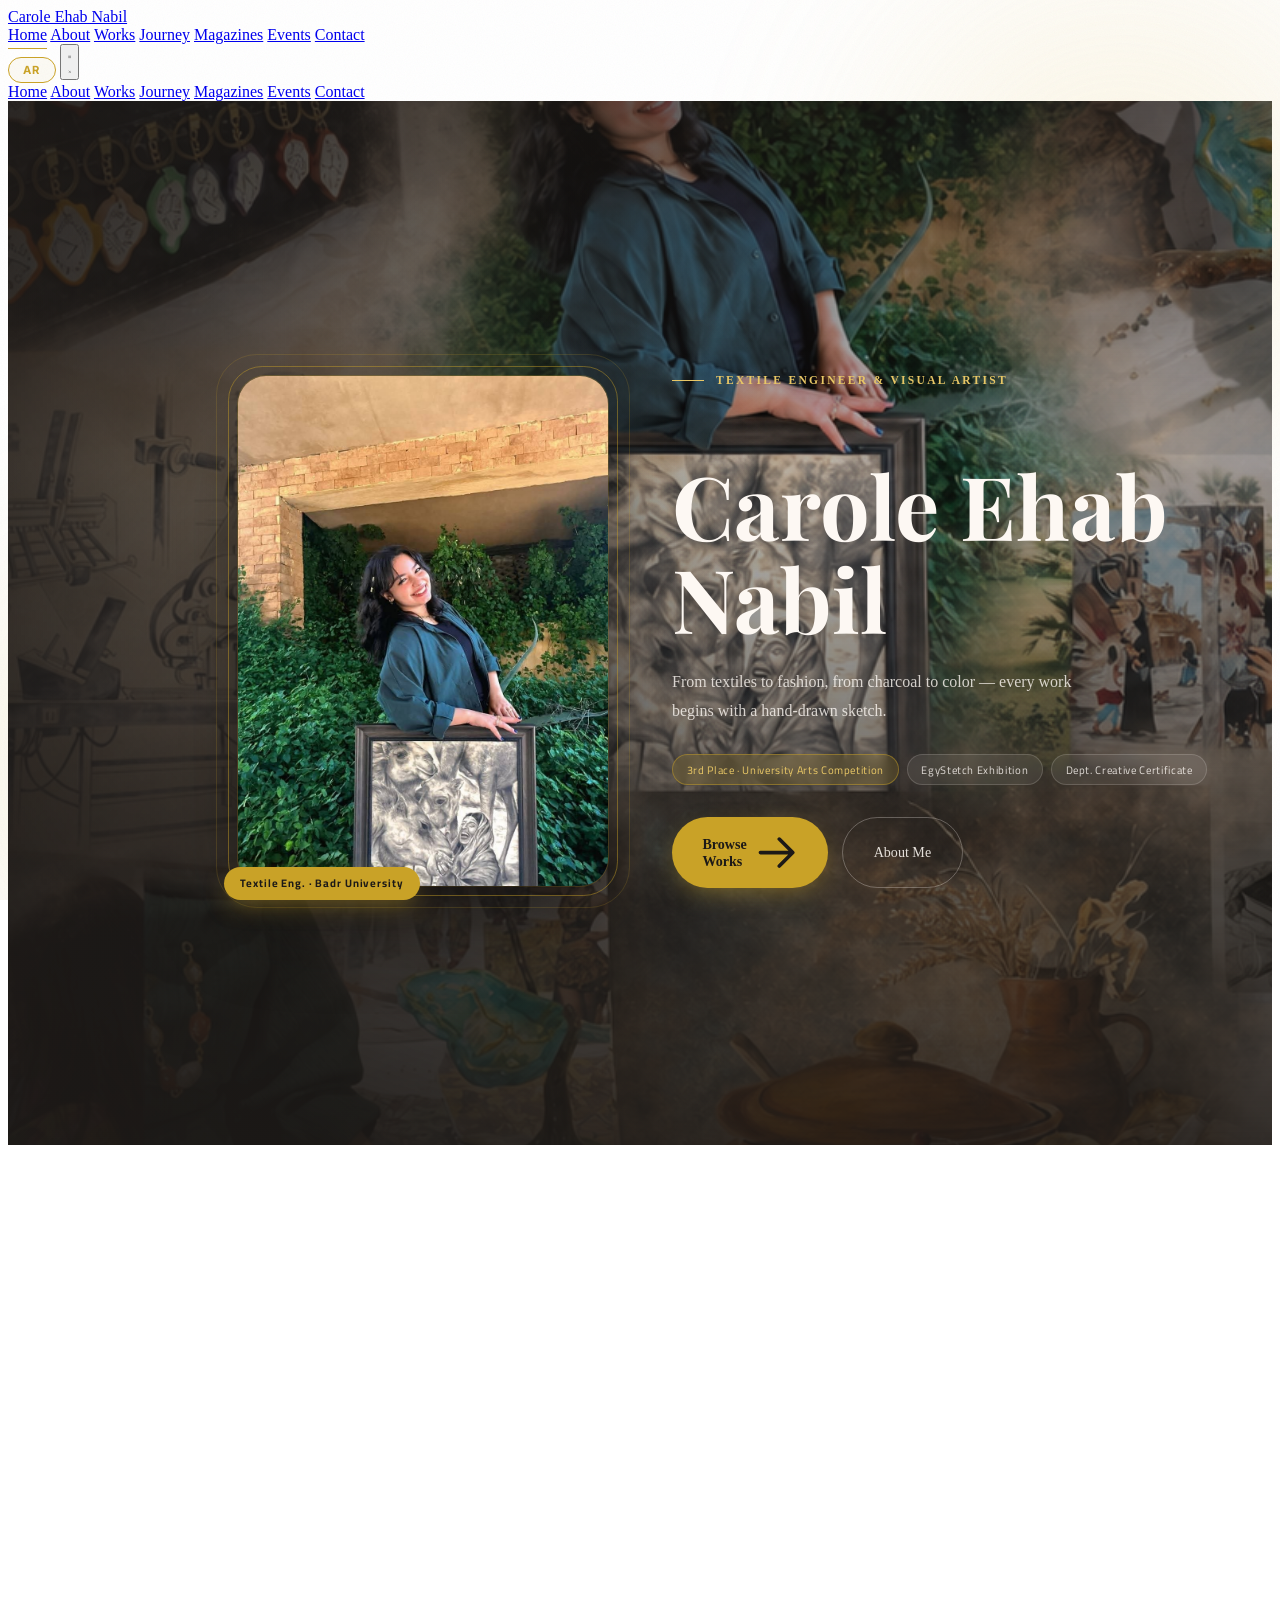
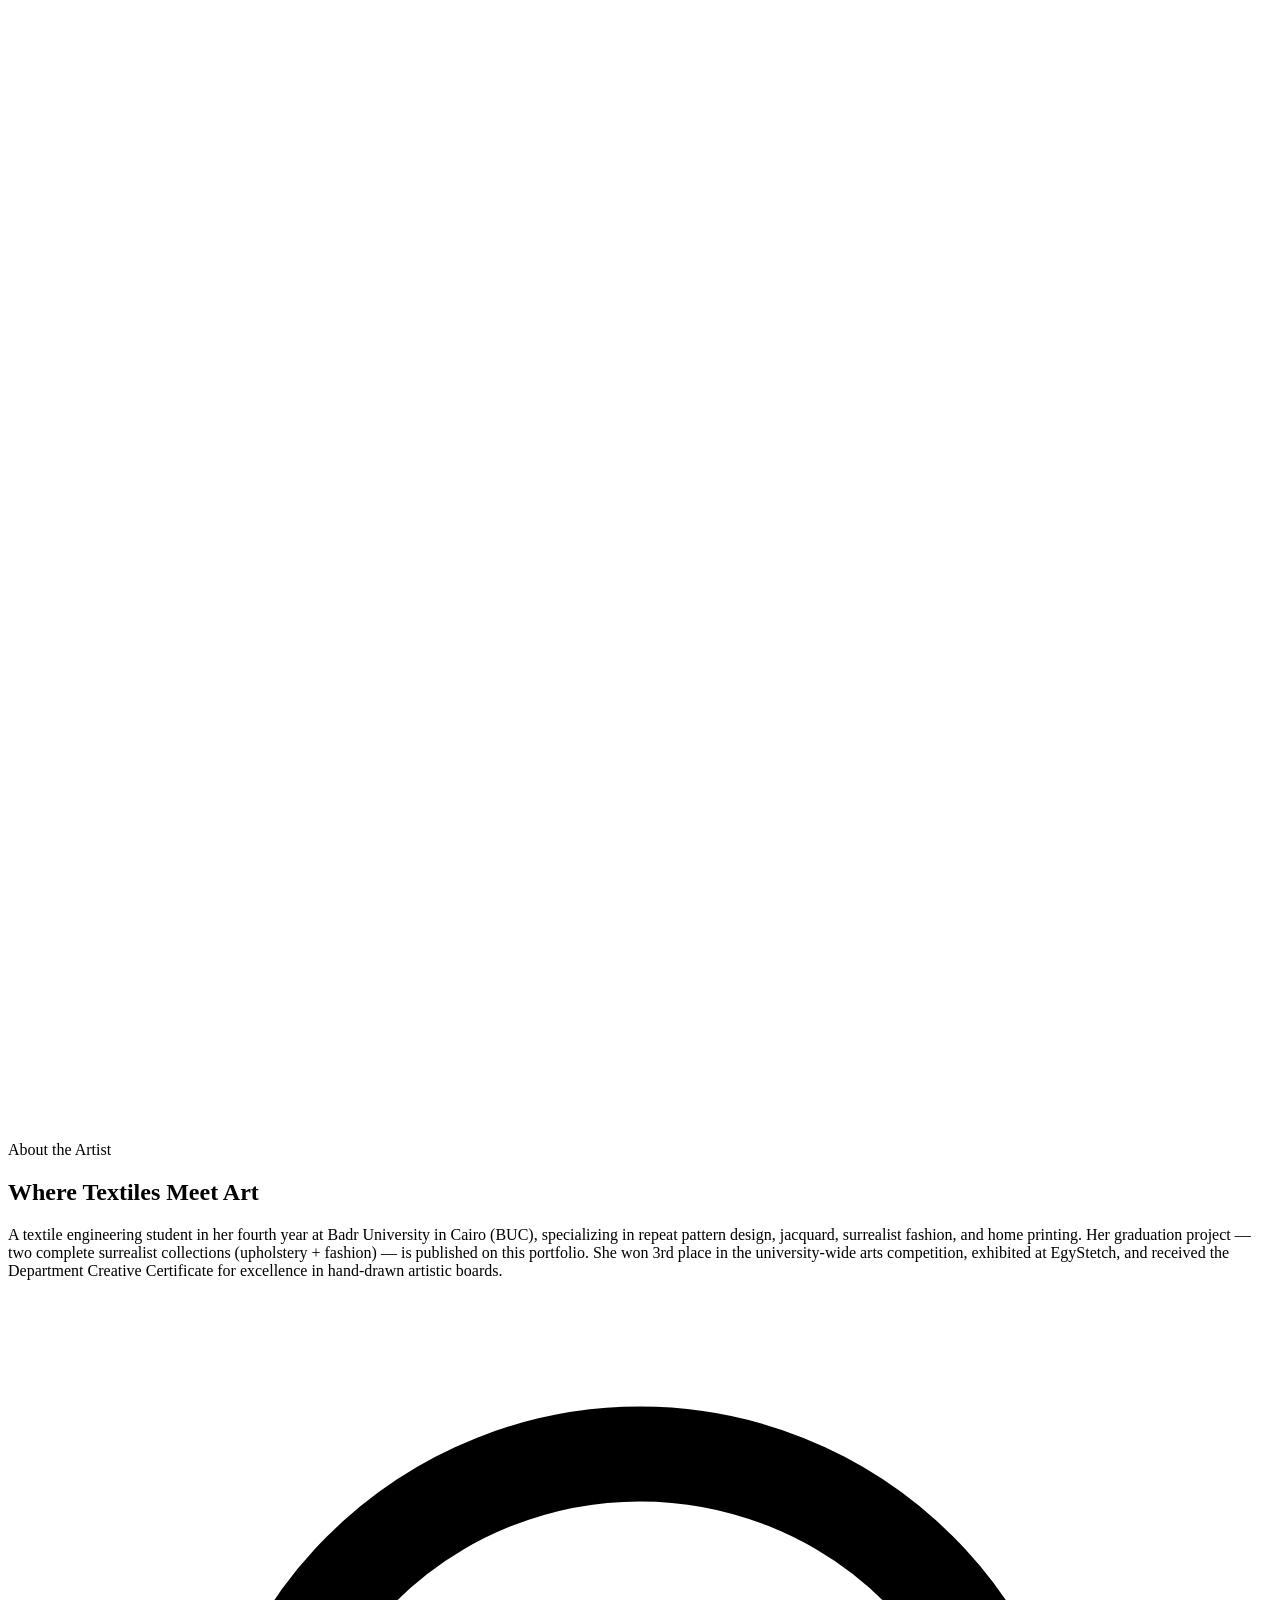
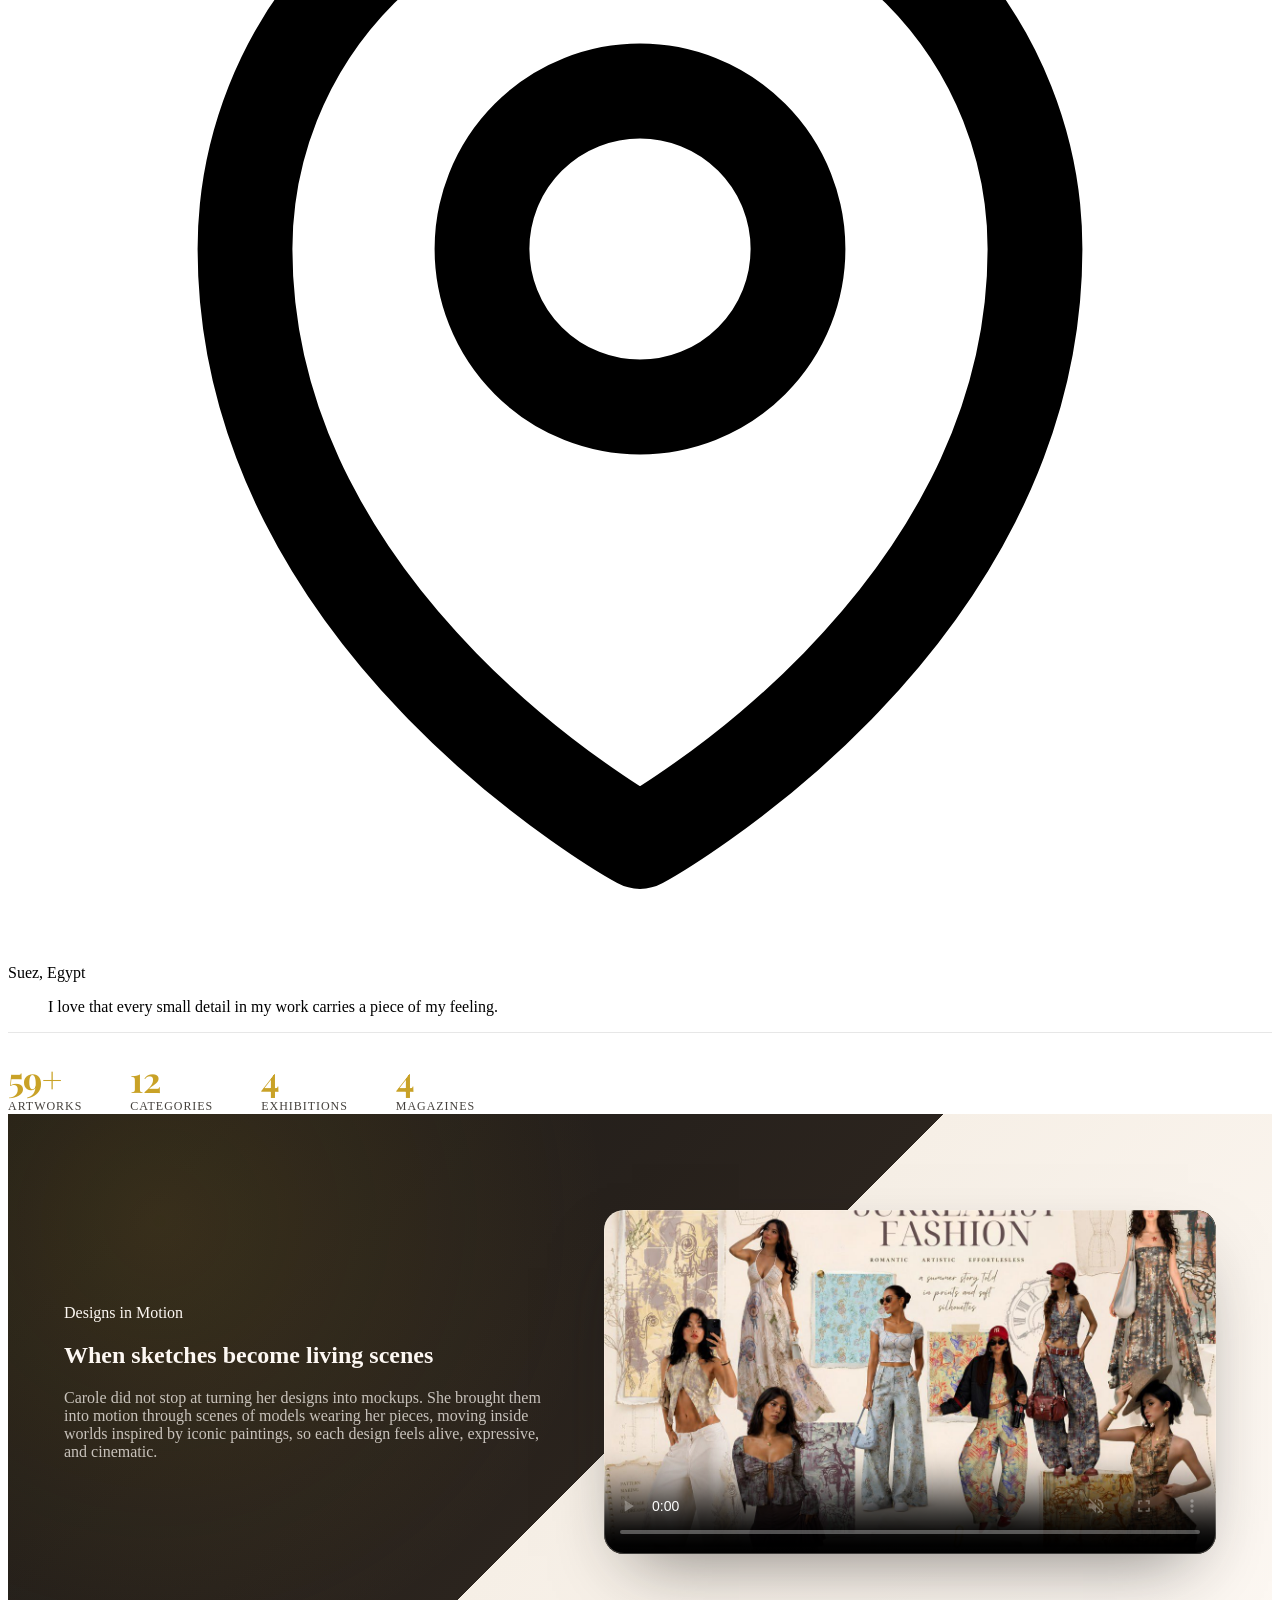
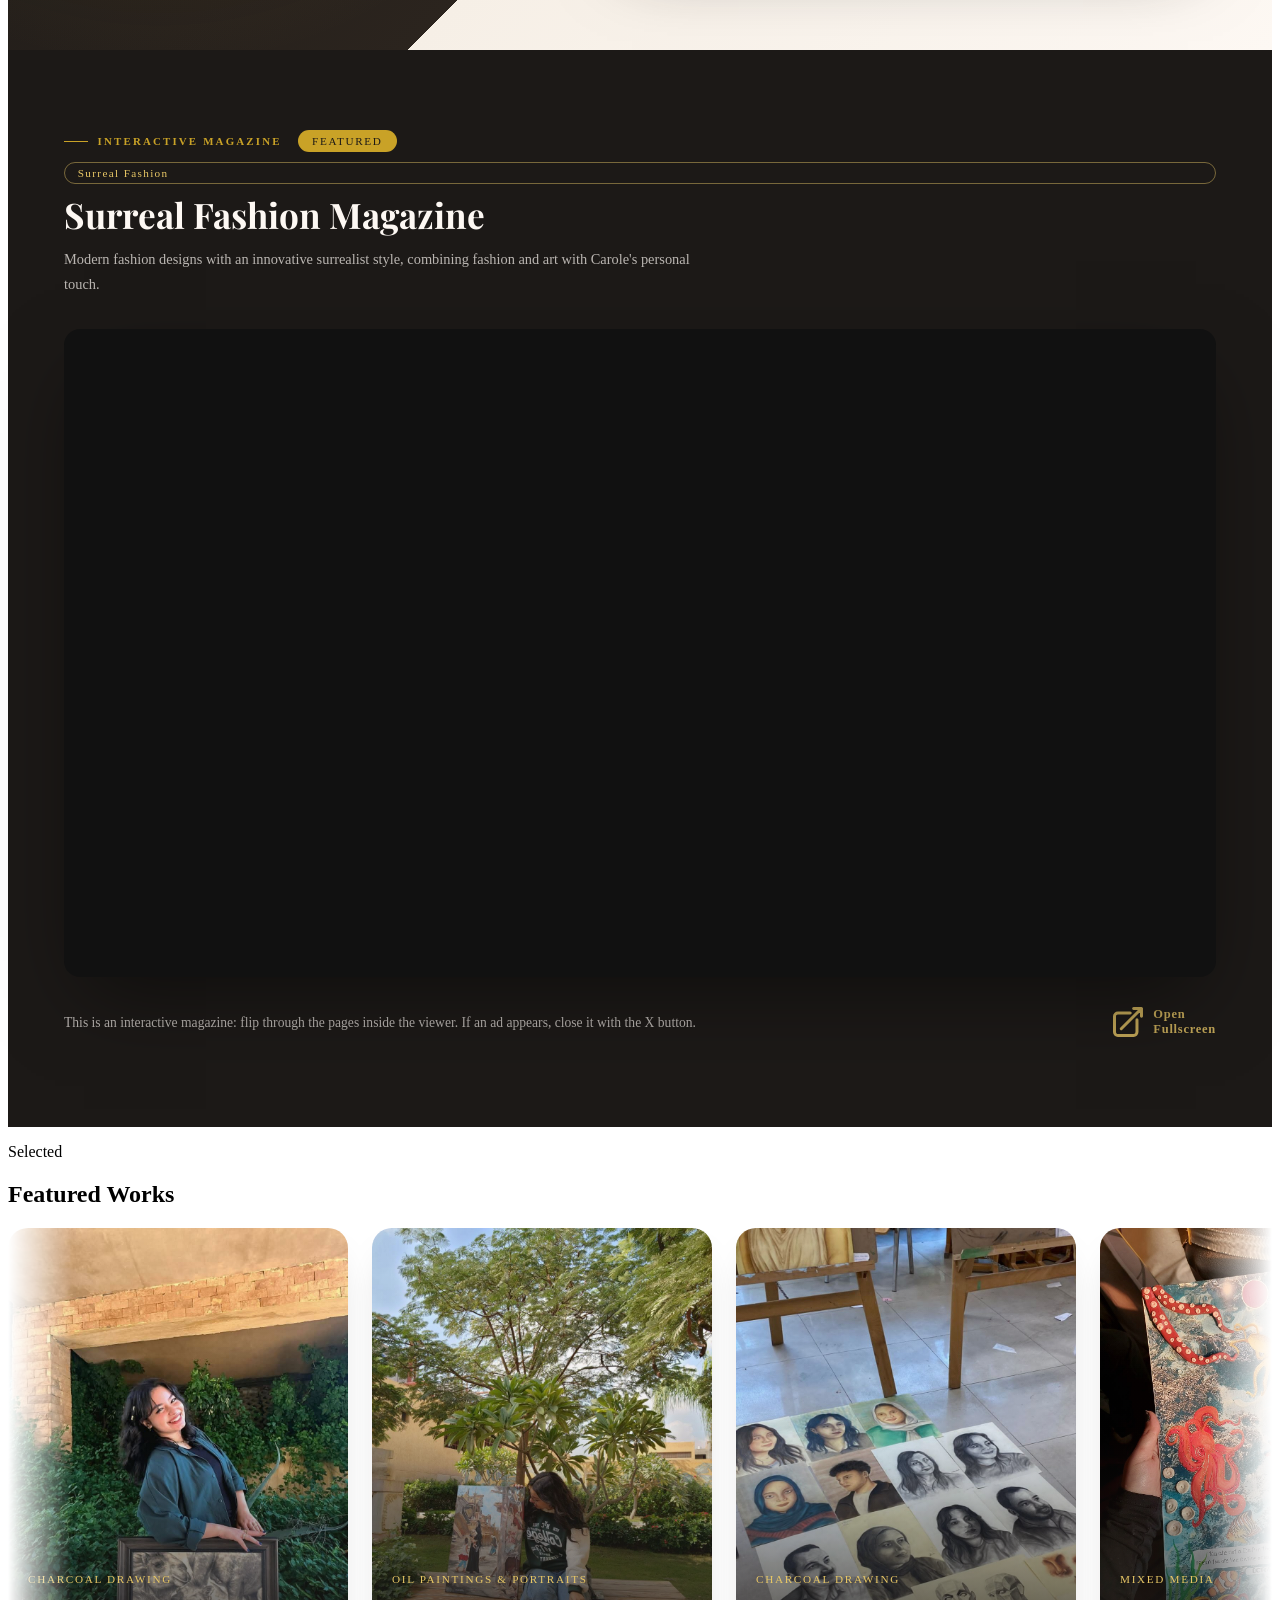
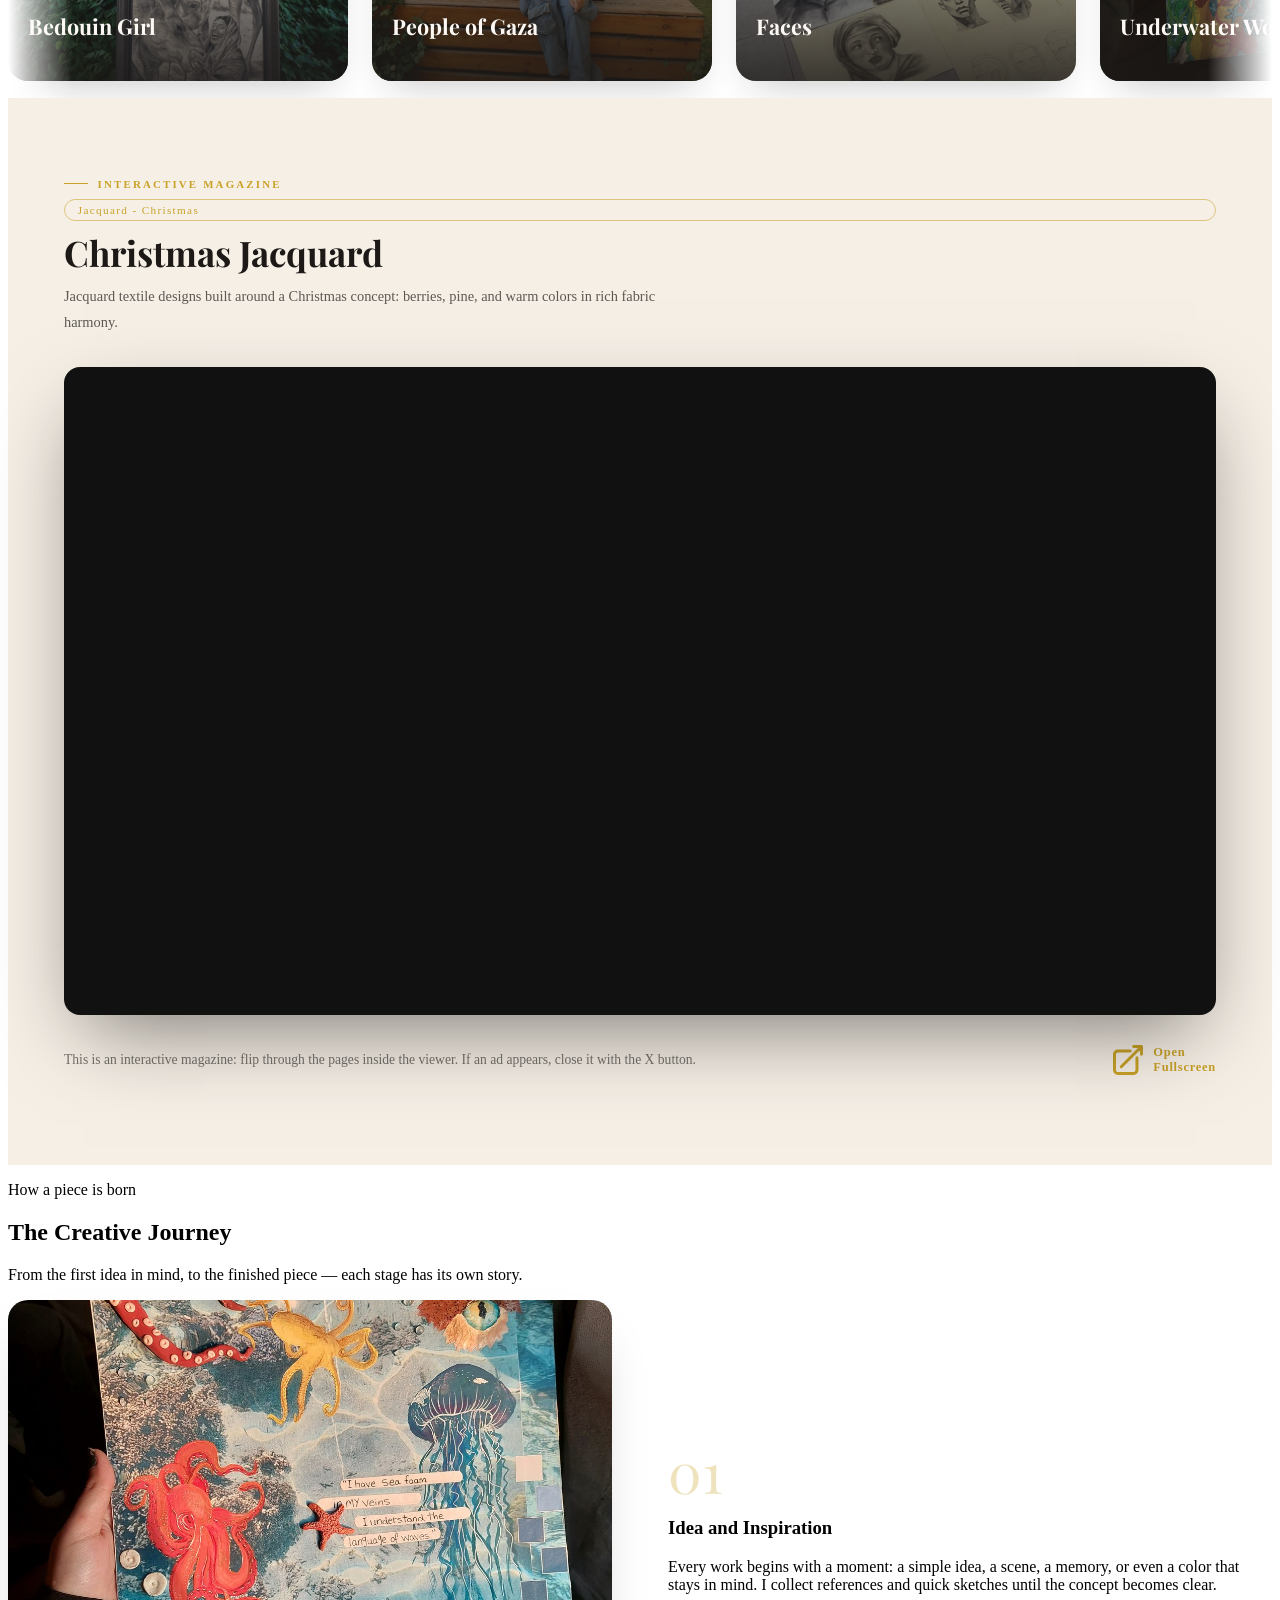
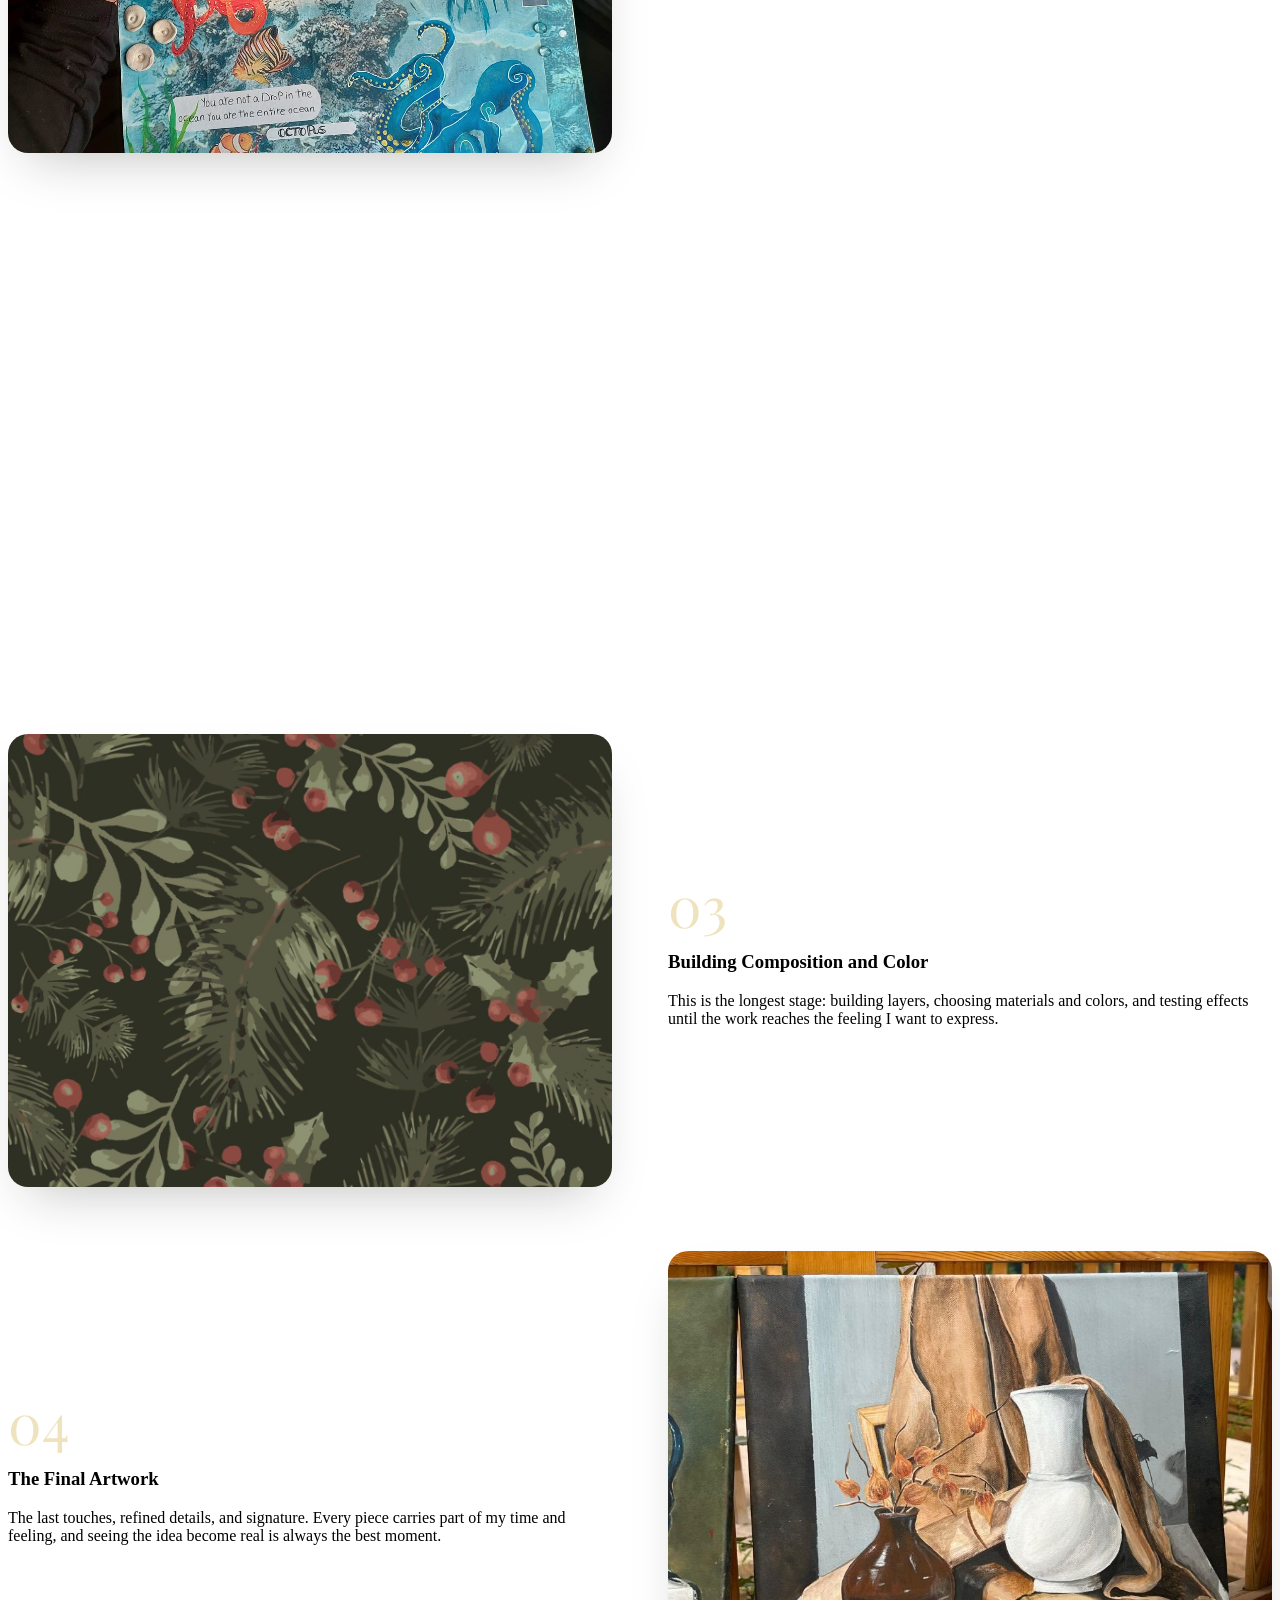
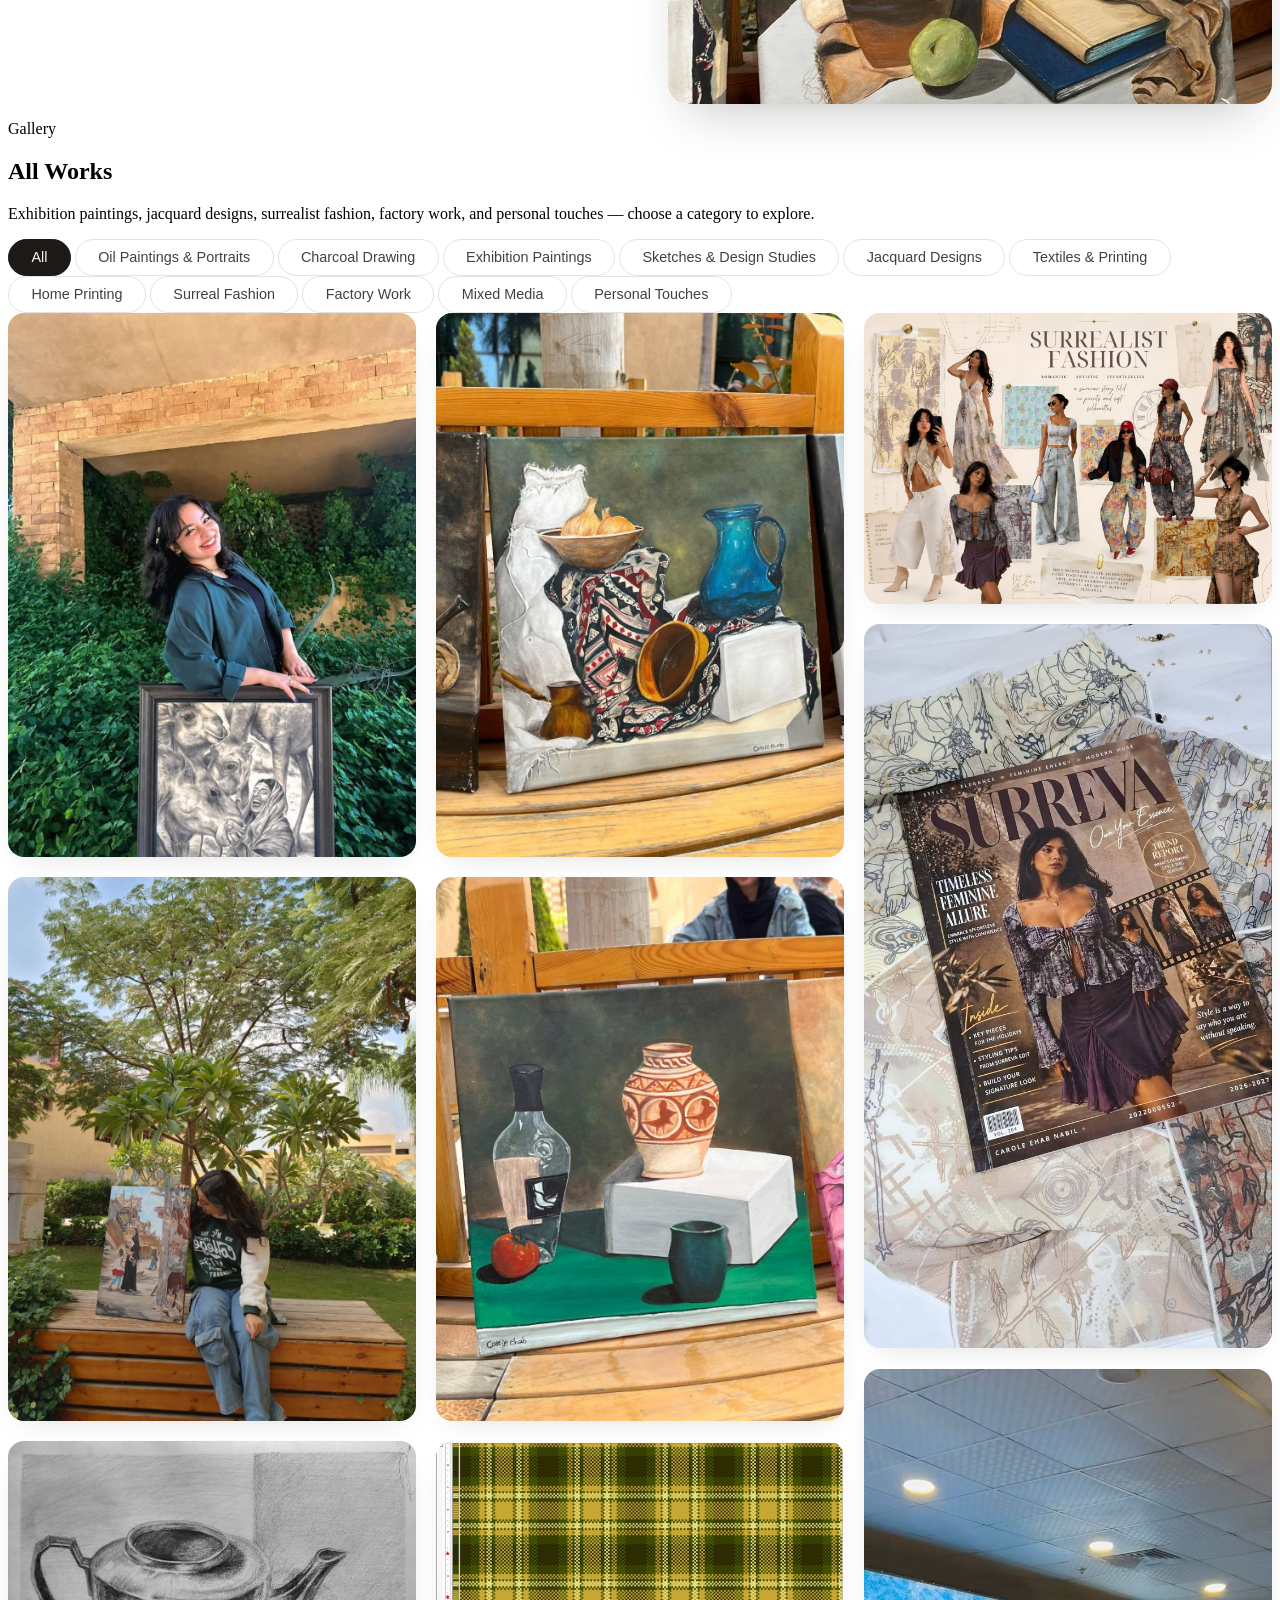
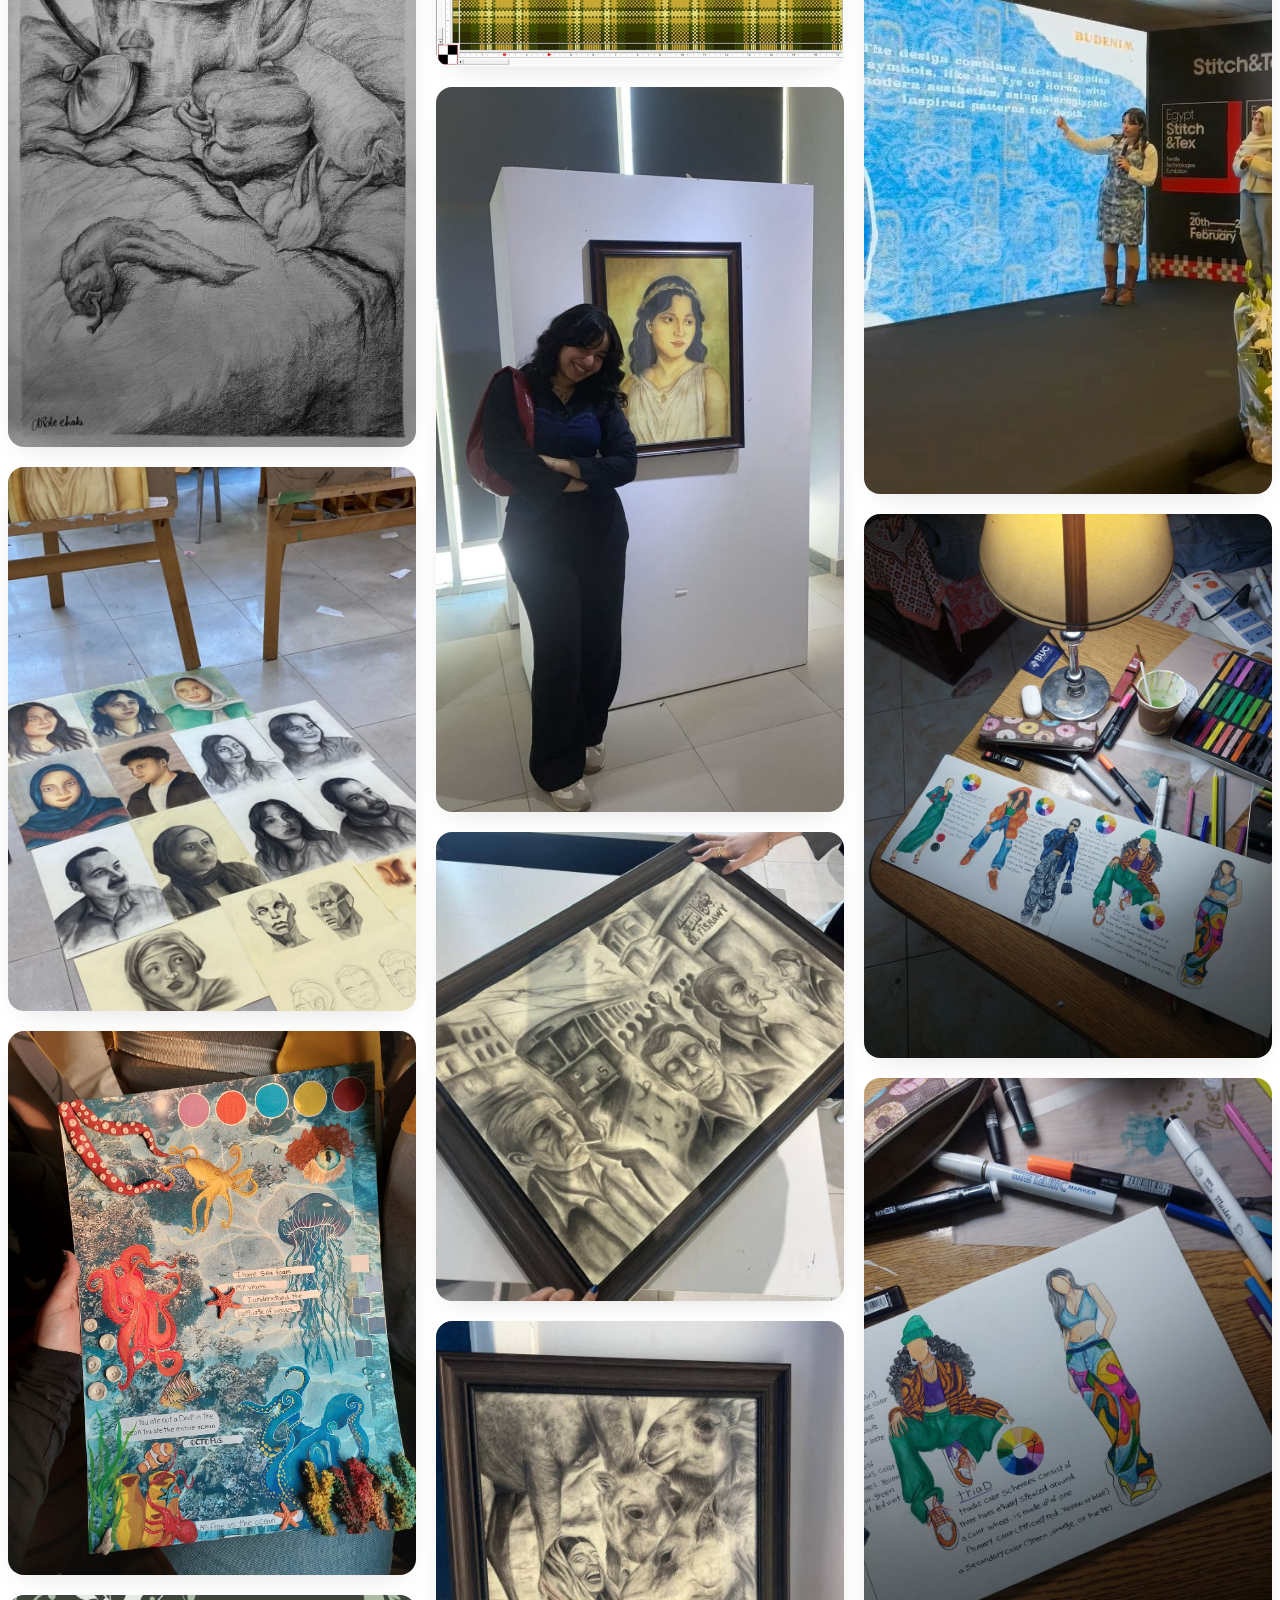
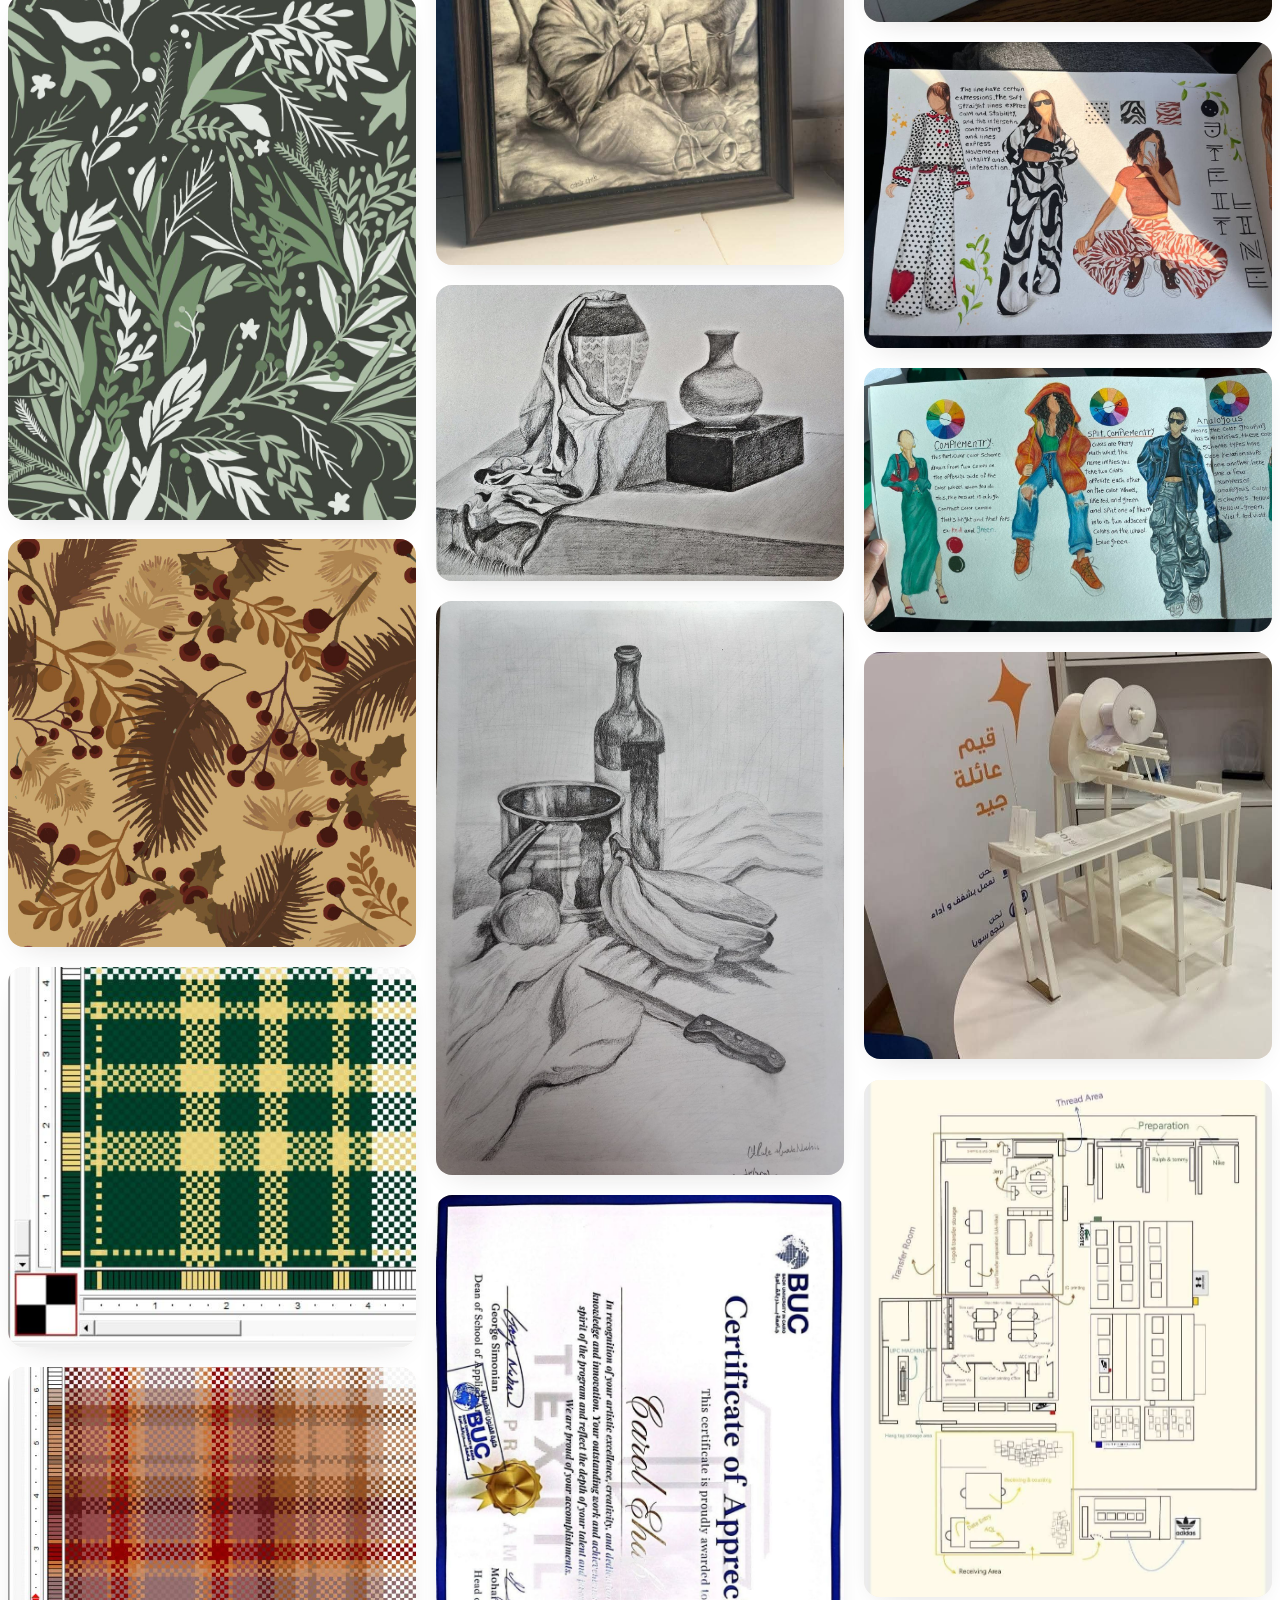
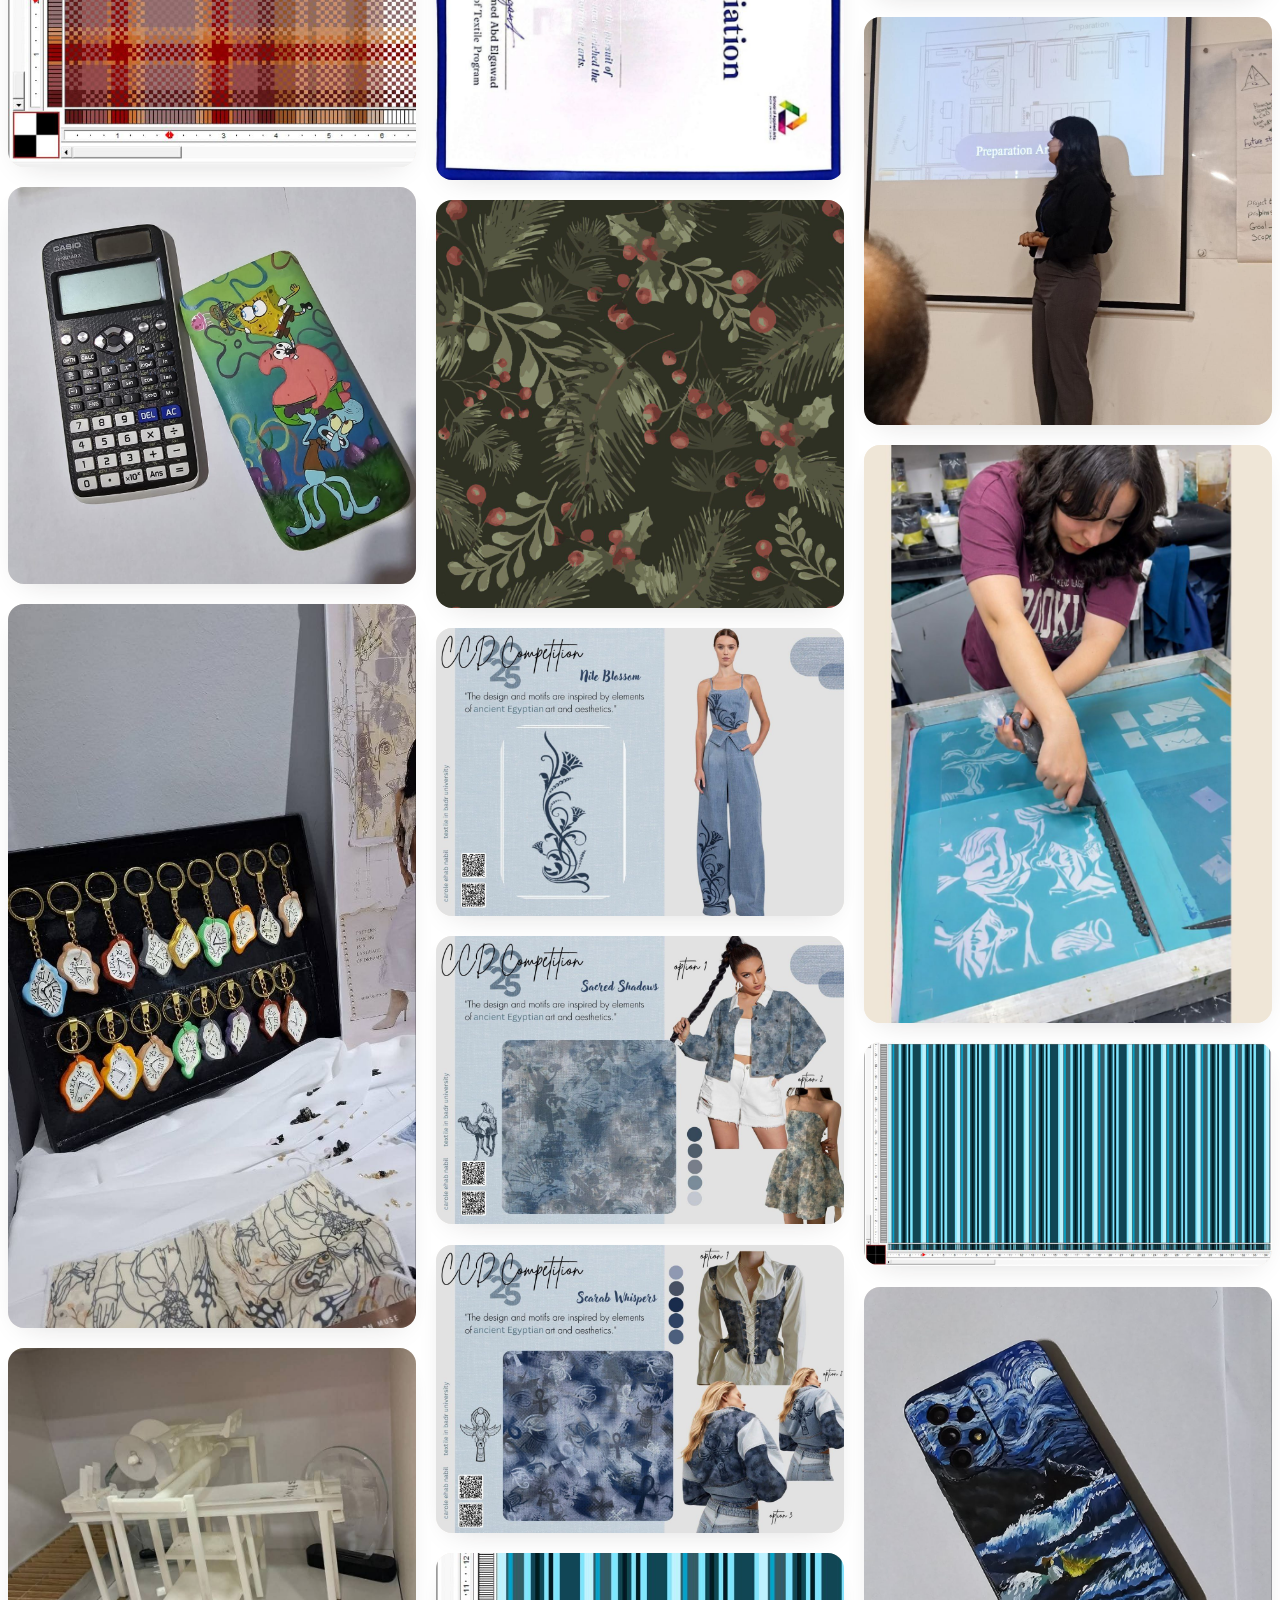
==== index.html @ 0860a7d7 "Bust CSS cache for mobile hero alignment" ====
<!DOCTYPE html>
<html lang="en" dir="ltr">
<head>
<meta charset="UTF-8">
<meta name="viewport" content="width=device-width, initial-scale=1.0">
<title>Carole | Visual Artist & Textile Designer</title>
<meta name="description" content="Carole Ehab portfolio - paintings, charcoal drawings, textile design, handmade work, and art events.">

<!-- Fonts -->
<link rel="preconnect" href="https://fonts.googleapis.com">
<link rel="preconnect" href="https://fonts.gstatic.com" crossorigin>
<link href="https://fonts.googleapis.com/css2?family=Playfair+Display:ital,wght@0,400;0,500;0,600;0,700;1,500&family=Inter:wght@300;400;500;600;700&family=Cairo:wght@300;400;500;600;700&display=swap" rel="stylesheet">

<!-- Tailwind -->
<script src="https://cdn.tailwindcss.com"></script>
<script>
  tailwind.config = {
    theme: {
      extend: {
        colors: {
          cream:  '#FDF8F3',
          cream2: '#F6EFE6',
          ink:    '#1C1917',
          ink2:   '#44403C',
          gold:   '#C9A227',
          gold2:  '#E8C766',
        },
        fontFamily: {
          serif: ['Playfair Display', 'serif'],
          sans:  ['Inter', 'Cairo', 'sans-serif'],
          ar:    ['Cairo', 'sans-serif'],
        }
      }
    }
  }
</script>

<link rel="stylesheet" href="css/style.css?v=20260618-mobile-hero">
</head>
<body class="bg-cream text-ink font-ar antialiased">

<!-- ============ AMBIENT BACKGROUND ============ -->
<div class="aurora-bg" aria-hidden="true">
  <span class="aurora-blob a1"></span>
  <span class="aurora-blob a2"></span>
  <span class="aurora-blob a3"></span>
</div>
<div class="grain-overlay" aria-hidden="true"></div>

<!-- ============ NAV ============ -->
<header id="site-nav" class="fixed top-4 left-4 right-4 z-50 transition-all duration-300">
  <div class="max-w-6xl mx-auto bg-cream/80 backdrop-blur-md border border-ink/10 rounded-full shadow-sm px-5 sm:px-8 py-3 flex items-center justify-between">
    <a href="#home" class="font-serif text-xl sm:text-2xl tracking-wide text-ink">
      <span id="nav-artist-name">Carole</span>
    </a>

    <nav class="hidden lg:flex items-center gap-6 text-sm font-medium text-ink2">
      <a href="#home" class="nav-link hover:text-gold transition-colors duration-200" data-text="nav.home">Home</a>
      <a href="#about" class="nav-link hover:text-gold transition-colors duration-200" data-text="nav.about">About</a>
      <a href="#gallery" class="nav-link hover:text-gold transition-colors duration-200" data-text="nav.gallery">Works</a>
      <a href="#process" class="nav-link hover:text-gold transition-colors duration-200" data-text="nav.process">Journey</a>
      <a href="#mag-1" class="nav-link hover:text-gold transition-colors duration-200" data-text="nav.magazines">Magazines</a>
      <a href="#events" class="nav-link hover:text-gold transition-colors duration-200" data-text="nav.events">Events</a>
      <a href="#contact" class="nav-link hover:text-gold transition-colors duration-200" data-text="nav.contact">Contact</a>
    </nav>

    <div class="flex items-center gap-2">
      <button id="lang-toggle" class="lang-btn cursor-pointer" aria-label="Switch language">AR</button>
    <button id="menu-toggle" aria-label="Open menu" data-ar-label="فتح القائمة" data-en-label="Open menu" class="lg:hidden cursor-pointer w-10 h-10 flex items-center justify-center rounded-full hover:bg-ink/5 transition-colors">
      <svg id="icon-menu" xmlns="http://www.w3.org/2000/svg" class="w-6 h-6" fill="none" viewBox="0 0 24 24" stroke="currentColor" stroke-width="1.8">
        <path stroke-linecap="round" stroke-linejoin="round" d="M3.75 6.75h16.5M3.75 12h16.5M3.75 17.25h16.5" />
      </svg>
      <svg id="icon-close" xmlns="http://www.w3.org/2000/svg" class="w-6 h-6 hidden" fill="none" viewBox="0 0 24 24" stroke="currentColor" stroke-width="1.8">
        <path stroke-linecap="round" stroke-linejoin="round" d="M6 18L18 6M6 6l12 12" />
      </svg>
    </button>
    </div>
  </div>

  <!-- Mobile menu -->
  <div id="mobile-menu" class="hidden lg:hidden mt-2 max-w-6xl mx-auto bg-cream/95 backdrop-blur-md border border-ink/10 rounded-2xl shadow-sm px-6 py-4 flex flex-col gap-4 text-ink2 font-medium">
    <a href="#home" class="nav-link hover:text-gold transition-colors duration-200" data-text="nav.home">Home</a>
    <a href="#about" class="nav-link hover:text-gold transition-colors duration-200" data-text="nav.about">About</a>
    <a href="#gallery" class="nav-link hover:text-gold transition-colors duration-200" data-text="nav.gallery">Works</a>
    <a href="#process" class="nav-link hover:text-gold transition-colors duration-200" data-text="nav.process">Journey</a>
    <a href="#magazines" class="nav-link hover:text-gold transition-colors duration-200" data-text="nav.magazines">Magazines</a>
    <a href="#events" class="nav-link hover:text-gold transition-colors duration-200" data-text="nav.events">Events</a>
    <a href="#contact" class="nav-link hover:text-gold transition-colors duration-200" data-text="nav.contact">Contact</a>
  </div>
</header>

<!-- ============ HERO ============ -->
<section id="home" class="hero-scene">
  <!-- Parallax background layer -->
  <div class="hero-parallax-layer" id="hero-parallax-layer" aria-hidden="true">
    <img src="images/hero-collage.png" alt="">
  </div>
  <!-- Gradient veil -->
  <div class="hero-veil" aria-hidden="true"></div>

  <!-- Content -->
  <div class="hero-scene-content">
    <!-- Portrait (right in RTL) -->
    <div class="hero-portrait" data-reveal>
      <div class="hero-portrait-frame">
        <img id="hero-portrait-img" src="images/work-052.jpg" alt="الفنانة كارول إيهاب" class="hero-portrait-img-el" loading="eager">
        <div class="hero-portrait-border"></div>
        <div class="hero-portrait-border-outer"></div>
        <span class="hero-portrait-badge" data-ar="طالبة هندسة النسيج · جامعة بدر" data-en="Textile Eng. · Badr University">طالبة هندسة النسيج · جامعة بدر</span>
      </div>
    </div>

    <!-- Text (left in RTL) -->
    <div class="hero-text-side" data-reveal data-reveal-delay="120">
      <div class="hero-eyebrow">
        <span class="hero-eyebrow-line"></span>
        <span id="hero-role">فنانة تشكيلية · مصممة نسيج</span>
      </div>
      <h1 class="hero-big-name">
        <span id="hero-name">Carole</span>
      </h1>
      <span class="hero-name-ar" id="hero-name-ar">كارول إيهاب نبيل</span>
      <p id="hero-tagline" class="hero-subtitle">
        من النسيج إلى الموضة، من الفحم إلى اللون — كل عمل يبدأ برسم يدوي وينتهي بقصة.
      </p>
      <div class="hero-achievements">
        <span class="hero-achieve-pill gold-pill" data-ar="المركز الثالث · مسابقة الفنون الجامعية" data-en="3rd Place · University Arts Competition">المركز الثالث · مسابقة الفنون الجامعية</span>
        <span class="hero-achieve-pill" data-ar="معرض EgyStetch" data-en="EgyStetch Exhibition">معرض EgyStetch</span>
        <span class="hero-achieve-pill" data-ar="شهادة إبداع قسم النسيج" data-en="Dept. Creative Certificate">شهادة إبداع قسم النسيج</span>
      </div>
      <div class="hero-cta-group">
        <a href="#gallery" class="hero-btn-primary cursor-pointer">
          <span data-text="hero.ctaPrimary">استعرضي الأعمال</span>
          <svg class="w-4 h-4" fill="none" viewBox="0 0 24 24" stroke="currentColor" stroke-width="2" style="transform:scaleX(-1)"><path stroke-linecap="round" stroke-linejoin="round" d="M10.5 19.5L3 12m0 0l7.5-7.5M3 12h18" /></svg>
        </a>
        <a href="#about" class="hero-btn-secondary cursor-pointer" data-text="hero.ctaSecondary">تعرفي عليها</a>
      </div>
    </div>
  </div>

  <!-- Scroll cue -->
  <a href="#about" aria-label="انتقل للأسفل" data-ar-label="انتقل للأسفل" data-en-label="Scroll down" class="hero-scroll-cue cursor-pointer">
    <svg class="w-6 h-10" viewBox="0 0 24 40" fill="none" stroke="currentColor" stroke-width="1.5">
      <rect x="1" y="1" width="22" height="38" rx="11"/>
      <circle cx="12" cy="10" r="2.5" fill="currentColor" class="scroll-dot"/>
    </svg>
  </a>
</section>

<!-- ============ ABOUT ============ -->
<section id="about" class="py-24 px-6 relative">
  <div class="max-w-6xl mx-auto grid md:grid-cols-2 gap-16 items-center">
    <div class="relative order-2 md:order-1" data-reveal>
      <div class="about-frame">
        <img id="about-photo" src="images/work-106.jpg" alt="صورة الفنانة كارول" class="w-full h-full object-cover">
      </div>
    </div>
    <div class="order-1 md:order-2" data-reveal data-reveal-delay="100">
      <p class="inline-flex items-center gap-2 text-gold font-medium text-sm tracking-widest mb-4">
        <span class="w-8 h-px bg-gold"></span>
        <span data-text="about.eyebrow">عن الفنانة</span>
      </p>
      <h2 class="font-serif text-4xl sm:text-5xl mb-6 leading-tight" data-text="about.heading">رحلة بين الخط واللون والخامة</h2>
      <p id="about-bio" class="text-ink2 leading-relaxed text-lg mb-6"></p>
      <div class="flex items-center gap-3 mb-8 text-ink2">
        <svg class="w-5 h-5 text-gold" fill="none" viewBox="0 0 24 24" stroke="currentColor" stroke-width="1.8"><path stroke-linecap="round" stroke-linejoin="round" d="M15 10.5a3 3 0 11-6 0 3 3 0 016 0z"/><path stroke-linecap="round" stroke-linejoin="round" d="M19.5 10.5c0 7.142-7.5 11.25-7.5 11.25S4.5 17.642 4.5 10.5a7.5 7.5 0 1115 0z"/></svg>
        <span id="about-location">القاهرة، مصر</span>
      </div>

      <!-- pull quote -->
      <blockquote class="relative border-r-2 border-gold pr-6 py-2 mb-8">
        <p id="about-quote" class="font-serif text-2xl italic text-ink leading-snug" data-text="about.quote"></p>
      </blockquote>

      <!-- stats bar -->
      <div id="about-stats" class="about-stats-bar"></div>
    </div>
  </div>
</section>

<!-- ============ DESIGNS IN MOTION ============ -->
<section id="motion-film" class="motion-film-section">
  <div class="motion-film-inner">
    <div class="motion-film-copy" data-reveal>
      <p class="inline-flex items-center gap-2 text-gold font-medium text-sm tracking-widest mb-4">
        <span class="w-8 h-px bg-gold"></span>
        <span id="motion-eyebrow">Designs in Motion</span>
      </p>
      <h2 id="motion-heading" class="font-serif text-4xl sm:text-5xl mb-6 leading-tight"></h2>
      <p id="motion-description" class="text-ink2 leading-relaxed text-lg"></p>
    </div>

    <div class="motion-film-media" data-reveal data-reveal-delay="120">
      <video id="motion-video" class="motion-video" playsinline muted loop controls preload="metadata" poster="images/work-062.jpg">
        <source id="motion-video-source" src="" type="video/mp4">
      </video>
    </div>
  </div>
</section>

<!-- ============ FEATURED WORKS ============ -->
<section id="featured" class="py-20 bg-cream2">
  <div class="max-w-6xl mx-auto px-6 mb-10" data-reveal>
    <p class="inline-flex items-center gap-2 text-gold font-medium text-sm tracking-widest mb-4">
      <span class="w-8 h-px bg-gold"></span>
      <span data-text="featured.eyebrow">مختارات</span>
    </p>
    <h2 class="font-serif text-4xl sm:text-5xl" data-text="featured.heading">أعمال مميزة</h2>
  </div>

  <div id="featured-scroll" class="featured-scroll px-6">
    <!-- injected by JS -->
  </div>
</section>

<!-- ============ CREATIVE PROCESS ============ -->
<section id="process" class="py-24 px-6">
  <div class="max-w-6xl mx-auto">
    <div class="mb-16 text-center" data-reveal>
      <p class="inline-flex items-center gap-2 justify-center text-gold font-medium text-sm tracking-widest mb-4">
        <span class="w-8 h-px bg-gold"></span>
        <span data-text="process.eyebrow">كيف تولد اللوحة</span>
        <span class="w-8 h-px bg-gold"></span>
      </p>
      <h2 class="font-serif text-4xl sm:text-5xl mb-6" data-text="process.heading">رحلة العمل</h2>
      <p class="text-ink2 max-w-xl mx-auto" data-text="process.description">من أول فكرة في الدماغ، لحد ما توصل اللوحة لشكلها النهائي — كل مرحلة ليها حكايتها.</p>
    </div>

    <div id="process-list" class="process-list"></div>
  </div>
</section>

<!-- ============ GALLERY ============ -->
<section id="gallery" class="py-24 px-6">
  <div class="max-w-6xl mx-auto">
    <div class="mb-12 text-center" data-reveal>
      <p class="inline-flex items-center gap-2 justify-center text-gold font-medium text-sm tracking-widest mb-4">
        <span class="w-8 h-px bg-gold"></span>
        <span data-text="gallery.eyebrow">المعرض</span>
        <span class="w-8 h-px bg-gold"></span>
      </p>
      <h2 class="font-serif text-4xl sm:text-5xl mb-6" data-text="gallery.heading">كل الأعمال</h2>
      <p class="text-ink2 max-w-xl mx-auto" data-text="gallery.description">تصفّحي مختلف الأعمال حسب التصنيف، واضغطي على أي عمل لمشاهدته بحجم أكبر.</p>
    </div>

    <!-- filters -->
    <div id="filters" class="flex flex-wrap justify-center gap-3 mb-12" data-reveal></div>

    <!-- masonry grid -->
    <div id="gallery-grid" class="gallery-grid mb-12"></div>

  </div>
</section>

<!-- ============ MAGAZINE INTERLUDES (slots filled by JS) ============ -->
<section id="mag-1" class="mag-interlude-section"></section>
<section id="mag-2" class="mag-interlude-section"></section>
<section id="mag-3" class="mag-interlude-section"></section>
<section id="mag-4" class="mag-interlude-section"></section>

<!-- ============ EVENTS ============ -->
<section id="events" class="py-24 px-6 bg-ink text-cream relative overflow-hidden">
  <div class="hero-blob hero-blob-3"></div>
  <div class="max-w-5xl mx-auto relative z-10">
    <div class="mb-14 text-center" data-reveal>
      <p class="inline-flex items-center gap-2 justify-center text-gold font-medium text-sm tracking-widest mb-4">
        <span class="w-8 h-px bg-gold"></span>
        <span data-text="events.eyebrow">الفعاليات</span>
        <span class="w-8 h-px bg-gold"></span>
      </p>
      <h2 class="font-serif text-4xl sm:text-5xl" data-text="events.heading">المعارض والفعاليات</h2>
    </div>

    <div id="events-list" class="space-y-10"></div>
  </div>
</section>

<!-- ============ QUOTES ============ -->
<section id="quotes" class="py-24 px-6 relative overflow-hidden">
  <div class="max-w-3xl mx-auto text-center relative z-10" data-reveal>
    <svg class="w-10 h-10 text-gold mx-auto mb-6" fill="currentColor" viewBox="0 0 24 24"><path d="M7.17 6A5.17 5.17 0 002 11.17V18h6.83v-6.83H4.5A2.83 2.83 0 017.17 8.5V6zm10 0A5.17 5.17 0 0012 11.17V18h6.83v-6.83H14.5A2.83 2.83 0 0117.17 8.5V6z"/></svg>
    <div id="quote-box" class="relative h-40 sm:h-32">
      <!-- quotes injected -->
    </div>
    <div id="quote-dots" class="flex justify-center gap-2 mt-8"></div>
  </div>
</section>

<!-- ============ CONTACT / FOOTER ============ -->
<footer id="contact" class="bg-ink text-cream pt-24 pb-10 px-6 relative overflow-hidden">
  <div class="hero-blob hero-blob-4"></div>
  <div class="max-w-4xl mx-auto text-center relative z-10" data-reveal>
    <p class="inline-flex items-center gap-2 justify-center text-gold font-medium text-sm tracking-widest mb-4">
      <span class="w-8 h-px bg-gold"></span>
      <span data-text="footer.eyebrow">تواصل</span>
      <span class="w-8 h-px bg-gold"></span>
    </p>
    <h2 class="font-serif text-4xl sm:text-5xl mb-6" data-text="footer.heading">يلا نتكلم عن فكرتك</h2>
    <p class="text-cream/70 max-w-lg mx-auto mb-10" data-text="footer.description">لأي تعاون فني، طلب عمل خاص، أو دعوة لمعرض — تقدري تتواصلي معايا من خلال:</p>

    <div class="flex flex-wrap items-center justify-center gap-4 mb-14">
      <a id="contact-email" href="#" class="cursor-pointer inline-flex items-center gap-2 bg-gold text-ink px-7 py-3.5 rounded-full font-medium hover:bg-gold2 transition-all duration-300">
        <svg class="w-5 h-5" fill="none" viewBox="0 0 24 24" stroke="currentColor" stroke-width="1.8"><path stroke-linecap="round" stroke-linejoin="round" d="M21.75 6.75v10.5a2.25 2.25 0 01-2.25 2.25h-15a2.25 2.25 0 01-2.25-2.25V6.75m19.5 0A2.25 2.25 0 0019.5 4.5h-15a2.25 2.25 0 00-2.25 2.25m19.5 0v.243a2.25 2.25 0 01-1.07 1.916l-7.5 4.615a2.25 2.25 0 01-2.36 0L3.32 8.91a2.25 2.25 0 01-1.07-1.916V6.75" /></svg>
        <span data-text="footer.contactButton">راسليني</span>
      </a>
      <a id="contact-instagram" href="#" target="_blank" rel="noopener" aria-label="Instagram" class="cursor-pointer w-12 h-12 flex items-center justify-center rounded-full border border-cream/20 hover:border-gold hover:text-gold transition-all duration-300">
        <svg class="w-5 h-5" fill="none" viewBox="0 0 24 24" stroke="currentColor" stroke-width="1.8"><rect x="3" y="3" width="18" height="18" rx="5"/><circle cx="12" cy="12" r="3.5"/><circle cx="17.2" cy="6.8" r="1" fill="currentColor" stroke="none"/></svg>
      </a>
      <a id="contact-facebook" href="#" target="_blank" rel="noopener" aria-label="Facebook" class="cursor-pointer w-12 h-12 flex items-center justify-center rounded-full border border-cream/20 hover:border-gold hover:text-gold transition-all duration-300">
        <svg class="w-5 h-5" fill="none" viewBox="0 0 24 24" stroke="currentColor" stroke-width="1.8"><path stroke-linecap="round" stroke-linejoin="round" d="M14 9h2.5V6H14c-1.93 0-3.5 1.57-3.5 3.5V11H8v3h2.5v6h3v-6H16l.5-3h-3V9.5c0-.28.22-.5.5-.5z"/></svg>
      </a>
      <a id="contact-behance" href="#" target="_blank" rel="noopener" aria-label="Behance" class="cursor-pointer w-12 h-12 flex items-center justify-center rounded-full border border-cream/20 hover:border-gold hover:text-gold transition-all duration-300">
        <svg class="w-5 h-5" fill="none" viewBox="0 0 24 24" stroke="currentColor" stroke-width="1.8"><path stroke-linecap="round" stroke-linejoin="round" d="M3 7h6M3 12h7a2.5 2.5 0 010 5H3v-5zm0-5v10M16 14.5c0 1.5 1.2 2.5 3 2.5s3-1 3-2.5M16 12.5h6c0-2-1.3-3.5-3-3.5s-3 1.5-3 3.5zM3 7h4.5a2.25 2.25 0 010 4.5H3V7z"/></svg>
      </a>
    </div>

    <div class="border-t border-cream/10 pt-8 flex flex-col sm:flex-row items-center justify-between gap-4 text-sm text-cream/50">
      <p>© <span id="footer-year"></span> <span id="footer-name">Carole</span> — <span id="footer-note" data-text="footer.note">جميع الحقوق محفوظة</span></p>
      <div class="flex flex-wrap items-center justify-center gap-x-4 gap-y-2">
        <span class="site-version" data-ar="الإصدار v1.1.0" data-en="Version v1.1.0">الإصدار v1.1.0</span>
        <a href="admin.html" class="cursor-pointer hover:text-gold transition-colors duration-200" data-ar="لوحة التحكم" data-en="Admin Panel">لوحة التحكم</a>
      </div>
    </div>
  </div>
</footer>

<!-- ============ LIGHTBOX ============ -->
<div id="lightbox" class="lightbox">
  <button id="lightbox-close" aria-label="إغلاق" data-ar-label="إغلاق" data-en-label="Close" class="lightbox-btn lightbox-close cursor-pointer">
    <svg class="w-6 h-6" fill="none" viewBox="0 0 24 24" stroke="currentColor" stroke-width="2"><path stroke-linecap="round" stroke-linejoin="round" d="M6 18L18 6M6 6l12 12" /></svg>
  </button>
  <button id="lightbox-prev" aria-label="السابق" data-ar-label="السابق" data-en-label="Previous" class="lightbox-btn lightbox-nav lightbox-prev cursor-pointer">
    <svg class="w-6 h-6" fill="none" viewBox="0 0 24 24" stroke="currentColor" stroke-width="2"><path stroke-linecap="round" stroke-linejoin="round" d="M9 5l7 7-7 7" /></svg>
  </button>
  <button id="lightbox-next" aria-label="التالي" data-ar-label="التالي" data-en-label="Next" class="lightbox-btn lightbox-nav lightbox-next cursor-pointer">
    <svg class="w-6 h-6" fill="none" viewBox="0 0 24 24" stroke="currentColor" stroke-width="2"><path stroke-linecap="round" stroke-linejoin="round" d="M15 5l-7 7 7 7" /></svg>
  </button>
  <div class="lightbox-content">
    <img id="lightbox-img" src="" alt="">
    <div class="lightbox-caption">
      <span id="lightbox-category" class="lightbox-tag"></span>
      <h3 id="lightbox-title" class="font-serif text-2xl sm:text-3xl mt-3"></h3>
      <p id="lightbox-desc" class="text-cream/70 mt-2 max-w-xl"></p>
    </div>
  </div>
</div>

<script>
  (function loadFreshSiteScripts() {
    const version = Date.now();
    const loadScript = (src) => new Promise((resolve, reject) => {
      const script = document.createElement('script');
      script.src = `${src}?v=${version}`;
      script.onload = resolve;
      script.onerror = reject;
      document.body.appendChild(script);
    });

    loadScript('js/content.js').then(() => loadScript('js/main.js'));
  })();
</script>
</body>
</html>
---- css/style.css ----
/* =========================================================
   كارول | Carole Portfolio — Styles
   ========================================================= */

html {
  scroll-behavior: smooth;
}

body {
  overflow-x: hidden;
}

/* ---------------------------------------------------------
   Ambient background — aurora gradient + grain texture
--------------------------------------------------------- */
.aurora-bg {
  position: fixed;
  inset: 0;
  z-index: 0;
  pointer-events: none;
  overflow: hidden;
}
.aurora-blob {
  position: absolute;
  border-radius: 50%;
  filter: blur(90px);
  opacity: 0.22;
  will-change: transform;
  animation: aurora-drift 40s ease-in-out infinite;
}
.aurora-blob.a1 {
  width: 60vw; height: 60vw;
  max-width: 700px; max-height: 700px;
  top: -15%; right: -15%;
  background: radial-gradient(circle, #E8C766 0%, transparent 70%);
}
.aurora-blob.a2 {
  width: 55vw; height: 55vw;
  max-width: 640px; max-height: 640px;
  bottom: -20%; left: -10%;
  background: radial-gradient(circle, #C9A227 0%, transparent 70%);
  animation-delay: -14s;
  animation-direction: reverse;
}
.aurora-blob.a3 {
  width: 45vw; height: 45vw;
  max-width: 520px; max-height: 520px;
  top: 35%; left: 50%;
  background: radial-gradient(circle, #F6EFE6 0%, transparent 70%);
  opacity: 0.5;
  animation-delay: -27s;
}
@keyframes aurora-drift {
  0%, 100% { transform: translate(0, 0) scale(1); }
  25%      { transform: translate(4%, 6%) scale(1.08); }
  50%      { transform: translate(-3%, 3%) scale(0.96); }
  75%      { transform: translate(3%, -5%) scale(1.04); }
}

.grain-overlay {
  position: fixed;
  inset: 0;
  z-index: 1;
  pointer-events: none;
  opacity: 0.05;
  mix-blend-mode: overlay;
  background-image: url("data:image/svg+xml,%3Csvg xmlns='http://www.w3.org/2000/svg' width='160' height='160'%3E%3Cfilter id='n' x='0' y='0'%3E%3CfeTurbulence type='fractalNoise' baseFrequency='0.9' numOctaves='2' stitchTiles='stitch'/%3E%3C/filter%3E%3Crect width='100%25' height='100%25' filter='url(%23n)'/%3E%3C/svg%3E");
}

/* Make sure page content sits above the ambient layers */
header, section, footer {
  position: relative;
  z-index: 2;
}

/* ---------------------------------------------------------
   Hero cursor spotlight
--------------------------------------------------------- */
.hero-spotlight {
  position: absolute;
  inset: 0;
  z-index: 1;
  pointer-events: none;
  opacity: 0;
  transition: opacity 0.4s ease;
  background: radial-gradient(420px circle at var(--spot-x, 50%) var(--spot-y, 50%), rgba(201, 162, 39, 0.18), transparent 70%);
}
.hero-spotlight.active {
  opacity: 1;
}

/* ---------------------------------------------------------
   Scroll reveal
--------------------------------------------------------- */
[data-reveal] {
  opacity: 0;
  transform: translateY(28px);
  transition: opacity 0.8s ease, transform 0.8s ease;
  transition-delay: var(--reveal-delay, 0ms);
}
[data-reveal].is-visible {
  opacity: 1;
  transform: translateY(0);
}

/* ---------------------------------------------------------
   Nav
--------------------------------------------------------- */
#site-nav.nav-scrolled .max-w-6xl {
  box-shadow: 0 8px 30px -10px rgba(28, 25, 23, 0.15);
}

.nav-link {
  position: relative;
}
.nav-link::after {
  content: '';
  position: absolute;
  right: 0;
  bottom: -6px;
  width: 0;
  height: 1px;
  background: #C9A227;
  transition: width 0.25s ease;
}
.nav-link:hover::after,
.nav-link.active::after {
  width: 100%;
}

/* ---------------------------------------------------------
   Hero decorative blobs
--------------------------------------------------------- */
.hero-blob {
  position: absolute;
  border-radius: 50%;
  filter: blur(60px);
  opacity: 0.35;
  pointer-events: none;
  z-index: 0;
  animation: float-blob 18s ease-in-out infinite;
}
.hero-blob-1 {
  width: 420px; height: 420px;
  background: radial-gradient(circle, #E8C766 0%, transparent 70%);
  top: -120px; right: -120px;
}
.hero-blob-2 {
  width: 360px; height: 360px;
  background: radial-gradient(circle, #C9A227 0%, transparent 70%);
  bottom: -140px; left: -100px;
  animation-delay: -6s;
}
.hero-blob-3 {
  width: 480px; height: 480px;
  background: radial-gradient(circle, #C9A227 0%, transparent 70%);
  top: -160px; left: -160px;
  opacity: 0.15;
}
.hero-blob-4 {
  width: 380px; height: 380px;
  background: radial-gradient(circle, #C9A227 0%, transparent 70%);
  bottom: -160px; right: -100px;
  opacity: 0.15;
}

@keyframes float-blob {
  0%, 100% { transform: translate(0, 0) scale(1); }
  33%      { transform: translate(30px, -20px) scale(1.05); }
  66%      { transform: translate(-20px, 25px) scale(0.97); }
}

/* ---------------------------------------------------------
   Hero / About image frames
--------------------------------------------------------- */
.hero-frame {
  position: relative;
  z-index: 2;
  aspect-ratio: 4 / 5;
  border-radius: 1.5rem;
  overflow: hidden;
  box-shadow: 0 30px 60px -20px rgba(28, 25, 23, 0.35);
}
.hero-frame img {
  transition: transform 8s ease;
}
.hero-frame:hover img {
  transform: scale(1.08);
}
.hero-frame-accent {
  position: absolute;
  inset: 18px -18px -18px 18px;
  border: 2px solid #C9A227;
  border-radius: 1.5rem;
  z-index: 1;
}

.about-frame {
  position: relative;
  aspect-ratio: 4 / 5;
  border-radius: 1.5rem;
  overflow: hidden;
  box-shadow: 0 30px 60px -20px rgba(28, 25, 23, 0.25);
}
.about-frame::after {
  content: '';
  position: absolute;
  inset: 0;
  border-radius: 1.5rem;
  box-shadow: inset 0 0 0 1px rgba(28,25,23,0.06);
}
.about-frame img {
  transition: transform 6s ease;
}
.about-frame:hover img {
  transform: scale(1.06);
}

/* ---------------------------------------------------------
   Scroll cue
--------------------------------------------------------- */
.scroll-cue {
  animation: bob 2.4s ease-in-out infinite;
}
@keyframes bob {
  0%, 100% { transform: translate(-50%, 0); }
  50%      { transform: translate(-50%, 10px); }
}
.scroll-dot {
  animation: scroll-dot 2.4s ease-in-out infinite;
}
@keyframes scroll-dot {
  0%   { opacity: 1; transform: translateY(0); }
  50%  { opacity: 0.3; transform: translateY(14px); }
  100% { opacity: 0; transform: translateY(14px); }
}

/* ---------------------------------------------------------
   Featured works horizontal scroll
--------------------------------------------------------- */
.featured-scroll {
  overflow: hidden;
  scrollbar-width: none;
  position: relative;
  direction: ltr;
  -webkit-mask-image: linear-gradient(90deg, transparent 0, #000 4rem, #000 calc(100% - 4rem), transparent 100%);
  mask-image: linear-gradient(90deg, transparent 0, #000 4rem, #000 calc(100% - 4rem), transparent 100%);
}
.featured-scroll::-webkit-scrollbar {
  display: none;
}
.featured-track {
  display: flex;
  gap: 1.5rem;
  direction: ltr;
  width: max-content;
  padding-bottom: 1rem;
  animation: featured-marquee 58s linear infinite;
  will-change: transform;
}
.featured-scroll:hover .featured-track,
.featured-scroll:focus-within .featured-track {
  animation-play-state: paused;
}
html[dir="rtl"] .featured-card {
  direction: rtl;
}
@keyframes featured-marquee {
  from { transform: translateX(0); }
  to { transform: translateX(calc(-50% - 0.75rem)); }
}
@media (prefers-reduced-motion: reduce) {
  .featured-scroll {
    overflow-x: auto;
    -webkit-mask-image: none;
    mask-image: none;
  }
  .featured-track {
    animation: none;
    scroll-snap-type: x mandatory;
  }
}

.featured-card {
  scroll-snap-align: start;
  flex: 0 0 auto;
  width: 280px;
  border-radius: 1.25rem;
  overflow: hidden;
  position: relative;
  cursor: pointer;
  aspect-ratio: 3 / 4;
  box-shadow: 0 20px 40px -18px rgba(28,25,23,0.25);
}
@media (min-width: 640px) {
  .featured-card { width: 340px; }
}
.featured-card img {
  width: 100%; height: 100%;
  object-fit: cover;
  transition: transform 0.6s ease;
}
.featured-card:hover img {
  transform: scale(1.08);
}
.featured-card .fc-overlay {
  position: absolute; inset: 0;
  background: linear-gradient(to top, rgba(28,25,23,0.85) 0%, rgba(28,25,23,0.05) 55%, transparent 100%);
  display: flex;
  flex-direction: column;
  justify-content: flex-end;
  padding: 1.25rem;
  color: #FDF8F3;
}
.featured-card .fc-cat {
  font-size: 0.7rem;
  letter-spacing: 0.15em;
  color: #E8C766;
  text-transform: uppercase;
  margin-bottom: 0.35rem;
}
.featured-card .fc-title {
  font-family: 'Playfair Display', serif;
  font-size: 1.35rem;
}

/* ---------------------------------------------------------
   Creative process (رحلة العمل)
--------------------------------------------------------- */
.process-list {
  display: flex;
  flex-direction: column;
  gap: 4rem;
}
.process-step {
  display: grid;
  grid-template-columns: 1fr;
  gap: 1.75rem;
  align-items: center;
}
@media (min-width: 768px) {
  .process-step {
    grid-template-columns: 1fr 1fr;
    gap: 3.5rem;
  }
  .process-step.reverse .process-img {
    order: 2;
  }
  .process-step.reverse .process-text {
    order: 1;
  }
}
.process-img {
  position: relative;
  aspect-ratio: 4 / 3;
  border-radius: 1.25rem;
  overflow: hidden;
  box-shadow: 0 24px 50px -22px rgba(28, 25, 23, 0.28);
}
.process-img img {
  width: 100%; height: 100%;
  object-fit: cover;
  transition: transform 0.6s ease;
}
.process-step:hover .process-img img {
  transform: scale(1.05);
}
.process-num {
  display: block;
  font-family: 'Playfair Display', serif;
  font-size: 3.5rem;
  line-height: 1;
  color: rgba(201, 162, 39, 0.3);
  margin-bottom: 0.5rem;
}

/* ---------------------------------------------------------
   Designs in motion film
--------------------------------------------------------- */
.motion-film-section {
  position: relative;
  overflow: hidden;
  padding: 6rem 1.5rem;
  background:
    radial-gradient(circle at 12% 20%, rgba(201,162,39,0.14), transparent 28rem),
    linear-gradient(135deg, #1C1917 0%, #2b241e 52%, #F6EFE6 52%, #FDF8F3 100%);
}
.motion-film-inner {
  max-width: 72rem;
  margin: 0 auto;
  display: grid;
  grid-template-columns: 1fr;
  gap: 2.5rem;
  align-items: center;
}
@media (min-width: 900px) {
  .motion-film-inner {
    grid-template-columns: minmax(0, 0.9fr) minmax(0, 1.1fr);
  }
}
.motion-film-copy {
  color: #FDF8F3;
}
.motion-film-copy .text-ink2,
.motion-film-copy #motion-description {
  color: rgba(253,248,243,0.74);
}
.motion-film-media {
  position: relative;
  border-radius: 1.25rem;
  overflow: hidden;
  background: #1C1917;
  box-shadow: 0 30px 70px -28px rgba(28,25,23,0.55);
}
.motion-film-media::before {
  content: "";
  position: absolute;
  inset: 0;
  border: 1px solid rgba(253,248,243,0.24);
  border-radius: inherit;
  pointer-events: none;
  z-index: 2;
}
.motion-video {
  display: block;
  width: 100%;
  aspect-ratio: 16 / 9;
  object-fit: cover;
  background: #1C1917;
}
@media (max-width: 899px) {
  .motion-film-section {
    background: #1C1917;
  }
}

/* ---------------------------------------------------------
   Filters
--------------------------------------------------------- */
.filter-btn {
  cursor: pointer;
  padding: 0.6rem 1.4rem;
  border-radius: 999px;
  border: 1px solid rgba(28,25,23,0.12);
  font-size: 0.9rem;
  font-weight: 500;
  color: #44403C;
  background: transparent;
  transition: all 0.25s ease;
}
.filter-btn:hover {
  border-color: #C9A227;
  color: #1C1917;
}
.filter-btn.active {
  background: #1C1917;
  color: #FDF8F3;
  border-color: #1C1917;
}

/* ---------------------------------------------------------
   Masonry gallery (CSS columns)
--------------------------------------------------------- */
.gallery-grid {
  column-count: 1;
  column-gap: 1.25rem;
}
@media (min-width: 640px) {
  .gallery-grid { column-count: 2; }
}
@media (min-width: 1024px) {
  .gallery-grid { column-count: 3; }
}

.gallery-item {
  break-inside: avoid;
  margin-bottom: 1.25rem;
  border-radius: 1rem;
  overflow: hidden;
  position: relative;
  cursor: pointer;
  background: #F6EFE6;
  box-shadow: 0 10px 30px -16px rgba(28,25,23,0.2);
  transition: opacity 0.4s ease, transform 0.4s ease, box-shadow 0.3s ease;
  contain: layout paint;
}
.gallery-item:hover {
  box-shadow: 0 18px 40px -16px rgba(28,25,23,0.3);
}
.gallery-item.gallery-hidden {
  display: none;
}
.gallery-item img {
  width: 100%;
  height: 100%;
  display: block;
  object-fit: cover;
  transition: transform 0.6s ease, filter 0.6s ease;
}
.gallery-item:hover img {
  transform: scale(1.06);
}
.gallery-item .gi-overlay {
  position: absolute; inset: 0;
  background: linear-gradient(to top, rgba(28,25,23,0.78) 0%, rgba(28,25,23,0) 60%);
  opacity: 0;
  transition: opacity 0.35s ease;
  display: flex;
  flex-direction: column;
  justify-content: flex-end;
  padding: 1.1rem;
  color: #FDF8F3;
}
.gallery-item:hover .gi-overlay {
  opacity: 1;
}
.gallery-item .gi-cat {
  font-size: 0.68rem;
  letter-spacing: 0.15em;
  text-transform: uppercase;
  color: #E8C766;
  margin-bottom: 0.25rem;
}
.gallery-item .gi-title {
  font-family: 'Playfair Display', serif;
  font-size: 1.15rem;
}
.gallery-item .gi-zoom {
  position: absolute;
  top: 0.8rem;
  left: 0.8rem;
  width: 2.25rem;
  height: 2.25rem;
  border-radius: 50%;
  background: rgba(253,248,243,0.9);
  display: flex;
  align-items: center;
  justify-content: center;
  opacity: 0;
  transform: scale(0.8);
  transition: opacity 0.3s ease, transform 0.3s ease;
  color: #1C1917;
}
.gallery-item:hover .gi-zoom {
  opacity: 1;
  transform: scale(1);
}

/* fade-in animation for filtered items */
@keyframes item-in {
  from { opacity: 0; transform: translateY(14px) scale(0.98); }
  to   { opacity: 1; transform: translateY(0) scale(1); }
}
.gallery-item.item-anim {
  animation: item-in 0.5s ease both;
}

/* ---------------------------------------------------------
   Magazine CTA banner (placed inside Gallery section)
--------------------------------------------------------- */
.magazine-banner {
  display: flex;
  align-items: center;
  gap: 1.25rem;
  background: linear-gradient(135deg, rgba(201,162,39,0.08), rgba(232,199,102,0.04));
  border: 1px solid rgba(201,162,39,0.25);
  border-radius: 1.25rem;
  padding: 1.25rem 1.75rem;
  transition: border-color 0.3s ease, transform 0.3s ease, box-shadow 0.3s ease;
}
.magazine-banner:hover {
  border-color: #C9A227;
  transform: translateY(-2px);
  box-shadow: 0 16px 40px -22px rgba(201,162,39,0.45);
}
.magazine-banner-icon {
  flex-shrink: 0;
  width: 3rem; height: 3rem;
  border-radius: 50%;
  background: #C9A227;
  color: #1C1917;
  display: flex;
  align-items: center;
  justify-content: center;
}
.magazine-banner-text {
  display: flex;
  flex-direction: column;
  gap: 0.25rem;
  flex: 1;
}
.magazine-banner-text strong {
  font-family: 'Playfair Display', serif;
  font-size: 1.15rem;
  color: #1C1917;
}
.magazine-banner-text span {
  font-size: 0.875rem;
  color: #44403C;
}
.magazine-banner-arrow {
  flex-shrink: 0;
  color: #C9A227;
  transform: scaleX(-1); /* flip arrow for RTL */
}

/* ---------------------------------------------------------
   Magazines / Flipbooks section
--------------------------------------------------------- */
.magazine-featured-card {
  margin-bottom: 3rem;
}
.magazine-badges-row {
  display: flex;
  align-items: center;
  flex-wrap: wrap;
  gap: 0.5rem;
  margin-bottom: 0.75rem;
}
.magazine-badge {
  display: inline-flex;
  align-items: center;
  gap: 0.4rem;
  font-size: 0.7rem;
  letter-spacing: 0.15em;
  text-transform: uppercase;
  color: #1C1917;
  background: #C9A227;
  border-radius: 999px;
  padding: 0.3rem 0.9rem;
}
.magazine-tag {
  display: inline-flex;
  align-items: center;
  font-size: 0.7rem;
  letter-spacing: 0.12em;
  color: #C9A227;
  border: 1px solid rgba(201,162,39,0.55);
  border-radius: 999px;
  padding: 0.25rem 0.8rem;
}
.magazine-frame {
  position: relative;
  width: 100%;
  aspect-ratio: 900 / 500;
  border-radius: 1.25rem;
  overflow: hidden;
  background: #1C1917;
  box-shadow: 0 30px 70px -25px rgba(28, 25, 23, 0.4);
}
.magazine-frame iframe {
  position: absolute;
  inset: 0;
  width: 100%;
  height: 100%;
  border: none;
}

.magazine-list {
  display: flex;
  flex-direction: column;
  gap: 4rem;
}
.magazine-item {
  display: grid;
  grid-template-columns: 1fr;
  gap: 1.75rem;
  align-items: center;
}
@media (min-width: 768px) {
  .magazine-item {
    grid-template-columns: 1.3fr 1fr;
    gap: 3.5rem;
  }
  .magazine-item.reverse .magazine-item-media {
    order: 2;
  }
  .magazine-item.reverse .magazine-item-text {
    order: 1;
  }
}
.magazine-item-link {
  display: inline-flex;
  align-items: center;
  gap: 0.4rem;
  font-size: 0.8rem;
  letter-spacing: 0.1em;
  text-transform: uppercase;
  color: #C9A227;
  border-bottom: 1px solid rgba(201,162,39,0.35);
  padding-bottom: 0.2rem;
  transition: color 0.25s ease, border-color 0.25s ease;
}
.magazine-item-link:hover {
  color: #1C1917;
  border-color: #1C1917;
}

/* ---------------------------------------------------------
   Events timeline
--------------------------------------------------------- */
.event-card {
  display: grid;
  grid-template-columns: 1fr;
  gap: 1.5rem;
  background: rgba(253,248,243,0.04);
  border: 1px solid rgba(253,248,243,0.08);
  border-radius: 1.25rem;
  overflow: hidden;
  transition: border-color 0.3s ease, transform 0.3s ease;
}
.event-card:hover {
  border-color: #C9A227;
  transform: translateY(-4px);
}
@media (min-width: 768px) {
  .event-card { grid-template-columns: 280px 1fr; }
}
.event-card .ev-img {
  aspect-ratio: 4 / 3;
  overflow: hidden;
}
.event-card .ev-img img {
  width: 100%; height: 100%;
  object-fit: cover;
  transition: transform 0.6s ease;
}
.event-card:hover .ev-img img {
  transform: scale(1.05);
}
.event-card .ev-body {
  padding: 1.75rem;
  display: flex;
  flex-direction: column;
  justify-content: center;
}
.ev-date {
  display: inline-flex;
  align-items: center;
  gap: 0.4rem;
  font-size: 0.8rem;
  letter-spacing: 0.1em;
  color: #E8C766;
  text-transform: uppercase;
  margin-bottom: 0.6rem;
}

/* ---------------------------------------------------------
   Quotes
--------------------------------------------------------- */
.quote-slide {
  position: absolute;
  inset: 0;
  opacity: 0;
  transform: translateY(16px);
  transition: opacity 0.6s ease, transform 0.6s ease;
  display: flex;
  flex-direction: column;
  align-items: center;
  justify-content: center;
}
.quote-slide.active {
  opacity: 1;
  transform: translateY(0);
}
.quote-dot {
  width: 8px; height: 8px;
  border-radius: 50%;
  background: rgba(28,25,23,0.15);
  cursor: pointer;
  transition: background 0.3s ease, transform 0.3s ease;
}
.quote-dot.active {
  background: #C9A227;
  transform: scale(1.3);
}

/* ---------------------------------------------------------
   Lightbox
--------------------------------------------------------- */
.lightbox {
  position: fixed;
  inset: 0;
  z-index: 100;
  background: rgba(28, 25, 23, 0.92);
  display: flex;
  align-items: center;
  justify-content: center;
  opacity: 0;
  visibility: hidden;
  transition: opacity 0.35s ease;
  padding: 1.5rem;
}
.lightbox.open {
  opacity: 1;
  visibility: visible;
}
.lightbox-content {
  max-width: 1000px;
  width: 100%;
  max-height: 88vh;
  display: flex;
  flex-direction: column;
  align-items: center;
  transform: scale(0.96);
  transition: transform 0.35s ease;
}
.lightbox.open .lightbox-content {
  transform: scale(1);
}
.lightbox-content img {
  max-width: 100%;
  max-height: 65vh;
  border-radius: 0.75rem;
  object-fit: contain;
  box-shadow: 0 30px 80px -20px rgba(0,0,0,0.6);
}
.lightbox-caption {
  margin-top: 1.25rem;
  text-align: center;
  color: #FDF8F3;
}
.lightbox-tag {
  font-size: 0.7rem;
  letter-spacing: 0.2em;
  text-transform: uppercase;
  color: #E8C766;
}
.lightbox-btn {
  position: absolute;
  display: flex;
  align-items: center;
  justify-content: center;
  width: 3rem; height: 3rem;
  border-radius: 50%;
  background: rgba(253,248,243,0.08);
  color: #FDF8F3;
  border: 1px solid rgba(253,248,243,0.15);
  transition: background 0.25s ease, border-color 0.25s ease, transform 0.2s ease;
}
.lightbox-btn:hover {
  background: #C9A227;
  border-color: #C9A227;
  color: #1C1917;
}
.lightbox-close { top: 1.5rem; left: 1.5rem; }
.lightbox-nav { top: 50%; transform: translateY(-50%); }
.lightbox-prev { right: 1.5rem; }
.lightbox-next { left: 1.5rem; }
@media (max-width: 640px) {
  .lightbox-btn { width: 2.5rem; height: 2.5rem; }
  .lightbox-prev { right: 0.5rem; }
  .lightbox-next { left: 0.5rem; }
  .lightbox-close { top: 0.75rem; left: 0.75rem; }
}

/* ---------------------------------------------------------
   HERO — Full-screen parallax redesign
--------------------------------------------------------- */
#home.hero-scene {
  position: relative;
  min-height: 100svh;
  min-height: 100vh;
  display: flex;
  align-items: center;
  overflow: hidden;
  background: #1C1917;
  padding-top: 5rem;
  padding-bottom: 4rem;
}
@media (max-width: 767px) {
  #home.hero-scene {
    align-items: flex-start;
    padding-top: 5.5rem;
    padding-bottom: 5rem;
  }
}

.hero-parallax-layer {
  position: absolute;
  top: -20%;
  left: 0;
  right: 0;
  bottom: -20%;
  z-index: 0;
  will-change: transform;
}
.hero-parallax-layer img {
  width: 100%;
  height: 100%;
  object-fit: cover;
  object-position: center 35%;
  display: block;
}

.hero-veil {
  position: absolute;
  inset: 0;
  z-index: 1;
  background:
    linear-gradient(to bottom,
      rgba(28,25,23,0.65) 0%,
      rgba(28,25,23,0.30) 35%,
      rgba(28,25,23,0.70) 75%,
      rgba(28,25,23,0.90) 100%),
    linear-gradient(to left,
      transparent 40%,
      rgba(28,25,23,0.80) 100%);
}

.hero-scene-content {
  position: relative;
  z-index: 2;
  width: 100%;
  max-width: 72rem;
  margin: 0 auto;
  padding: 0 1.25rem;
  display: grid;
  grid-template-columns: 1fr;
  gap: 1.75rem;
  align-items: center;
}
@media (min-width: 768px) {
  .hero-scene-content {
    grid-template-columns: 1fr 1fr;
    gap: 4rem;
    padding: 0 1.5rem;
    align-items: center;
  }
}

/* Portrait */
.hero-portrait {
  position: relative;
  display: flex;
  justify-content: center;
  align-items: center;
  order: -1;
}
@media (min-width: 768px) {
  .hero-portrait { order: 0; justify-content: flex-start; }
}

.hero-portrait-frame {
  position: relative;
  width: 200px;
  height: 270px;
  flex-shrink: 0;
}
@media (min-width: 480px) {
  .hero-portrait-frame { width: 240px; height: 330px; }
}
@media (min-width: 640px) {
  .hero-portrait-frame { width: 290px; height: 400px; }
}
@media (min-width: 1024px) {
  .hero-portrait-frame { width: 370px; height: 510px; }
}

.hero-portrait-img-el {
  width: 100%;
  height: 100%;
  object-fit: cover;
  border-radius: 1.75rem;
  display: block;
  box-shadow: 0 40px 90px -20px rgba(0,0,0,0.7), 0 0 0 1px rgba(201,162,39,0.25);
}

.hero-portrait-border {
  position: absolute;
  inset: -10px;
  border: 1.5px solid rgba(201,162,39,0.45);
  border-radius: 2.15rem;
  pointer-events: none;
}
.hero-portrait-border-outer {
  position: absolute;
  inset: -22px;
  border: 1px solid rgba(201,162,39,0.18);
  border-radius: 2.55rem;
  pointer-events: none;
}

.hero-portrait-badge {
  position: absolute;
  bottom: -0.85rem;
  right: -0.85rem;
  background: #C9A227;
  color: #1C1917;
  padding: 0.4rem 1rem;
  border-radius: 999px;
  font-size: 0.68rem;
  font-weight: 700;
  letter-spacing: 0.08em;
  box-shadow: 0 8px 24px -6px rgba(201,162,39,0.55);
  white-space: nowrap;
  font-family: 'Cairo', sans-serif;
}

/* Hero text */
.hero-text-side {
  color: #FDF8F3;
}

.hero-eyebrow {
  display: flex;
  align-items: center;
  gap: 0.75rem;
  color: #E8C766;
  font-size: 0.72rem;
  letter-spacing: 0.2em;
  text-transform: uppercase;
  font-weight: 600;
  margin-bottom: 1.25rem;
}
.hero-eyebrow-line {
  display: inline-block;
  width: 2rem;
  height: 1px;
  background: #E8C766;
  flex-shrink: 0;
}

.hero-big-name {
  font-family: 'Playfair Display', serif;
  font-size: clamp(2.4rem, 7vw, 5.5rem);
  line-height: 1.05;
  color: #FDF8F3;
  margin-bottom: 0.35rem;
  display: block;
}

.hero-name-ar {
  font-family: 'Cairo', sans-serif;
  font-size: clamp(1.15rem, 2.5vw, 1.75rem);
  font-weight: 300;
  color: rgba(253,248,243,0.6);
  margin-bottom: 1.5rem;
  display: block;
}

.hero-subtitle {
  font-size: 1rem;
  color: rgba(253,248,243,0.80);
  line-height: 1.8;
  margin-bottom: 1.75rem;
  max-width: 440px;
}

/* Achievement pills */
.hero-achievements {
  display: flex;
  flex-wrap: wrap;
  gap: 0.5rem;
  margin-bottom: 1.25rem;
}
@media (min-width: 768px) {
  .hero-achievements { margin-bottom: 2rem; }
}
.hero-achieve-pill {
  display: inline-flex;
  align-items: center;
  padding: 0.3rem 0.85rem;
  border-radius: 999px;
  font-size: 0.68rem;
  letter-spacing: 0.06em;
  background: rgba(253,248,243,0.07);
  border: 1px solid rgba(253,248,243,0.16);
  color: rgba(253,248,243,0.82);
  backdrop-filter: blur(6px);
  font-family: 'Cairo', sans-serif;
}
.hero-achieve-pill.gold-pill {
  background: rgba(201,162,39,0.18);
  border-color: rgba(201,162,39,0.45);
  color: #E8C766;
}

/* CTA buttons */
.hero-cta-group {
  display: flex;
  flex-wrap: wrap;
  gap: 0.875rem;
}
.hero-btn-primary {
  display: inline-flex;
  align-items: center;
  gap: 0.5rem;
  background: #C9A227;
  color: #1C1917;
  padding: 0.85rem 1.9rem;
  border-radius: 999px;
  font-weight: 700;
  font-size: 0.88rem;
  transition: all 0.3s ease;
  box-shadow: 0 8px 24px -6px rgba(201,162,39,0.5);
  text-decoration: none;
}
.hero-btn-primary:hover {
  background: #E8C766;
  transform: translateY(-2px);
  box-shadow: 0 14px 32px -8px rgba(201,162,39,0.6);
}
.hero-btn-secondary {
  display: inline-flex;
  align-items: center;
  gap: 0.5rem;
  border: 1.5px solid rgba(253,248,243,0.28);
  color: rgba(253,248,243,0.88);
  padding: 0.85rem 1.9rem;
  border-radius: 999px;
  font-weight: 500;
  font-size: 0.88rem;
  transition: all 0.3s ease;
  text-decoration: none;
}
.hero-btn-secondary:hover {
  border-color: #C9A227;
  color: #E8C766;
}

/* Scroll cue override for dark hero */
.hero-scroll-cue {
  position: absolute;
  bottom: 2rem;
  left: 50%;
  transform: translateX(-50%);
  z-index: 2;
  color: rgba(253,248,243,0.45);
  animation: bob 2.4s ease-in-out infinite;
}
.hero-scroll-cue:hover { color: #E8C766; }

/* ---------------------------------------------------------
   Magazine sections — embedded FlipHTML5 iframes
--------------------------------------------------------- */
.mag-embed-section {
  padding: 5rem 1.5rem;
}
.mag-embed-section.mag-dark {
  background: #1C1917;
  color: #FDF8F3;
}
.mag-embed-section.mag-light {
  background: #F6EFE6;
  color: #1C1917;
}

.mag-embed-header {
  max-width: 72rem;
  margin: 0 auto 2rem;
  display: flex;
  flex-direction: column;
  gap: 0.6rem;
}

.mag-embed-meta {
  display: flex;
  align-items: center;
  gap: 1rem;
  flex-wrap: wrap;
}

.mag-interlude-eyebrow {
  display: flex;
  align-items: center;
  gap: 0.6rem;
  font-size: 0.68rem;
  letter-spacing: 0.2em;
  text-transform: uppercase;
  font-weight: 700;
  color: #C9A227;
}
.mag-interlude-eyebrow .ei-line {
  display: inline-block;
  width: 1.5rem;
  height: 1px;
  background: #C9A227;
}

.mag-embed-title {
  font-family: 'Playfair Display', serif;
  font-size: clamp(1.5rem, 3vw, 2.2rem);
  line-height: 1.25;
  margin: 0;
}

.mag-embed-desc {
  font-size: 0.9rem;
  line-height: 1.75;
  opacity: 0.7;
  max-width: 640px;
  margin: 0;
}

.mag-embed-frame-wrap {
  max-width: 72rem;
  margin: 0 auto;
  position: relative;
  width: 100%;
  aspect-ratio: 16 / 9;
  border-radius: 1rem;
  overflow: hidden;
  background: #111;
  box-shadow: 0 32px 80px -20px rgba(0,0,0,0.5);
}
.mag-embed-frame-wrap iframe {
  position: absolute;
  inset: 0;
  width: 100%;
  height: 100%;
  border: none;
  display: block;
}

.mag-embed-footer {
  max-width: 72rem;
  margin: 1.25rem auto 0;
  display: flex;
  align-items: center;
  justify-content: space-between;
  gap: 1rem;
}
.mag-interaction-note {
  max-width: 42rem;
  font-size: 0.85rem;
  line-height: 1.7;
  color: rgba(68,64,60,0.72);
}
.mag-embed-section.mag-dark .mag-interaction-note {
  color: rgba(253,248,243,0.68);
}

.mag-fullscreen-btn {
  flex-shrink: 0;
  display: inline-flex;
  align-items: center;
  gap: 0.45rem;
  font-size: 0.78rem;
  font-weight: 700;
  letter-spacing: 0.06em;
  color: #C9A227;
  text-decoration: none;
  transition: color 0.2s ease, gap 0.2s ease;
}
.mag-fullscreen-btn:hover {
  color: #E8C766;
  gap: 0.65rem;
}
.mag-embed-section.mag-dark .mag-fullscreen-btn {
  color: rgba(232,199,102,0.8);
}
.mag-embed-section.mag-dark .mag-fullscreen-btn:hover {
  color: #E8C766;
}
@media (max-width: 640px) {
  .mag-embed-footer {
    align-items: flex-start;
    flex-direction: column;
  }
}

/* ---------------------------------------------------------
   Language toggle button
--------------------------------------------------------- */
.lang-btn {
  font-size: 0.7rem;
  font-weight: 700;
  letter-spacing: 0.15em;
  padding: 0.32rem 0.85rem;
  border: 1.5px solid rgba(28,25,23,0.15);
  border-radius: 999px;
  color: #44403C;
  background: transparent;
  transition: all 0.25s ease;
  font-family: 'Inter', sans-serif;
}
.lang-btn:hover, .lang-btn.lang-active {
  border-color: #C9A227;
  color: #C9A227;
  background: rgba(201,162,39,0.05);
}

/* ---------------------------------------------------------
   About section — stats bar
--------------------------------------------------------- */
.about-stats-bar {
  display: flex;
  flex-wrap: wrap;
  gap: 2rem 3rem;
  padding-top: 1.75rem;
  border-top: 1px solid rgba(28,25,23,0.1);
}
.stat-item {
  display: flex;
  flex-direction: column;
  gap: 0.2rem;
}
.stat-num {
  font-family: 'Playfair Display', serif;
  font-size: 2.2rem;
  line-height: 1;
  color: #C9A227;
  font-weight: 700;
  letter-spacing: -0.02em;
}
.stat-label {
  font-size: 0.75rem;
  letter-spacing: 0.08em;
  color: #44403C;
  font-weight: 500;
  text-transform: uppercase;
}

.magazine-tag.tag-light {
  color: #E8C766;
  border-color: rgba(232,199,102,0.45);
}

/* ---------------------------------------------------------
   LTR support: flip cover-right for ltr direction
--------------------------------------------------------- */
[dir="ltr"] .hero-portrait {
  justify-content: flex-end;
}
@media (max-width: 767px) {
  [dir="ltr"] .hero-portrait {
    justify-content: flex-start;
  }
}
[dir="ltr"] .hero-portrait-badge {
  right: auto;
  left: -0.85rem;
}
[dir="ltr"] .hero-eyebrow-line,
[dir="ltr"] .mag-interlude-eyebrow .ei-line {
  order: -1;
}

/* ---------------------------------------------------------
   Reduced motion
--------------------------------------------------------- */
@media (prefers-reduced-motion: reduce) {
  *, *::before, *::after {
    animation-duration: 0.01ms !important;
    animation-iteration-count: 1 !important;
    transition-duration: 0.01ms !important;
    scroll-behavior: auto !important;
  }
  [data-reveal] {
    opacity: 1;
    transform: none;
  }
}
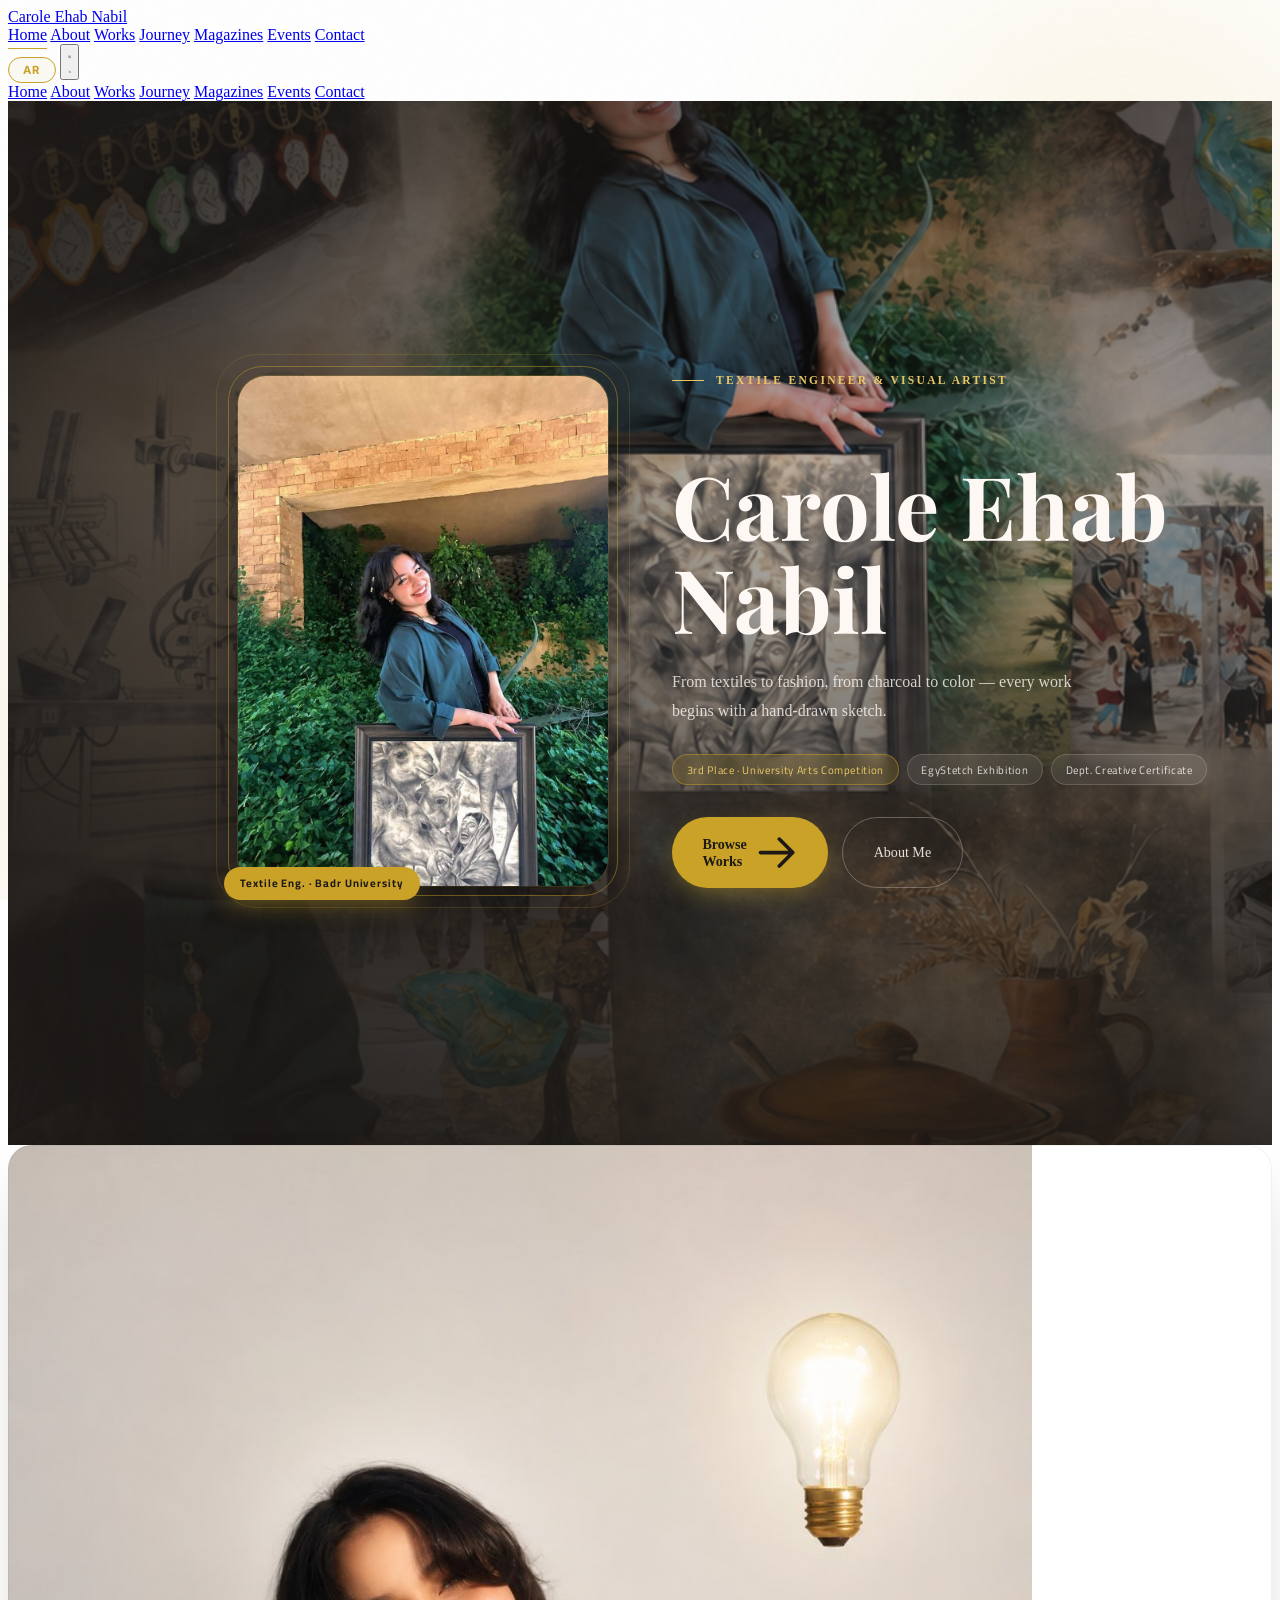
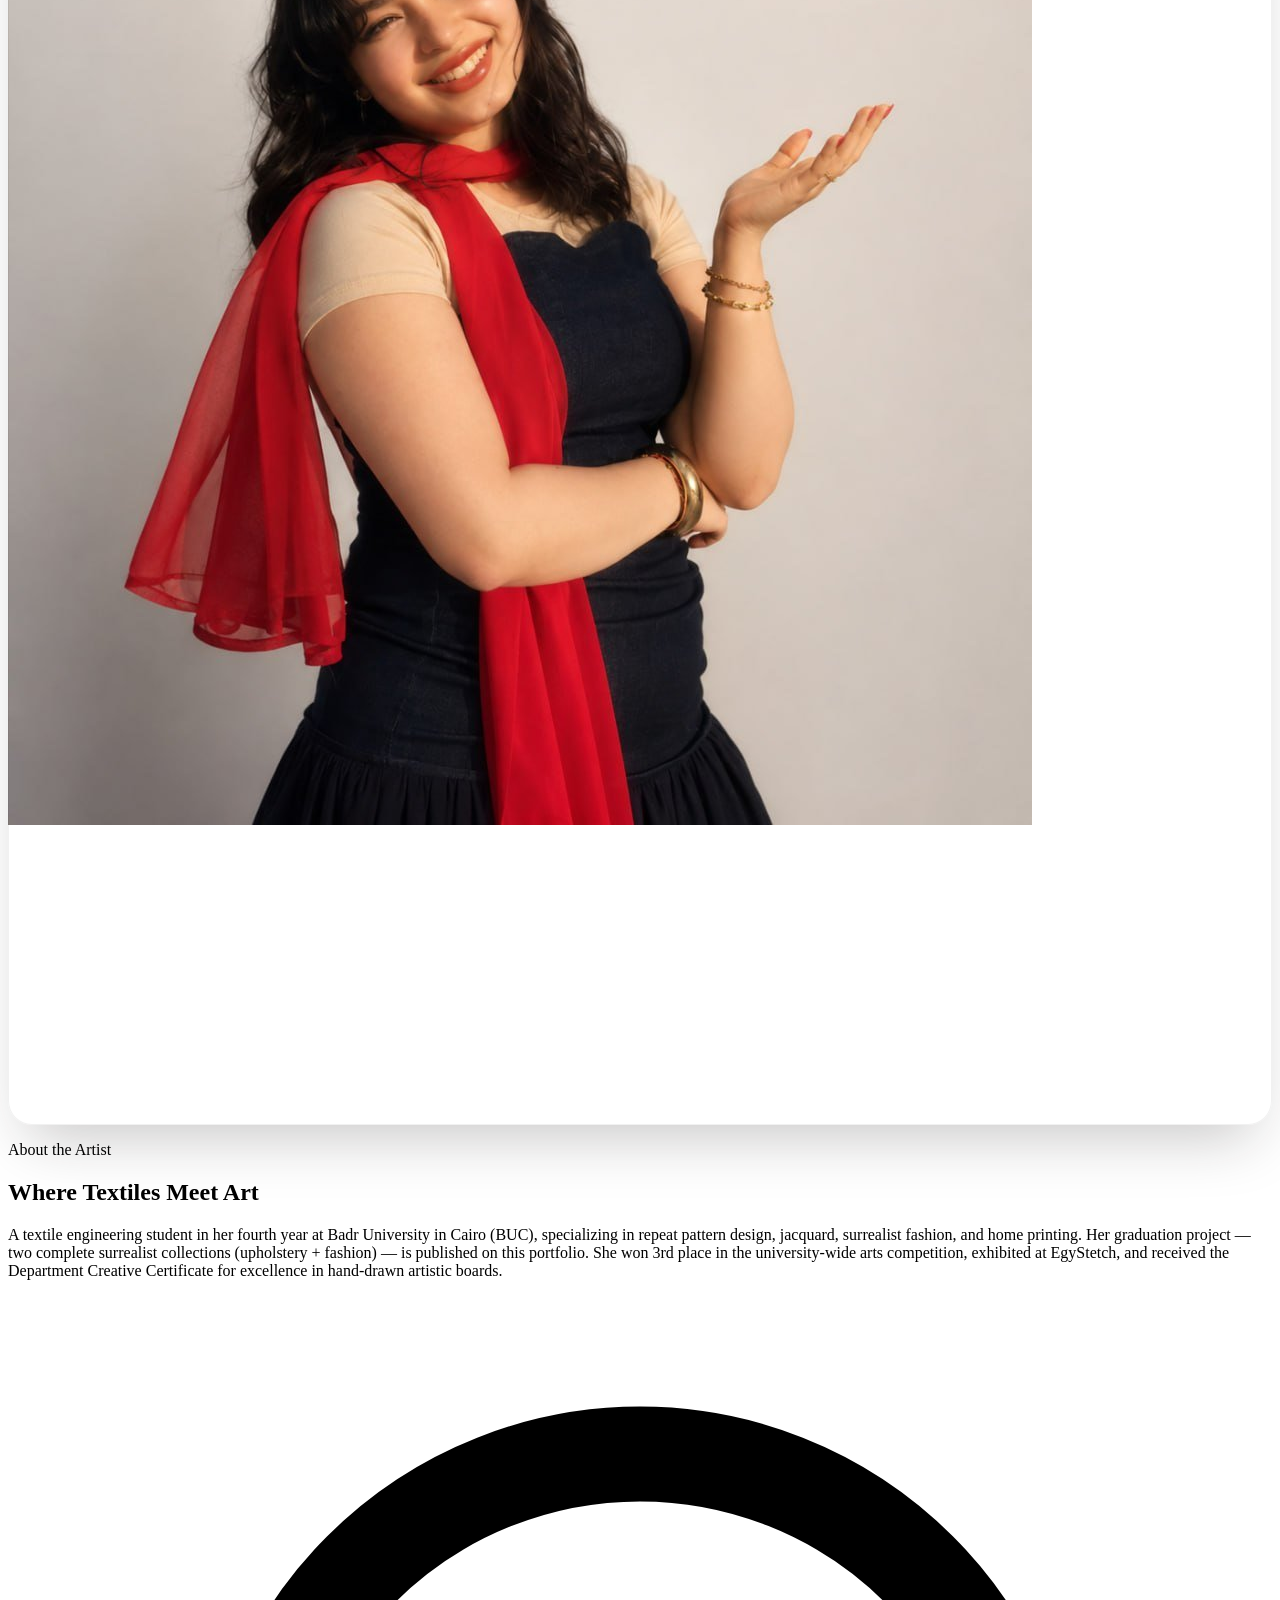
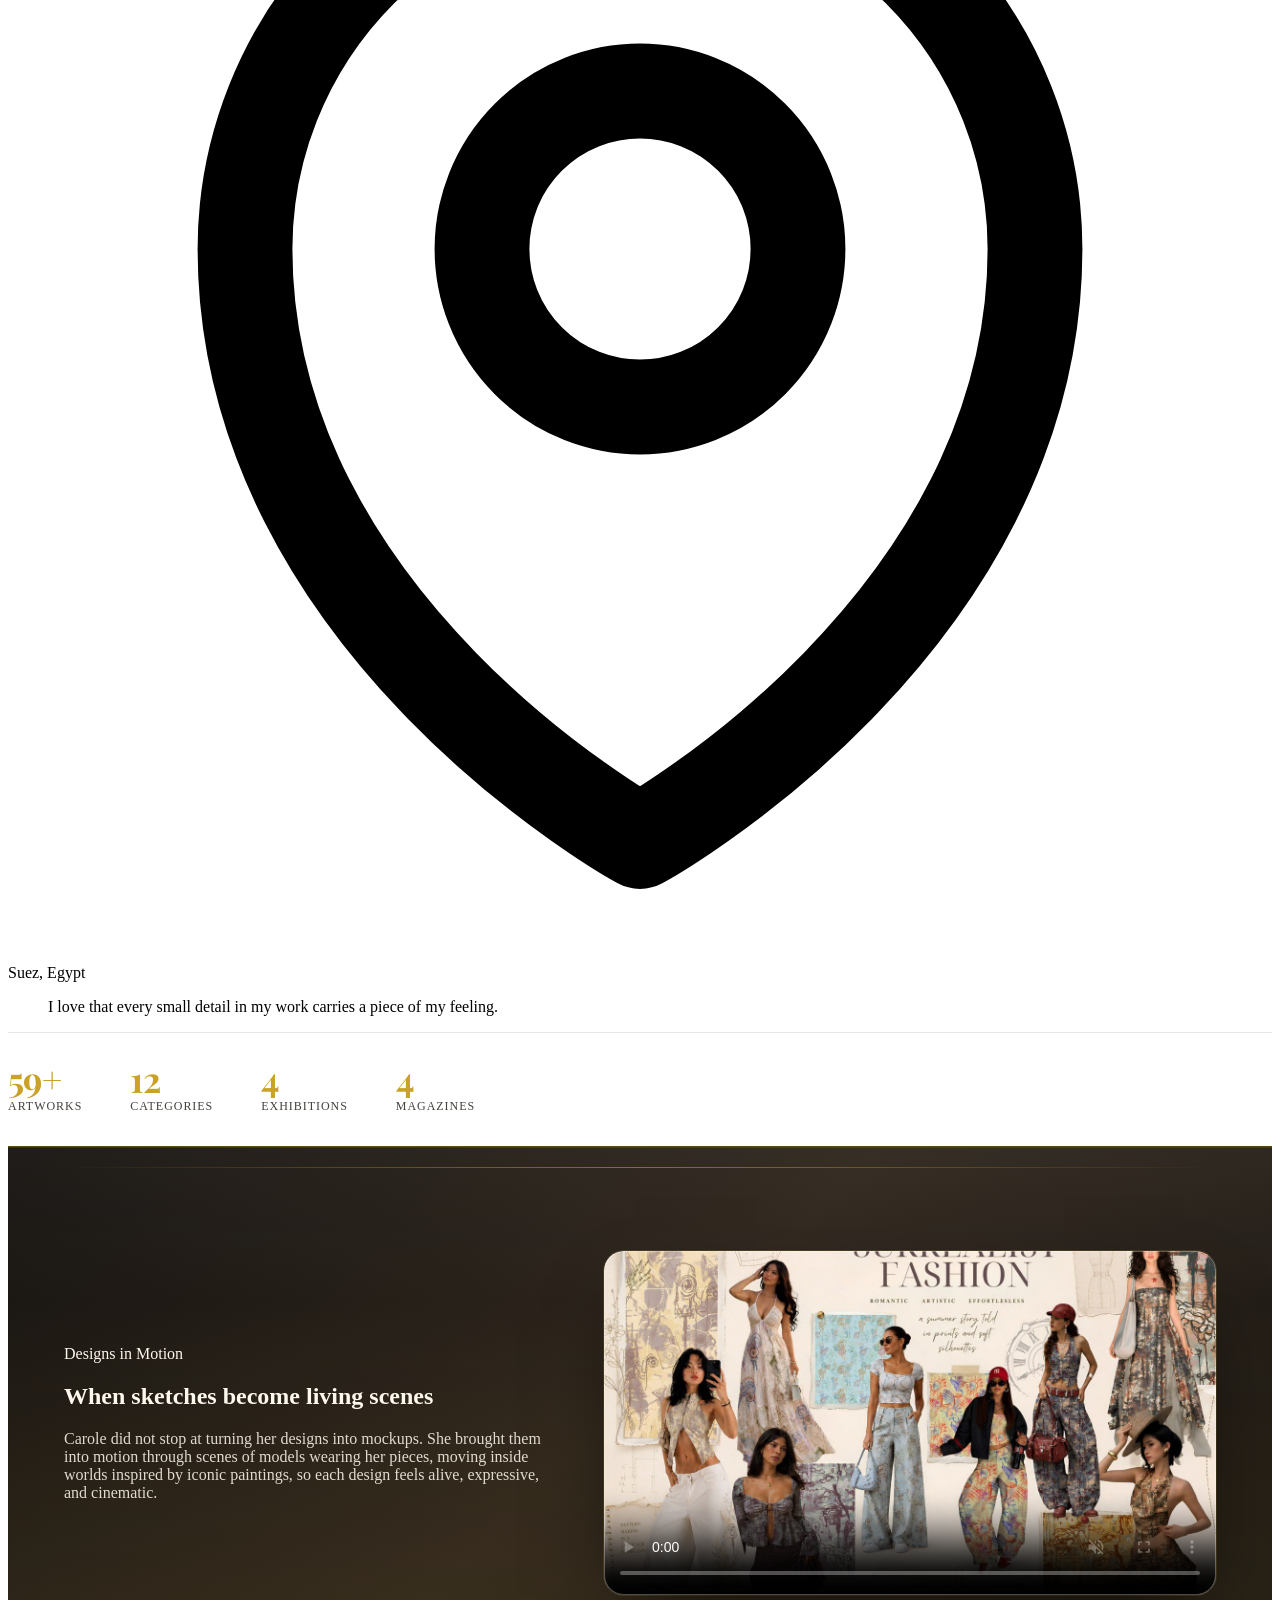
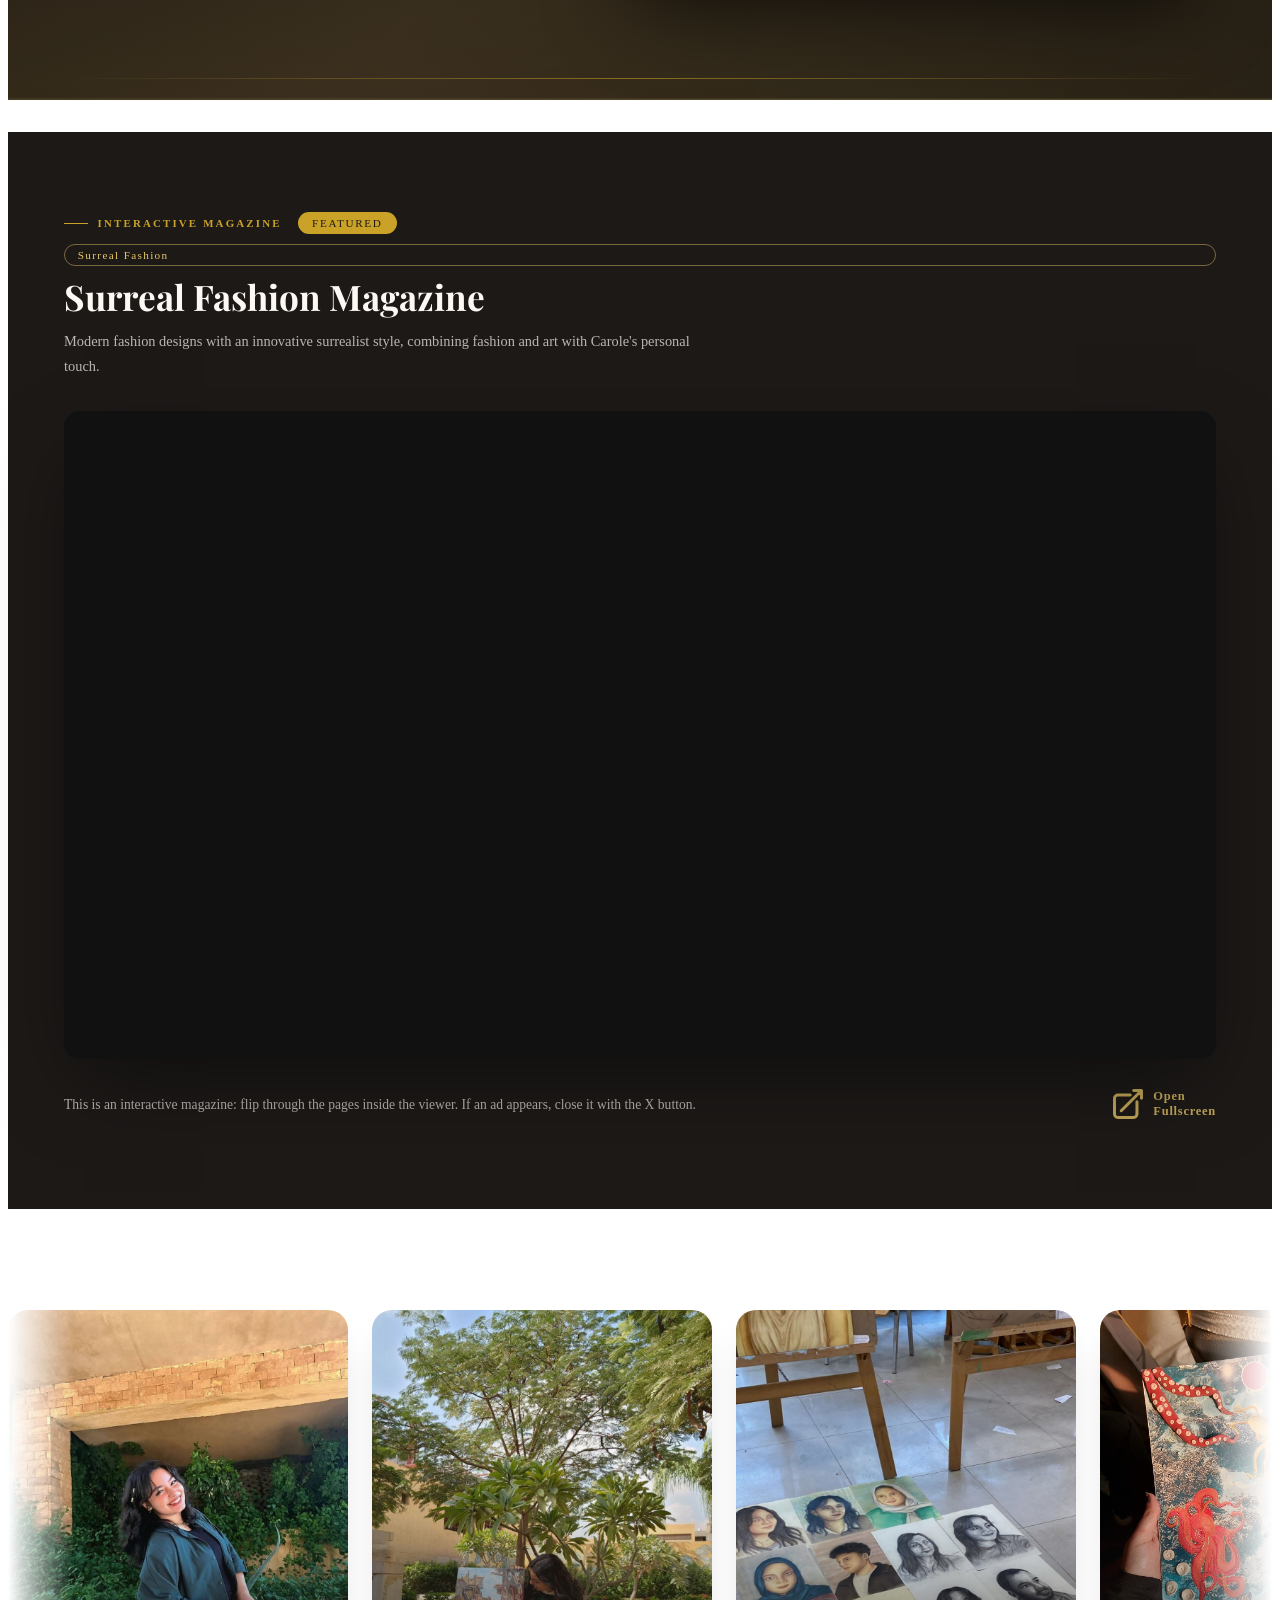
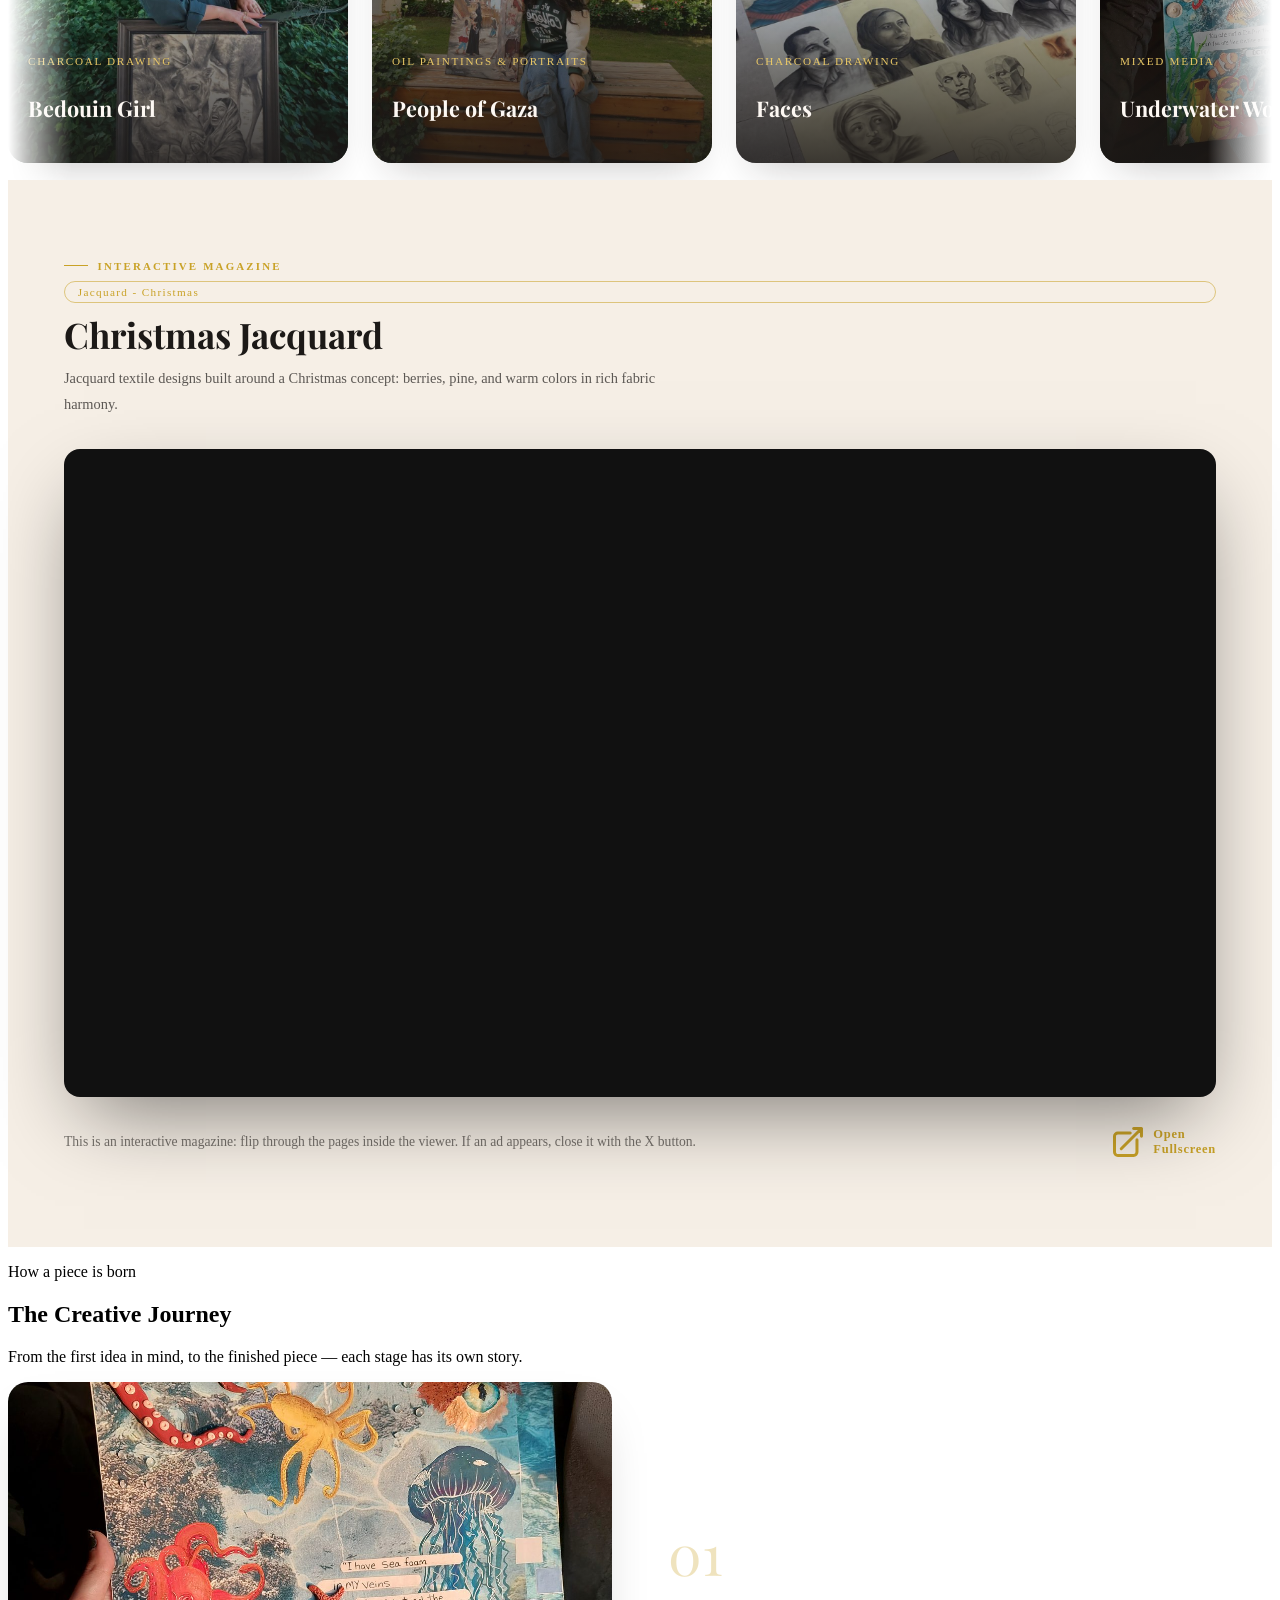
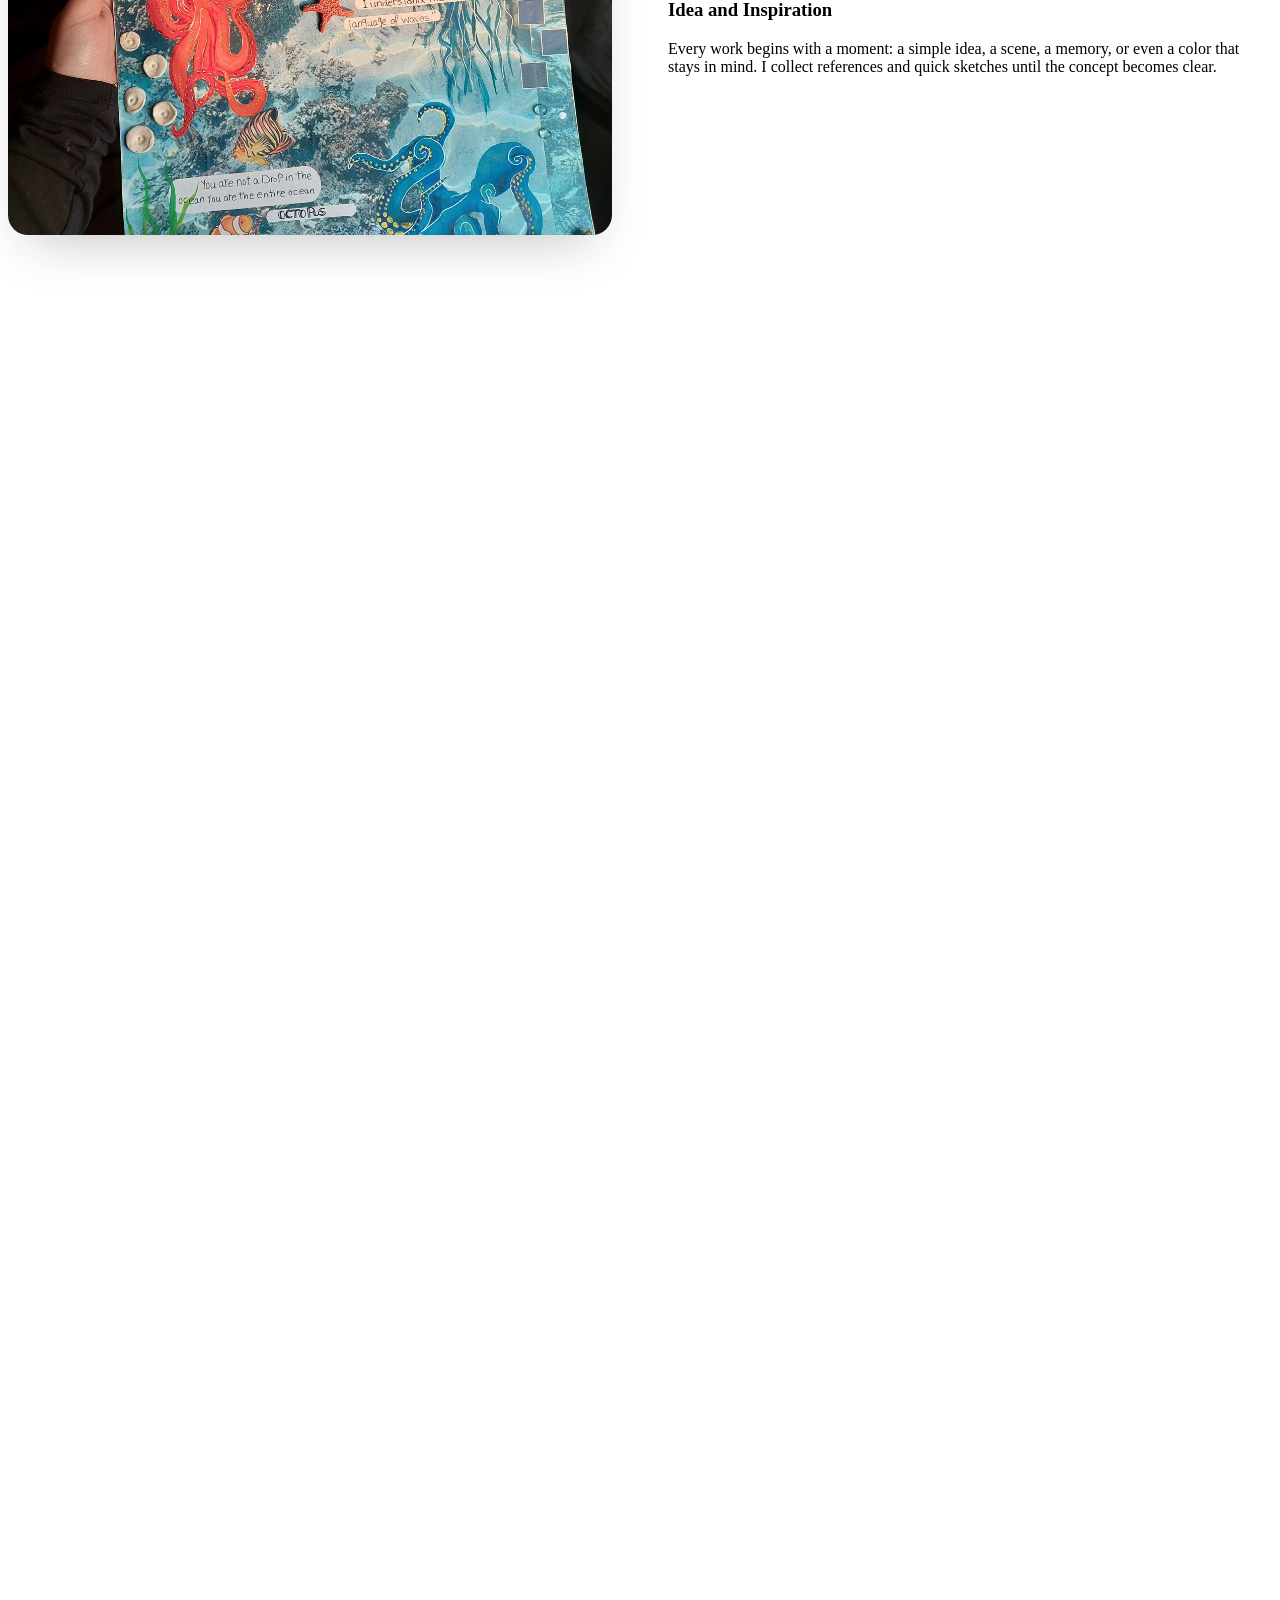
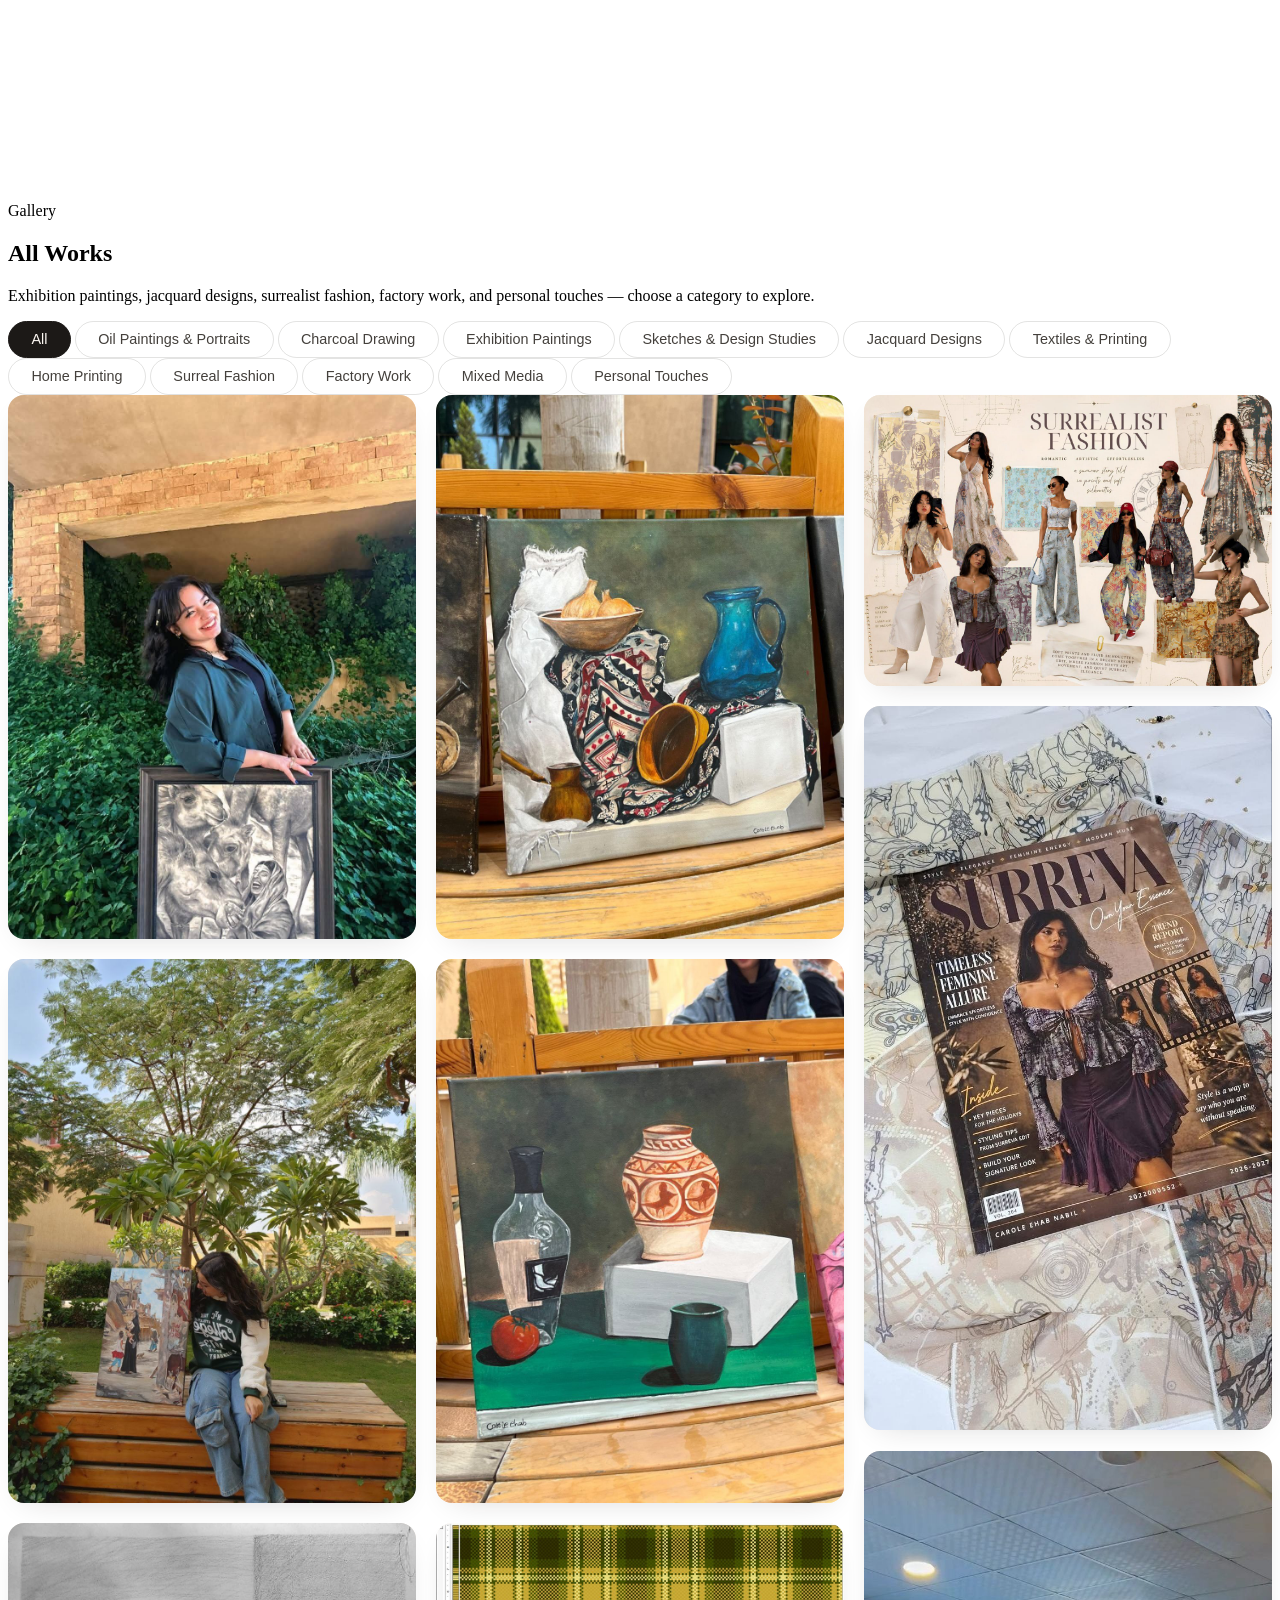
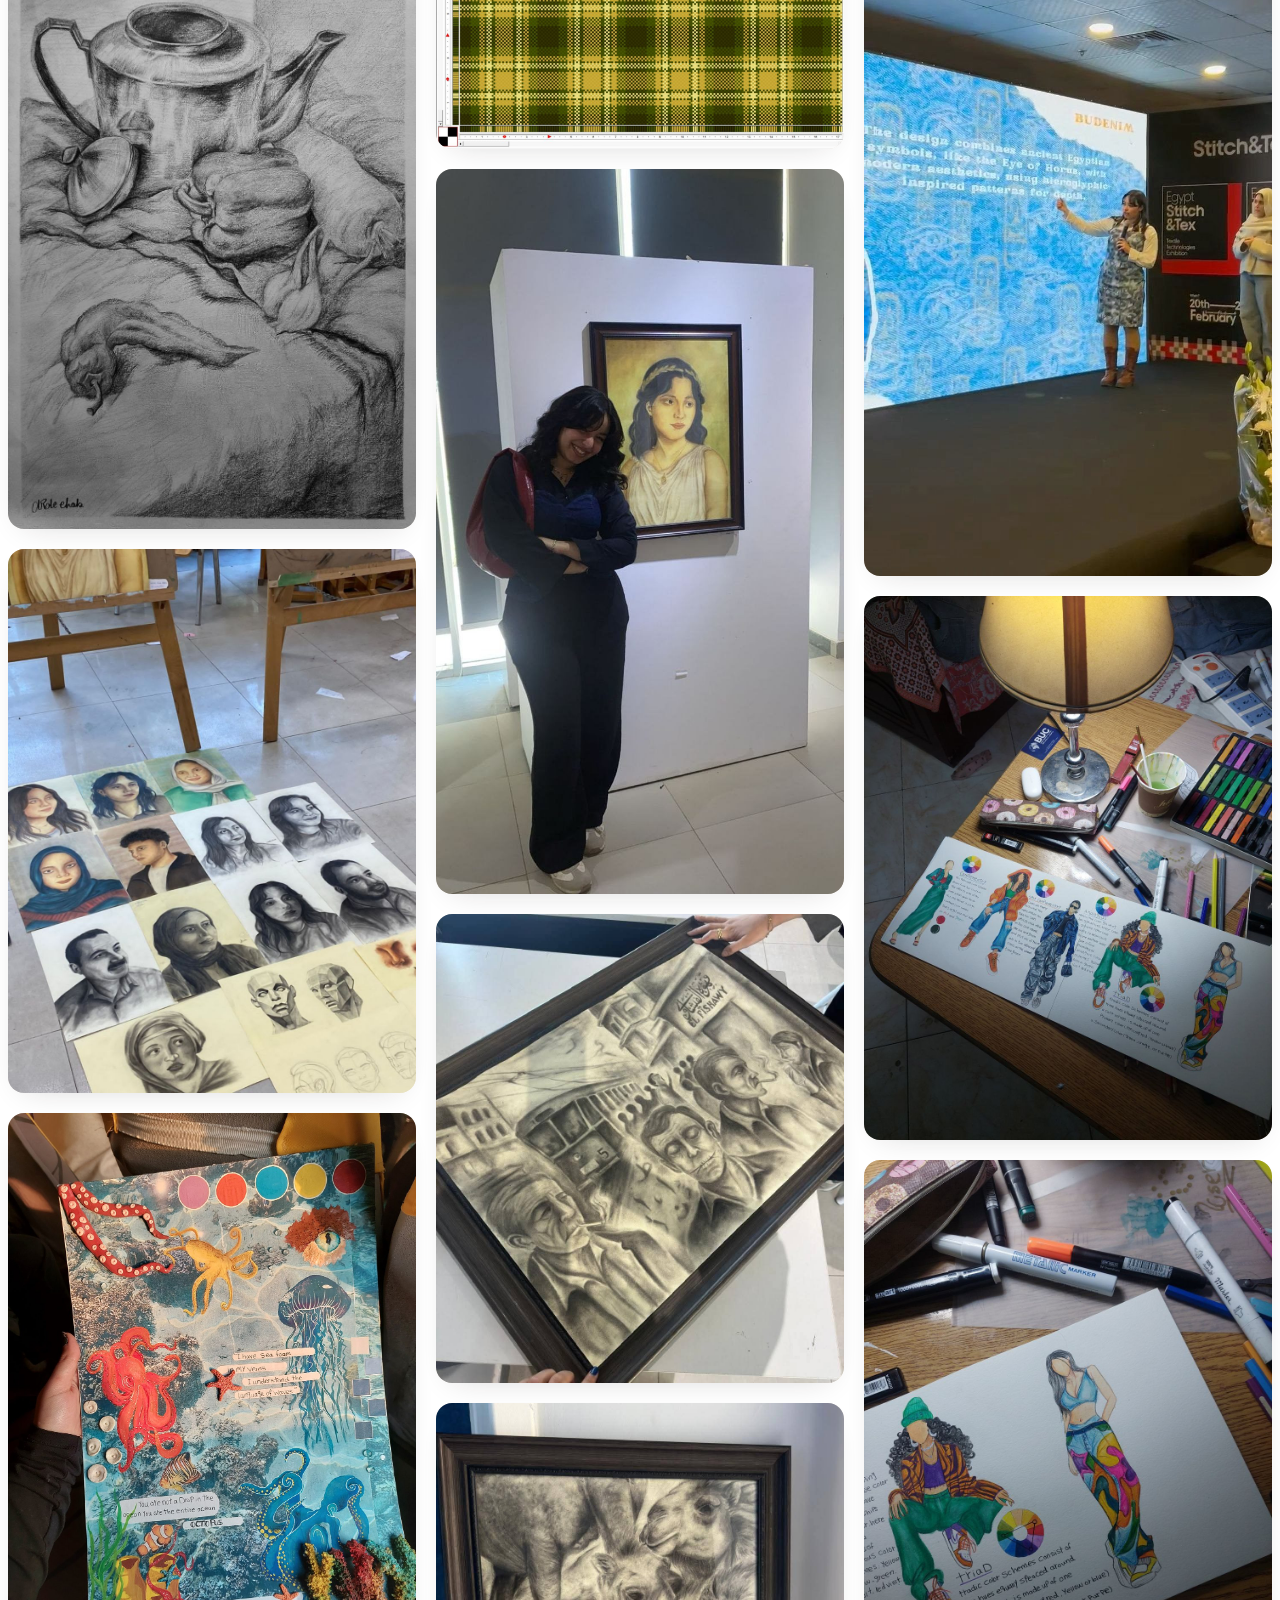
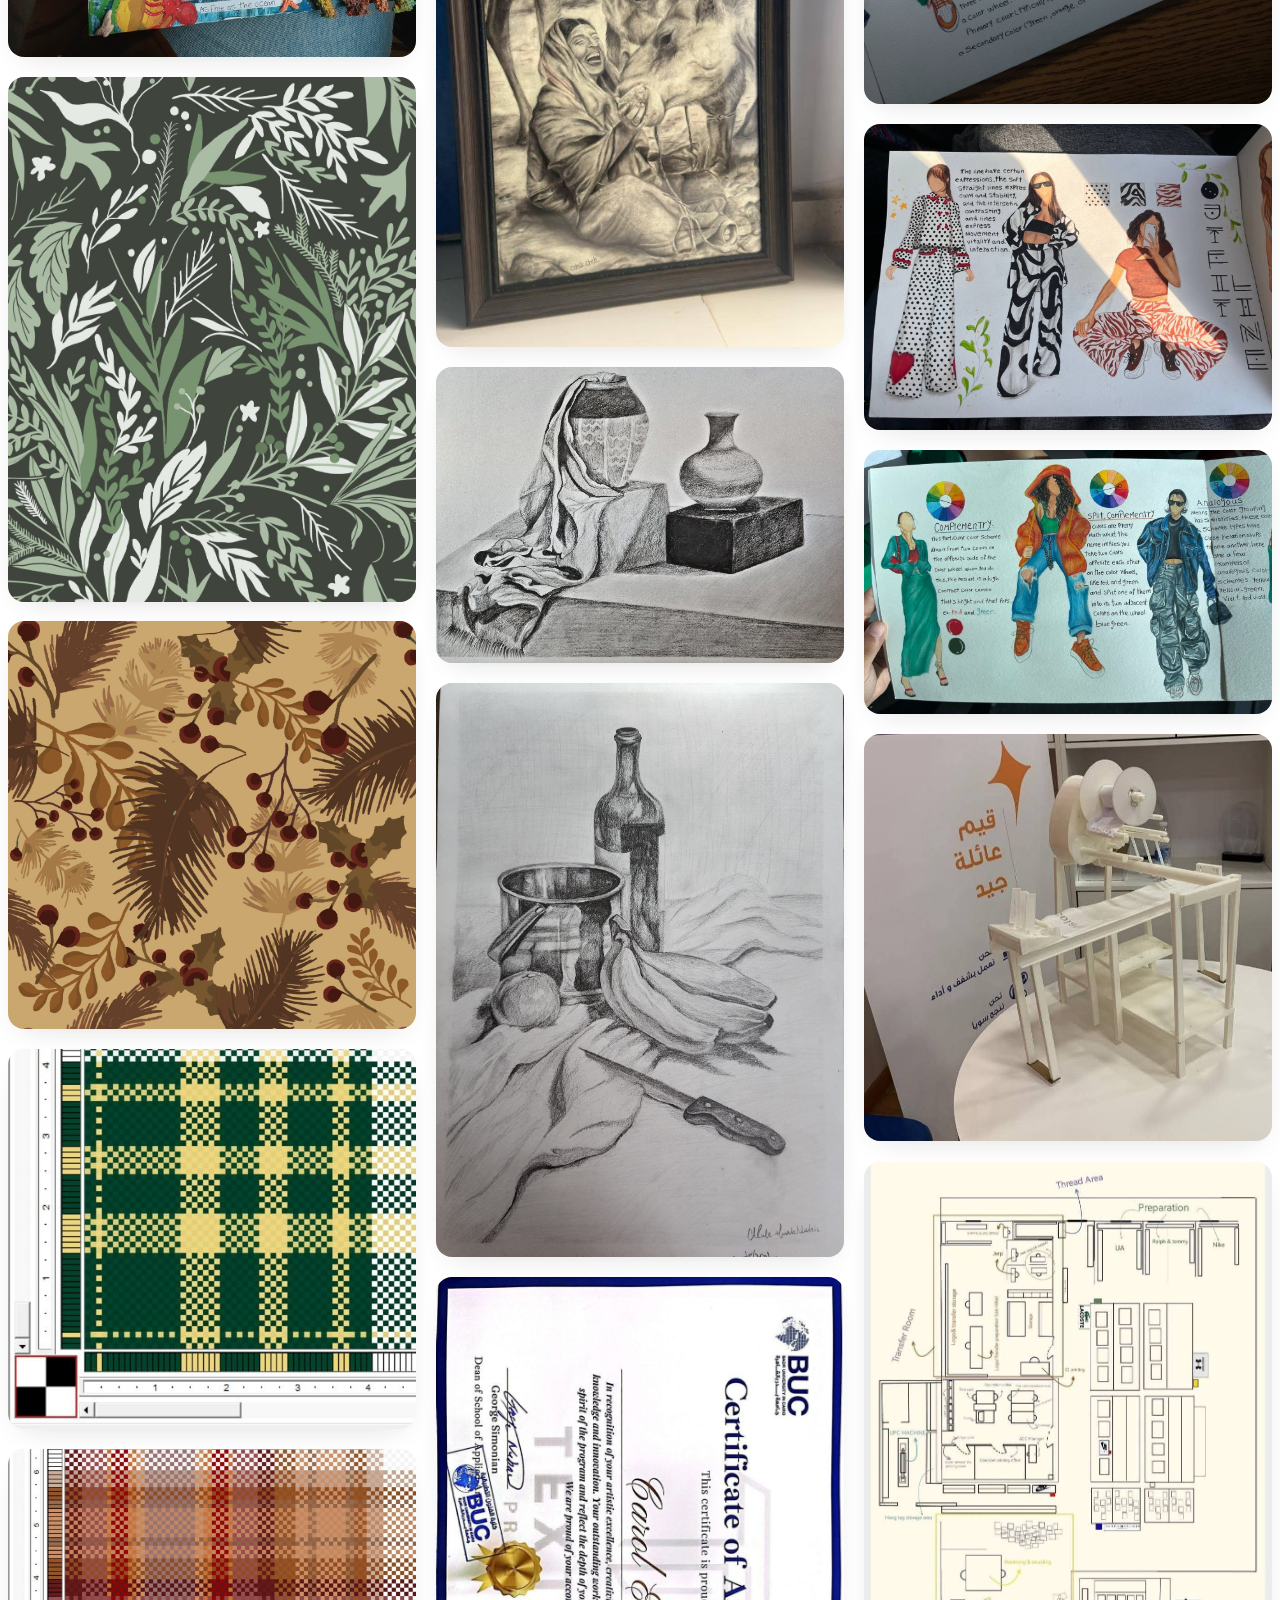
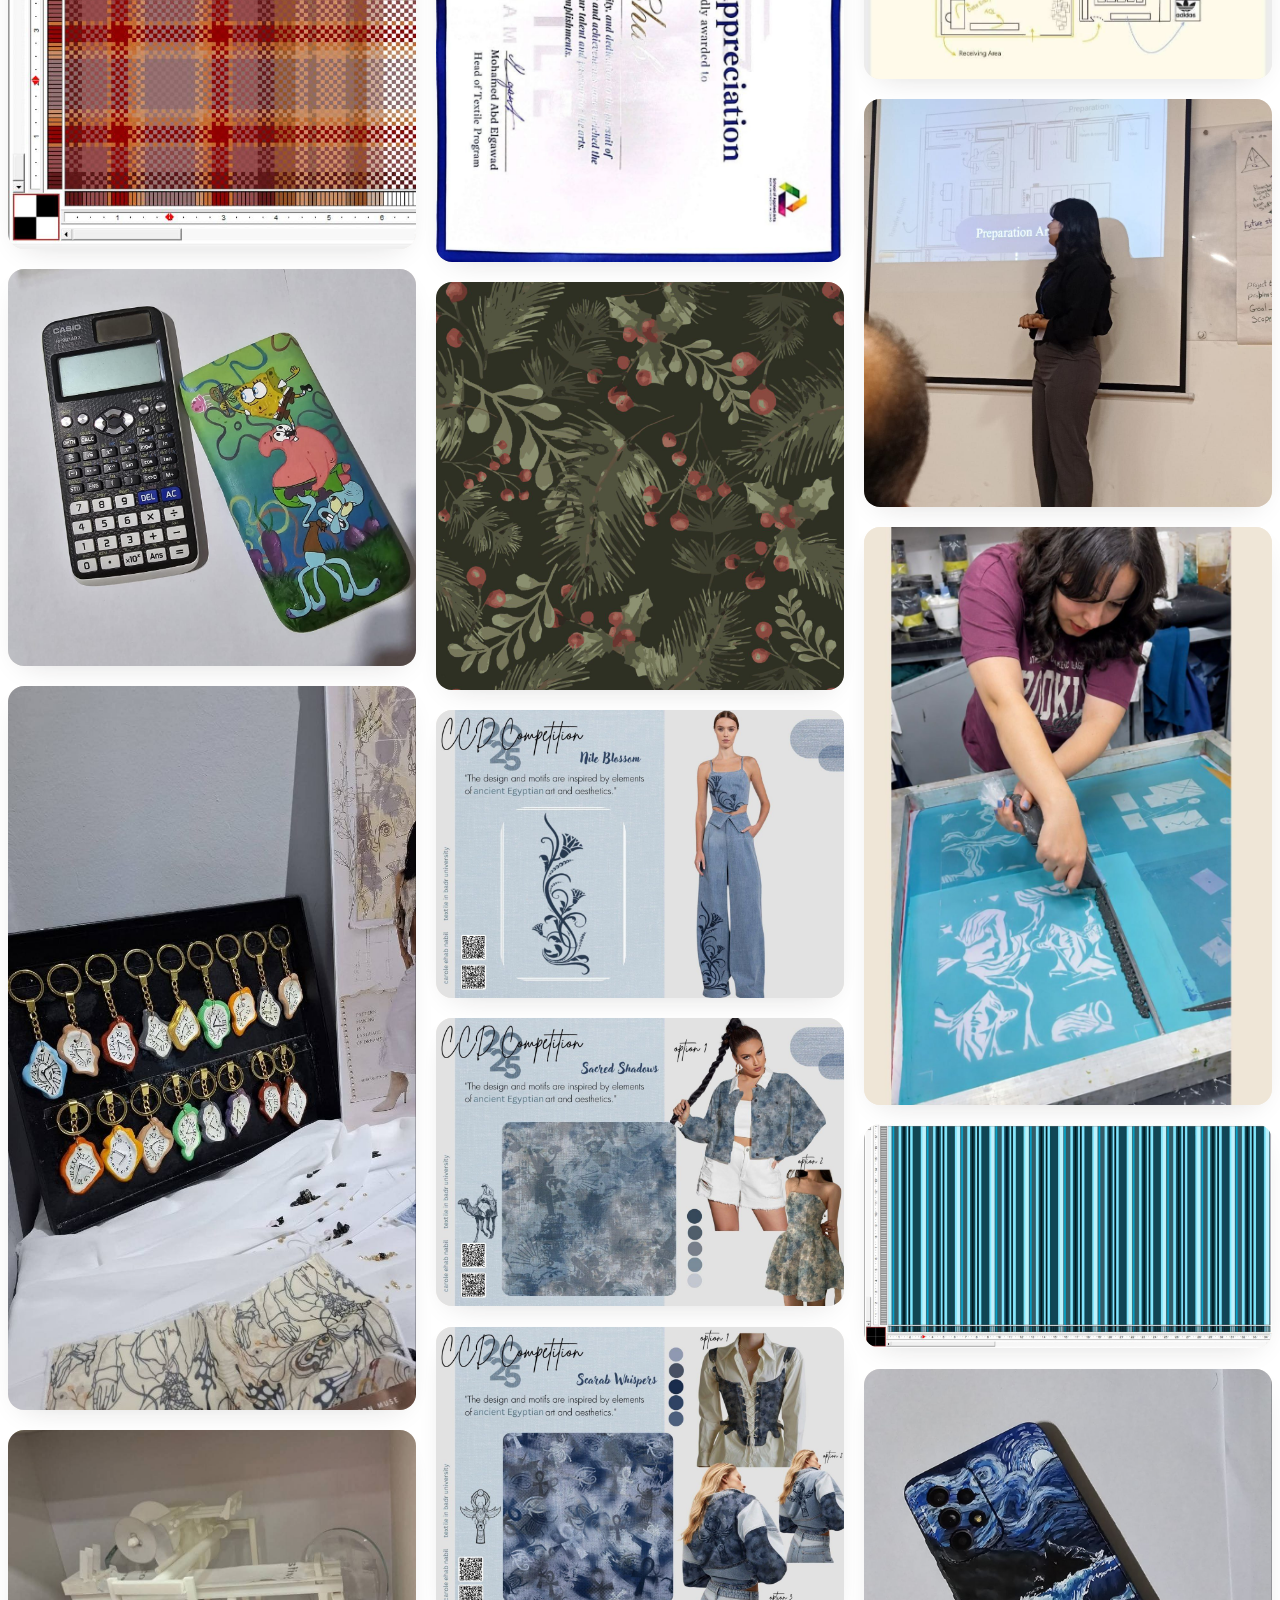
==== commit 68e76887: "Refine designs in motion section styling" ====
--- a/index.html
+++ b/index.html
@@ -35,7 +35,7 @@
   }
 </script>
 
-<link rel="stylesheet" href="css/style.css?v=20260618-mobile-hero">
+<link rel="stylesheet" href="css/style.css?v=20260618-motion-section">
 </head>
 <body class="bg-cream text-ink font-ar antialiased">
 
--- a/css/style.css
+++ b/css/style.css
@@ -380,12 +380,37 @@
 .motion-film-section {
   position: relative;
   overflow: hidden;
-  padding: 6rem 1.5rem;
+  margin: 2rem 0;
+  padding: 6.5rem 1.5rem;
   background:
-    radial-gradient(circle at 12% 20%, rgba(201,162,39,0.14), transparent 28rem),
-    linear-gradient(135deg, #1C1917 0%, #2b241e 52%, #F6EFE6 52%, #FDF8F3 100%);
+    linear-gradient(180deg, rgba(253,248,243,0.04), rgba(253,248,243,0) 28%, rgba(201,162,39,0.08) 100%),
+    linear-gradient(135deg, #171411 0%, #2f261d 48%, #1b1713 100%);
+  border-top: 1px solid rgba(201,162,39,0.26);
+  border-bottom: 1px solid rgba(201,162,39,0.22);
+  box-shadow:
+    inset 0 1px 0 rgba(253,248,243,0.08),
+    inset 0 -1px 0 rgba(253,248,243,0.06);
+}
+.motion-film-section::before,
+.motion-film-section::after {
+  content: "";
+  position: absolute;
+  left: 50%;
+  width: min(72rem, calc(100% - 3rem));
+  height: 1px;
+  transform: translateX(-50%);
+  background: linear-gradient(90deg, transparent, rgba(201,162,39,0.58), transparent);
+  pointer-events: none;
+}
+.motion-film-section::before {
+  top: 1.25rem;
+}
+.motion-film-section::after {
+  bottom: 1.25rem;
 }
 .motion-film-inner {
+  position: relative;
+  z-index: 1;
   max-width: 72rem;
   margin: 0 auto;
   display: grid;
@@ -399,24 +424,26 @@
   }
 }
 .motion-film-copy {
-  color: #FDF8F3;
+  color: #FFF8ED;
 }
 .motion-film-copy .text-ink2,
 .motion-film-copy #motion-description {
-  color: rgba(253,248,243,0.74);
+  color: rgba(255,248,237,0.86);
 }
 .motion-film-media {
   position: relative;
   border-radius: 1.25rem;
   overflow: hidden;
   background: #1C1917;
-  box-shadow: 0 30px 70px -28px rgba(28,25,23,0.55);
+  box-shadow:
+    0 34px 80px -32px rgba(0,0,0,0.78),
+    0 0 0 1px rgba(201,162,39,0.18);
 }
 .motion-film-media::before {
   content: "";
   position: absolute;
   inset: 0;
-  border: 1px solid rgba(253,248,243,0.24);
+  border: 1px solid rgba(253,248,243,0.30);
   border-radius: inherit;
   pointer-events: none;
   z-index: 2;
@@ -430,7 +457,11 @@
 }
 @media (max-width: 899px) {
   .motion-film-section {
-    background: #1C1917;
+    margin: 1.25rem 0;
+    padding: 5.25rem 1.25rem;
+    background:
+      linear-gradient(180deg, rgba(253,248,243,0.045), rgba(253,248,243,0) 34%, rgba(201,162,39,0.08) 100%),
+      #1C1917;
   }
 }
 
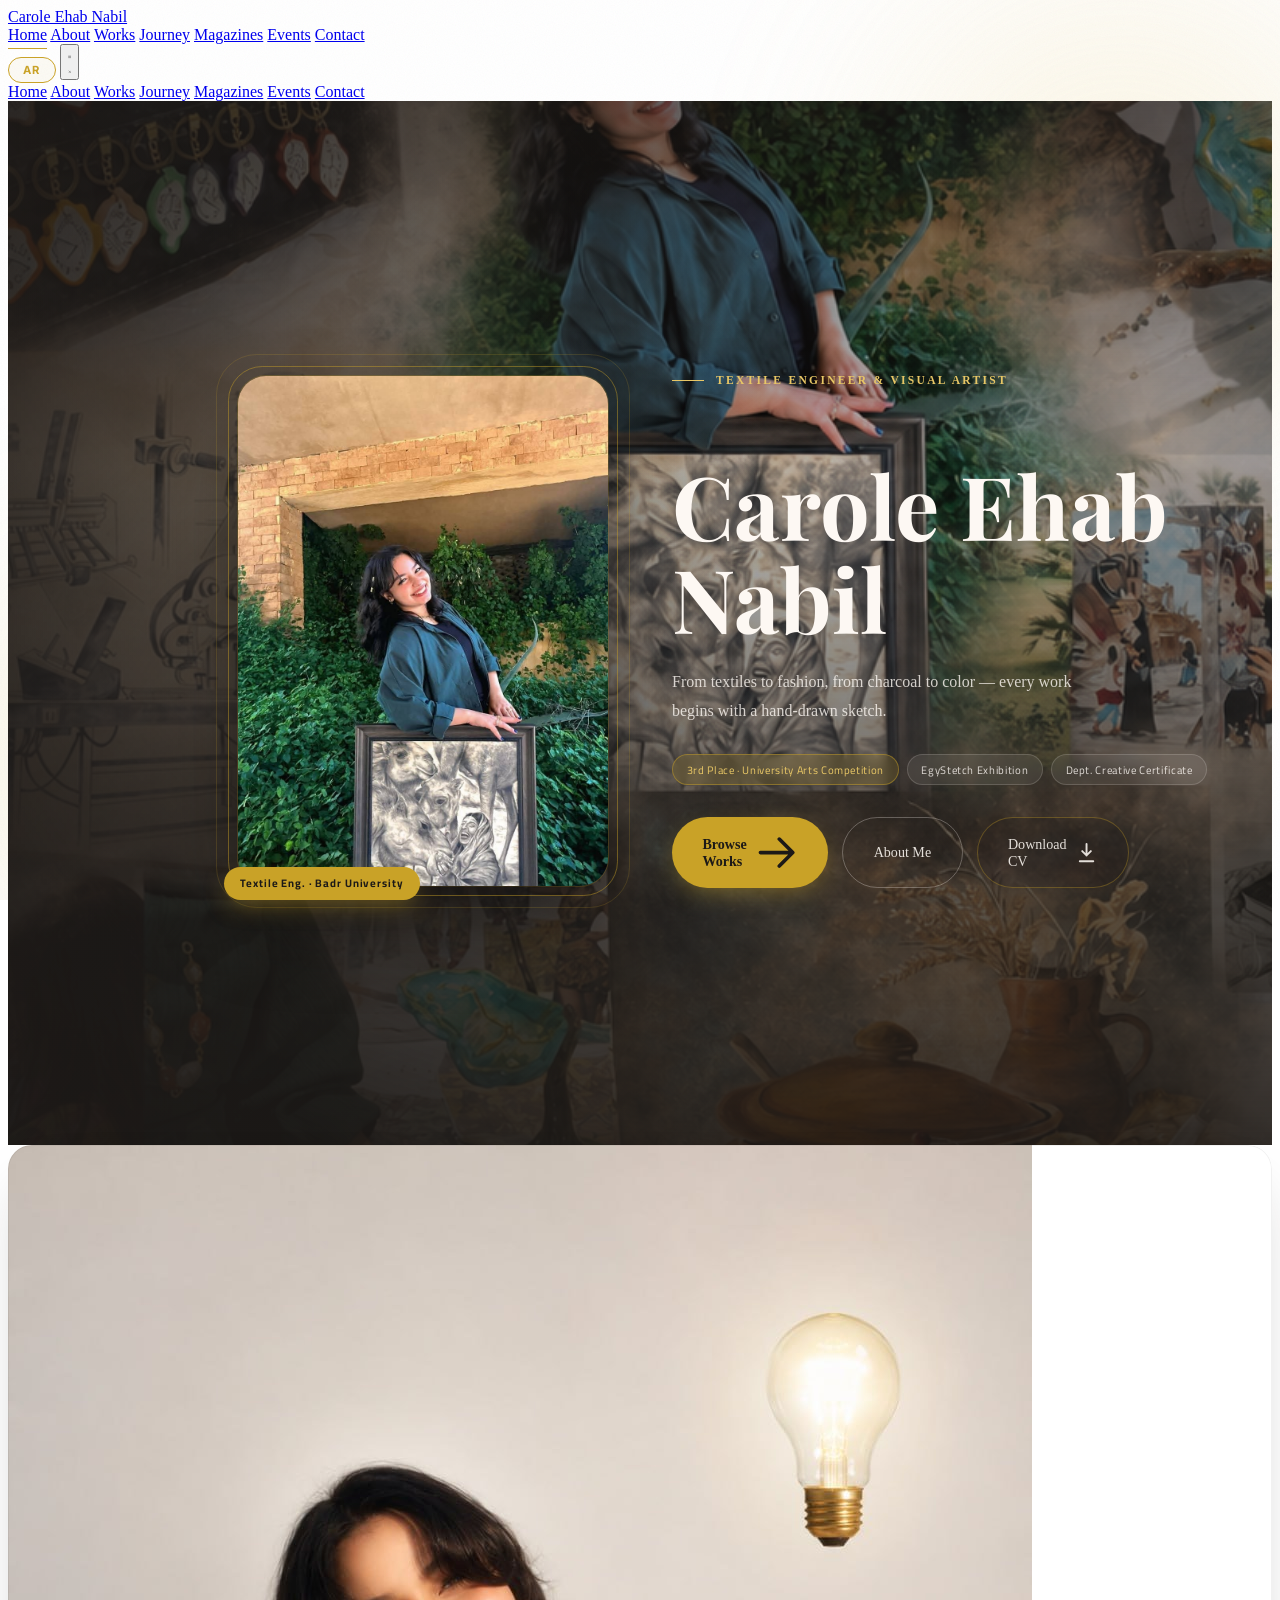
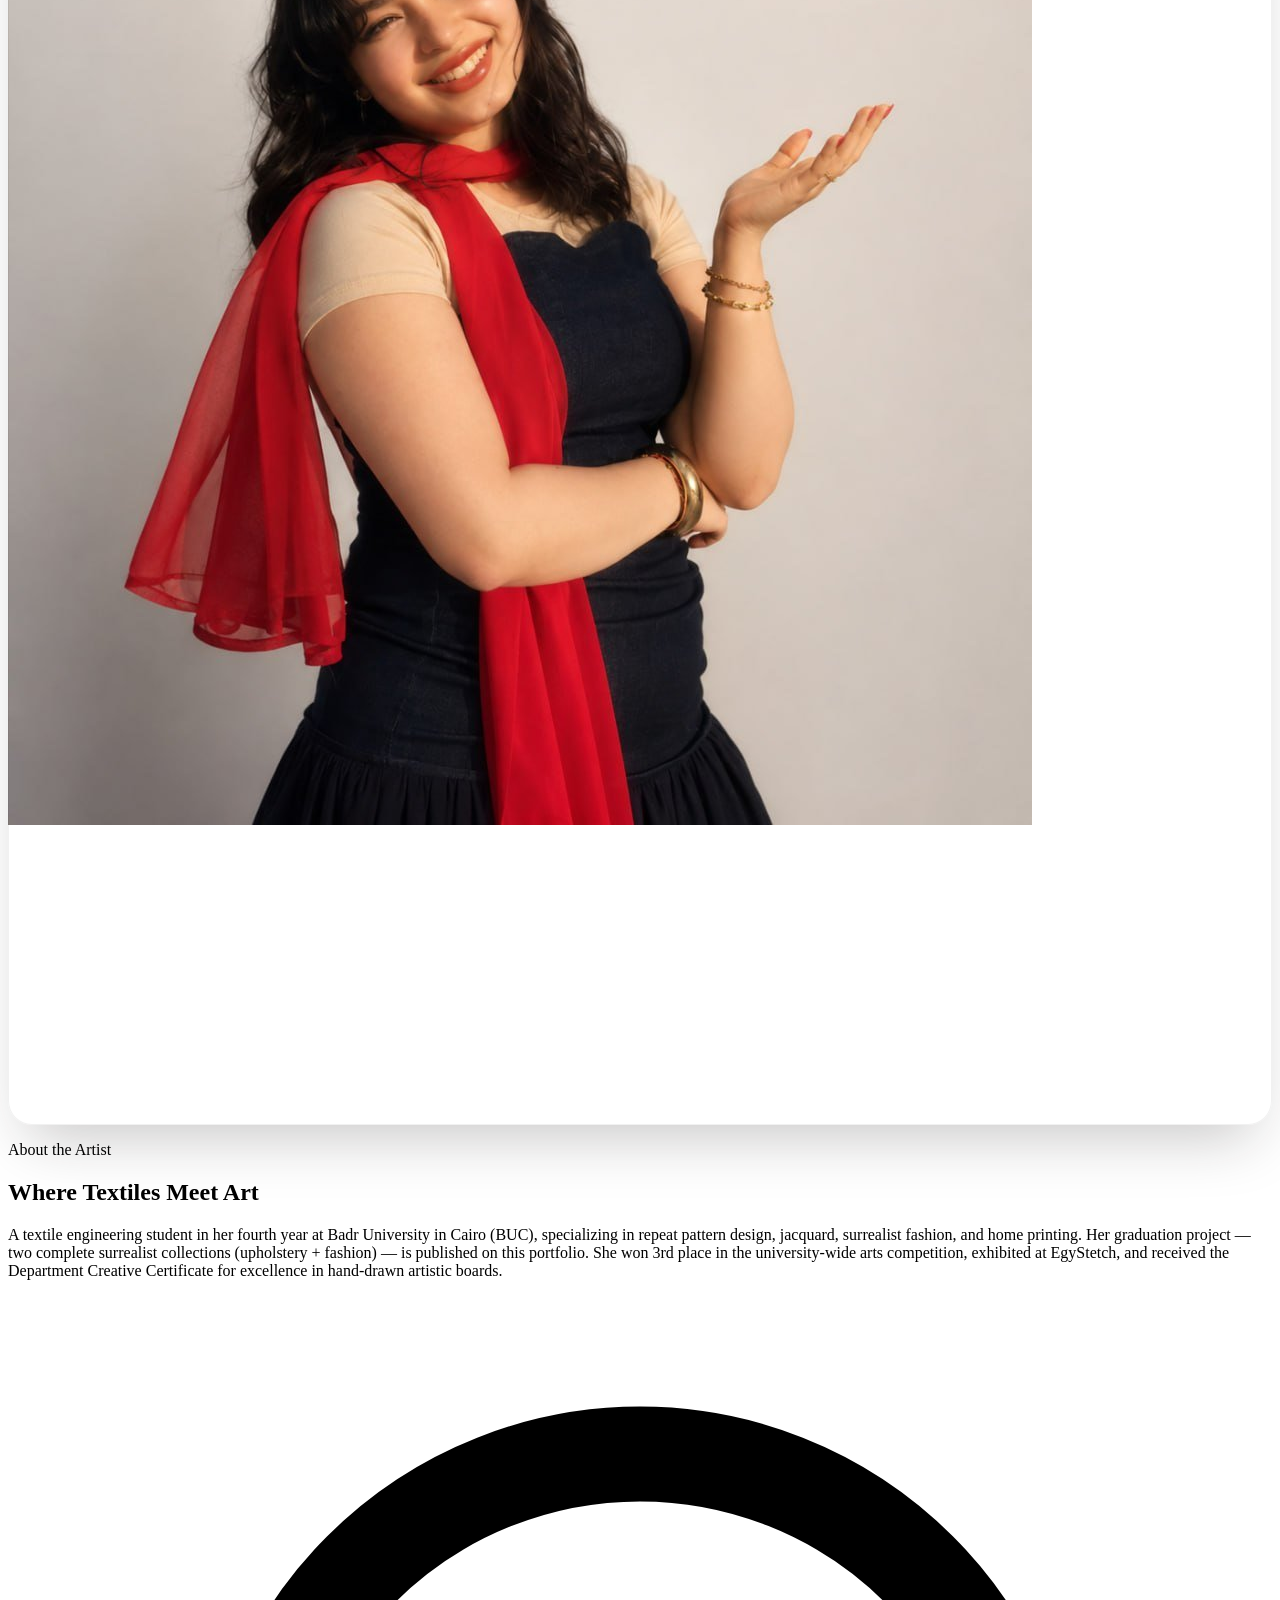
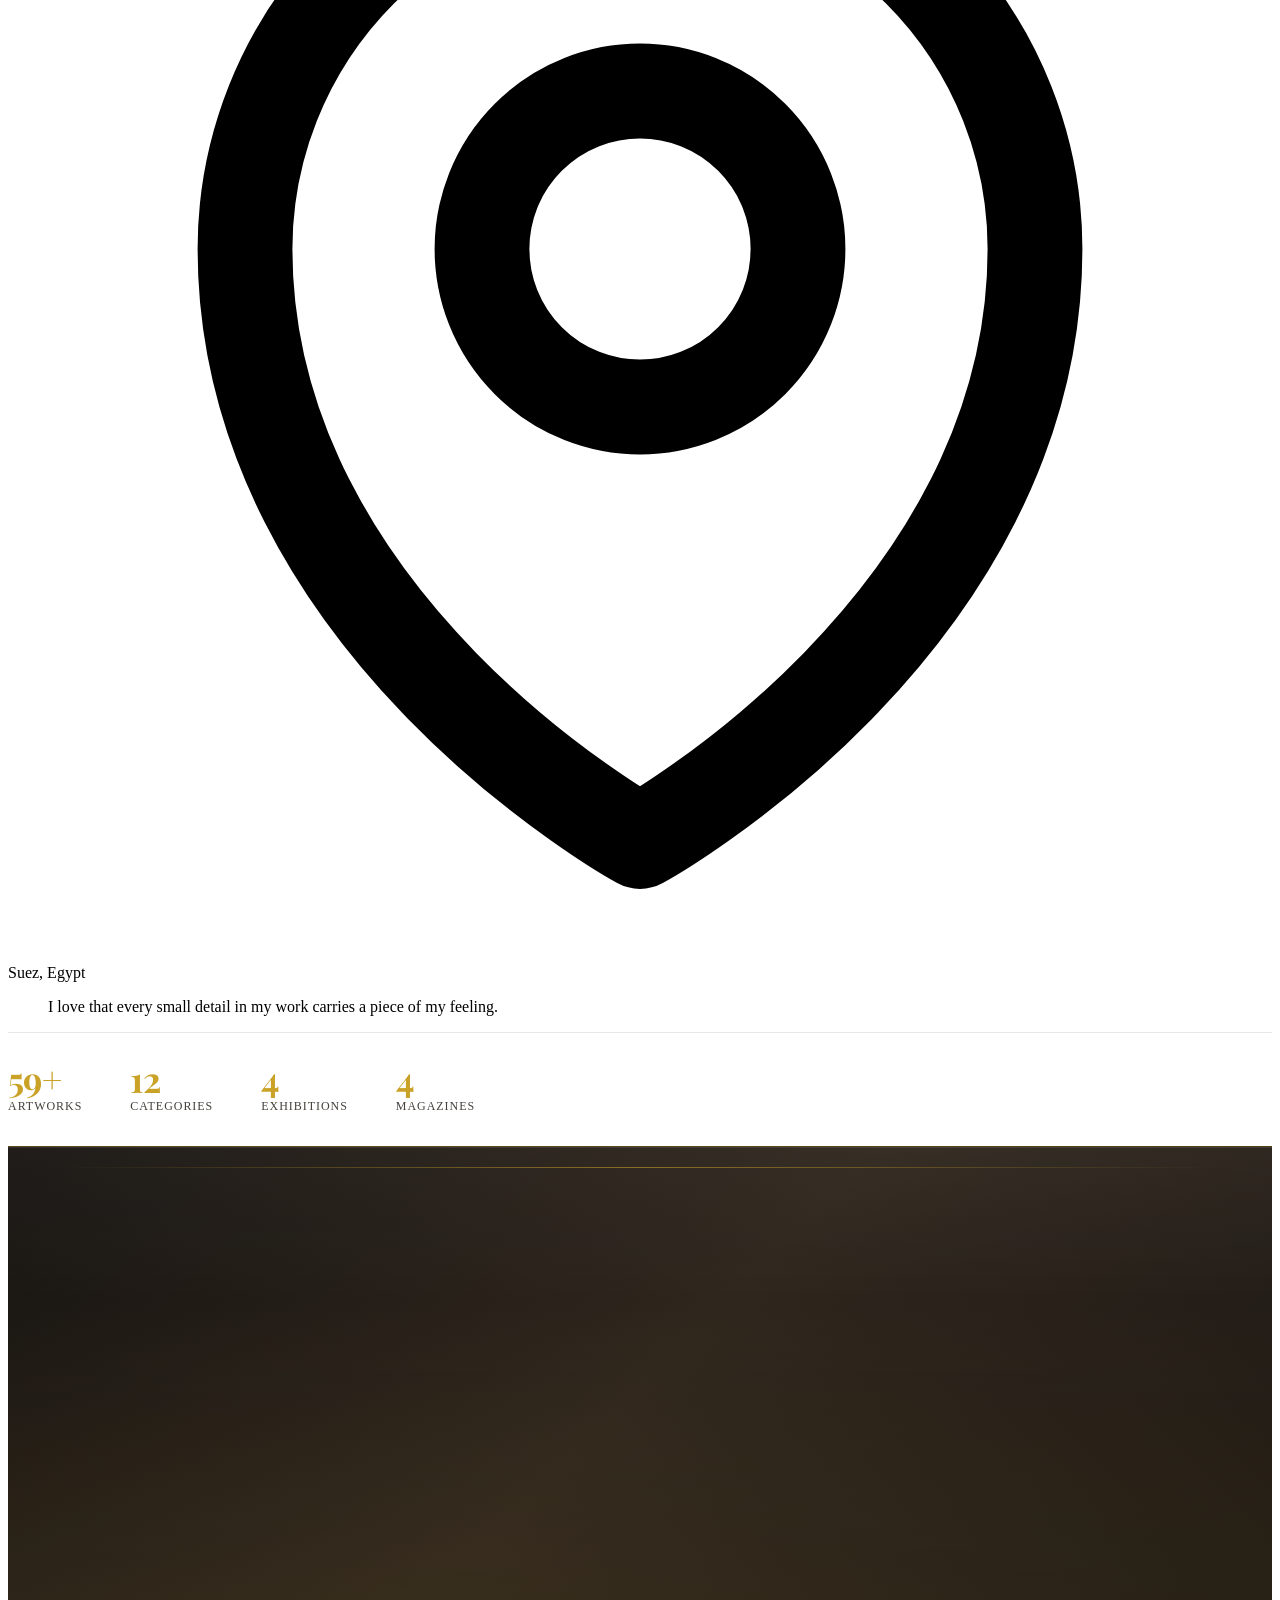
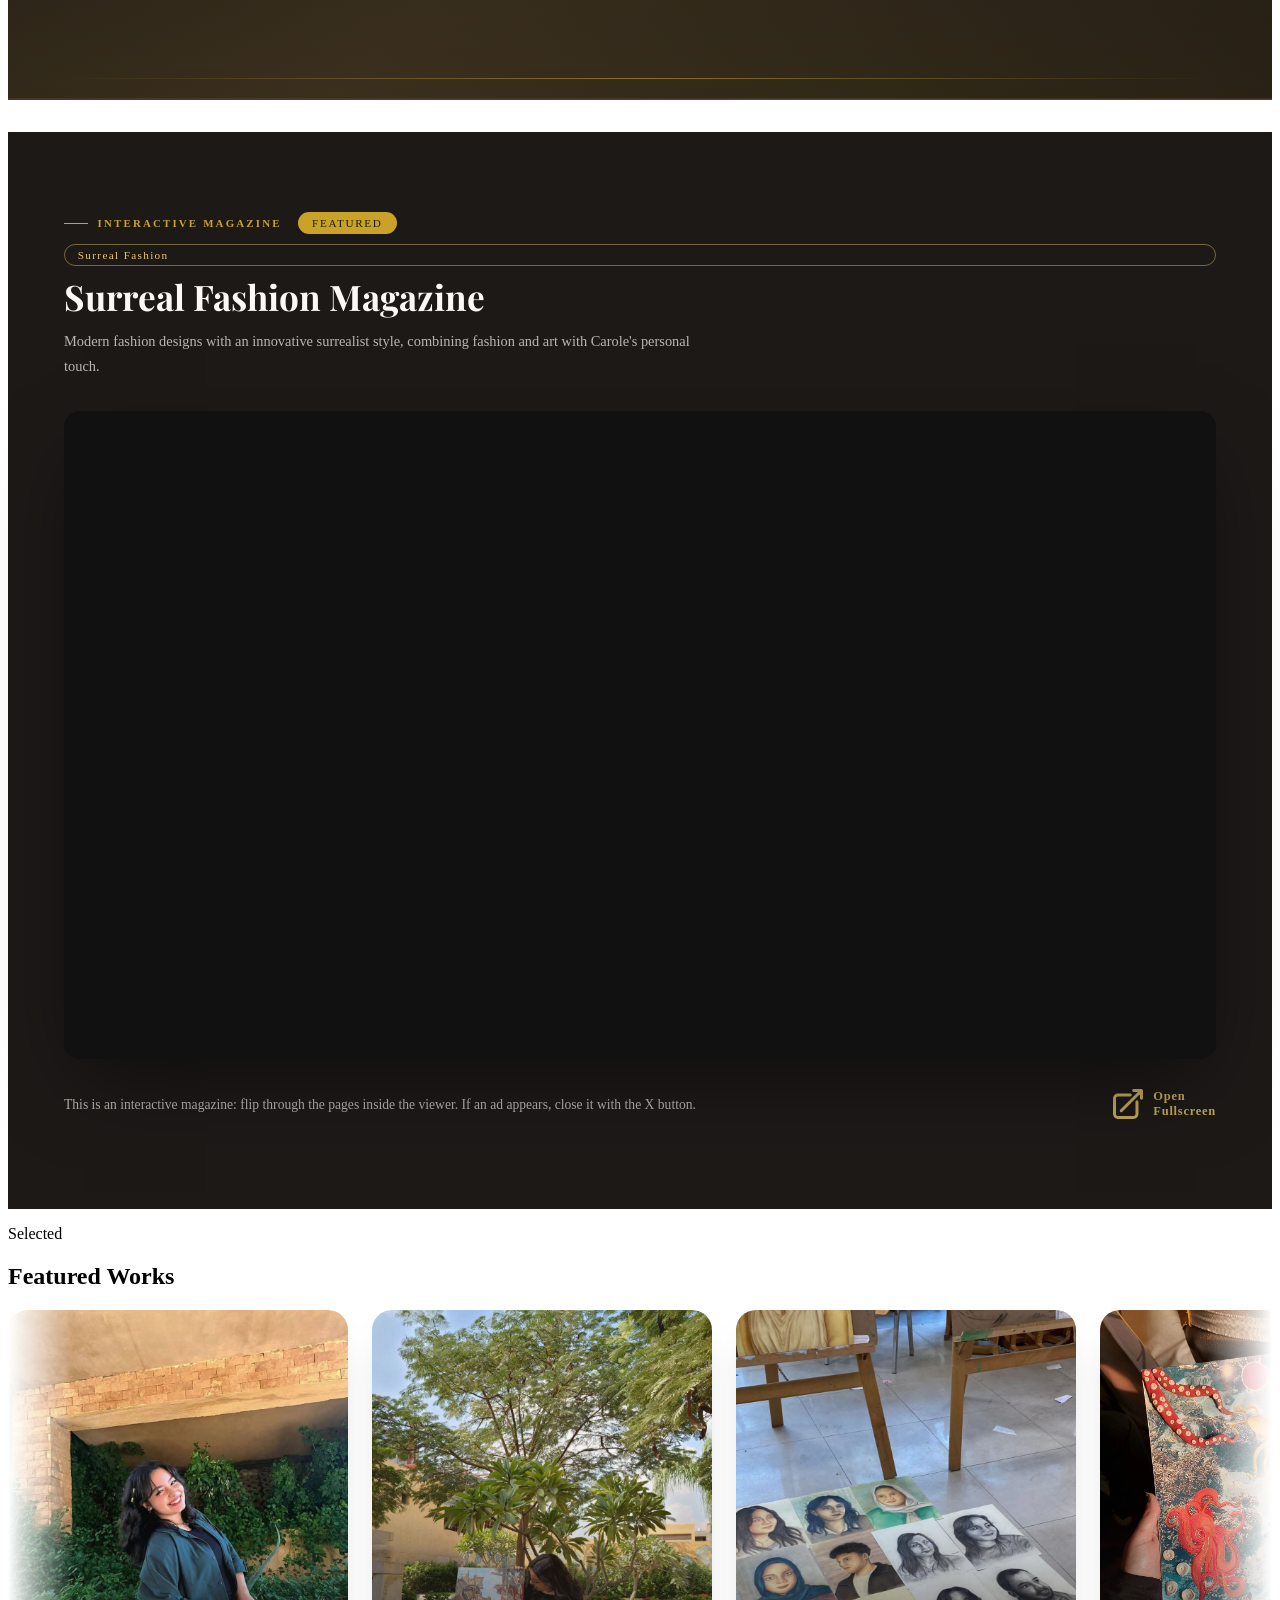
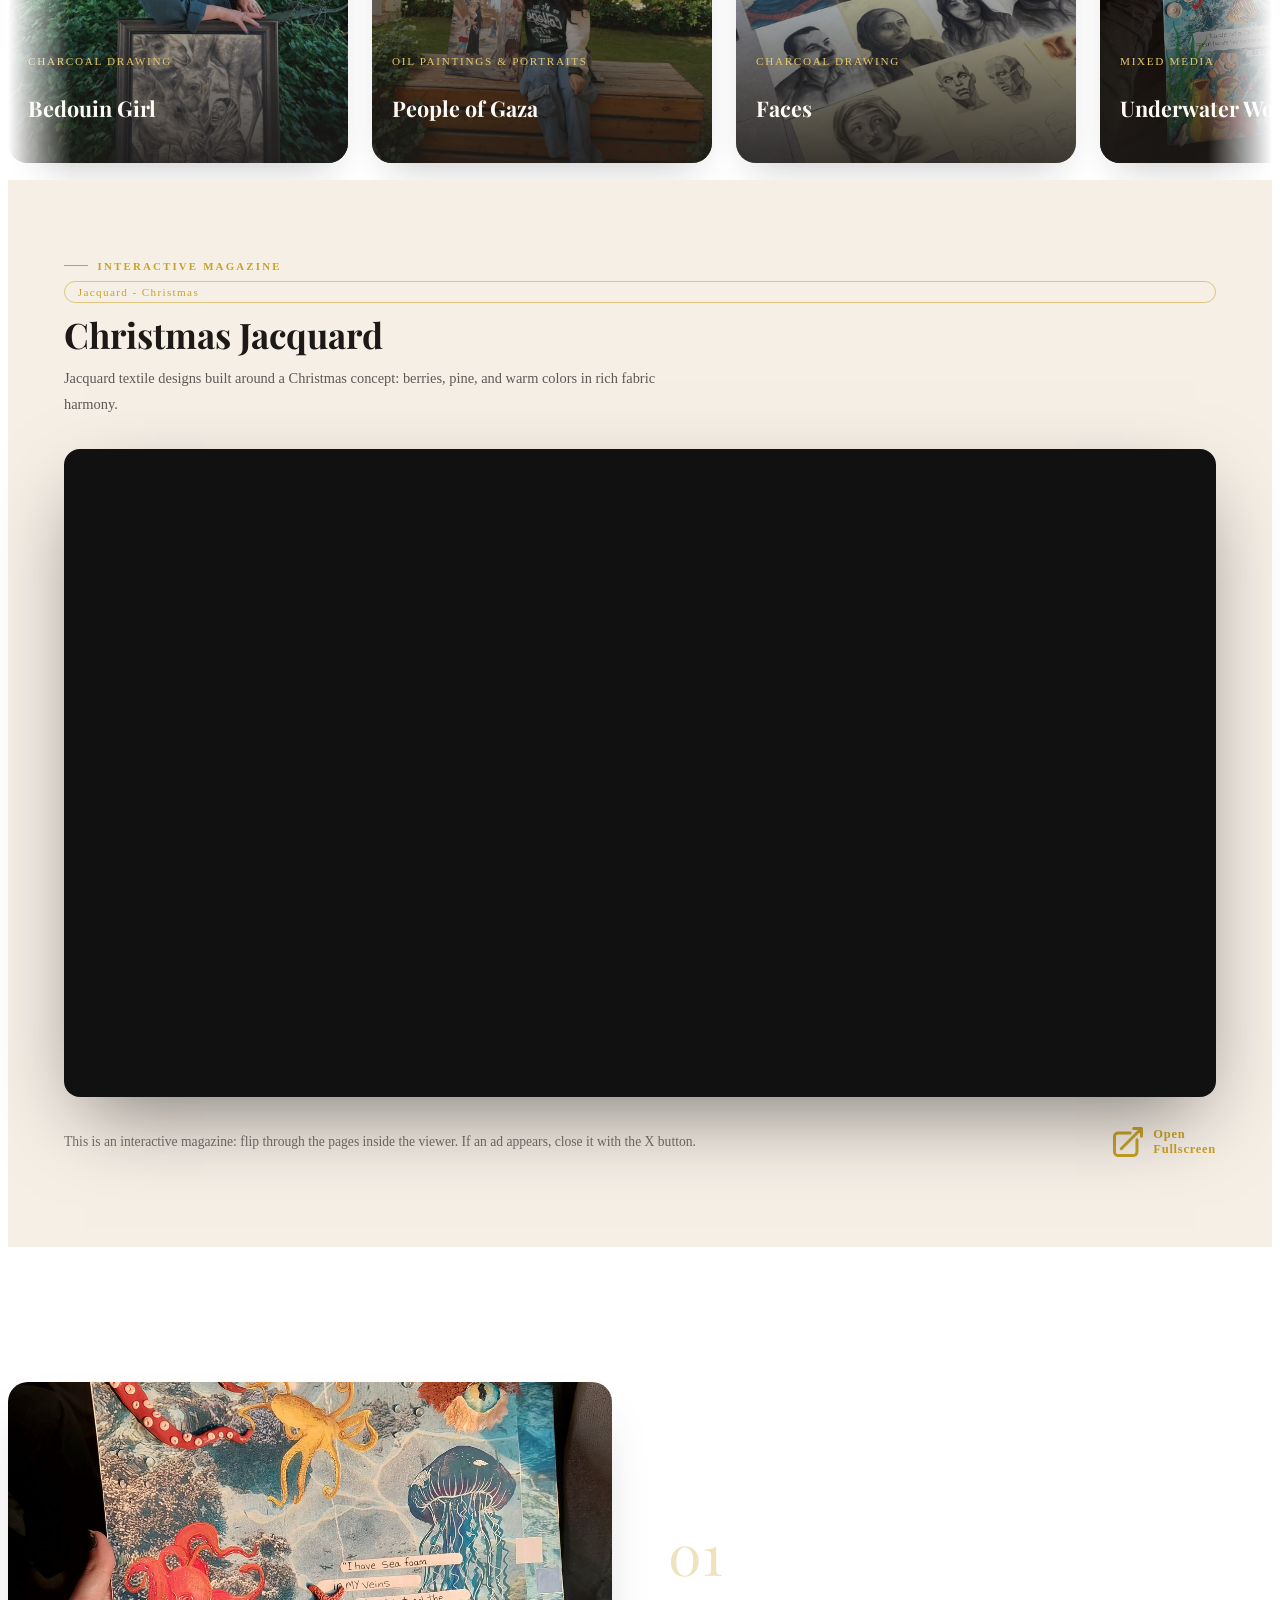
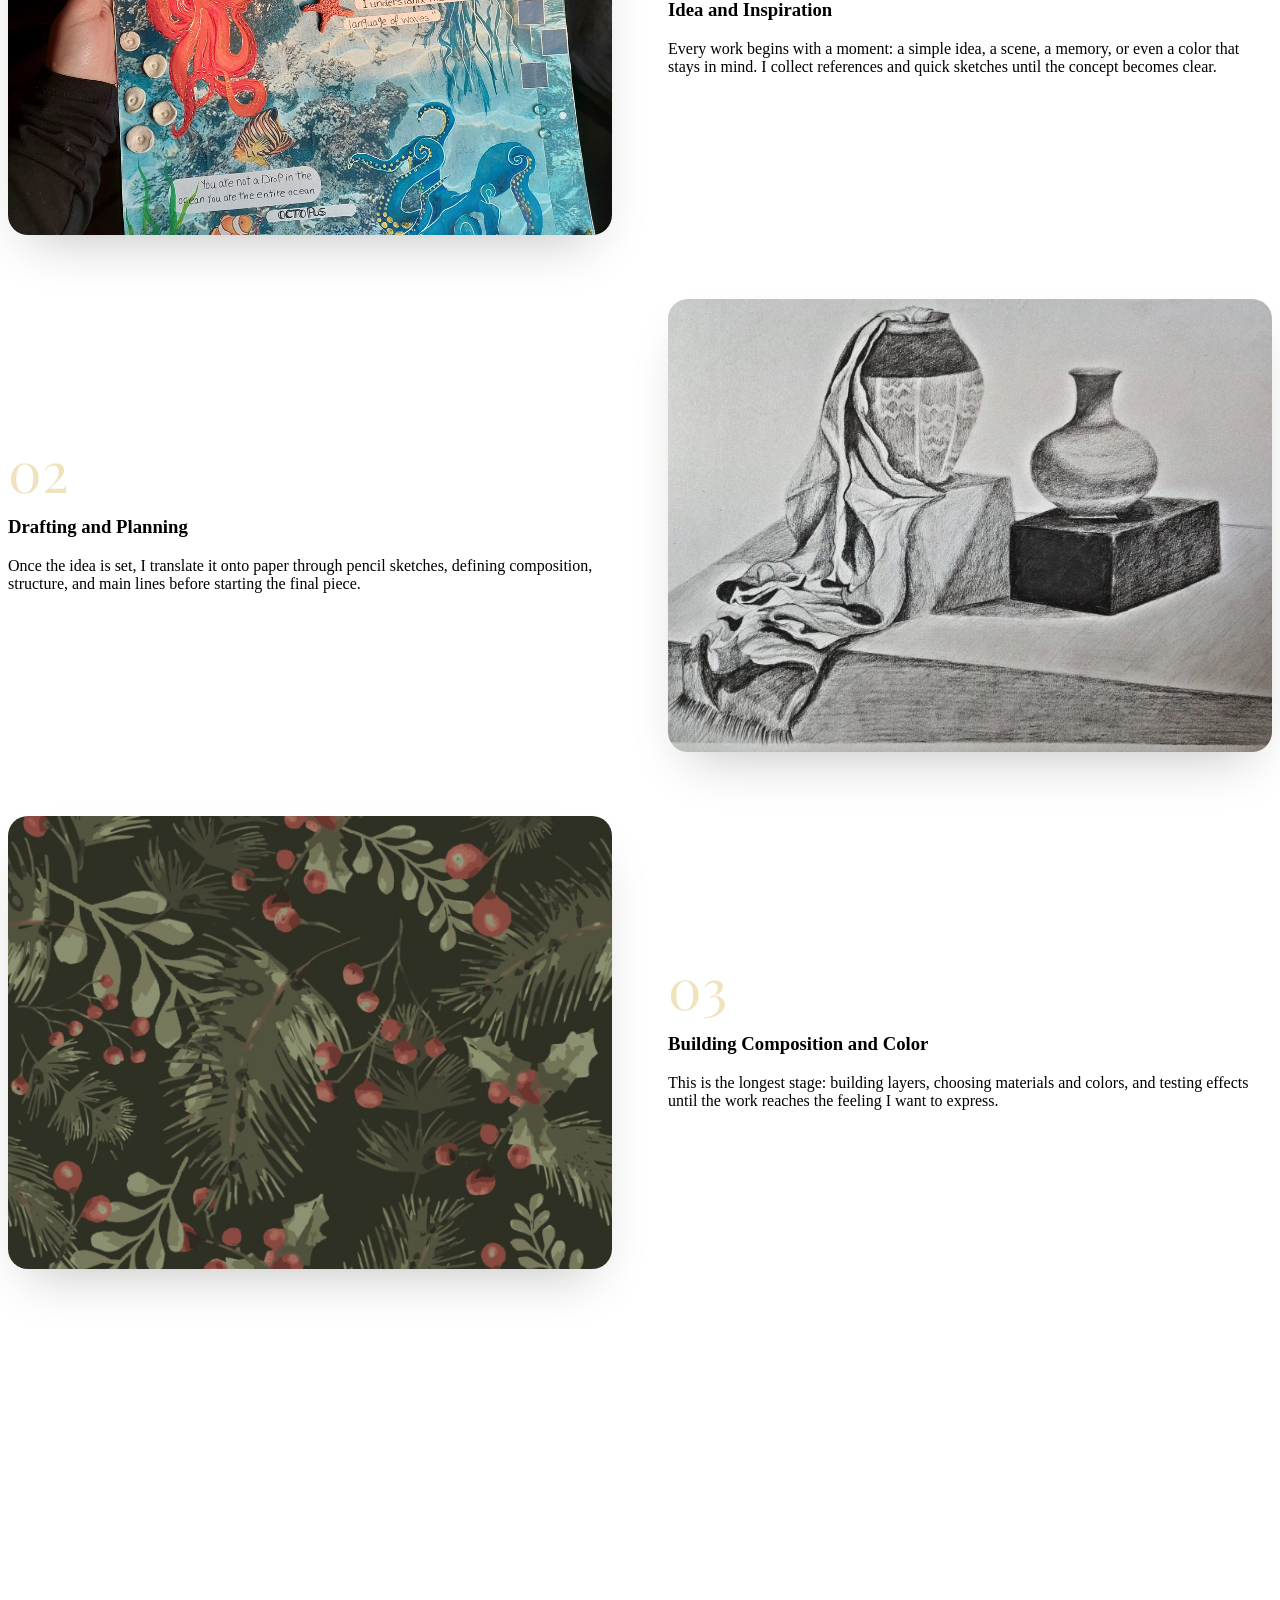
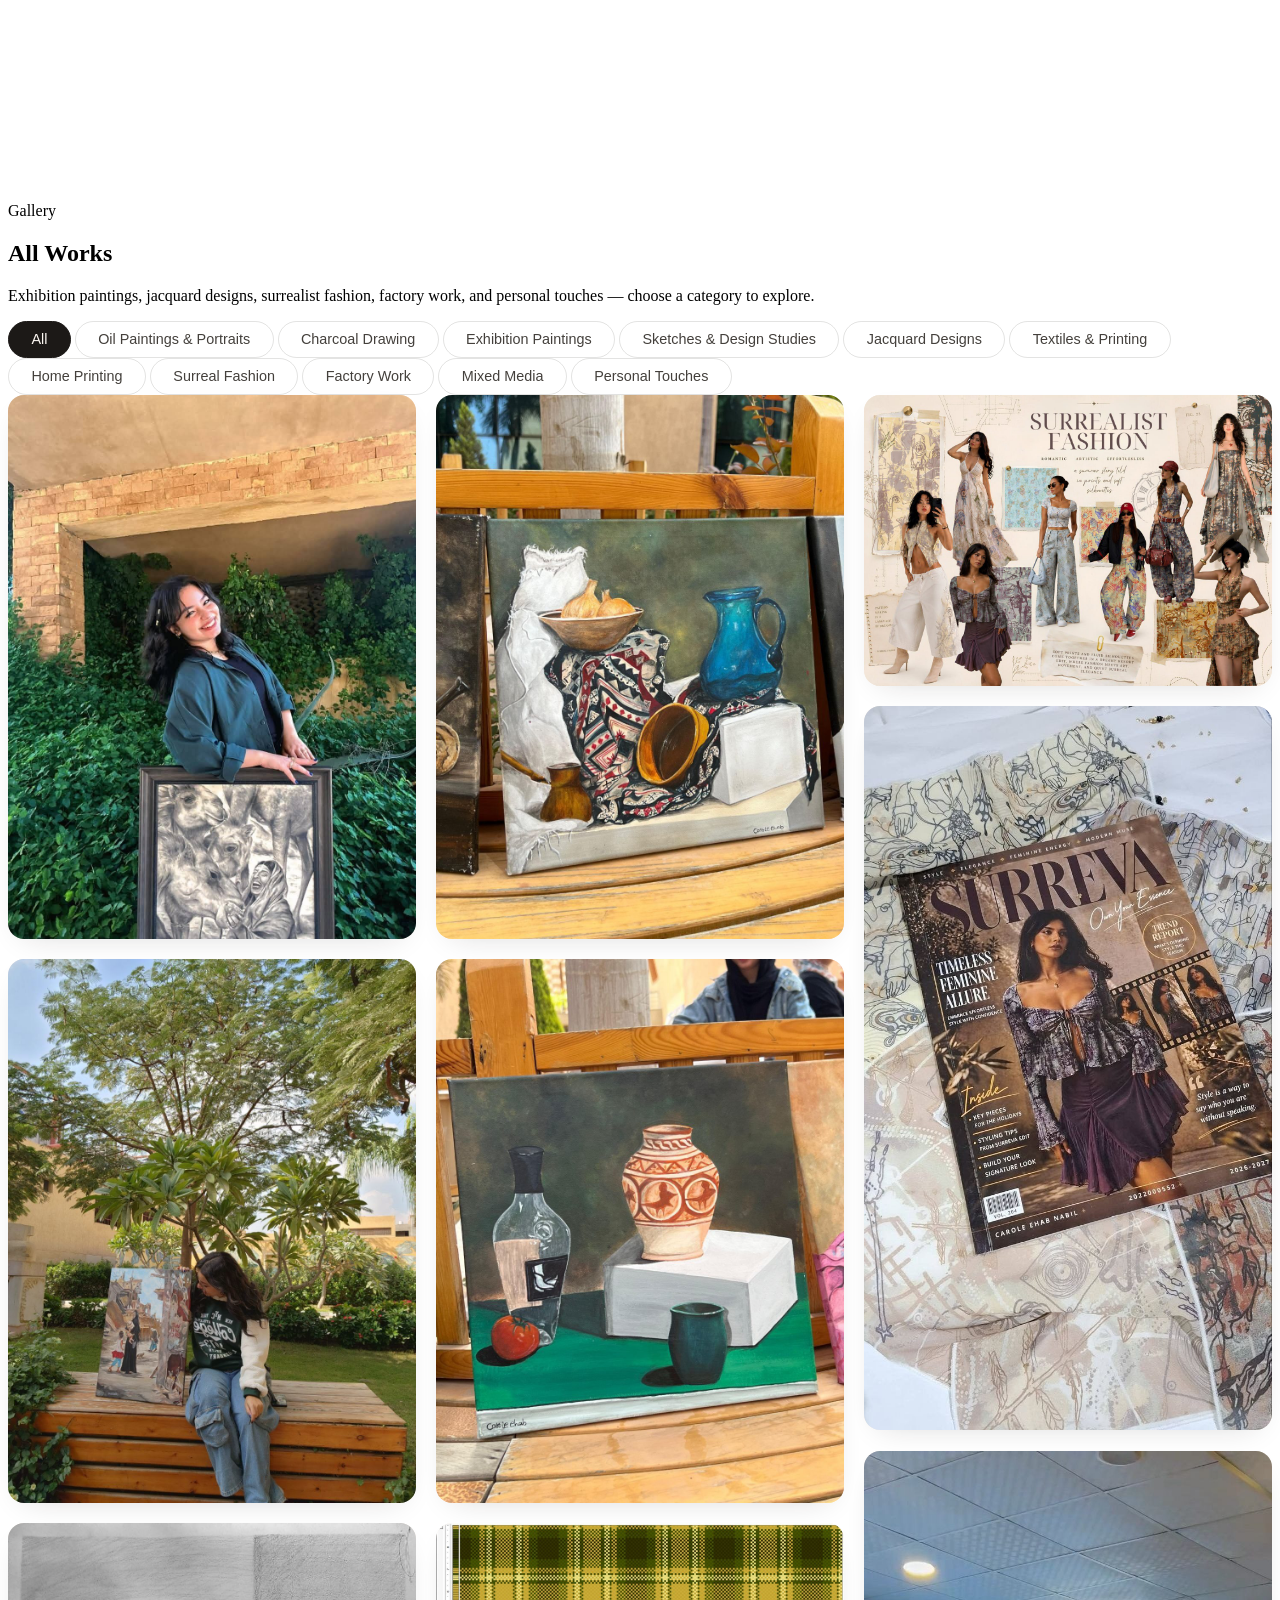
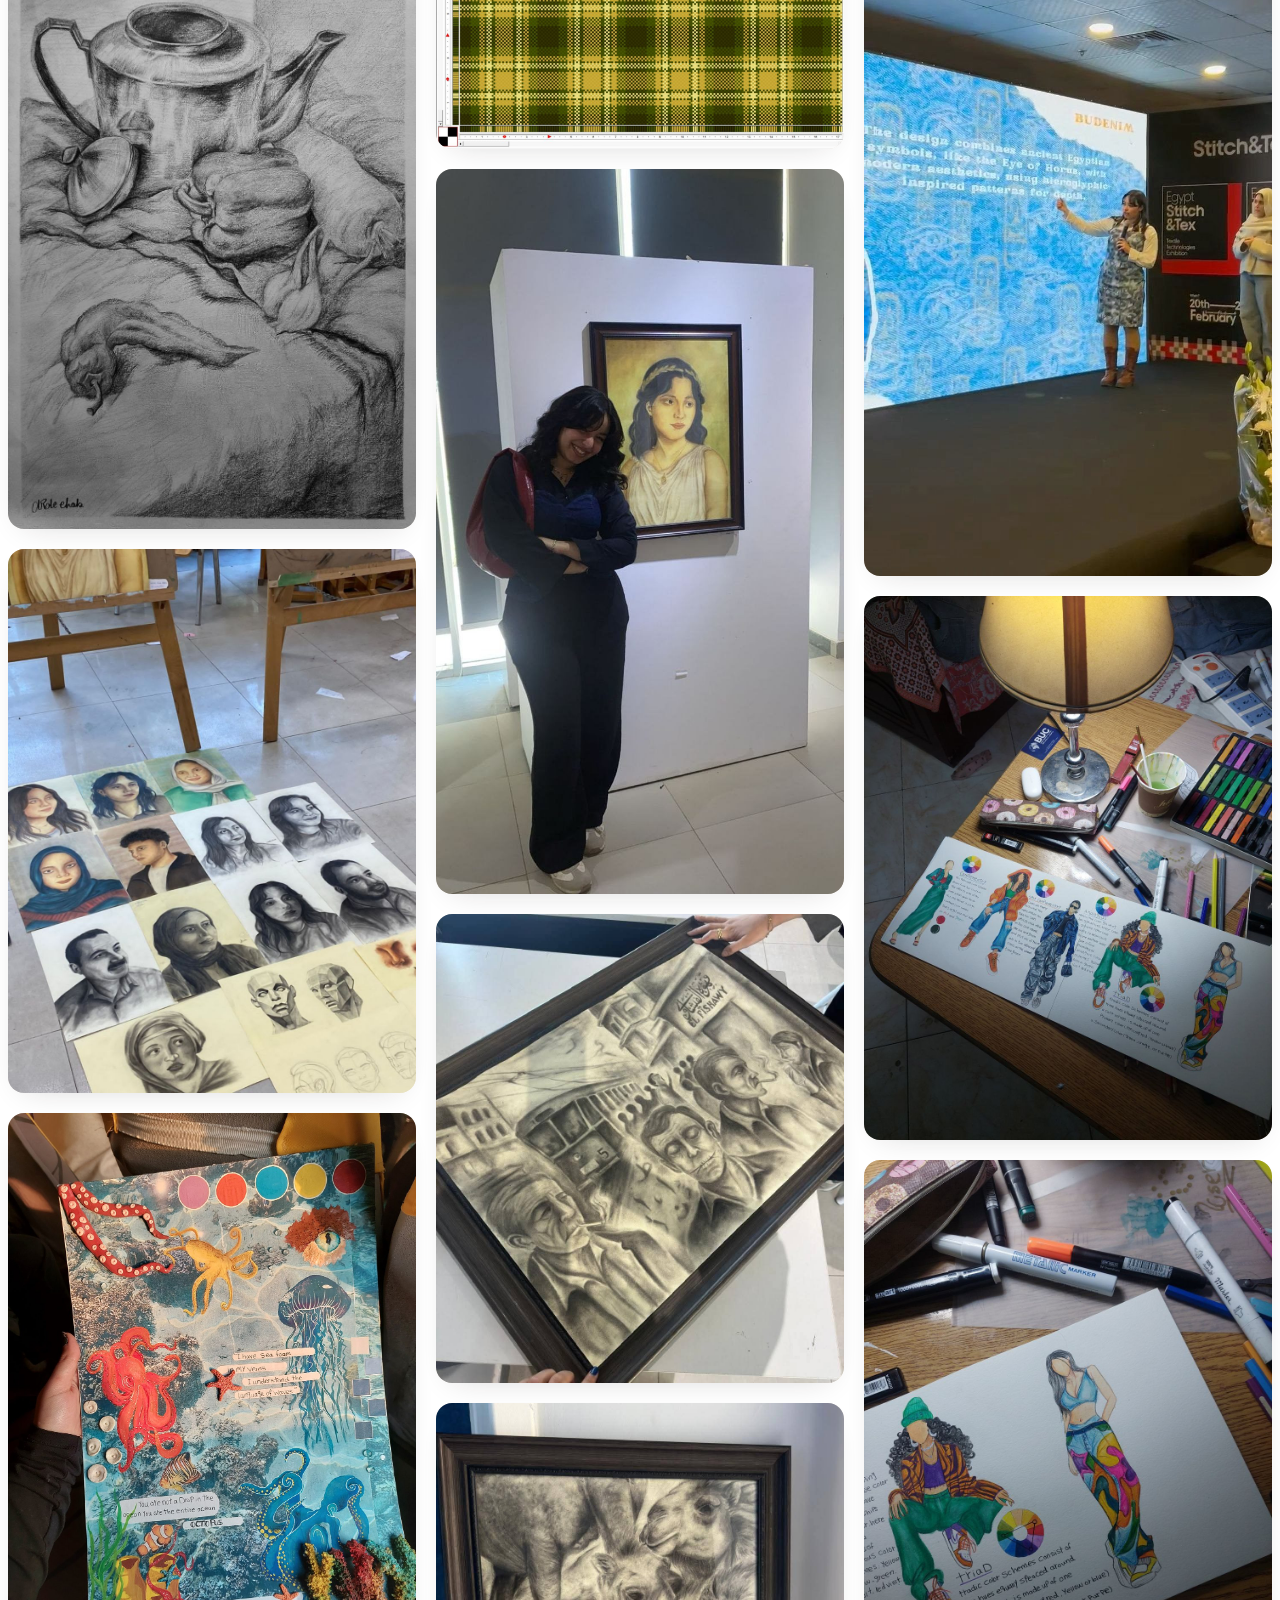
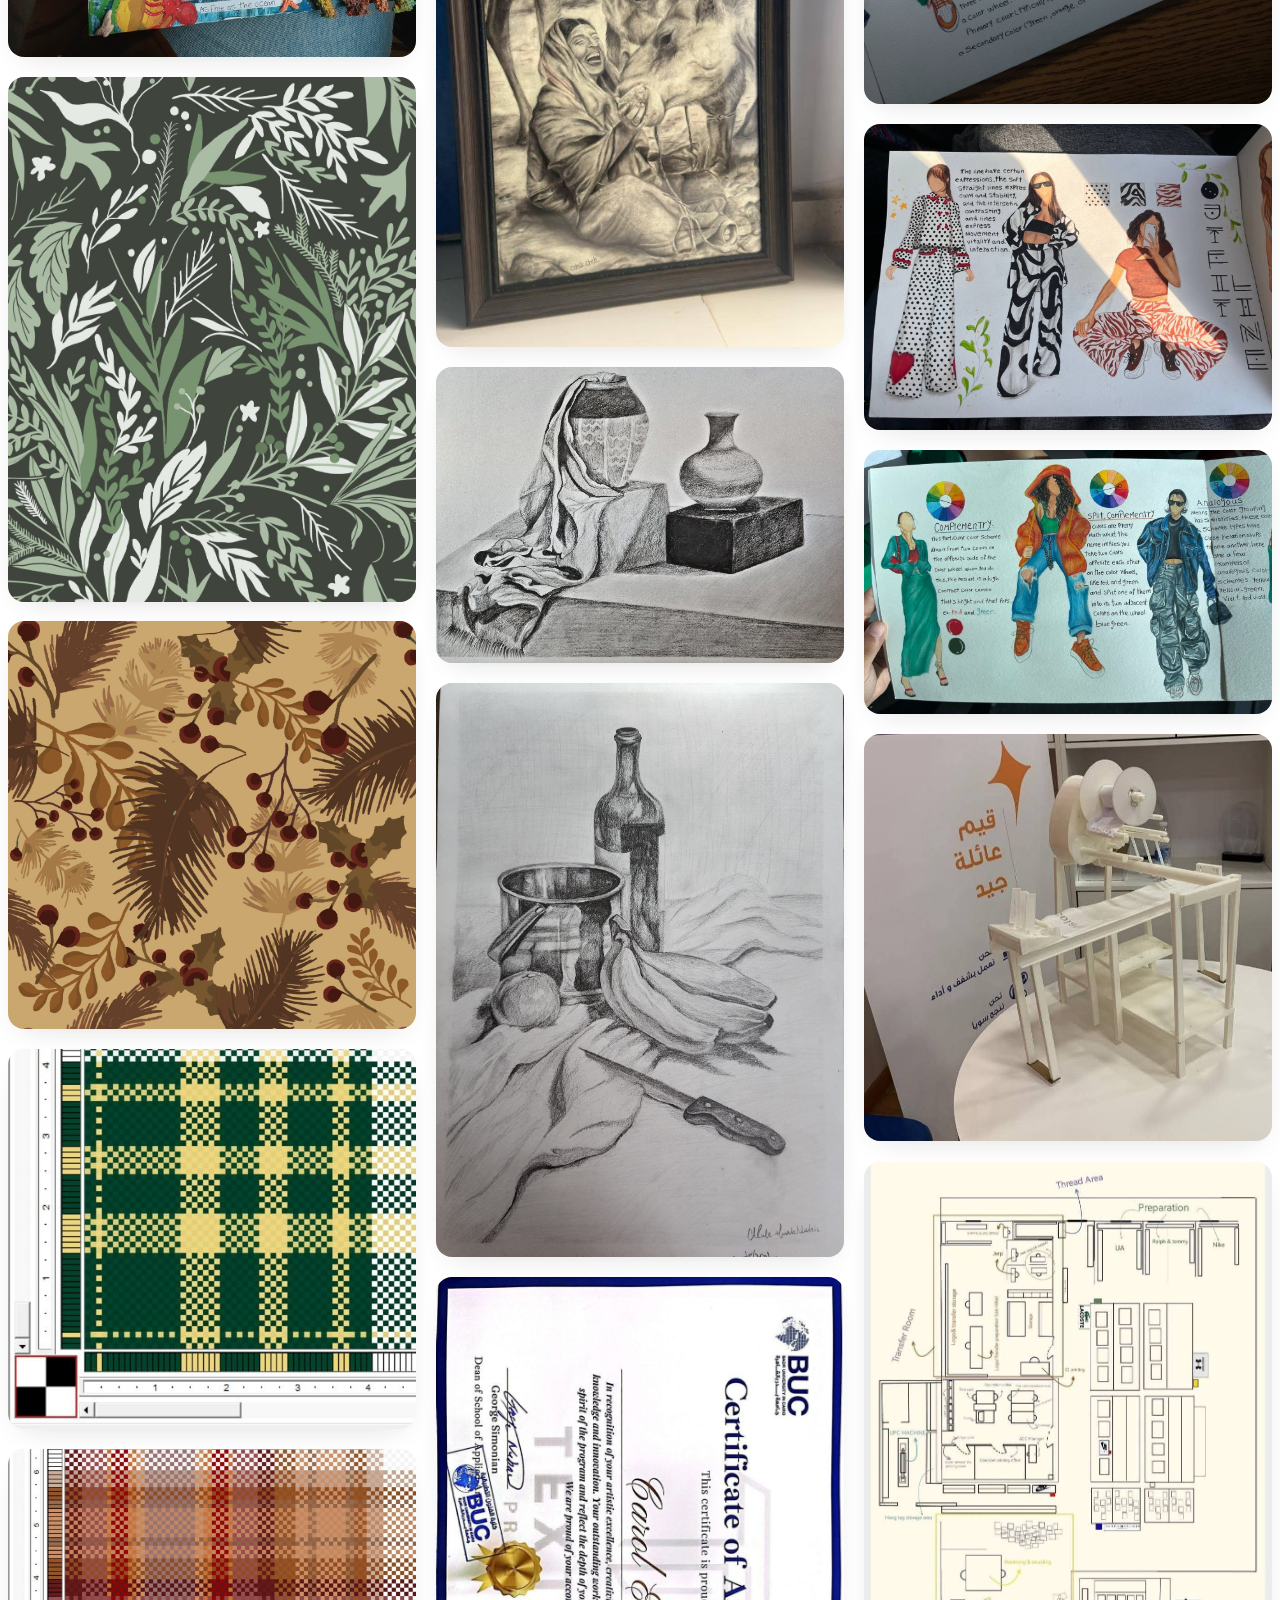
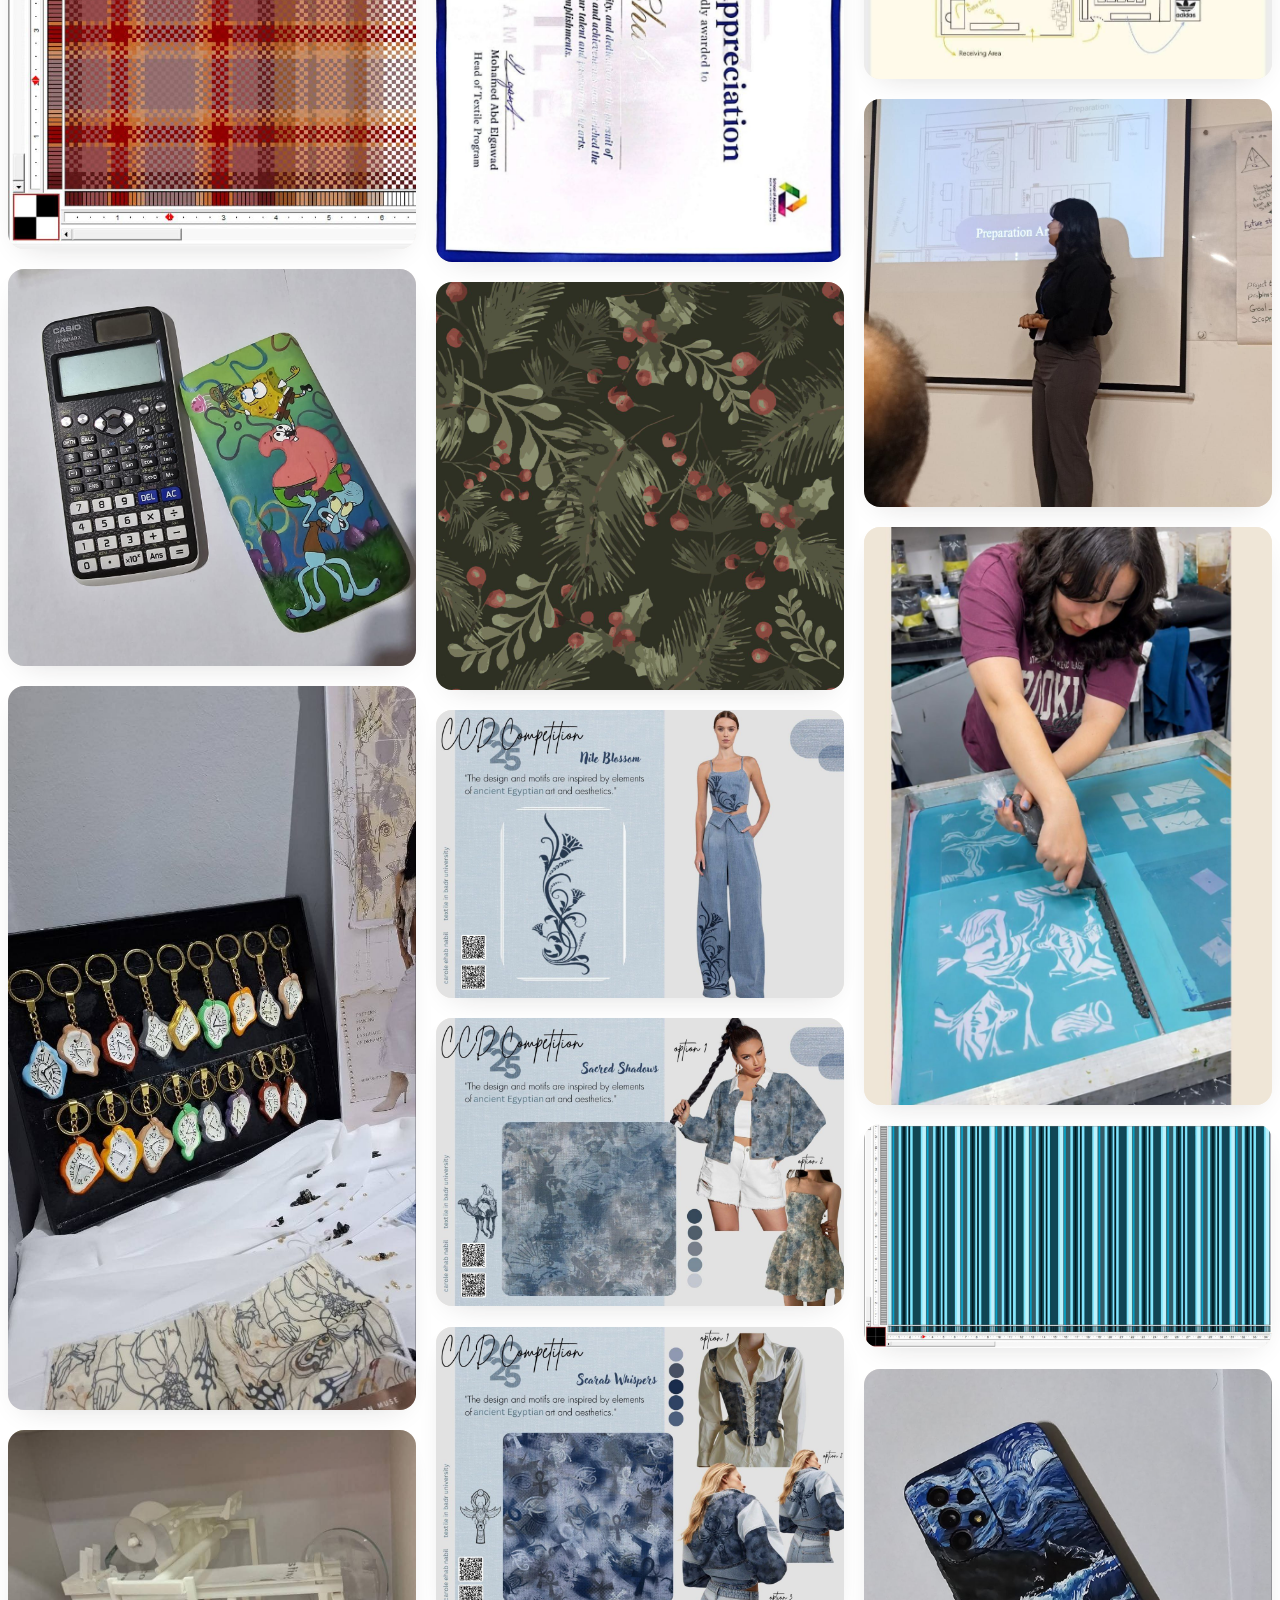
==== commit b8efc712: "Add hero CV button" ====
--- a/index.html
+++ b/index.html
@@ -35,7 +35,7 @@
   }
 </script>
 
-<link rel="stylesheet" href="css/style.css?v=20260618-motion-section">
+<link rel="stylesheet" href="css/style.css?v=20260618-cv-button">
 </head>
 <body class="bg-cream text-ink font-ar antialiased">
 
@@ -132,9 +132,13 @@
         <a href="#gallery" class="hero-btn-primary cursor-pointer">
           <span data-text="hero.ctaPrimary">استعرضي الأعمال</span>
           <svg class="w-4 h-4" fill="none" viewBox="0 0 24 24" stroke="currentColor" stroke-width="2" style="transform:scaleX(-1)"><path stroke-linecap="round" stroke-linejoin="round" d="M10.5 19.5L3 12m0 0l7.5-7.5M3 12h18" /></svg>
-        </a>
-        <a href="#about" class="hero-btn-secondary cursor-pointer" data-text="hero.ctaSecondary">تعرفي عليها</a>
-      </div>
+        </a>
+        <a href="#about" class="hero-btn-secondary cursor-pointer" data-text="hero.ctaSecondary">تعرفي عليها</a>
+        <a href="files/Carole_Ehab_Nabil_CV.pdf" target="_blank" rel="noopener" class="hero-btn-secondary hero-btn-cv cursor-pointer">
+          <span data-text="hero.ctaCv">تحميل السيرة الذاتية</span>
+          <svg class="w-4 h-4" fill="none" viewBox="0 0 24 24" stroke="currentColor" stroke-width="2" aria-hidden="true"><path stroke-linecap="round" stroke-linejoin="round" d="M12 3v12m0 0 4.5-4.5M12 15l-4.5-4.5M5 21h14" /></svg>
+        </a>
+      </div>
     </div>
   </div>
 
--- a/css/style.css
+++ b/css/style.css
@@ -1145,13 +1145,30 @@
   transition: all 0.3s ease;
   text-decoration: none;
 }
-.hero-btn-secondary:hover {
-  border-color: #C9A227;
-  color: #E8C766;
-}
-
-/* Scroll cue override for dark hero */
-.hero-scroll-cue {
+.hero-btn-secondary:hover {
+  border-color: #C9A227;
+  color: #E8C766;
+}
+.hero-btn-cv {
+  border-color: rgba(201,162,39,0.34);
+  background: rgba(28,25,23,0.18);
+}
+.hero-btn-cv:hover {
+  background: rgba(201,162,39,0.12);
+}
+@media (max-width: 479px) {
+  .hero-cta-group {
+    align-items: stretch;
+    flex-direction: column;
+  }
+  .hero-cta-group > a {
+    justify-content: center;
+    width: 100%;
+  }
+}
+
+/* Scroll cue override for dark hero */
+.hero-scroll-cue {
   position: absolute;
   bottom: 2rem;
   left: 50%;
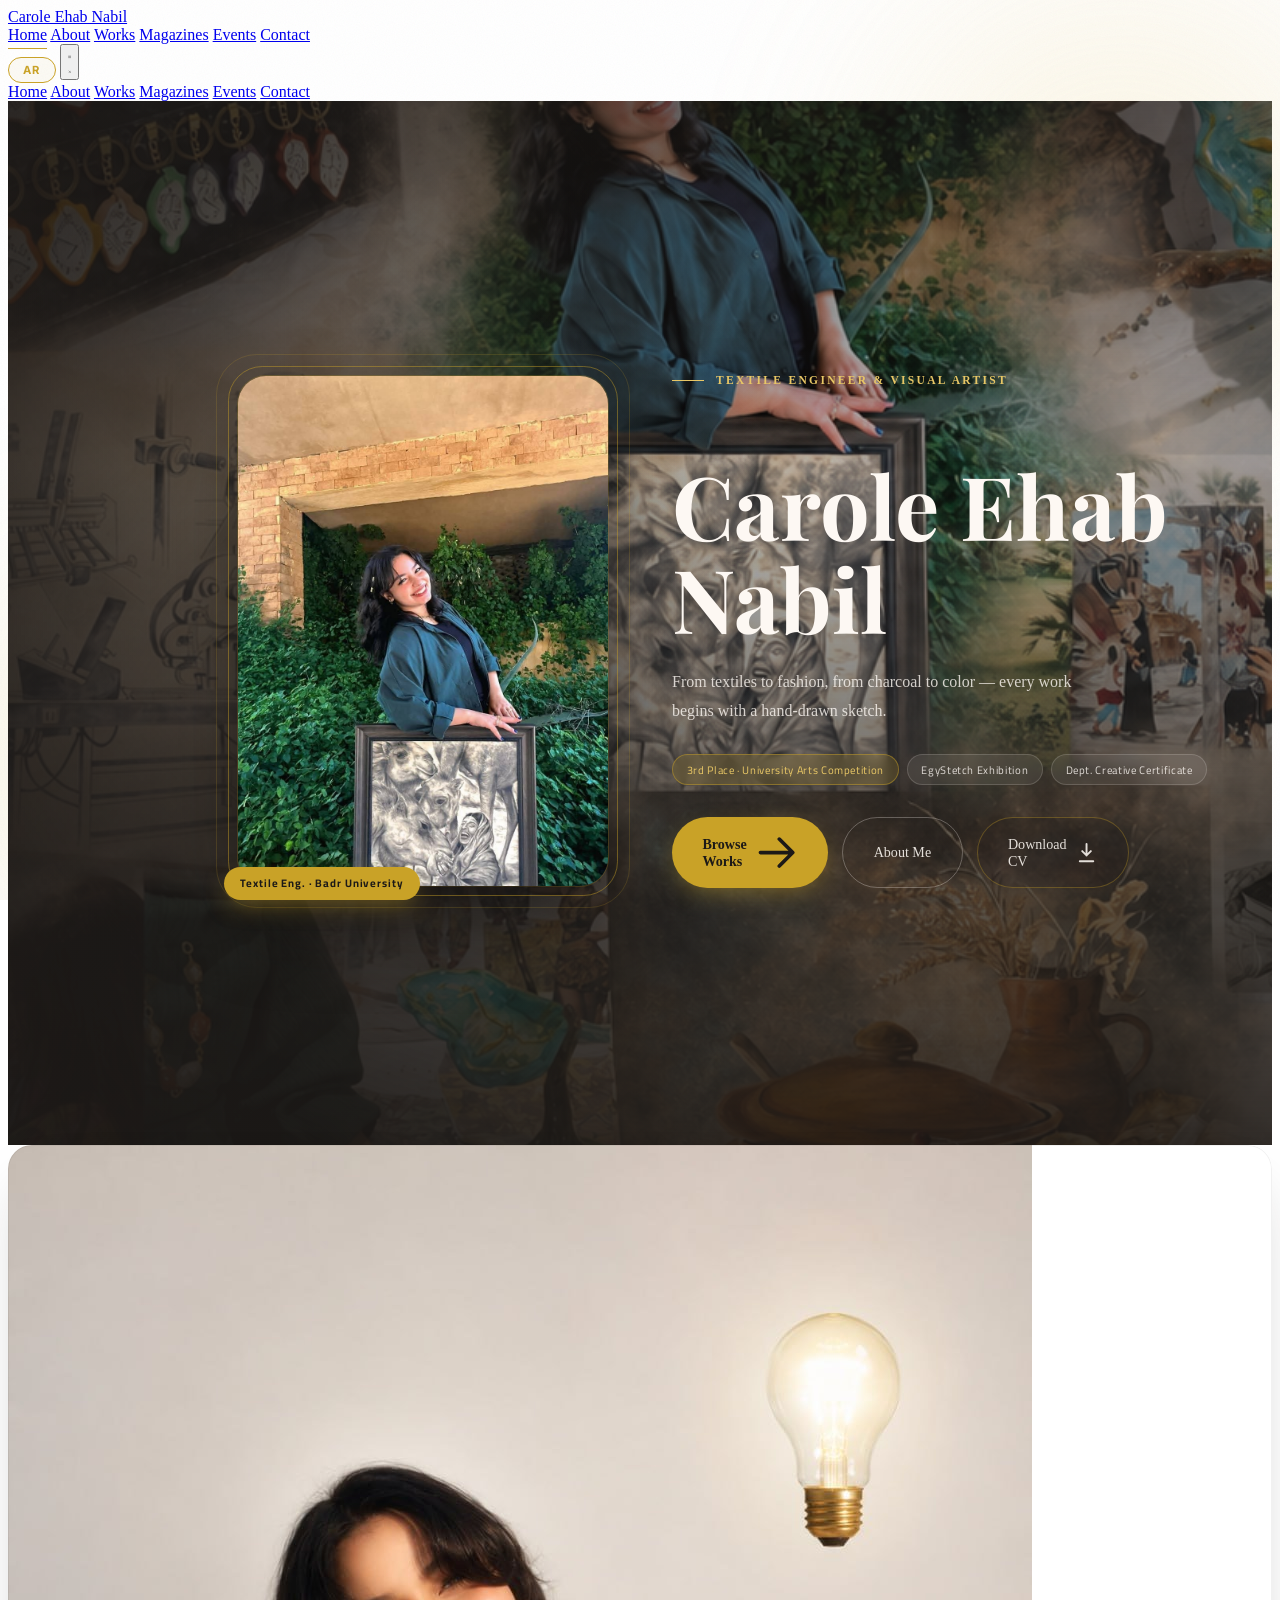
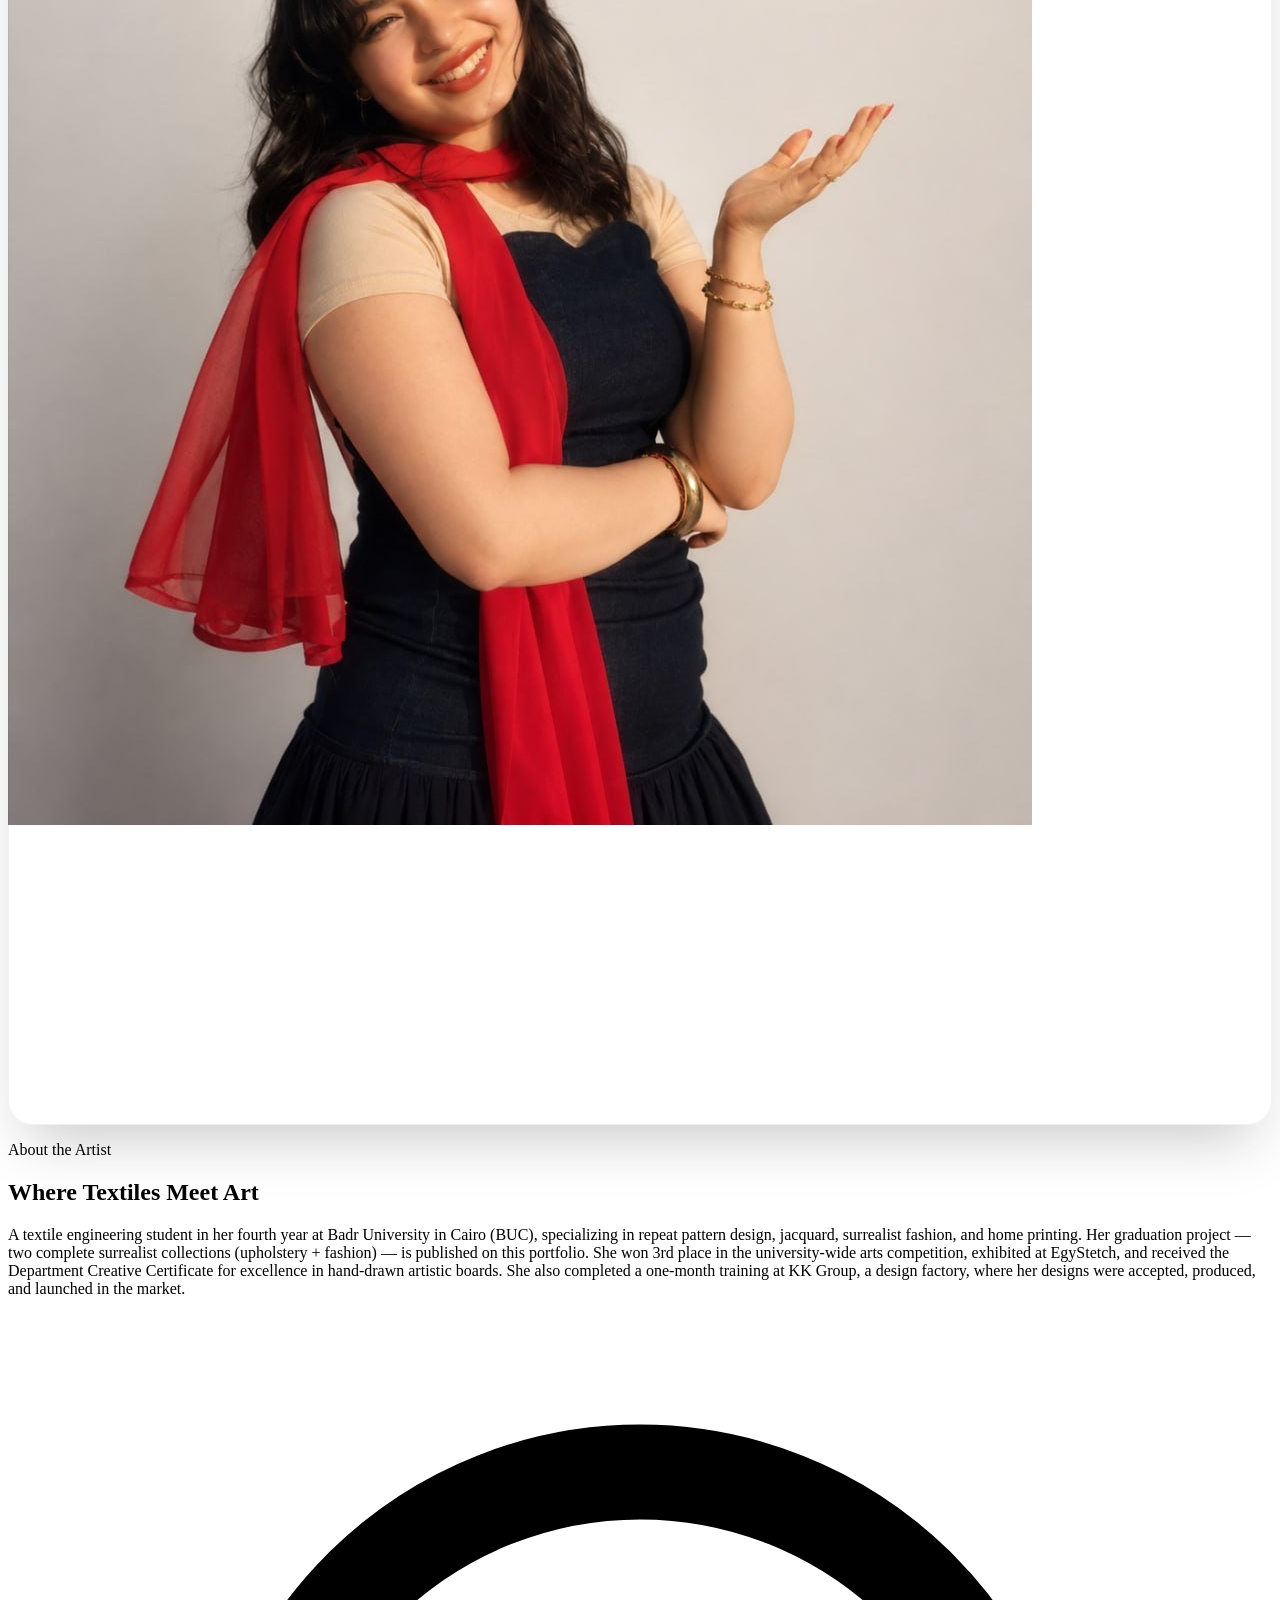
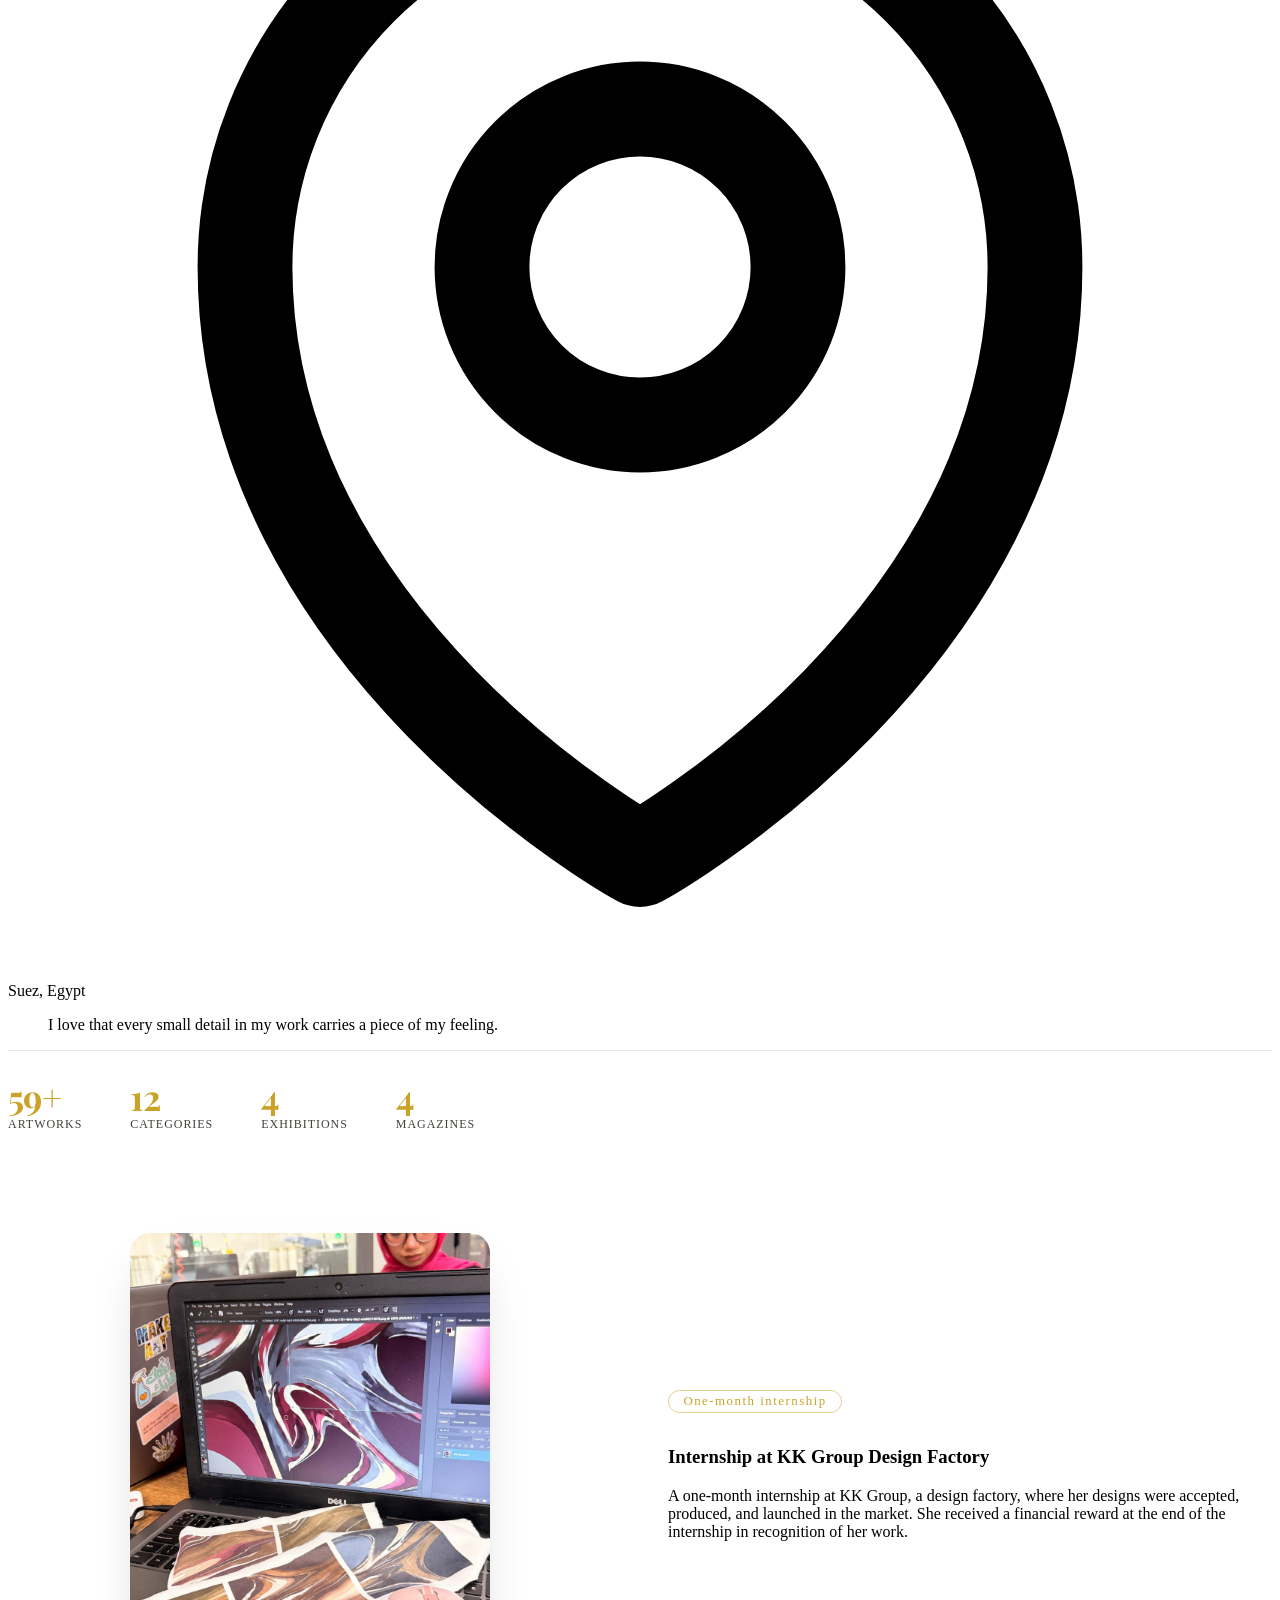
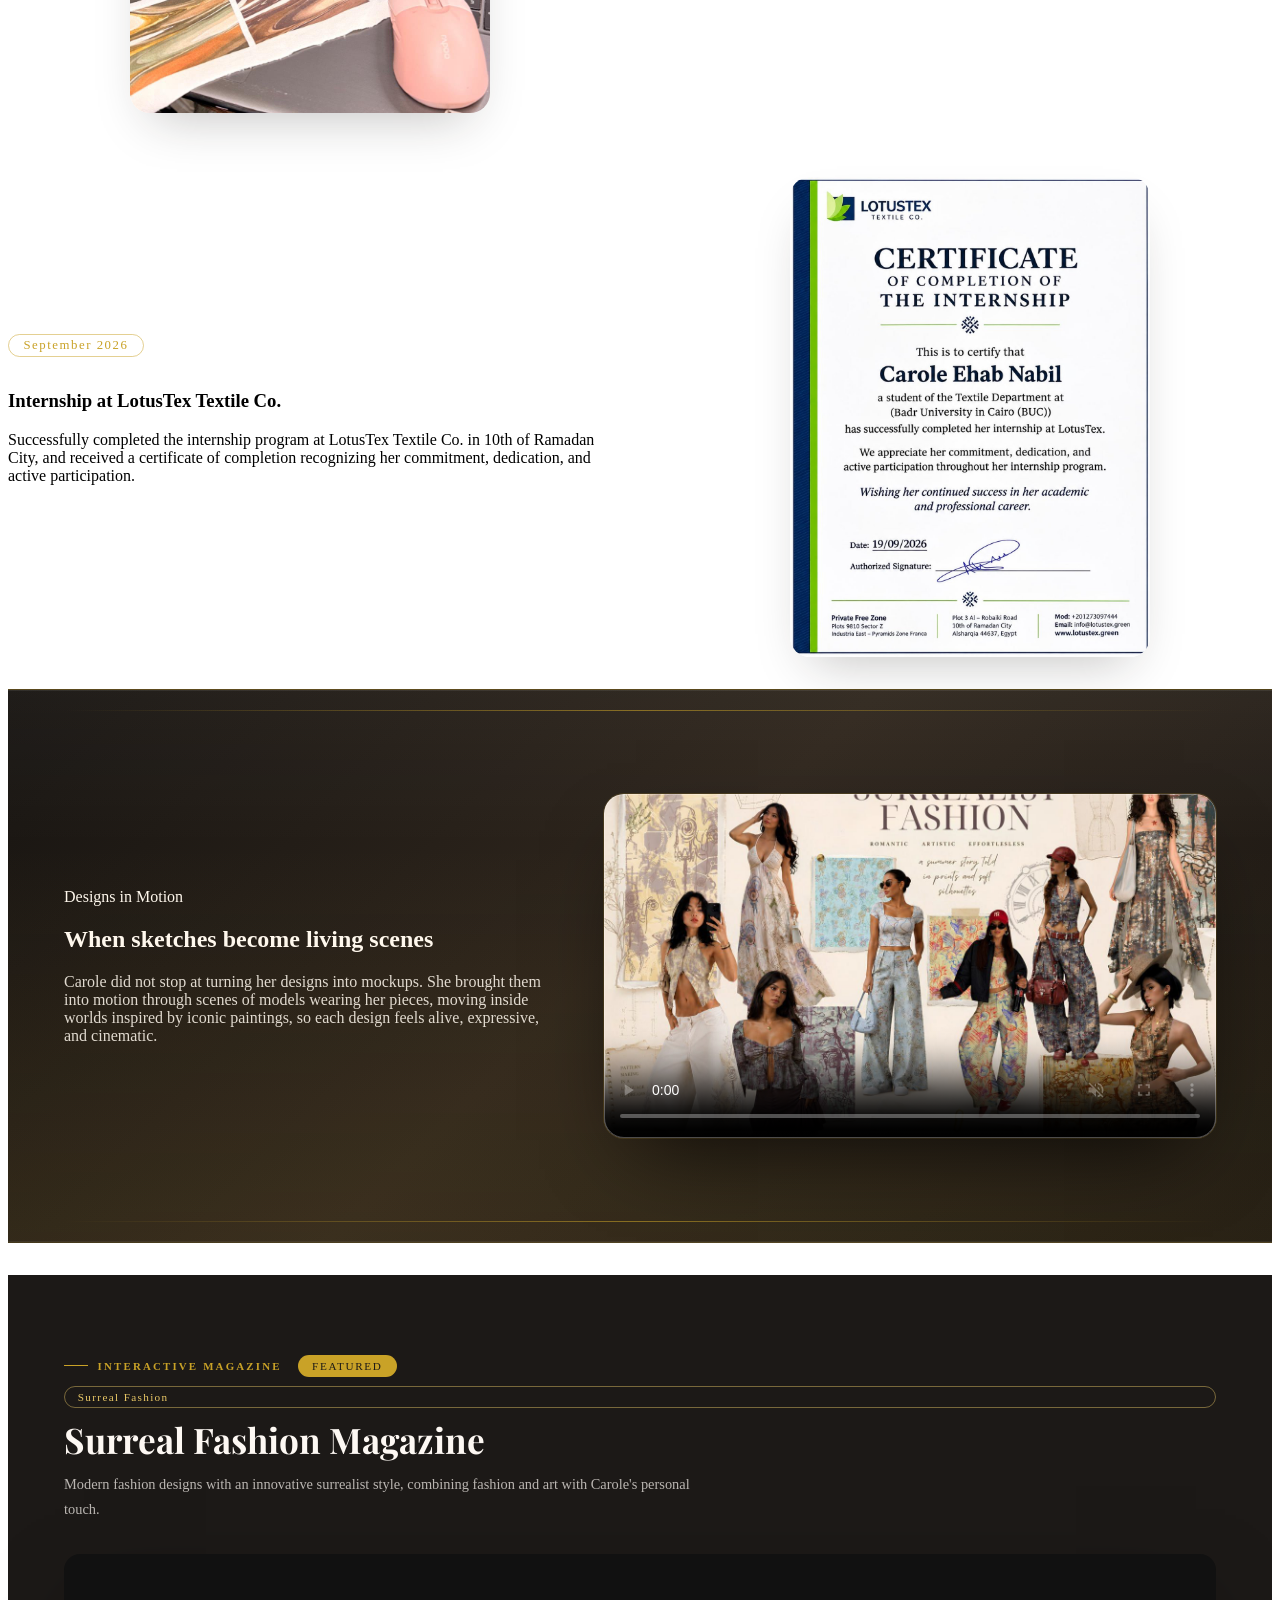
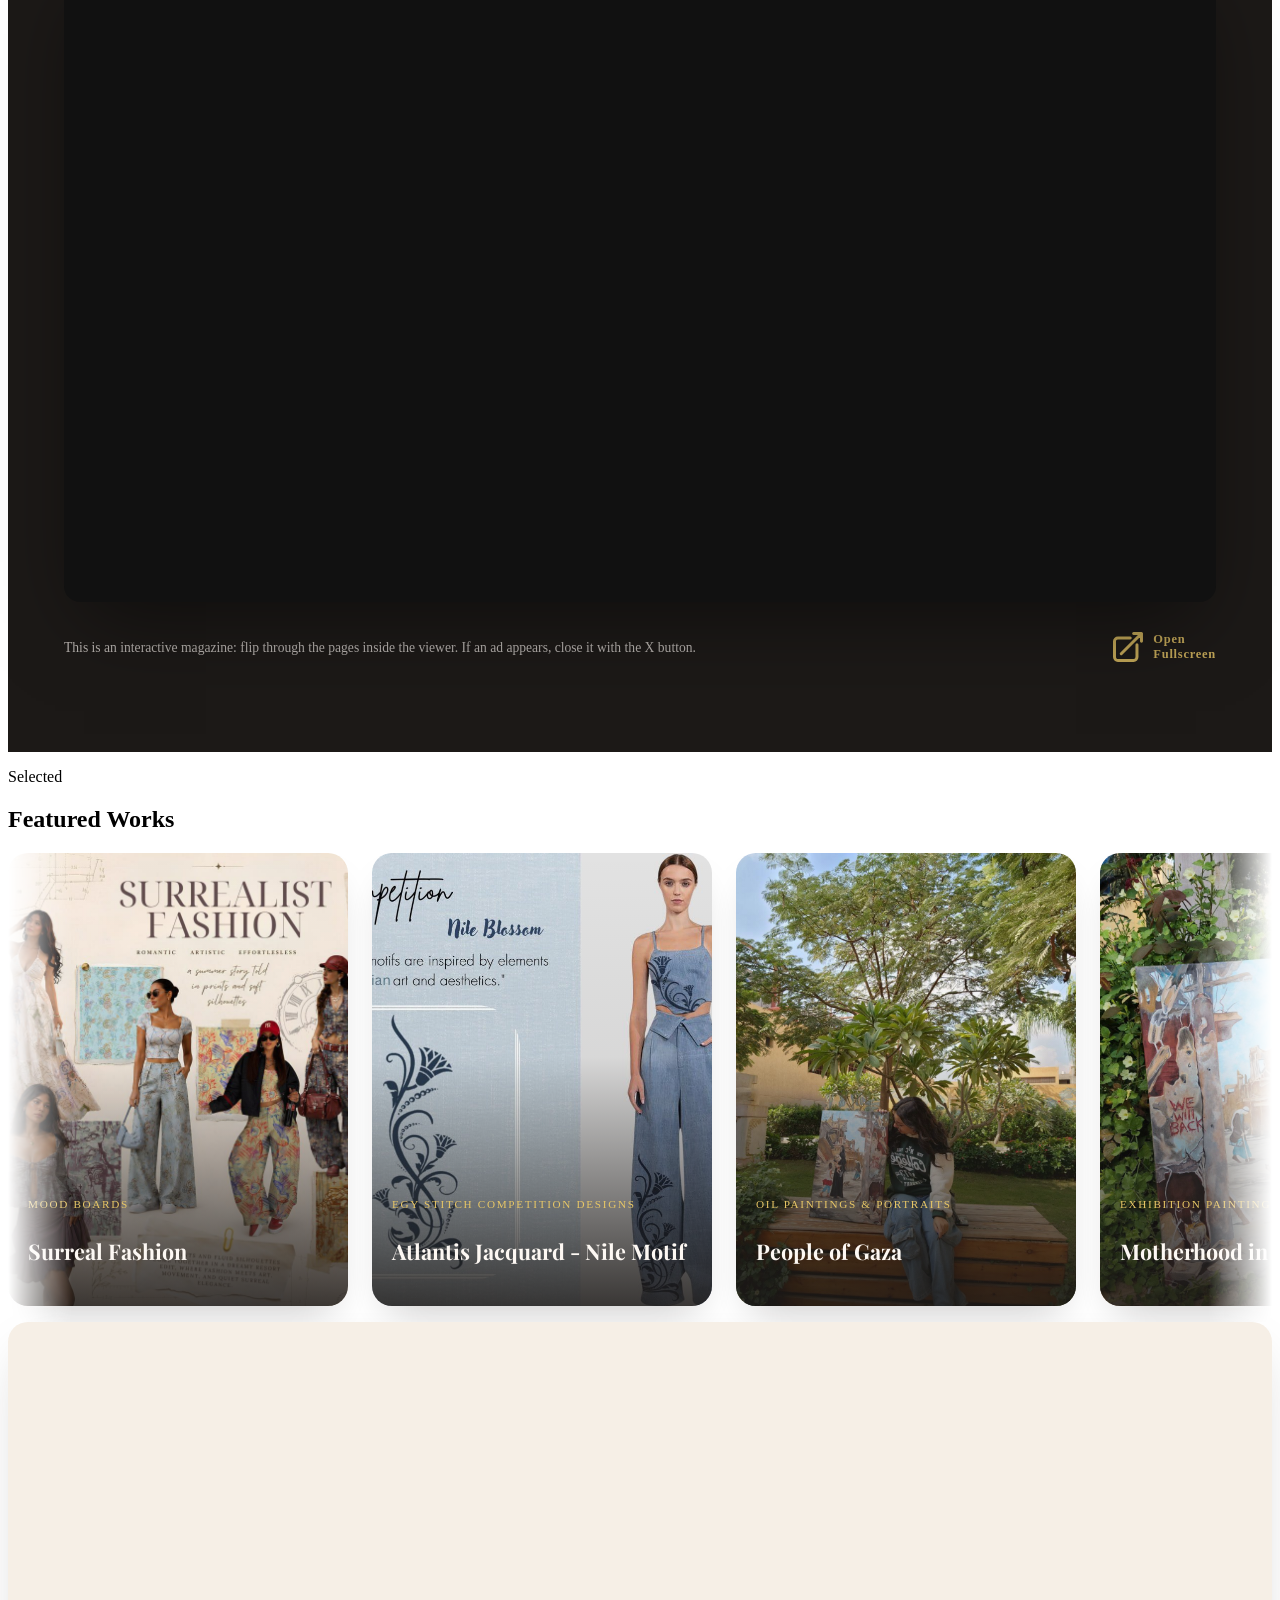
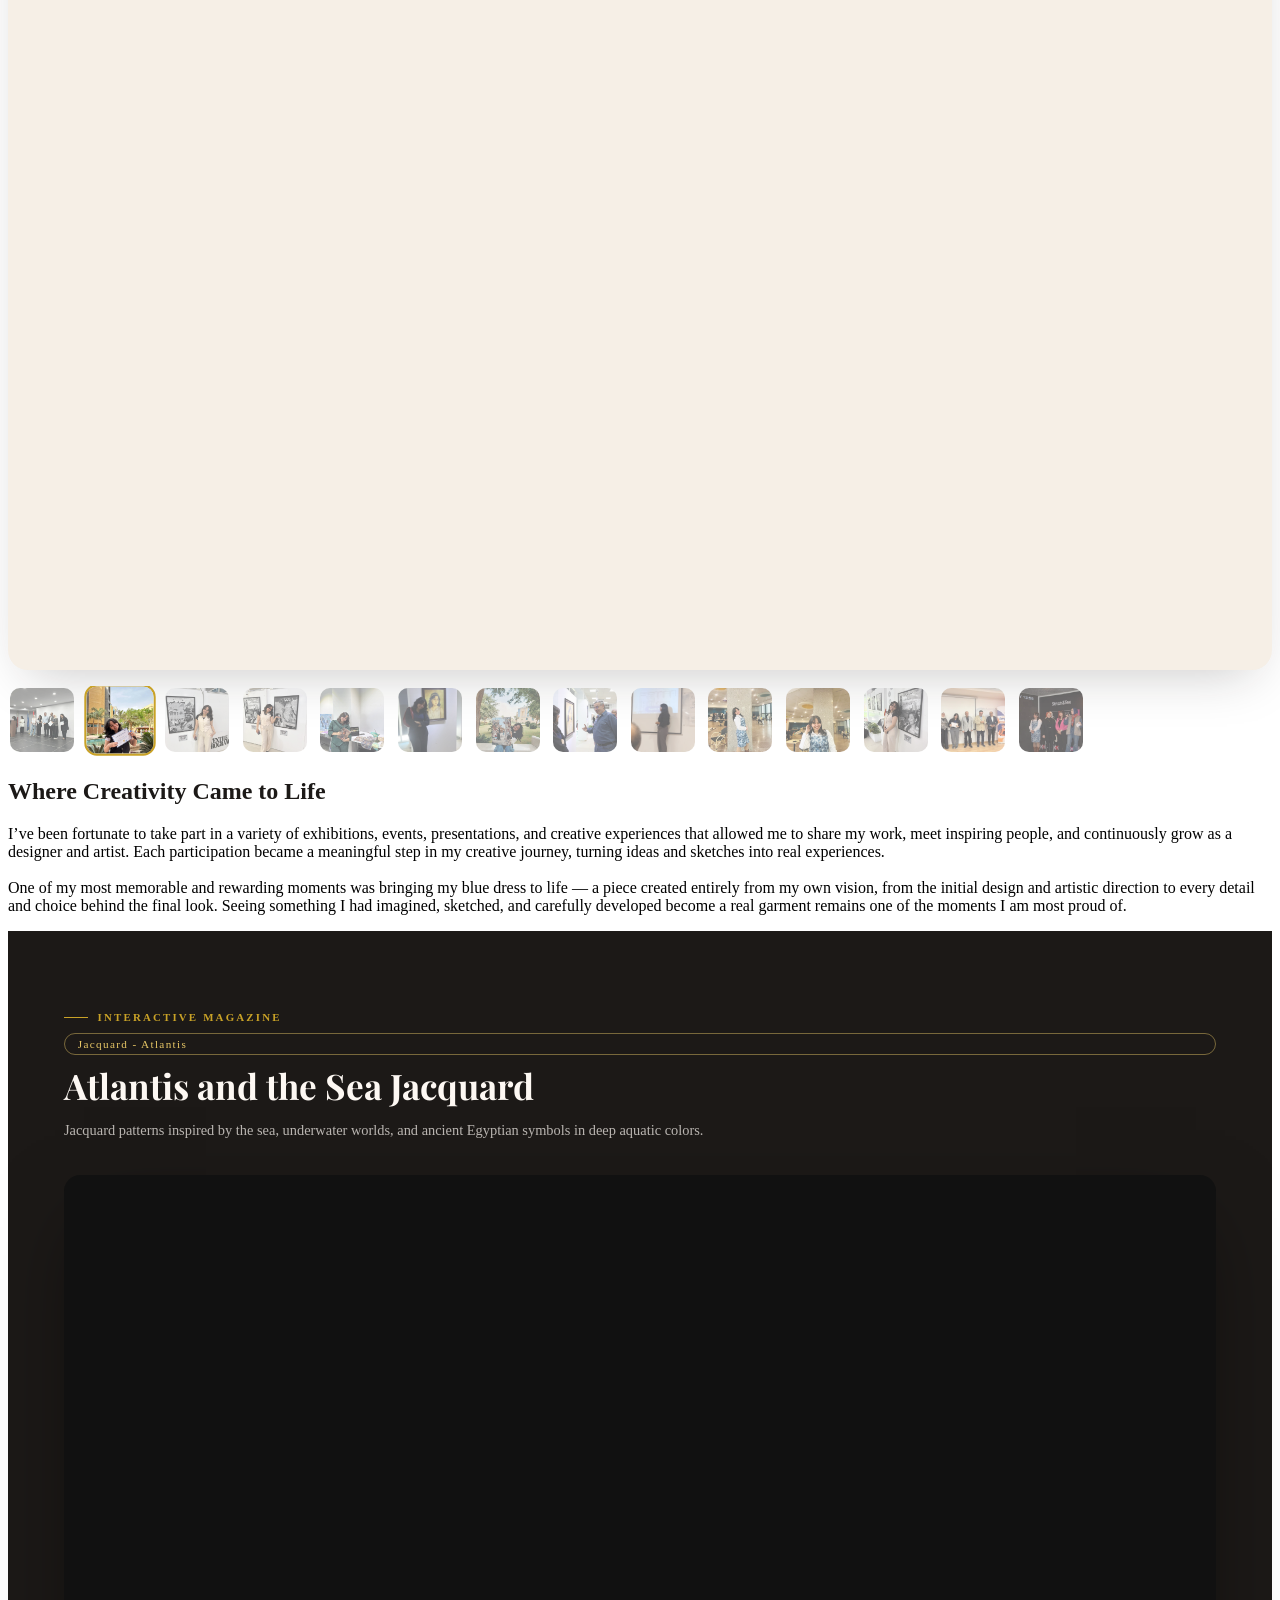
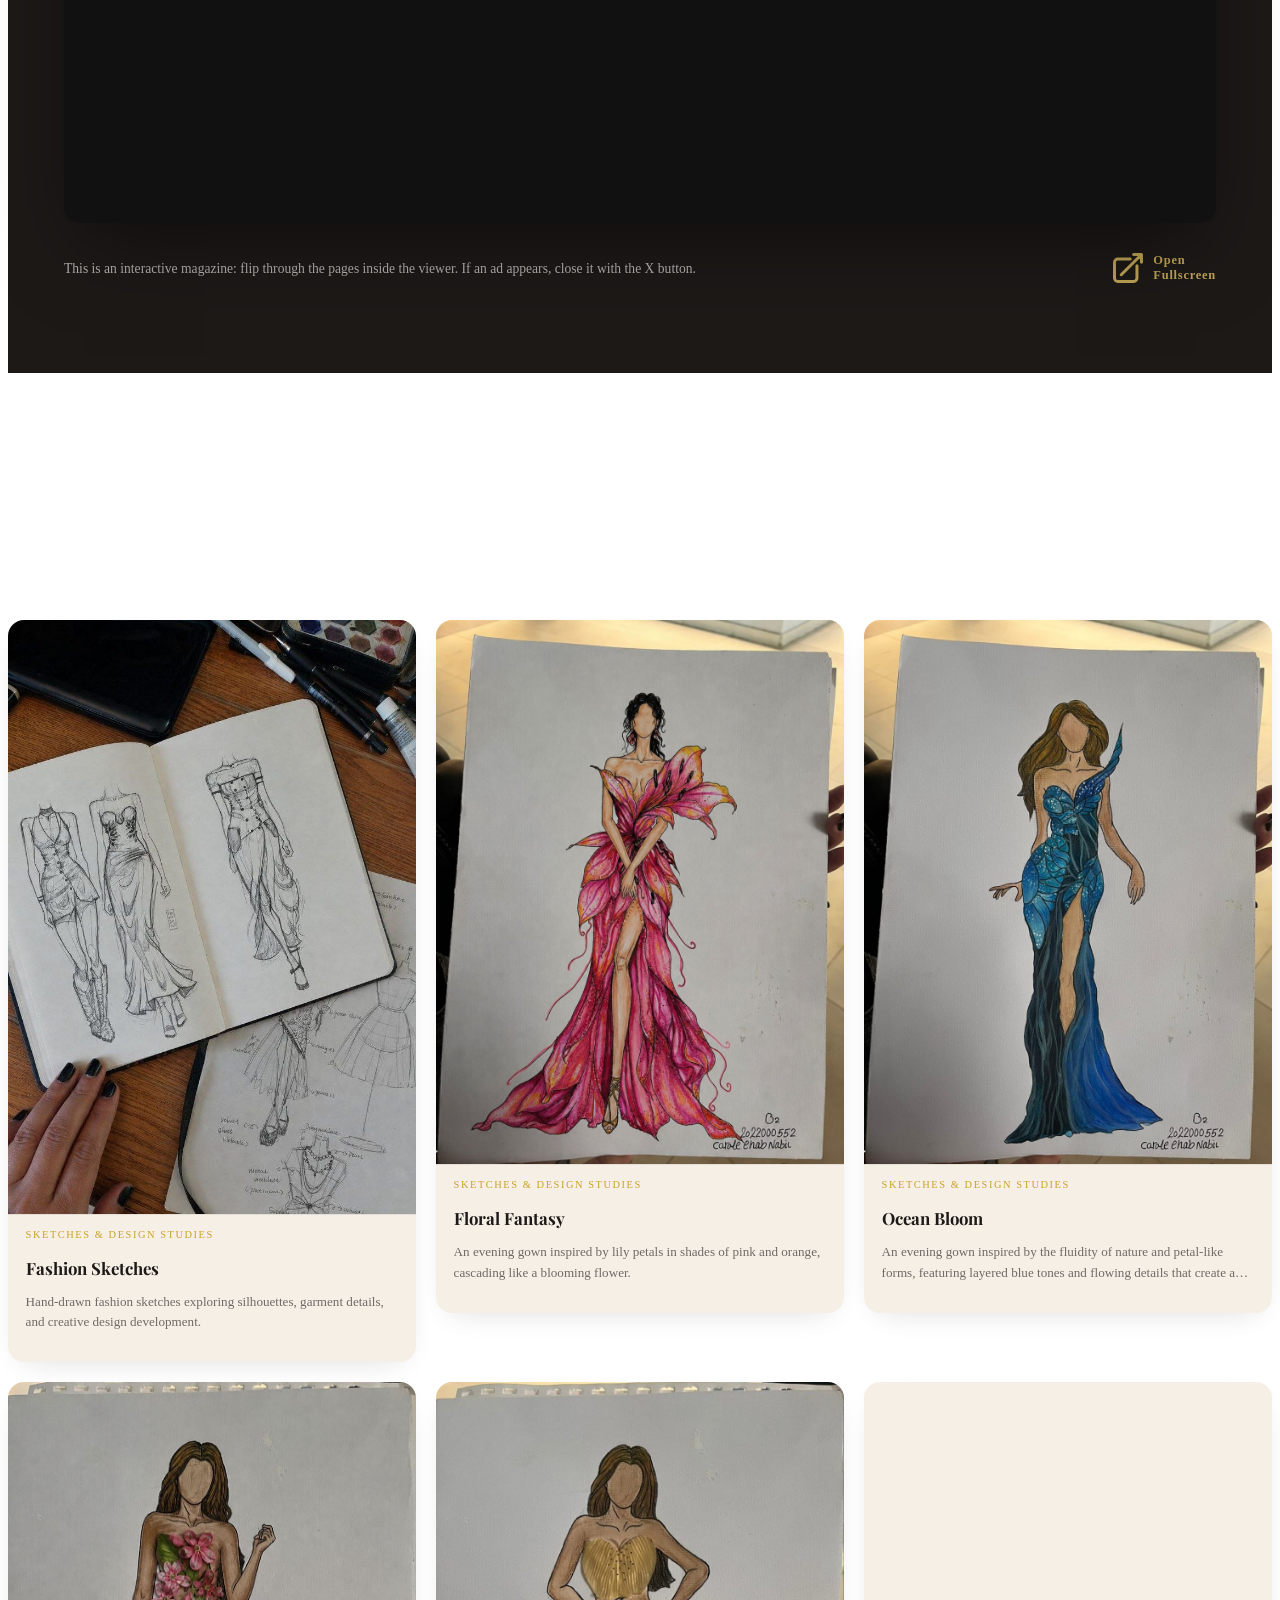
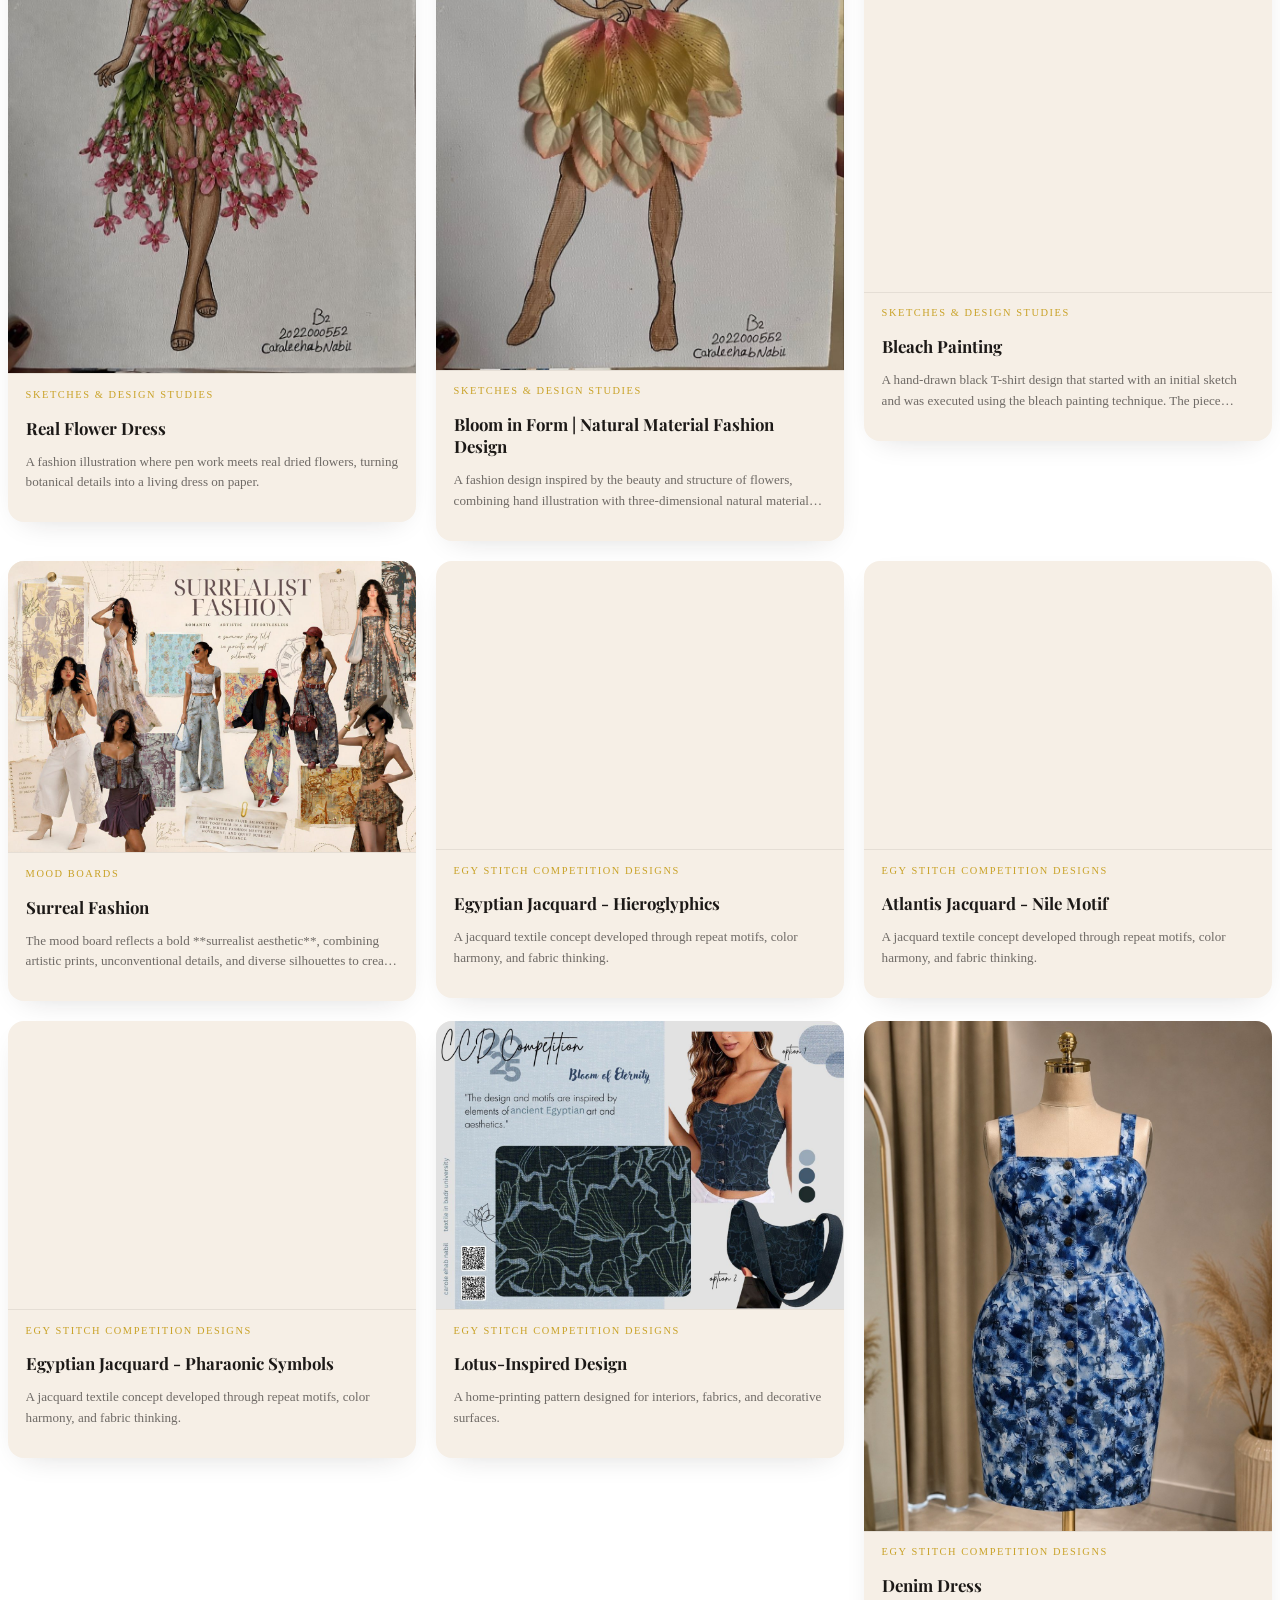
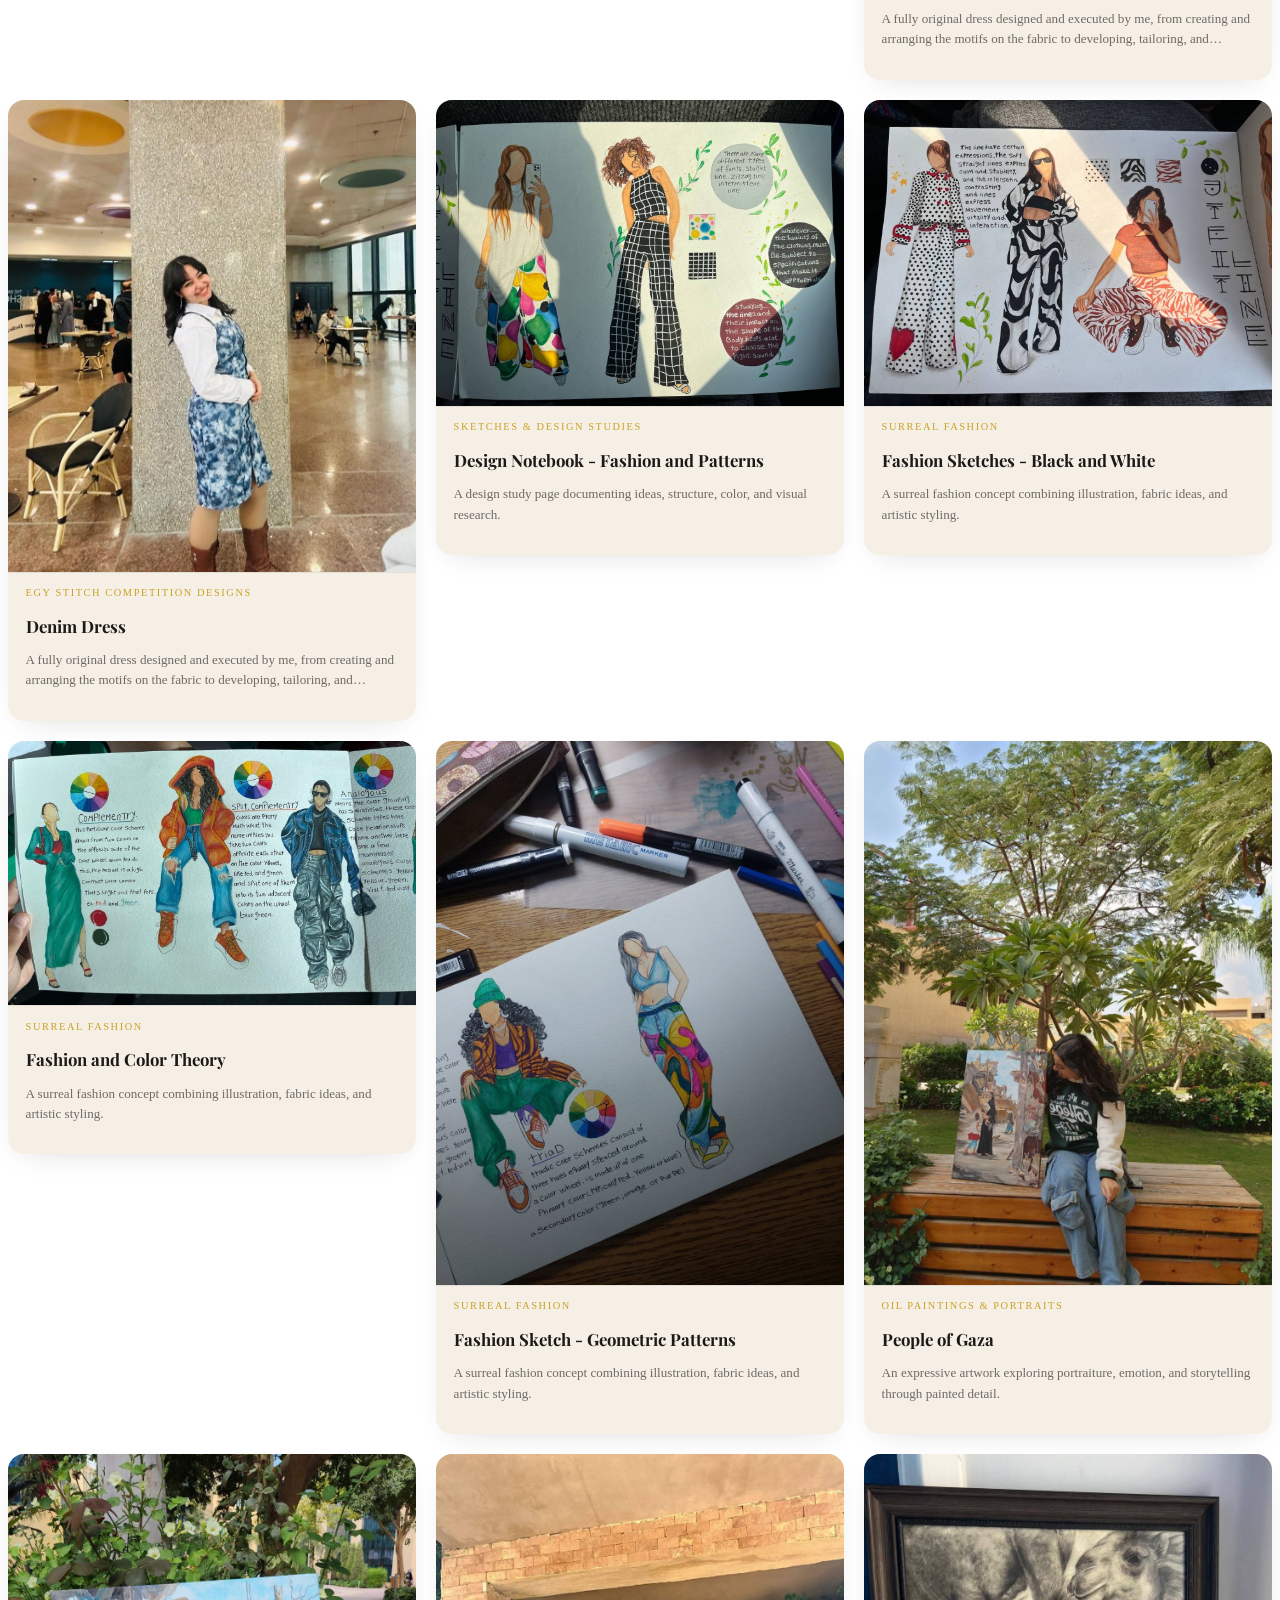
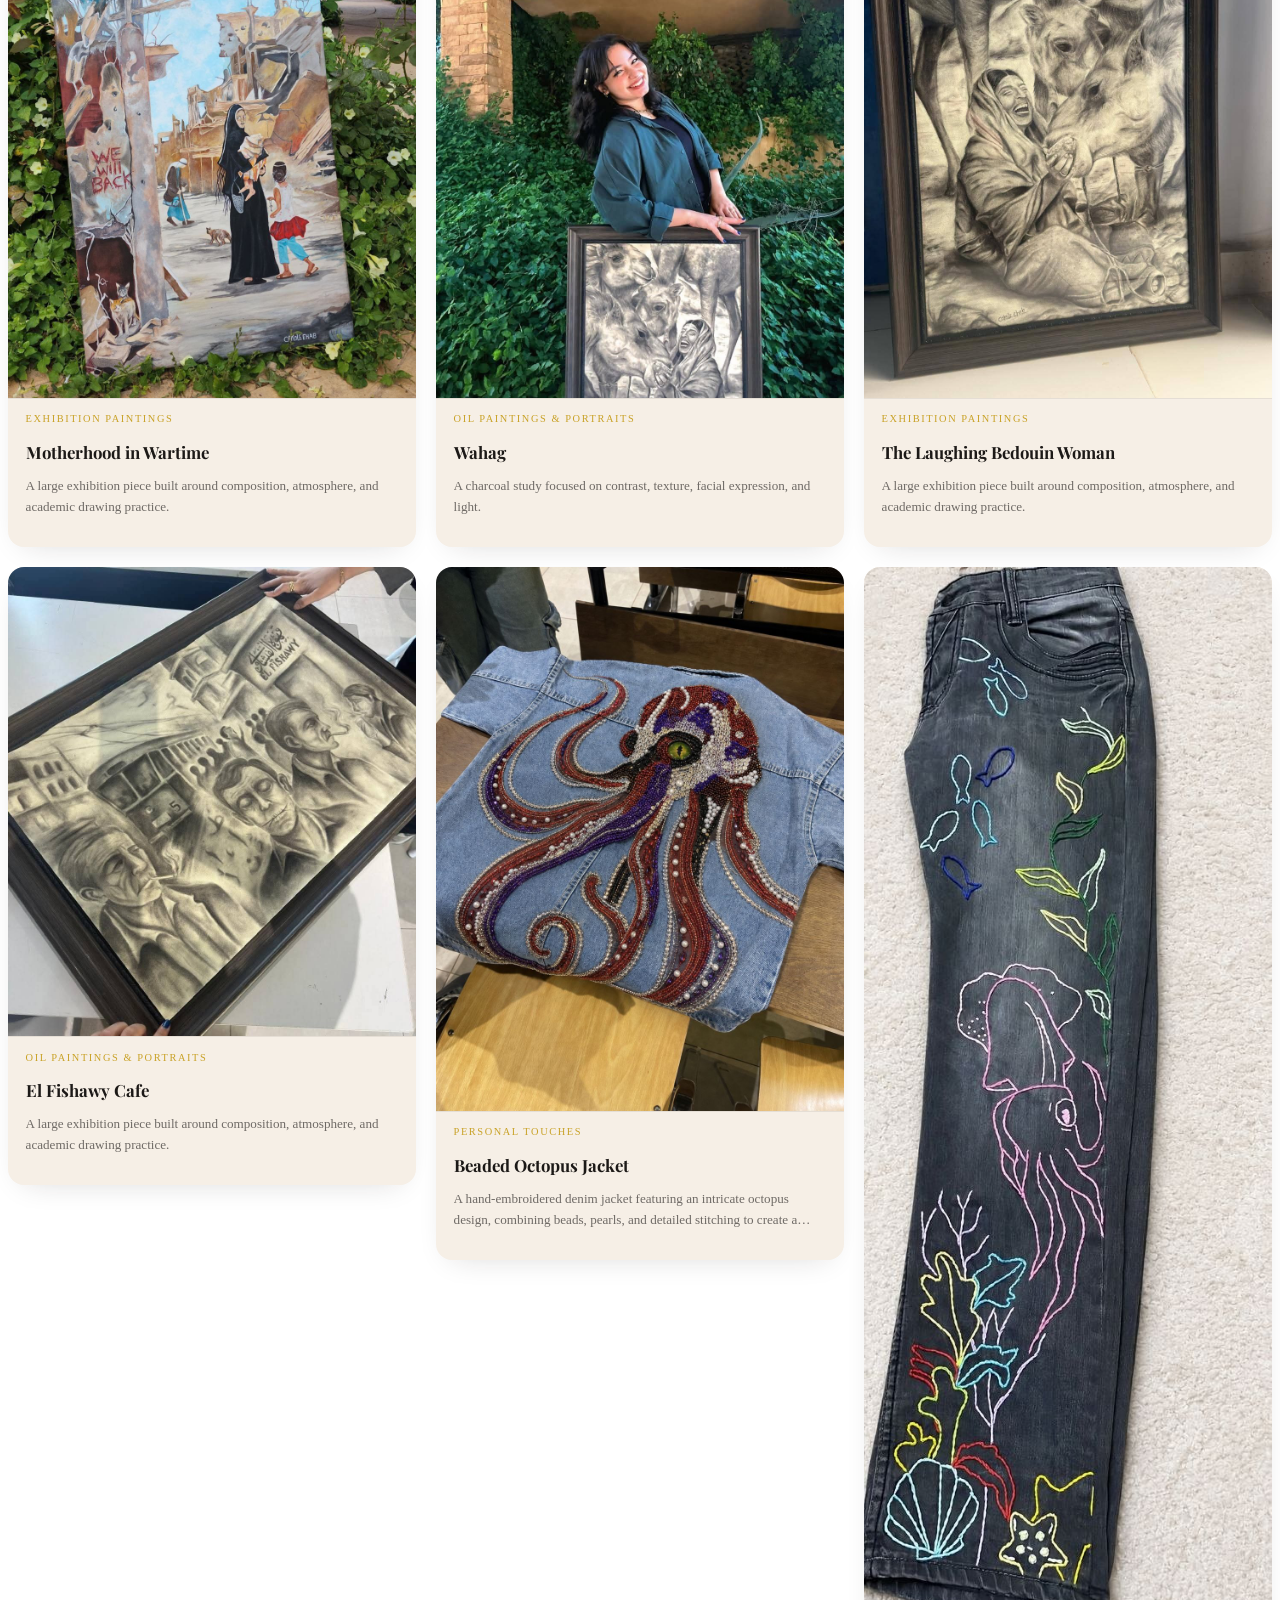
==== commit 355979f7: "Add Experience section: KK Group + LotusTex internships Co-Authored-By: Claude Sonnet 5.5 <noreply@a" ====
--- a/index.html
+++ b/index.html
@@ -1,10 +1,10 @@
 <!DOCTYPE html>
-<html lang="en" dir="ltr">
+<html lang="en" dir="ltr">
 <head>
 <meta charset="UTF-8">
 <meta name="viewport" content="width=device-width, initial-scale=1.0">
-<title>Carole | Visual Artist & Textile Designer</title>
-<meta name="description" content="Carole Ehab portfolio - paintings, charcoal drawings, textile design, handmade work, and art events.">
+<title>Carole | Visual Artist & Textile Designer</title>
+<meta name="description" content="Carole Ehab portfolio - paintings, charcoal drawings, textile design, handmade work, and art events.">
 
 <!-- Fonts -->
 <link rel="preconnect" href="https://fonts.googleapis.com">
@@ -35,7 +35,7 @@
   }
 </script>
 
-<link rel="stylesheet" href="css/style.css?v=20260618-cv-button">
+<link rel="stylesheet" href="css/style.css?v=20260618-cv-button">
 </head>
 <body class="bg-cream text-ink font-ar antialiased">
 
@@ -55,18 +55,18 @@
     </a>
 
     <nav class="hidden lg:flex items-center gap-6 text-sm font-medium text-ink2">
-      <a href="#home" class="nav-link hover:text-gold transition-colors duration-200" data-text="nav.home">Home</a>
-      <a href="#about" class="nav-link hover:text-gold transition-colors duration-200" data-text="nav.about">About</a>
-      <a href="#gallery" class="nav-link hover:text-gold transition-colors duration-200" data-text="nav.gallery">Works</a>
-      <a href="#process" class="nav-link hover:text-gold transition-colors duration-200" data-text="nav.process">Journey</a>
-      <a href="#mag-1" class="nav-link hover:text-gold transition-colors duration-200" data-text="nav.magazines">Magazines</a>
-      <a href="#events" class="nav-link hover:text-gold transition-colors duration-200" data-text="nav.events">Events</a>
-      <a href="#contact" class="nav-link hover:text-gold transition-colors duration-200" data-text="nav.contact">Contact</a>
+      <a href="#home" class="nav-link hover:text-gold transition-colors duration-200" data-text="nav.home">Home</a>
+      <a href="#about" class="nav-link hover:text-gold transition-colors duration-200" data-text="nav.about">About</a>
+      <a href="#gallery" class="nav-link hover:text-gold transition-colors duration-200" data-text="nav.gallery">Works</a>
+      <a href="#process" class="nav-link hover:text-gold transition-colors duration-200" data-text="nav.process">Journey</a>
+      <a href="#mag-1" class="nav-link hover:text-gold transition-colors duration-200" data-text="nav.magazines">Magazines</a>
+      <a href="#events" class="nav-link hover:text-gold transition-colors duration-200" data-text="nav.events">Events</a>
+      <a href="#contact" class="nav-link hover:text-gold transition-colors duration-200" data-text="nav.contact">Contact</a>
     </nav>
 
     <div class="flex items-center gap-2">
-      <button id="lang-toggle" class="lang-btn cursor-pointer" aria-label="Switch language">AR</button>
-    <button id="menu-toggle" aria-label="Open menu" data-ar-label="فتح القائمة" data-en-label="Open menu" class="lg:hidden cursor-pointer w-10 h-10 flex items-center justify-center rounded-full hover:bg-ink/5 transition-colors">
+      <button id="lang-toggle" class="lang-btn cursor-pointer" aria-label="Switch language">AR</button>
+    <button id="menu-toggle" aria-label="Open menu" data-ar-label="فتح القائمة" data-en-label="Open menu" class="lg:hidden cursor-pointer w-10 h-10 flex items-center justify-center rounded-full hover:bg-ink/5 transition-colors">
       <svg id="icon-menu" xmlns="http://www.w3.org/2000/svg" class="w-6 h-6" fill="none" viewBox="0 0 24 24" stroke="currentColor" stroke-width="1.8">
         <path stroke-linecap="round" stroke-linejoin="round" d="M3.75 6.75h16.5M3.75 12h16.5M3.75 17.25h16.5" />
       </svg>
@@ -79,13 +79,13 @@
 
   <!-- Mobile menu -->
   <div id="mobile-menu" class="hidden lg:hidden mt-2 max-w-6xl mx-auto bg-cream/95 backdrop-blur-md border border-ink/10 rounded-2xl shadow-sm px-6 py-4 flex flex-col gap-4 text-ink2 font-medium">
-    <a href="#home" class="nav-link hover:text-gold transition-colors duration-200" data-text="nav.home">Home</a>
-    <a href="#about" class="nav-link hover:text-gold transition-colors duration-200" data-text="nav.about">About</a>
-    <a href="#gallery" class="nav-link hover:text-gold transition-colors duration-200" data-text="nav.gallery">Works</a>
-    <a href="#process" class="nav-link hover:text-gold transition-colors duration-200" data-text="nav.process">Journey</a>
-    <a href="#magazines" class="nav-link hover:text-gold transition-colors duration-200" data-text="nav.magazines">Magazines</a>
-    <a href="#events" class="nav-link hover:text-gold transition-colors duration-200" data-text="nav.events">Events</a>
-    <a href="#contact" class="nav-link hover:text-gold transition-colors duration-200" data-text="nav.contact">Contact</a>
+    <a href="#home" class="nav-link hover:text-gold transition-colors duration-200" data-text="nav.home">Home</a>
+    <a href="#about" class="nav-link hover:text-gold transition-colors duration-200" data-text="nav.about">About</a>
+    <a href="#gallery" class="nav-link hover:text-gold transition-colors duration-200" data-text="nav.gallery">Works</a>
+    <a href="#process" class="nav-link hover:text-gold transition-colors duration-200" data-text="nav.process">Journey</a>
+    <a href="#magazines" class="nav-link hover:text-gold transition-colors duration-200" data-text="nav.magazines">Magazines</a>
+    <a href="#events" class="nav-link hover:text-gold transition-colors duration-200" data-text="nav.events">Events</a>
+    <a href="#contact" class="nav-link hover:text-gold transition-colors duration-200" data-text="nav.contact">Contact</a>
   </div>
 </header>
 
@@ -132,13 +132,13 @@
         <a href="#gallery" class="hero-btn-primary cursor-pointer">
           <span data-text="hero.ctaPrimary">استعرضي الأعمال</span>
           <svg class="w-4 h-4" fill="none" viewBox="0 0 24 24" stroke="currentColor" stroke-width="2" style="transform:scaleX(-1)"><path stroke-linecap="round" stroke-linejoin="round" d="M10.5 19.5L3 12m0 0l7.5-7.5M3 12h18" /></svg>
-        </a>
-        <a href="#about" class="hero-btn-secondary cursor-pointer" data-text="hero.ctaSecondary">تعرفي عليها</a>
-        <a href="files/Carole_Ehab_Nabil_CV.pdf" target="_blank" rel="noopener" class="hero-btn-secondary hero-btn-cv cursor-pointer">
-          <span data-text="hero.ctaCv">تحميل السيرة الذاتية</span>
-          <svg class="w-4 h-4" fill="none" viewBox="0 0 24 24" stroke="currentColor" stroke-width="2" aria-hidden="true"><path stroke-linecap="round" stroke-linejoin="round" d="M12 3v12m0 0 4.5-4.5M12 15l-4.5-4.5M5 21h14" /></svg>
-        </a>
-      </div>
+        </a>
+        <a href="#about" class="hero-btn-secondary cursor-pointer" data-text="hero.ctaSecondary">تعرفي عليها</a>
+        <a href="files/Carole_Ehab_Nabil_CV.pdf" target="_blank" rel="noopener" class="hero-btn-secondary hero-btn-cv cursor-pointer">
+          <span data-text="hero.ctaCv">تحميل السيرة الذاتية</span>
+          <svg class="w-4 h-4" fill="none" viewBox="0 0 24 24" stroke="currentColor" stroke-width="2" aria-hidden="true"><path stroke-linecap="round" stroke-linejoin="round" d="M12 3v12m0 0 4.5-4.5M12 15l-4.5-4.5M5 21h14" /></svg>
+        </a>
+      </div>
     </div>
   </div>
 
@@ -180,30 +180,45 @@
       <div id="about-stats" class="about-stats-bar"></div>
     </div>
   </div>
-</section>
-
-<!-- ============ DESIGNS IN MOTION ============ -->
-<section id="motion-film" class="motion-film-section">
-  <div class="motion-film-inner">
-    <div class="motion-film-copy" data-reveal>
-      <p class="inline-flex items-center gap-2 text-gold font-medium text-sm tracking-widest mb-4">
-        <span class="w-8 h-px bg-gold"></span>
-        <span id="motion-eyebrow">Designs in Motion</span>
-      </p>
-      <h2 id="motion-heading" class="font-serif text-4xl sm:text-5xl mb-6 leading-tight"></h2>
-      <p id="motion-description" class="text-ink2 leading-relaxed text-lg"></p>
-    </div>
-
-    <div class="motion-film-media" data-reveal data-reveal-delay="120">
-      <video id="motion-video" class="motion-video" playsinline muted loop controls preload="metadata" poster="images/work-062.jpg">
-        <source id="motion-video-source" src="" type="video/mp4">
-      </video>
-    </div>
-  </div>
-</section>
-
-<!-- ============ FEATURED WORKS ============ -->
-<section id="featured" class="py-20 bg-cream2">
+</section>
+
+<!-- ============ EXPERIENCE ============ -->
+<section id="experience" class="py-24 px-6">
+  <div class="max-w-6xl mx-auto">
+    <div class="mb-14 text-center" data-reveal>
+      <p class="inline-flex items-center gap-2 justify-center text-gold font-medium text-sm tracking-widest mb-4">
+        <span class="w-8 h-px bg-gold"></span>
+        <span data-text="experience.eyebrow">الخبرات</span>
+        <span class="w-8 h-px bg-gold"></span>
+      </p>
+      <h2 class="font-serif text-4xl sm:text-5xl" data-text="experience.heading">التدريب والخبرة العملية</h2>
+    </div>
+    <div id="experience-list" class="exp-list"></div>
+  </div>
+</section>
+
+<!-- ============ DESIGNS IN MOTION ============ -->
+<section id="motion-film" class="motion-film-section">
+  <div class="motion-film-inner">
+    <div class="motion-film-copy" data-reveal>
+      <p class="inline-flex items-center gap-2 text-gold font-medium text-sm tracking-widest mb-4">
+        <span class="w-8 h-px bg-gold"></span>
+        <span id="motion-eyebrow">Designs in Motion</span>
+      </p>
+      <h2 id="motion-heading" class="font-serif text-4xl sm:text-5xl mb-6 leading-tight"></h2>
+      <p id="motion-description" class="text-ink2 leading-relaxed text-lg"></p>
+    </div>
+
+    <div class="motion-film-media" data-reveal data-reveal-delay="120">
+      <video id="motion-video" class="motion-video" playsinline muted loop controls preload="metadata" poster="images/work-062.jpg">
+        <source id="motion-video-source" src="" type="video/mp4">
+      </video>
+    </div>
+  </div>
+</section>
+
+<!-- ============ FEATURED WORKS ============ -->
+<section id="featured" class="py-20 bg-cream2">
   <div class="max-w-6xl mx-auto px-6 mb-10" data-reveal>
     <p class="inline-flex items-center gap-2 text-gold font-medium text-sm tracking-widest mb-4">
       <span class="w-8 h-px bg-gold"></span>
--- a/css/style.css
+++ b/css/style.css
@@ -238,50 +238,50 @@
 /* ---------------------------------------------------------
    Featured works horizontal scroll
 --------------------------------------------------------- */
-.featured-scroll {
-  overflow: hidden;
-  scrollbar-width: none;
-  position: relative;
-  direction: ltr;
-  -webkit-mask-image: linear-gradient(90deg, transparent 0, #000 4rem, #000 calc(100% - 4rem), transparent 100%);
-  mask-image: linear-gradient(90deg, transparent 0, #000 4rem, #000 calc(100% - 4rem), transparent 100%);
-}
-.featured-scroll::-webkit-scrollbar {
-  display: none;
-}
-.featured-track {
-  display: flex;
-  gap: 1.5rem;
-  direction: ltr;
-  width: max-content;
-  padding-bottom: 1rem;
-  animation: featured-marquee 58s linear infinite;
-  will-change: transform;
-}
-.featured-scroll:hover .featured-track,
-.featured-scroll:focus-within .featured-track {
-  animation-play-state: paused;
-}
-html[dir="rtl"] .featured-card {
-  direction: rtl;
-}
-@keyframes featured-marquee {
-  from { transform: translateX(0); }
-  to { transform: translateX(calc(-50% - 0.75rem)); }
-}
-@media (prefers-reduced-motion: reduce) {
-  .featured-scroll {
-    overflow-x: auto;
-    -webkit-mask-image: none;
-    mask-image: none;
-  }
-  .featured-track {
-    animation: none;
-    scroll-snap-type: x mandatory;
-  }
-}
-
-.featured-card {
+.featured-scroll {
+  overflow: hidden;
+  scrollbar-width: none;
+  position: relative;
+  direction: ltr;
+  -webkit-mask-image: linear-gradient(90deg, transparent 0, #000 4rem, #000 calc(100% - 4rem), transparent 100%);
+  mask-image: linear-gradient(90deg, transparent 0, #000 4rem, #000 calc(100% - 4rem), transparent 100%);
+}
+.featured-scroll::-webkit-scrollbar {
+  display: none;
+}
+.featured-track {
+  display: flex;
+  gap: 1.5rem;
+  direction: ltr;
+  width: max-content;
+  padding-bottom: 1rem;
+  animation: featured-marquee 58s linear infinite;
+  will-change: transform;
+}
+.featured-scroll:hover .featured-track,
+.featured-scroll:focus-within .featured-track {
+  animation-play-state: paused;
+}
+html[dir="rtl"] .featured-card {
+  direction: rtl;
+}
+@keyframes featured-marquee {
+  from { transform: translateX(0); }
+  to { transform: translateX(calc(-50% - 0.75rem)); }
+}
+@media (prefers-reduced-motion: reduce) {
+  .featured-scroll {
+    overflow-x: auto;
+    -webkit-mask-image: none;
+    mask-image: none;
+  }
+  .featured-track {
+    animation: none;
+    scroll-snap-type: x mandatory;
+  }
+}
+
+.featured-card {
   scroll-snap-align: start;
   flex: 0 0 auto;
   width: 280px;
@@ -365,109 +365,208 @@
 .process-step:hover .process-img img {
   transform: scale(1.05);
 }
-.process-num {
-  display: block;
-  font-family: 'Playfair Display', serif;
-  font-size: 3.5rem;
-  line-height: 1;
-  color: rgba(201, 162, 39, 0.3);
-  margin-bottom: 0.5rem;
-}
-
-/* ---------------------------------------------------------
-   Designs in motion film
---------------------------------------------------------- */
-.motion-film-section {
-  position: relative;
-  overflow: hidden;
-  margin: 2rem 0;
-  padding: 6.5rem 1.5rem;
-  background:
-    linear-gradient(180deg, rgba(253,248,243,0.04), rgba(253,248,243,0) 28%, rgba(201,162,39,0.08) 100%),
-    linear-gradient(135deg, #171411 0%, #2f261d 48%, #1b1713 100%);
-  border-top: 1px solid rgba(201,162,39,0.26);
-  border-bottom: 1px solid rgba(201,162,39,0.22);
-  box-shadow:
-    inset 0 1px 0 rgba(253,248,243,0.08),
-    inset 0 -1px 0 rgba(253,248,243,0.06);
-}
-.motion-film-section::before,
-.motion-film-section::after {
-  content: "";
-  position: absolute;
-  left: 50%;
-  width: min(72rem, calc(100% - 3rem));
-  height: 1px;
-  transform: translateX(-50%);
-  background: linear-gradient(90deg, transparent, rgba(201,162,39,0.58), transparent);
-  pointer-events: none;
-}
-.motion-film-section::before {
-  top: 1.25rem;
-}
-.motion-film-section::after {
-  bottom: 1.25rem;
-}
-.motion-film-inner {
-  position: relative;
-  z-index: 1;
-  max-width: 72rem;
-  margin: 0 auto;
-  display: grid;
-  grid-template-columns: 1fr;
-  gap: 2.5rem;
-  align-items: center;
-}
-@media (min-width: 900px) {
-  .motion-film-inner {
-    grid-template-columns: minmax(0, 0.9fr) minmax(0, 1.1fr);
-  }
-}
-.motion-film-copy {
-  color: #FFF8ED;
-}
-.motion-film-copy .text-ink2,
-.motion-film-copy #motion-description {
-  color: rgba(255,248,237,0.86);
-}
-.motion-film-media {
-  position: relative;
-  border-radius: 1.25rem;
-  overflow: hidden;
-  background: #1C1917;
-  box-shadow:
-    0 34px 80px -32px rgba(0,0,0,0.78),
-    0 0 0 1px rgba(201,162,39,0.18);
-}
-.motion-film-media::before {
-  content: "";
-  position: absolute;
-  inset: 0;
-  border: 1px solid rgba(253,248,243,0.30);
-  border-radius: inherit;
-  pointer-events: none;
-  z-index: 2;
-}
-.motion-video {
-  display: block;
-  width: 100%;
-  aspect-ratio: 16 / 9;
-  object-fit: cover;
-  background: #1C1917;
-}
-@media (max-width: 899px) {
-  .motion-film-section {
-    margin: 1.25rem 0;
-    padding: 5.25rem 1.25rem;
-    background:
-      linear-gradient(180deg, rgba(253,248,243,0.045), rgba(253,248,243,0) 34%, rgba(201,162,39,0.08) 100%),
-      #1C1917;
-  }
-}
-
-/* ---------------------------------------------------------
-   Filters
---------------------------------------------------------- */
+.process-num {
+  display: block;
+  font-family: 'Playfair Display', serif;
+  font-size: 3.5rem;
+  line-height: 1;
+  color: rgba(201, 162, 39, 0.3);
+  margin-bottom: 0.5rem;
+}
+
+/* ---------------------------------------------------------
+   Experience (internships)
+--------------------------------------------------------- */
+.exp-list { display: flex; flex-direction: column; gap: 4rem; }
+.exp-card { display: grid; grid-template-columns: 1fr; gap: 1.75rem; align-items: center; }
+.exp-img {
+  display: block;
+  max-width: 360px;
+  width: 100%;
+  margin: 0 auto;
+  aspect-ratio: 3 / 4;
+  border-radius: 1.25rem;
+  overflow: hidden;
+  box-shadow: 0 24px 50px -22px rgba(28, 25, 23, 0.28);
+}
+.exp-img img { width: 100%; height: 100%; object-fit: cover; transition: transform 0.6s ease; }
+.exp-card:hover .exp-img img { transform: scale(1.03); }
+.exp-period {
+  display: inline-block;
+  font-size: 0.8rem;
+  letter-spacing: 0.12em;
+  color: #C9A227;
+  border: 1px solid rgba(201, 162, 39, 0.5);
+  border-radius: 999px;
+  padding: 0.2rem 0.9rem;
+  margin-bottom: 0.9rem;
+}
+@media (min-width: 768px) {
+  .exp-card { grid-template-columns: 1fr 1fr; gap: 3.5rem; }
+  .exp-card.reverse .exp-img { order: 2; }
+  .exp-card.reverse .exp-text { order: 1; }
+}
+
+/* ---------------------------------------------------------
+   Designs in motion film
+--------------------------------------------------------- */
+.motion-film-section {
+  position: relative;
+  overflow: hidden;
+  margin: 2rem 0;
+  padding: 6.5rem 1.5rem;
+  background:
+    linear-gradient(180deg, rgba(253,248,243,0.04), rgba(253,248,243,0) 28%, rgba(201,162,39,0.08) 100%),
+    linear-gradient(135deg, #171411 0%, #2f261d 48%, #1b1713 100%);
+  border-top: 1px solid rgba(201,162,39,0.26);
+  border-bottom: 1px solid rgba(201,162,39,0.22);
+  box-shadow:
+    inset 0 1px 0 rgba(253,248,243,0.08),
+    inset 0 -1px 0 rgba(253,248,243,0.06);
+}
+.motion-film-section::before,
+.motion-film-section::after {
+  content: "";
+  position: absolute;
+  left: 50%;
+  width: min(72rem, calc(100% - 3rem));
+  height: 1px;
+  transform: translateX(-50%);
+  background: linear-gradient(90deg, transparent, rgba(201,162,39,0.58), transparent);
+  pointer-events: none;
+}
+.motion-film-section::before {
+  top: 1.25rem;
+}
+.motion-film-section::after {
+  bottom: 1.25rem;
+}
+.motion-film-inner {
+  position: relative;
+  z-index: 1;
+  max-width: 72rem;
+  margin: 0 auto;
+  display: grid;
+  grid-template-columns: 1fr;
+  gap: 2.5rem;
+  align-items: center;
+}
+@media (min-width: 900px) {
+  .motion-film-inner {
+    grid-template-columns: minmax(0, 0.9fr) minmax(0, 1.1fr);
+  }
+}
+.motion-film-copy {
+  color: #FFF8ED;
+}
+.motion-film-copy .text-ink2,
+.motion-film-copy #motion-description {
+  color: rgba(255,248,237,0.86);
+}
+.motion-film-media {
+  position: relative;
+  border-radius: 1.25rem;
+  overflow: hidden;
+  background: #1C1917;
+  box-shadow:
+    0 34px 80px -32px rgba(0,0,0,0.78),
+    0 0 0 1px rgba(201,162,39,0.18);
+}
+.motion-film-media::before {
+  content: "";
+  position: absolute;
+  inset: 0;
+  border: 1px solid rgba(253,248,243,0.30);
+  border-radius: inherit;
+  pointer-events: none;
+  z-index: 2;
+}
+.motion-video {
+  display: block;
+  width: 100%;
+  aspect-ratio: 16 / 9;
+  object-fit: cover;
+  background: #1C1917;
+}
+@media (max-width: 899px) {
+  .motion-film-section {
+    margin: 1.25rem 0;
+    padding: 5.25rem 1.25rem;
+    background:
+      linear-gradient(180deg, rgba(253,248,243,0.045), rgba(253,248,243,0) 34%, rgba(201,162,39,0.08) 100%),
+      #1C1917;
+  }
+}
+
+/* ---------------------------------------------------------
+   Showcase sections (main image + auto-rotating sub-images)
+--------------------------------------------------------- */
+.showcase-media,
+.showcase-copy {
+  min-width: 0; /* grid items default to min-width:auto, which lets a wide thumbnail
+                   strip force the whole row past the viewport on small screens */
+}
+.showcase-main {
+  position: relative;
+  border-radius: 1.25rem;
+  overflow: hidden;
+  aspect-ratio: 4 / 3;
+  box-shadow: 0 20px 50px -20px rgba(28,25,23,0.25);
+  margin-bottom: 1rem;
+  background: #F6EFE6;
+}
+.showcase-main-img {
+  width: 100%;
+  height: 100%;
+  display: block;
+  object-fit: cover;
+  transition: opacity 0.25s ease;
+}
+.showcase-thumbs {
+  display: flex;
+  gap: 0.6rem;
+  overflow-x: auto;
+  padding-bottom: 0.25rem;
+  scrollbar-width: none;
+}
+.showcase-thumbs::-webkit-scrollbar { display: none; }
+.showcase-thumb {
+  flex: 0 0 auto;
+  width: 4.25rem;
+  height: 4.25rem;
+  border-radius: 0.75rem;
+  overflow: hidden;
+  cursor: pointer;
+  border: 2px solid transparent;
+  opacity: 0.6;
+  padding: 0;
+  background: none;
+  transition: opacity 0.25s ease, border-color 0.25s ease, transform 0.25s ease;
+}
+.showcase-thumb img {
+  width: 100%; height: 100%; object-fit: cover; display: block;
+}
+.showcase-thumb:hover {
+  opacity: 0.9;
+}
+.showcase-thumb.active {
+  opacity: 1;
+  border-color: #C9A227;
+  transform: scale(1.05);
+}
+@media (max-width: 639px) {
+  .showcase-thumb { width: 3.5rem; height: 3.5rem; }
+}
+.showcase-copy h2 {
+  color: #1C1917;
+}
+.showcase-copy p {
+  white-space: pre-line; /* preserve paragraph breaks typed in the admin textarea */
+}
+
+/* ---------------------------------------------------------
+   Filters
+--------------------------------------------------------- */
 .filter-btn {
   cursor: pointer;
   padding: 0.6rem 1.4rem;
@@ -490,22 +589,34 @@
 }
 
 /* ---------------------------------------------------------
-   Masonry gallery (CSS columns)
+   Gallery grid — CSS Grid (row-major order) so image order
+   reads left-to-right, top-to-bottom identically on every
+   screen size, matching the admin panel's list order. A CSS
+   multi-column ("masonry") layout was used before, but it
+   fills column-by-column, which desyncs the visual order
+   from the admin list order once the column count changes
+   (e.g. 2 columns on mobile vs 3 on desktop).
 --------------------------------------------------------- */
 .gallery-grid {
-  column-count: 1;
-  column-gap: 1.25rem;
-}
-@media (min-width: 640px) {
-  .gallery-grid { column-count: 2; }
+  display: grid;
+  grid-template-columns: 1fr;
+  align-items: start;
+  gap: 0.85rem;
+}
+@media (min-width: 360px) {
+  .gallery-grid { grid-template-columns: repeat(2, 1fr); }
+}
+@media (min-width: 480px) {
+  .gallery-grid { gap: 1rem; }
+}
+@media (min-width: 700px) {
+  .gallery-grid { grid-template-columns: repeat(3, 1fr); gap: 1.25rem; }
 }
 @media (min-width: 1024px) {
-  .gallery-grid { column-count: 3; }
+  .gallery-grid { grid-template-columns: repeat(3, 1fr); }
 }
 
 .gallery-item {
-  break-inside: avoid;
-  margin-bottom: 1.25rem;
   border-radius: 1rem;
   overflow: hidden;
   position: relative;
@@ -520,6 +631,10 @@
 }
 .gallery-item.gallery-hidden {
   display: none;
+}
+.gallery-item .gi-media {
+  position: relative;
+  overflow: hidden;
 }
 .gallery-item img {
   width: 100%;
@@ -531,30 +646,32 @@
 .gallery-item:hover img {
   transform: scale(1.06);
 }
-.gallery-item .gi-overlay {
-  position: absolute; inset: 0;
-  background: linear-gradient(to top, rgba(28,25,23,0.78) 0%, rgba(28,25,23,0) 60%);
-  opacity: 0;
-  transition: opacity 0.35s ease;
-  display: flex;
-  flex-direction: column;
-  justify-content: flex-end;
-  padding: 1.1rem;
-  color: #FDF8F3;
-}
-.gallery-item:hover .gi-overlay {
-  opacity: 1;
+.gallery-item .gi-caption {
+  padding: 0.9rem 1.1rem 1.05rem;
+  border-top: 1px solid rgba(28,25,23,0.08);
 }
 .gallery-item .gi-cat {
-  font-size: 0.68rem;
+  display: block;
+  font-size: 0.65rem;
   letter-spacing: 0.15em;
   text-transform: uppercase;
-  color: #E8C766;
-  margin-bottom: 0.25rem;
+  color: #C9A227;
+  margin-bottom: 0.3rem;
 }
 .gallery-item .gi-title {
   font-family: 'Playfair Display', serif;
-  font-size: 1.15rem;
+  font-size: 1.05rem;
+  color: #1C1917;
+  margin-bottom: 0.3rem;
+}
+.gallery-item .gi-desc {
+  font-size: 0.82rem;
+  line-height: 1.55;
+  color: rgba(28,25,23,0.62);
+  display: -webkit-box;
+  -webkit-line-clamp: 2;
+  -webkit-box-orient: vertical;
+  overflow: hidden;
 }
 .gallery-item .gi-zoom {
   position: absolute;
@@ -1145,30 +1262,30 @@
   transition: all 0.3s ease;
   text-decoration: none;
 }
-.hero-btn-secondary:hover {
-  border-color: #C9A227;
-  color: #E8C766;
-}
-.hero-btn-cv {
-  border-color: rgba(201,162,39,0.34);
-  background: rgba(28,25,23,0.18);
-}
-.hero-btn-cv:hover {
-  background: rgba(201,162,39,0.12);
-}
-@media (max-width: 479px) {
-  .hero-cta-group {
-    align-items: stretch;
-    flex-direction: column;
-  }
-  .hero-cta-group > a {
-    justify-content: center;
-    width: 100%;
-  }
-}
-
-/* Scroll cue override for dark hero */
-.hero-scroll-cue {
+.hero-btn-secondary:hover {
+  border-color: #C9A227;
+  color: #E8C766;
+}
+.hero-btn-cv {
+  border-color: rgba(201,162,39,0.34);
+  background: rgba(28,25,23,0.18);
+}
+.hero-btn-cv:hover {
+  background: rgba(201,162,39,0.12);
+}
+@media (max-width: 479px) {
+  .hero-cta-group {
+    align-items: stretch;
+    flex-direction: column;
+  }
+  .hero-cta-group > a {
+    justify-content: center;
+    width: 100%;
+  }
+}
+
+/* Scroll cue override for dark hero */
+.hero-scroll-cue {
   position: absolute;
   bottom: 2rem;
   left: 50%;
@@ -1261,28 +1378,28 @@
   display: block;
 }
 
-.mag-embed-footer {
-  max-width: 72rem;
-  margin: 1.25rem auto 0;
-  display: flex;
-  align-items: center;
-  justify-content: space-between;
-  gap: 1rem;
-}
-.mag-interaction-note {
-  max-width: 42rem;
-  font-size: 0.85rem;
-  line-height: 1.7;
-  color: rgba(68,64,60,0.72);
-}
-.mag-embed-section.mag-dark .mag-interaction-note {
-  color: rgba(253,248,243,0.68);
-}
-
-.mag-fullscreen-btn {
-  flex-shrink: 0;
-  display: inline-flex;
-  align-items: center;
+.mag-embed-footer {
+  max-width: 72rem;
+  margin: 1.25rem auto 0;
+  display: flex;
+  align-items: center;
+  justify-content: space-between;
+  gap: 1rem;
+}
+.mag-interaction-note {
+  max-width: 42rem;
+  font-size: 0.85rem;
+  line-height: 1.7;
+  color: rgba(68,64,60,0.72);
+}
+.mag-embed-section.mag-dark .mag-interaction-note {
+  color: rgba(253,248,243,0.68);
+}
+
+.mag-fullscreen-btn {
+  flex-shrink: 0;
+  display: inline-flex;
+  align-items: center;
   gap: 0.45rem;
   font-size: 0.78rem;
   font-weight: 700;
@@ -1298,15 +1415,15 @@
 .mag-embed-section.mag-dark .mag-fullscreen-btn {
   color: rgba(232,199,102,0.8);
 }
-.mag-embed-section.mag-dark .mag-fullscreen-btn:hover {
-  color: #E8C766;
-}
-@media (max-width: 640px) {
-  .mag-embed-footer {
-    align-items: flex-start;
-    flex-direction: column;
-  }
-}
+.mag-embed-section.mag-dark .mag-fullscreen-btn:hover {
+  color: #E8C766;
+}
+@media (max-width: 640px) {
+  .mag-embed-footer {
+    align-items: flex-start;
+    flex-direction: column;
+  }
+}
 
 /* ---------------------------------------------------------
    Language toggle button
@@ -1368,18 +1485,18 @@
 /* ---------------------------------------------------------
    LTR support: flip cover-right for ltr direction
 --------------------------------------------------------- */
-[dir="ltr"] .hero-portrait {
-  justify-content: flex-end;
-}
-@media (max-width: 767px) {
-  [dir="ltr"] .hero-portrait {
-    justify-content: flex-start;
-  }
-}
-[dir="ltr"] .hero-portrait-badge {
-  right: auto;
-  left: -0.85rem;
-}
+[dir="ltr"] .hero-portrait {
+  justify-content: flex-end;
+}
+@media (max-width: 767px) {
+  [dir="ltr"] .hero-portrait {
+    justify-content: flex-start;
+  }
+}
+[dir="ltr"] .hero-portrait-badge {
+  right: auto;
+  left: -0.85rem;
+}
 [dir="ltr"] .hero-eyebrow-line,
 [dir="ltr"] .mag-interlude-eyebrow .ei-line {
   order: -1;
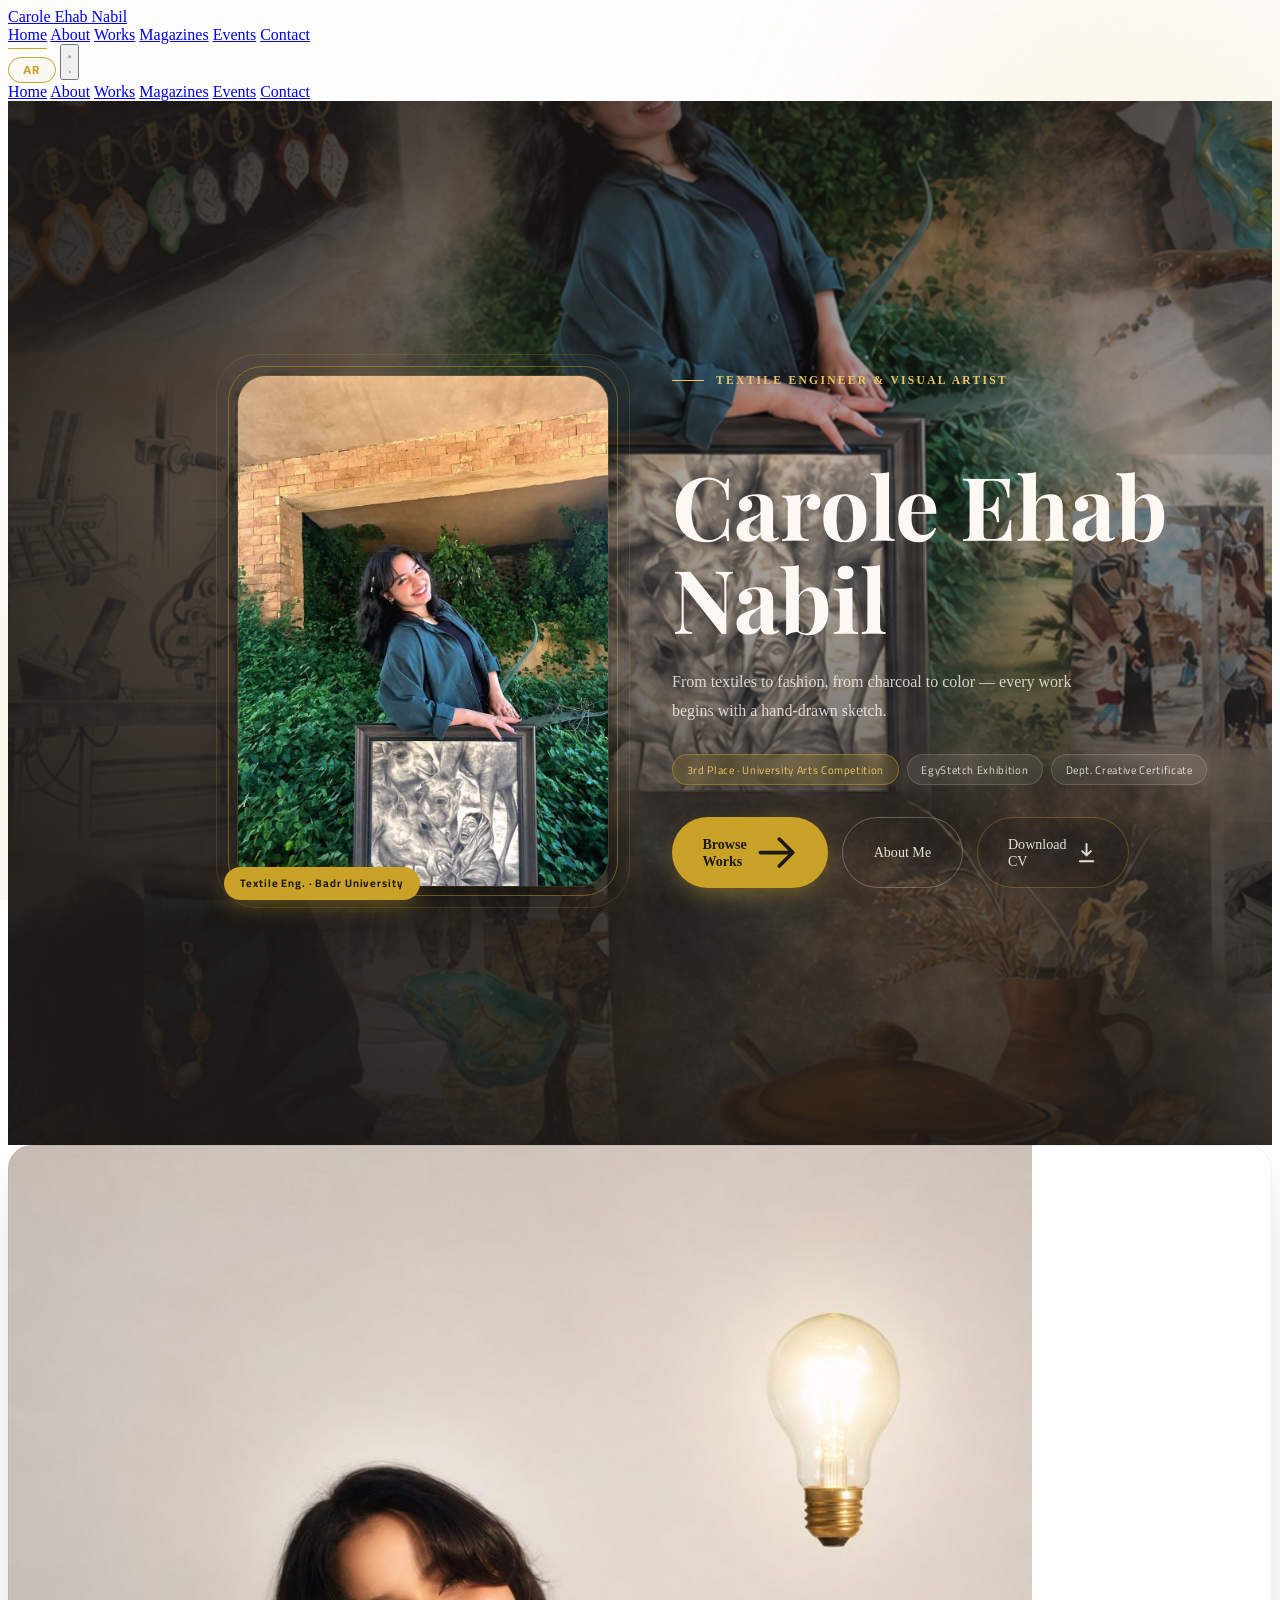
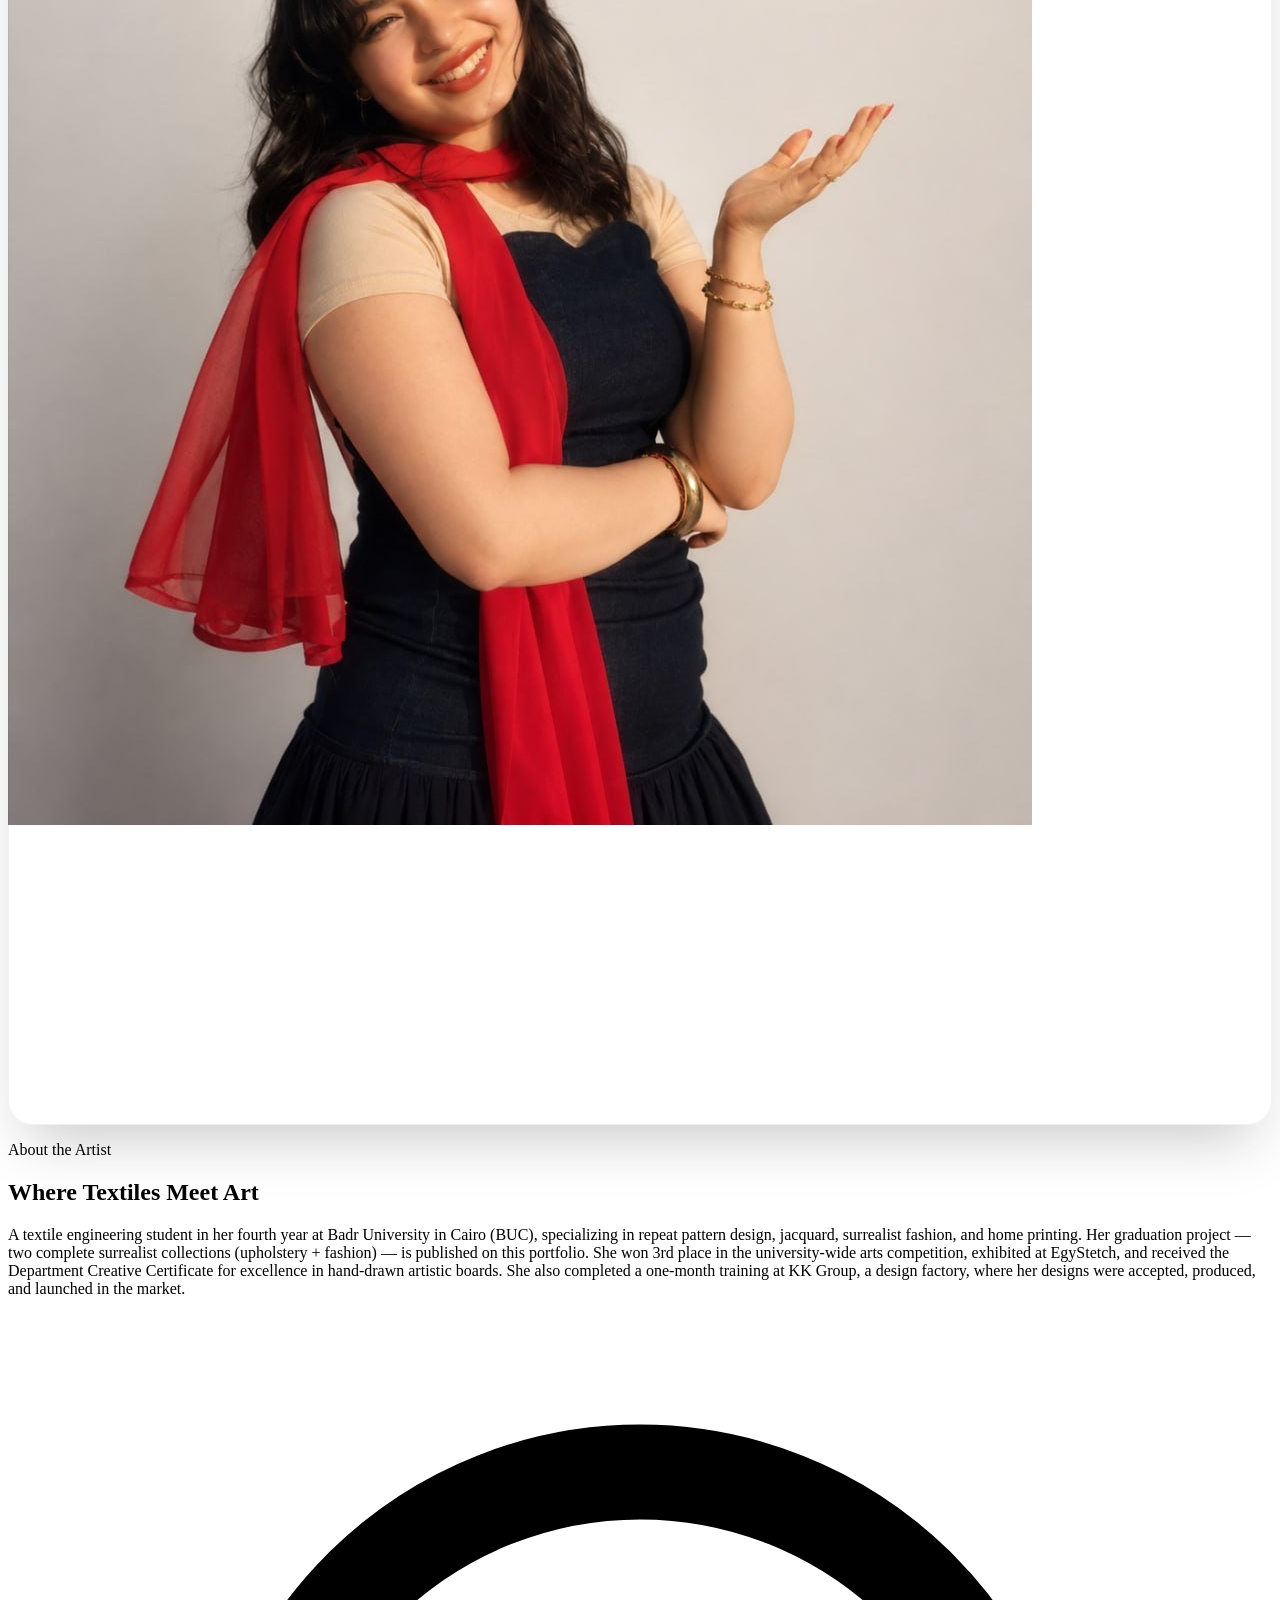
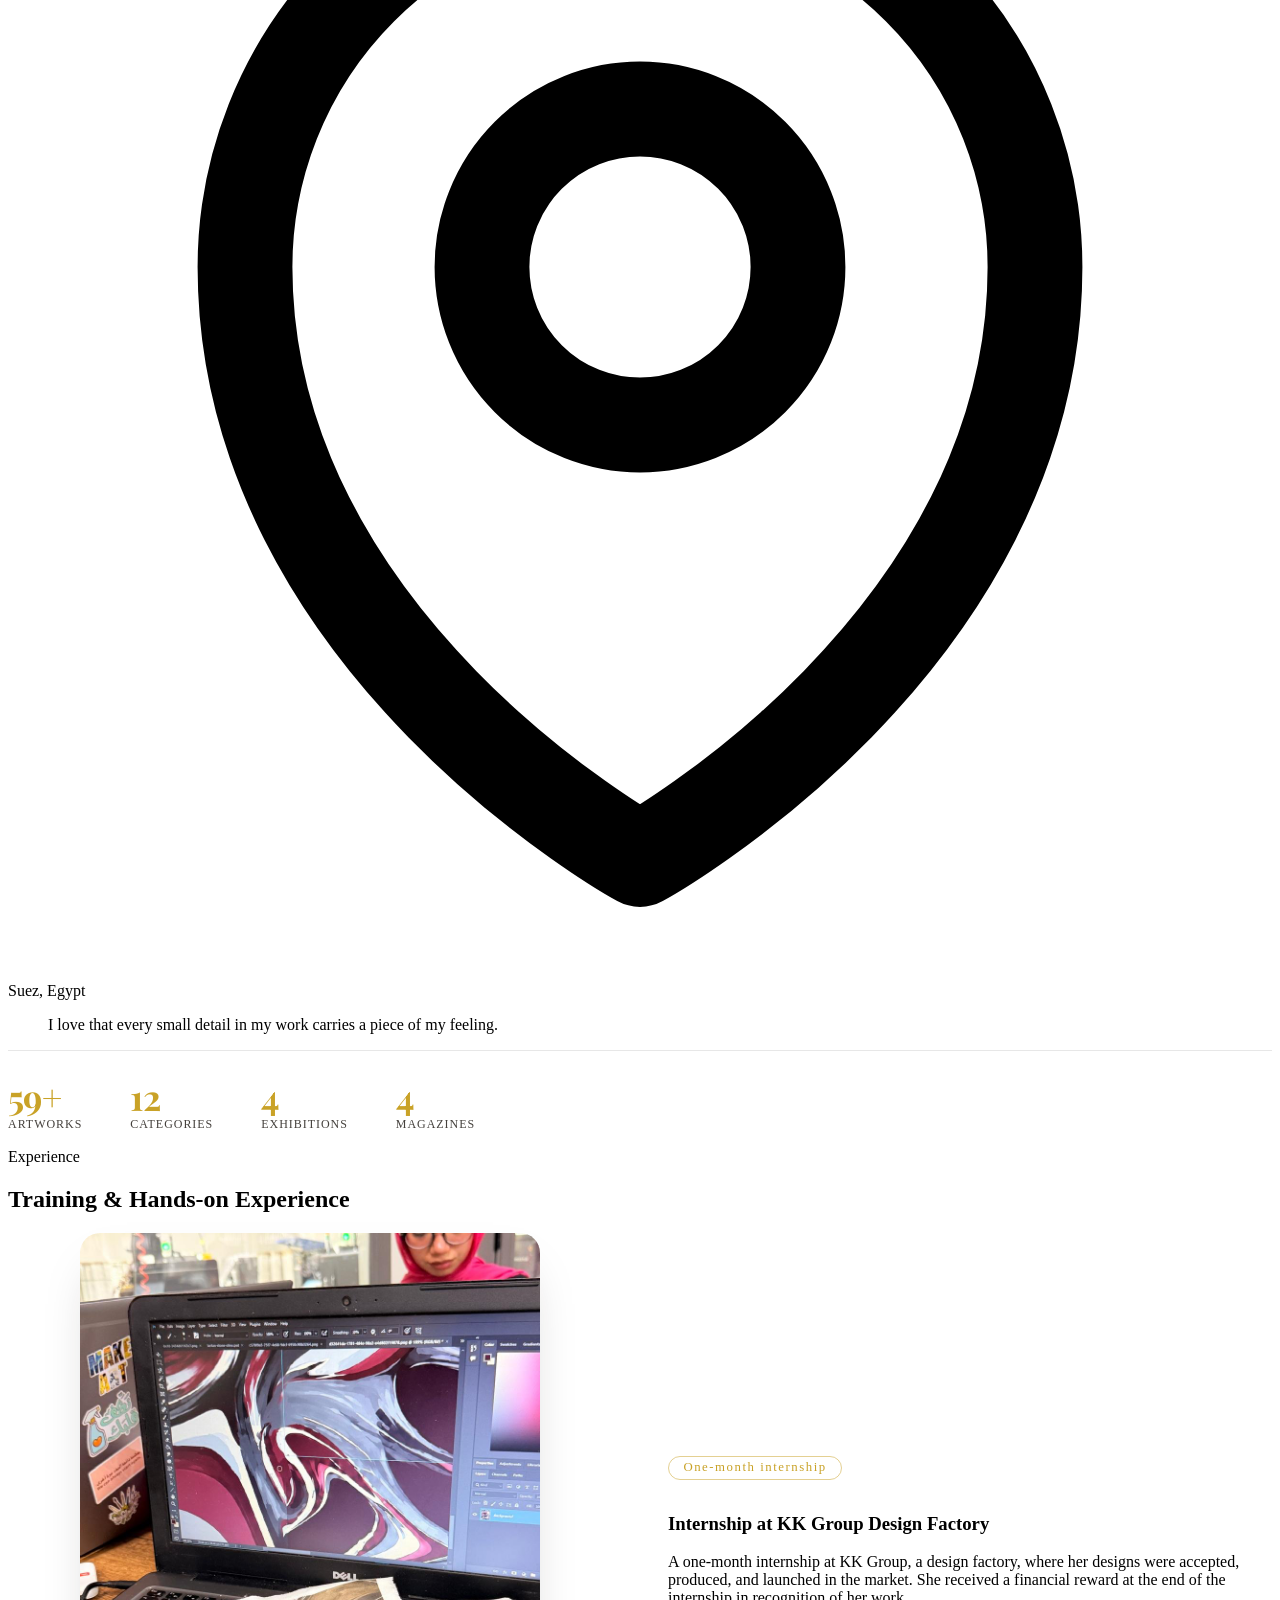
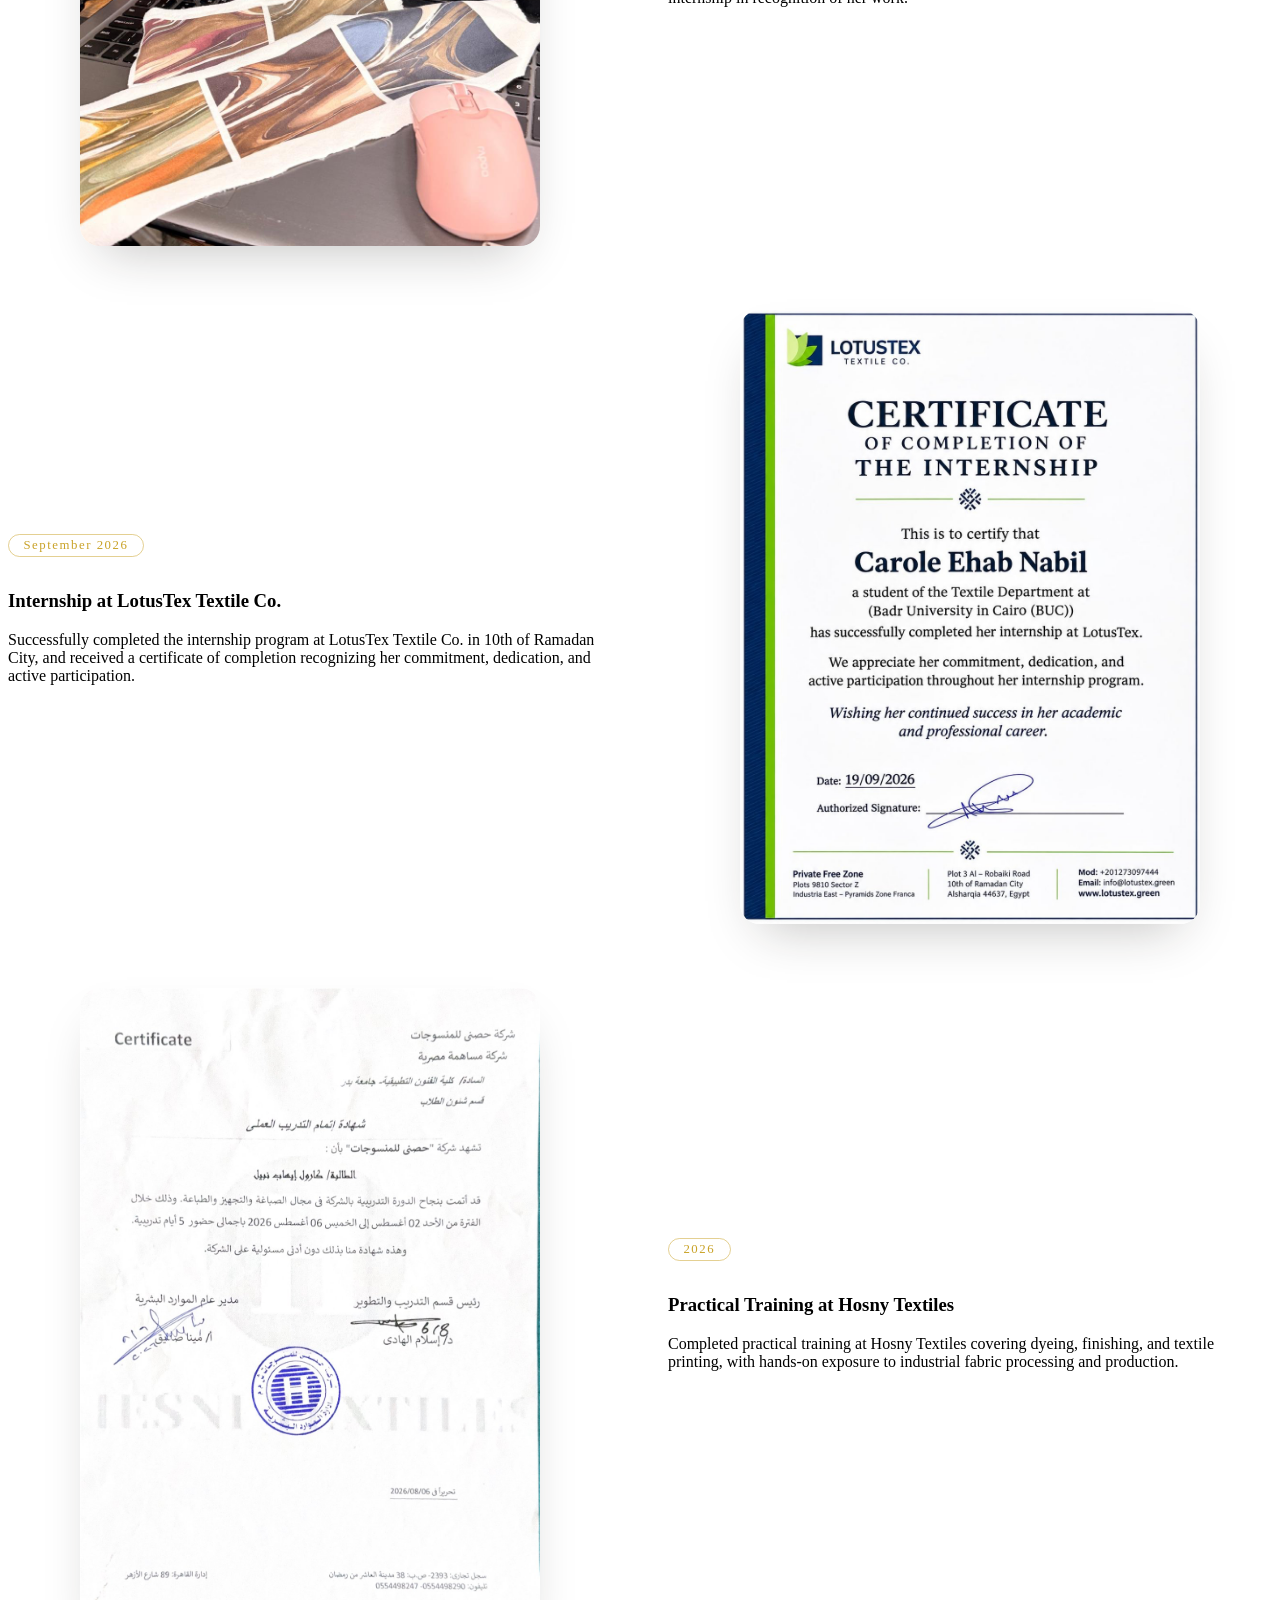
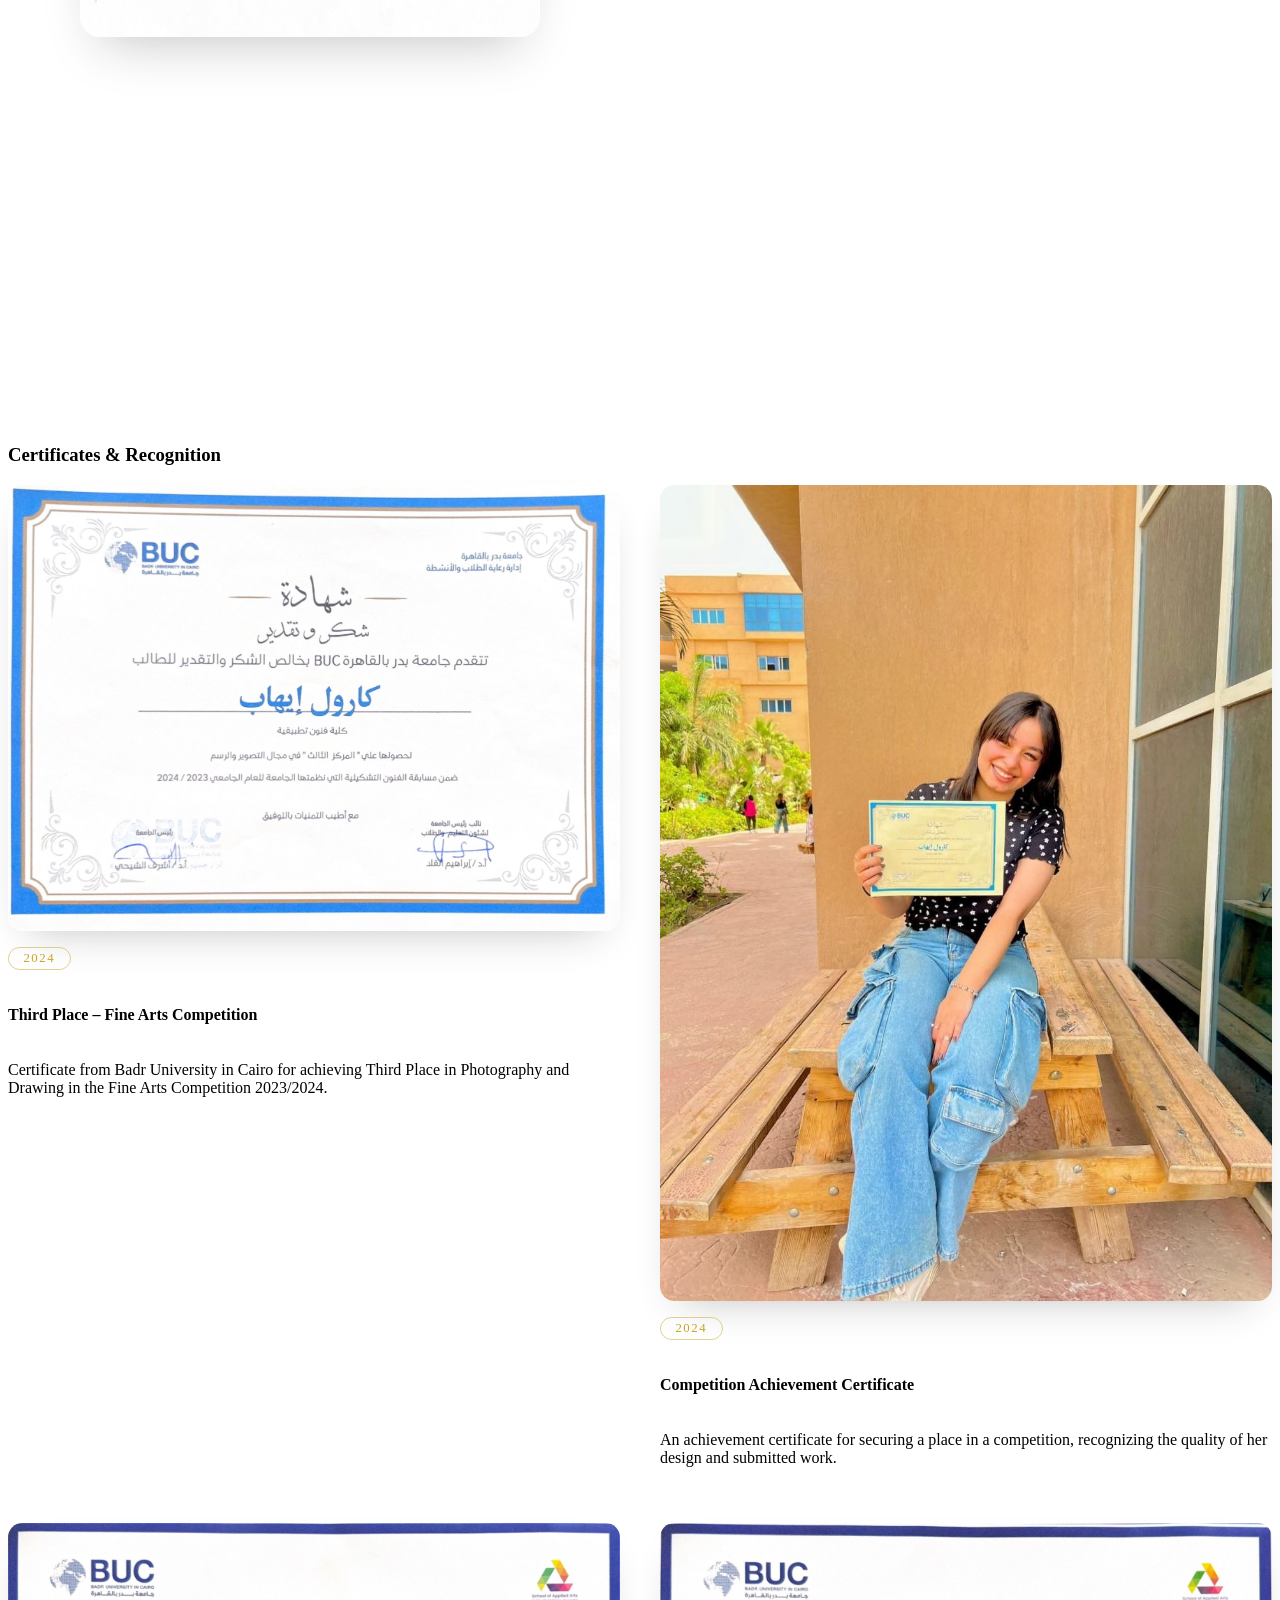
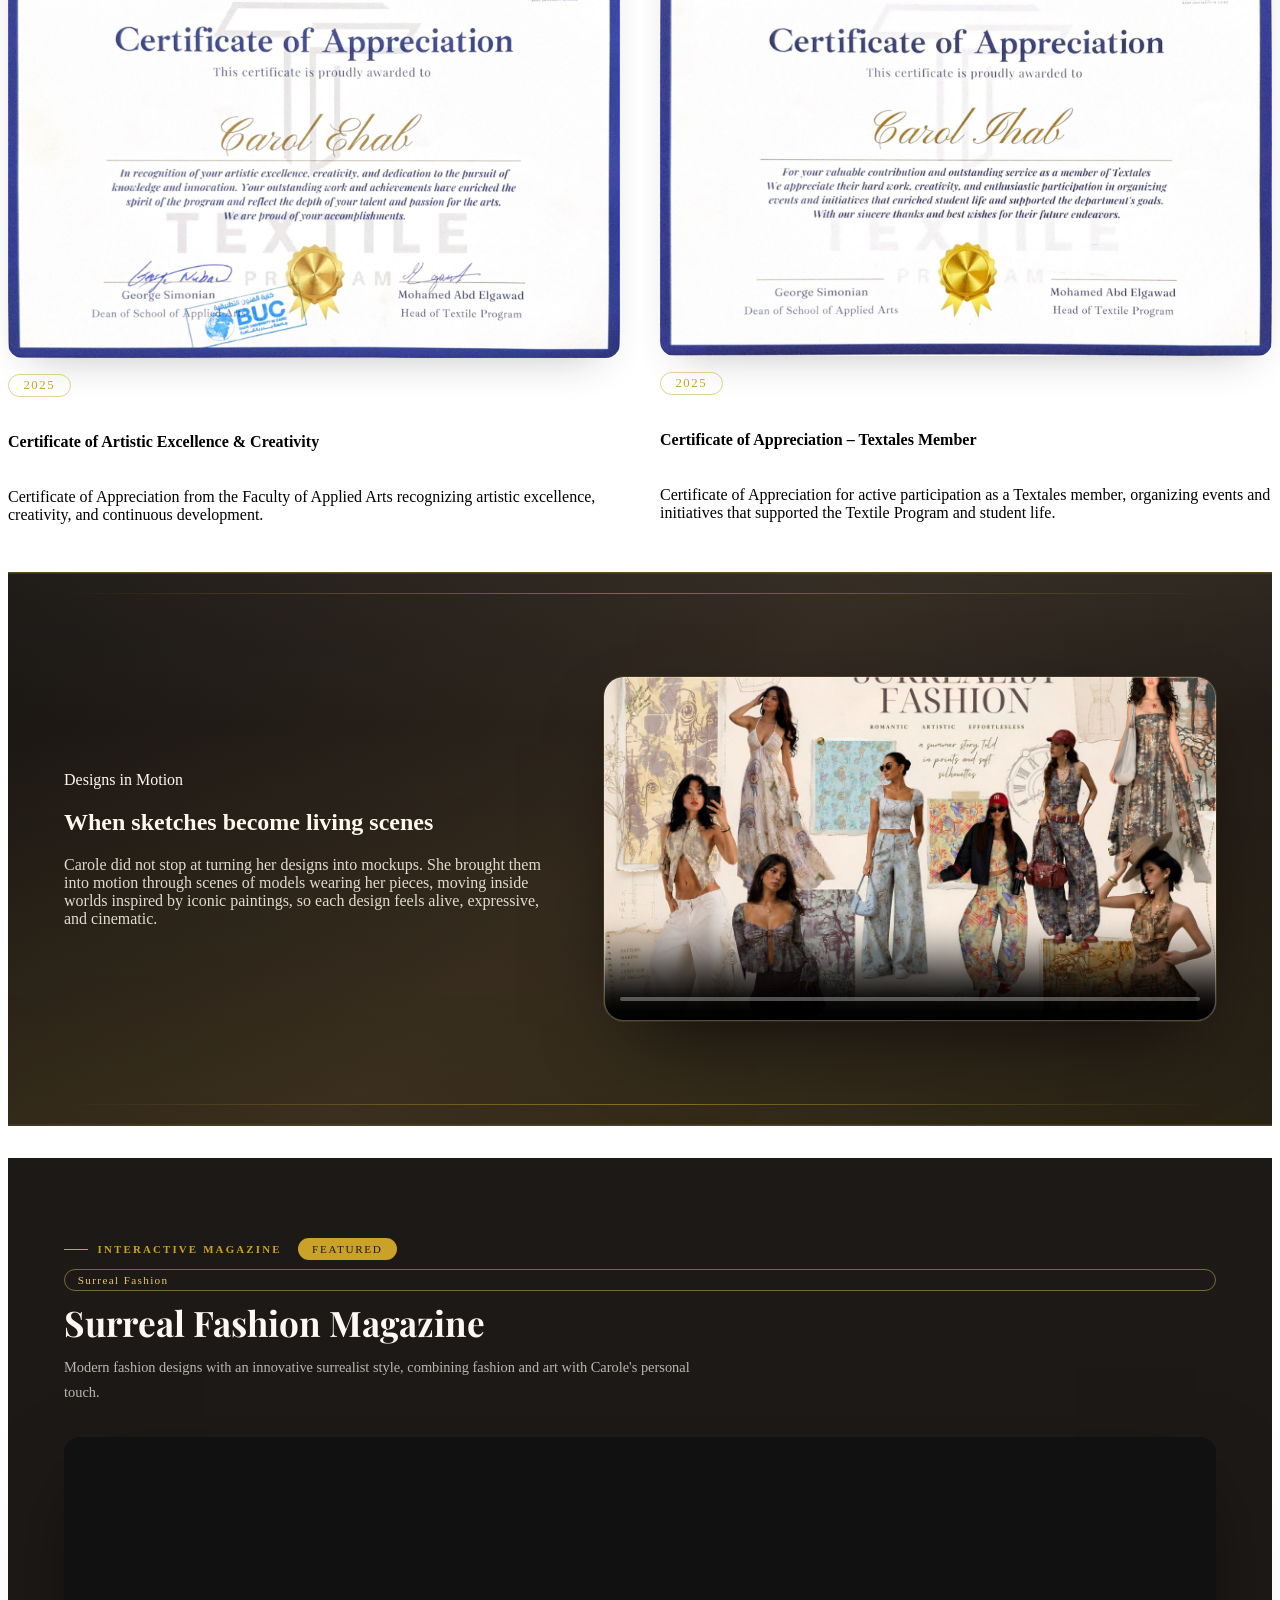
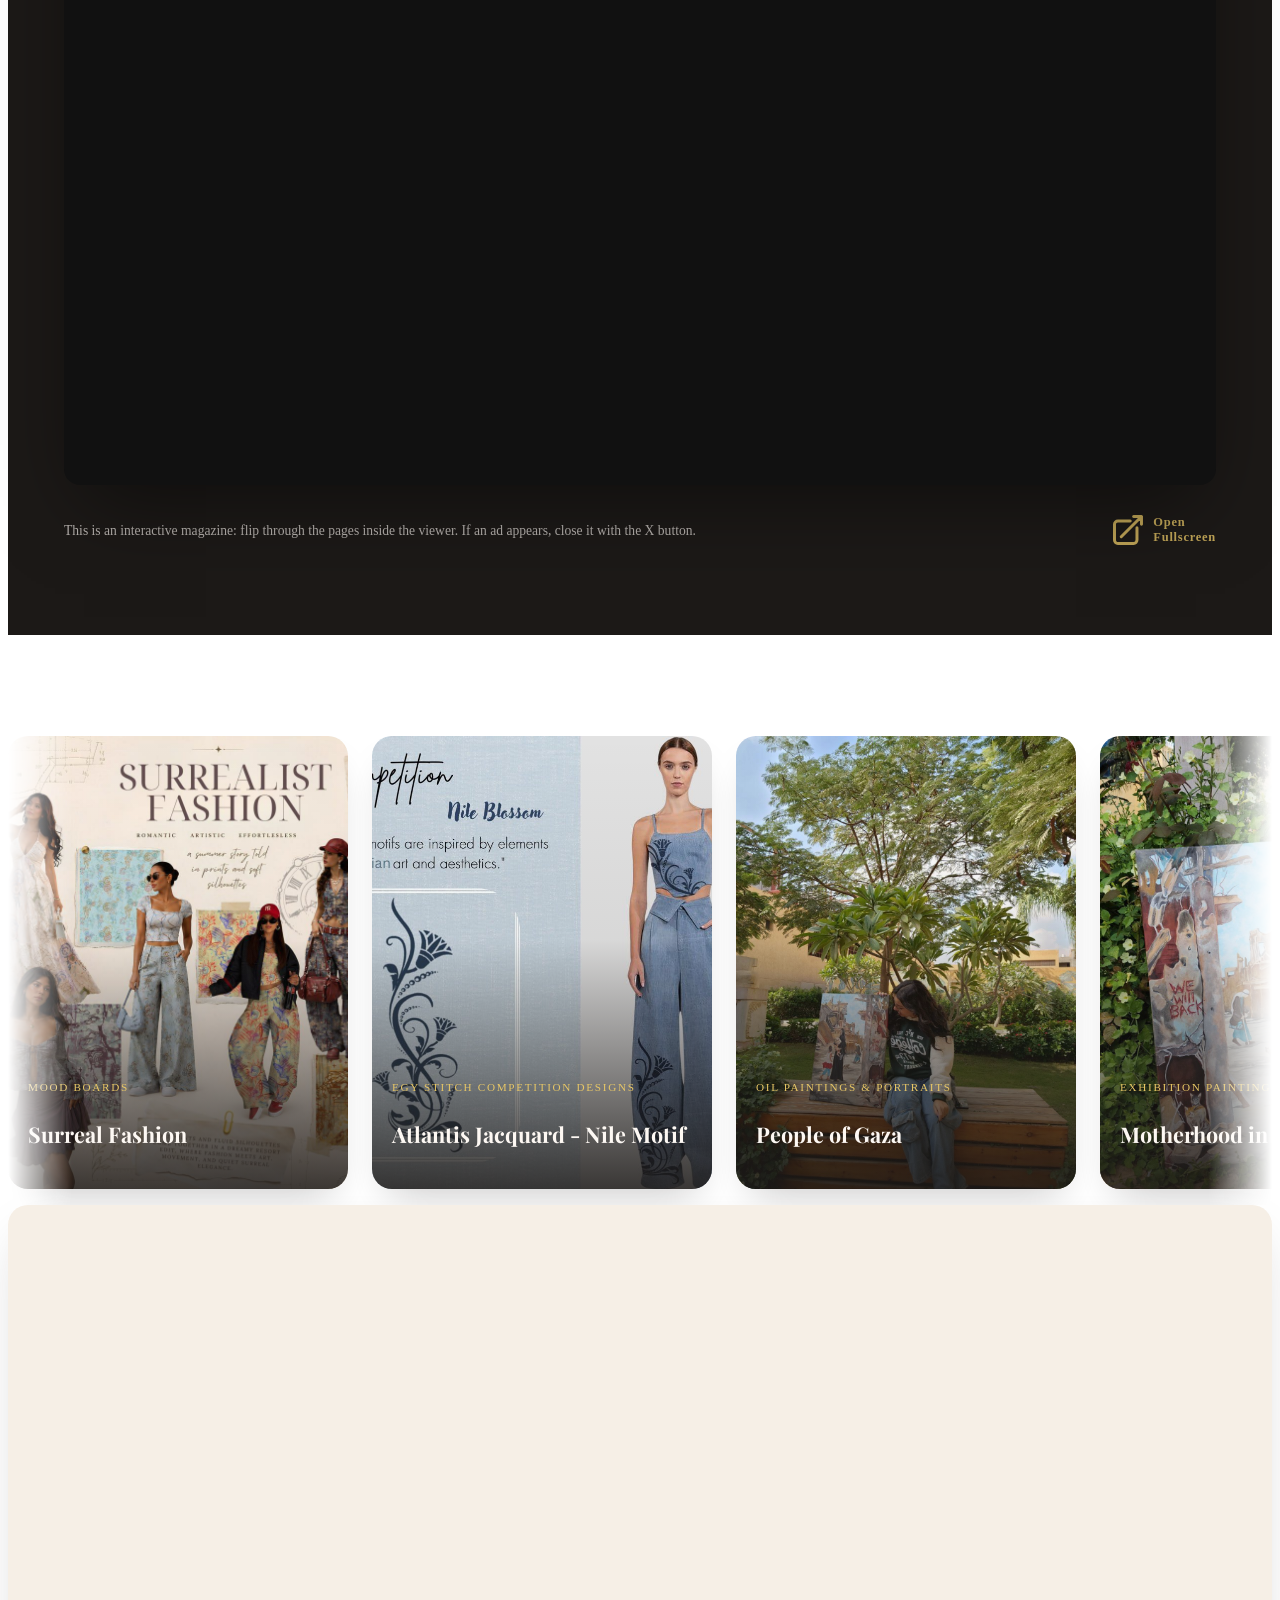
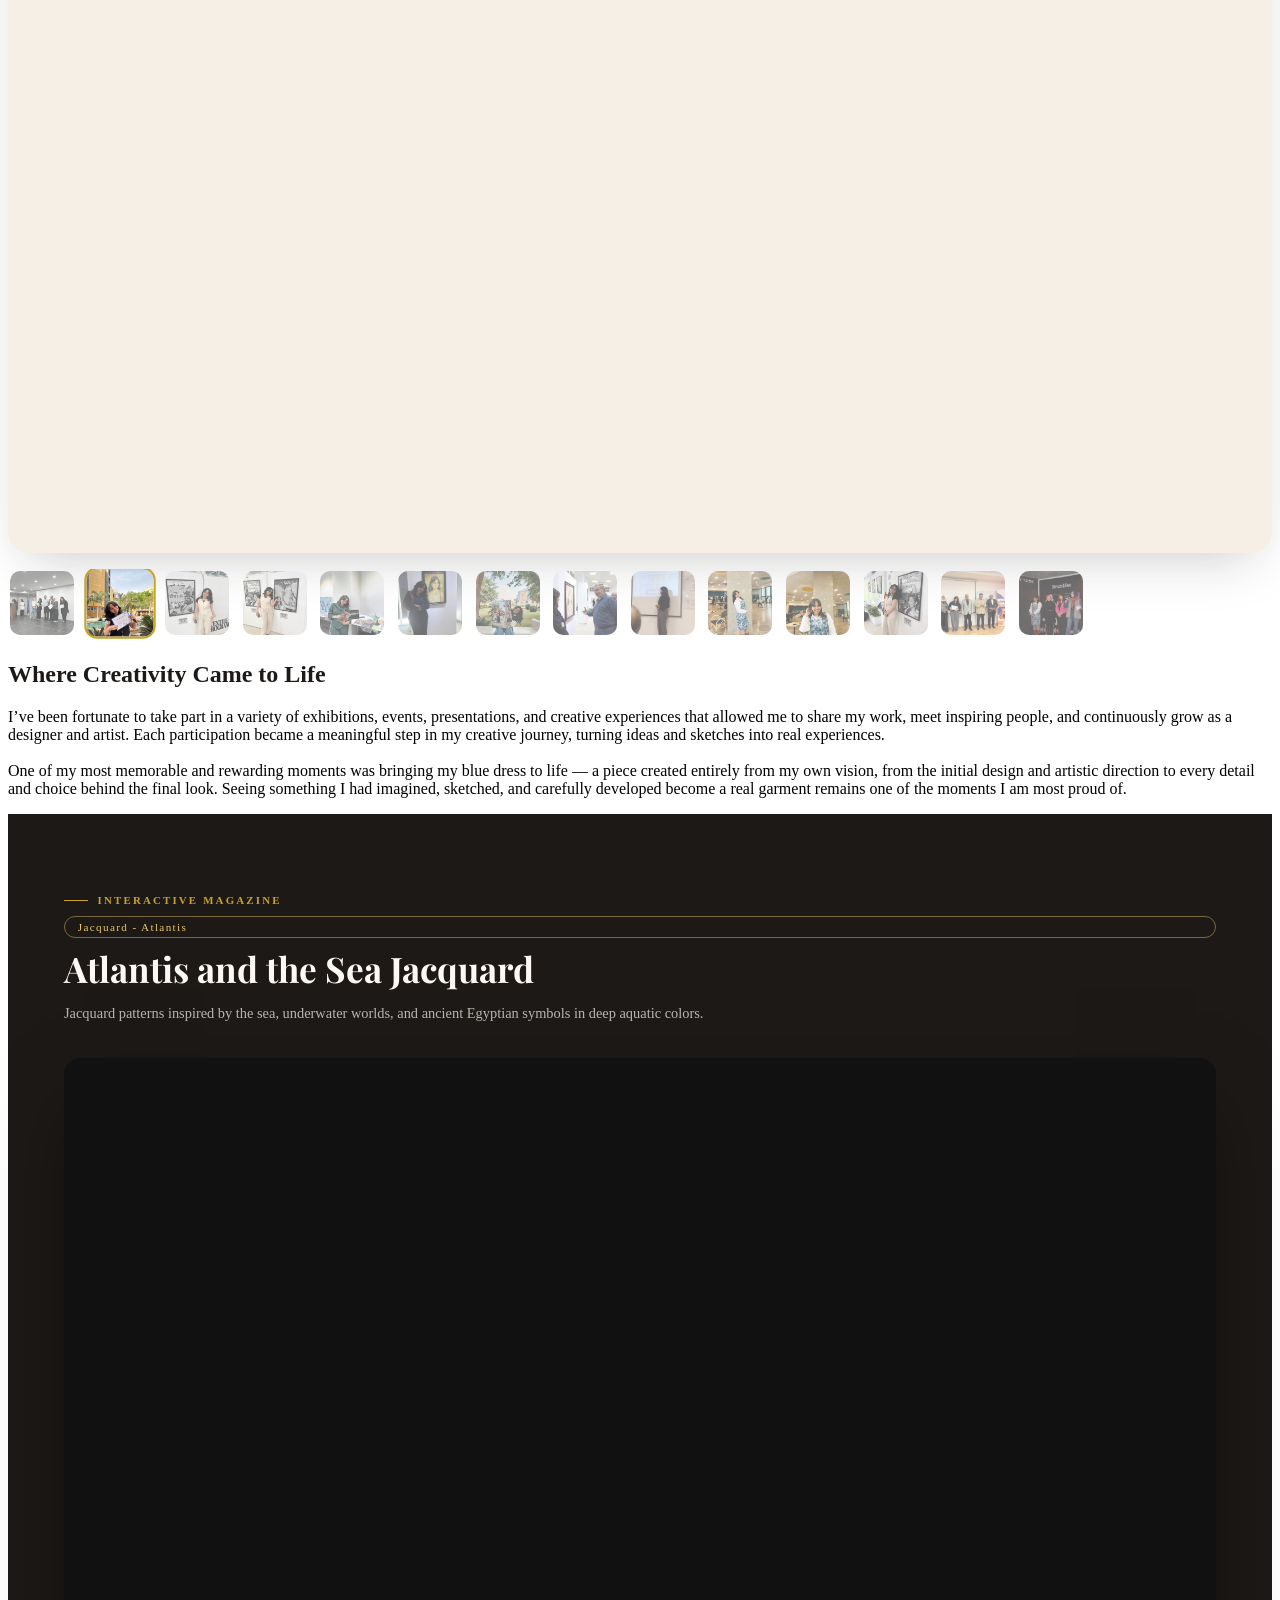
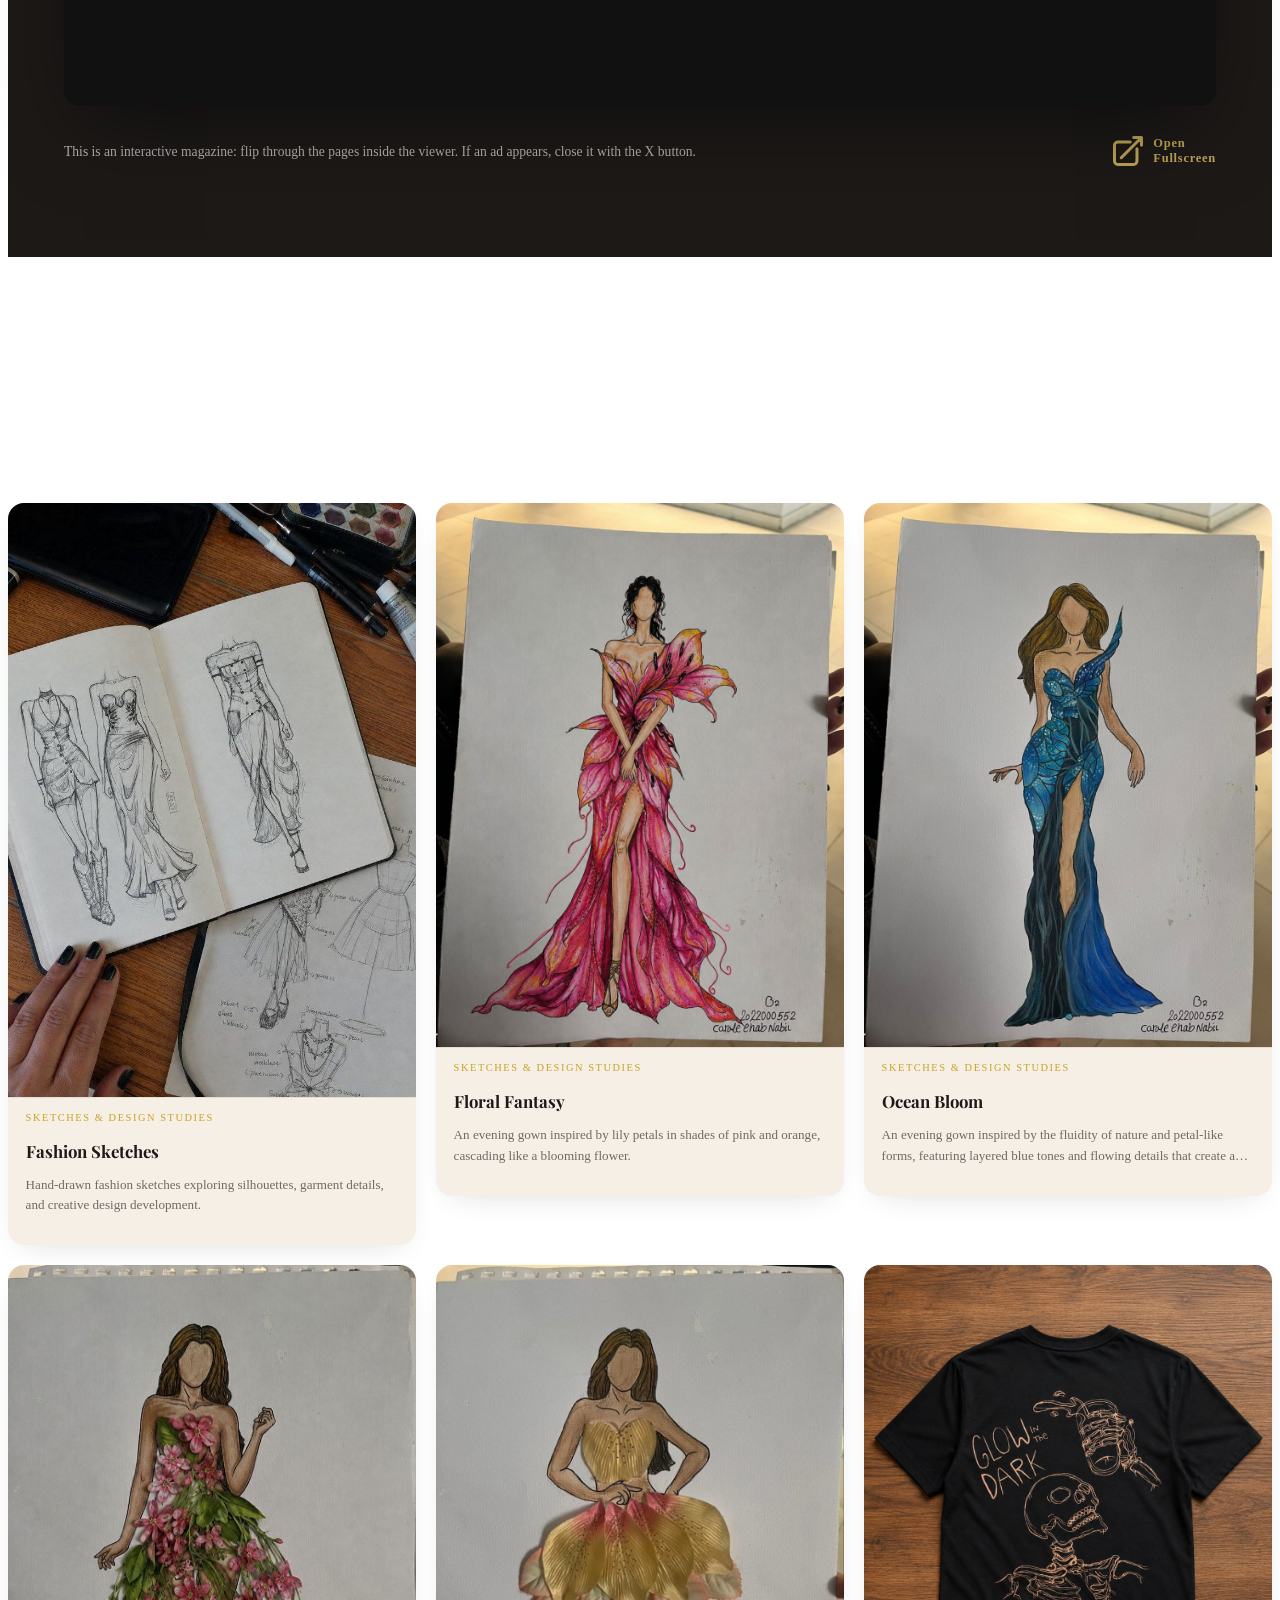
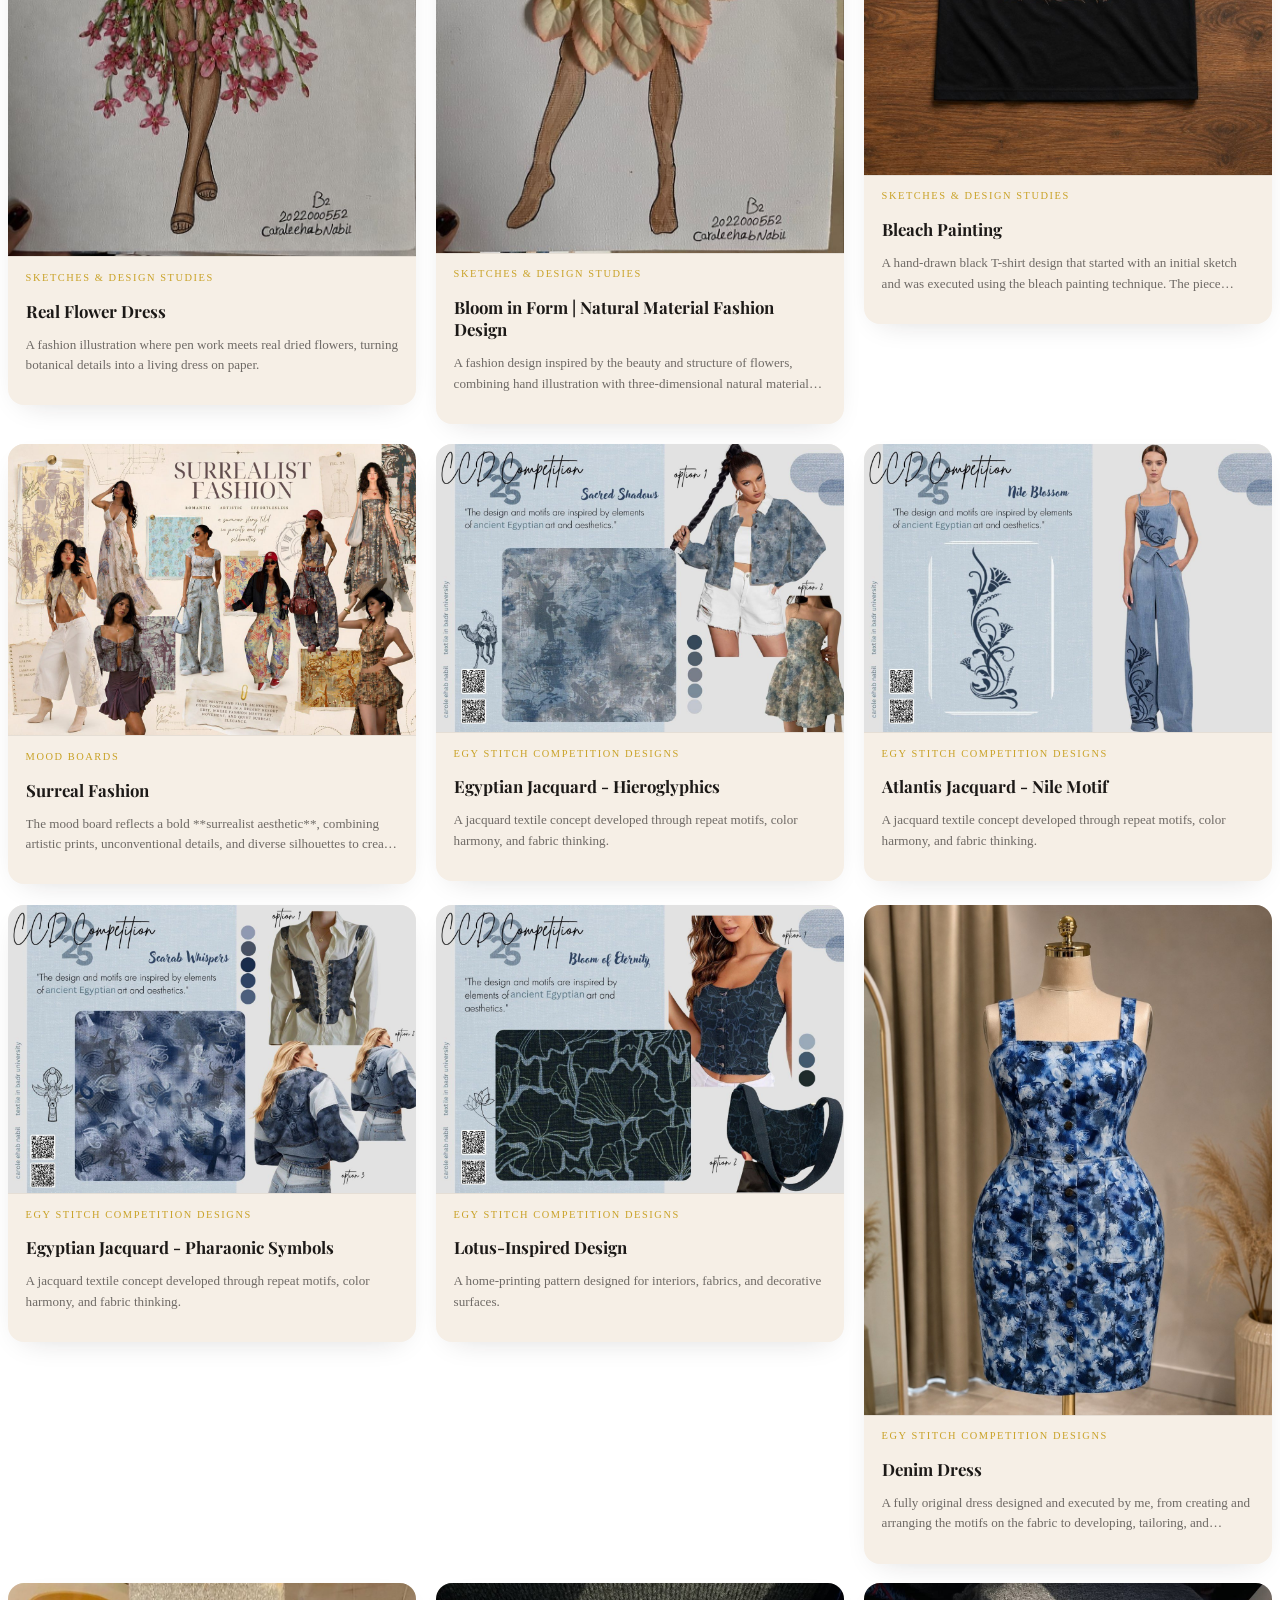
==== commit 91f7ec92: "Experience: add Hosny + Jade internships and Certificates & Recognition grid Co-Authored-By: Claude " ====
--- a/index.html
+++ b/index.html
@@ -194,6 +194,8 @@
       <h2 class="font-serif text-4xl sm:text-5xl" data-text="experience.heading">التدريب والخبرة العملية</h2>
     </div>
     <div id="experience-list" class="exp-list"></div>
+    <h3 class="font-serif text-3xl sm:text-4xl text-center mt-24 mb-10" data-text="experience.certsHeading">الشهادات والتكريمات</h3>
+    <div id="certificates-list" class="cert-grid"></div>
   </div>
 </section>
 
--- a/css/style.css
+++ b/css/style.css
@@ -381,15 +381,14 @@
 .exp-card { display: grid; grid-template-columns: 1fr; gap: 1.75rem; align-items: center; }
 .exp-img {
   display: block;
-  max-width: 360px;
+  max-width: 460px;
   width: 100%;
   margin: 0 auto;
-  aspect-ratio: 3 / 4;
   border-radius: 1.25rem;
   overflow: hidden;
   box-shadow: 0 24px 50px -22px rgba(28, 25, 23, 0.28);
 }
-.exp-img img { width: 100%; height: 100%; object-fit: cover; transition: transform 0.6s ease; }
+.exp-img img { width: 100%; height: auto; display: block; transition: transform 0.6s ease; }
 .exp-card:hover .exp-img img { transform: scale(1.03); }
 .exp-period {
   display: inline-block;
@@ -401,6 +400,18 @@
   padding: 0.2rem 0.9rem;
   margin-bottom: 0.9rem;
 }
+.cert-grid { display: grid; grid-template-columns: 1fr; gap: 2rem; }
+.cert-card { display: flex; flex-direction: column; align-items: flex-start; }
+.cert-img {
+  display: block; width: 100%; margin-bottom: 1rem;
+  border-radius: 0.9rem; overflow: hidden;
+  box-shadow: 0 18px 40px -22px rgba(28, 25, 23, 0.3);
+  background: #fff;
+}
+.cert-img img { width: 100%; height: auto; display: block; transition: transform 0.5s ease; }
+.cert-card:hover .cert-img img { transform: scale(1.03); }
+@media (min-width: 640px) { .cert-grid { grid-template-columns: repeat(2, 1fr); } }
+@media (min-width: 1024px) { .cert-grid { grid-template-columns: repeat(2, 1fr); gap: 2.5rem; } }
 @media (min-width: 768px) {
   .exp-card { grid-template-columns: 1fr 1fr; gap: 3.5rem; }
   .exp-card.reverse .exp-img { order: 2; }
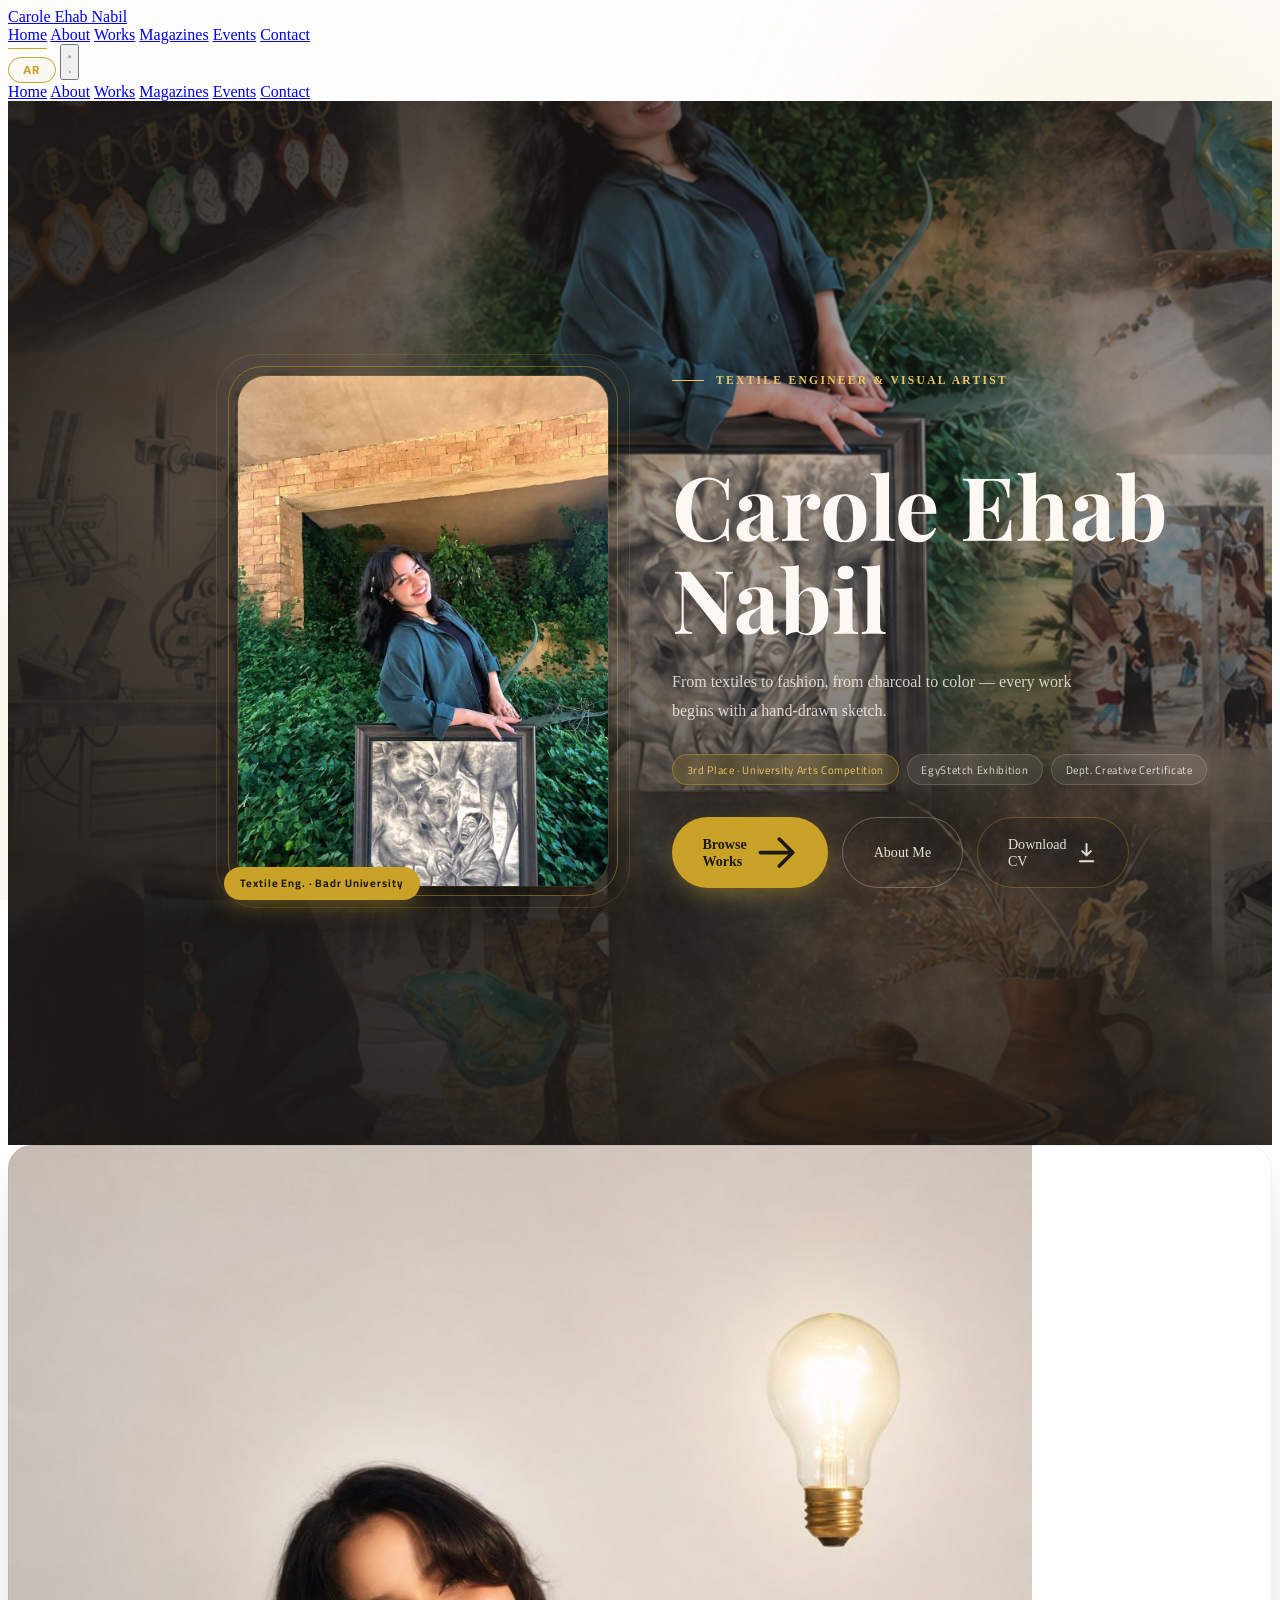
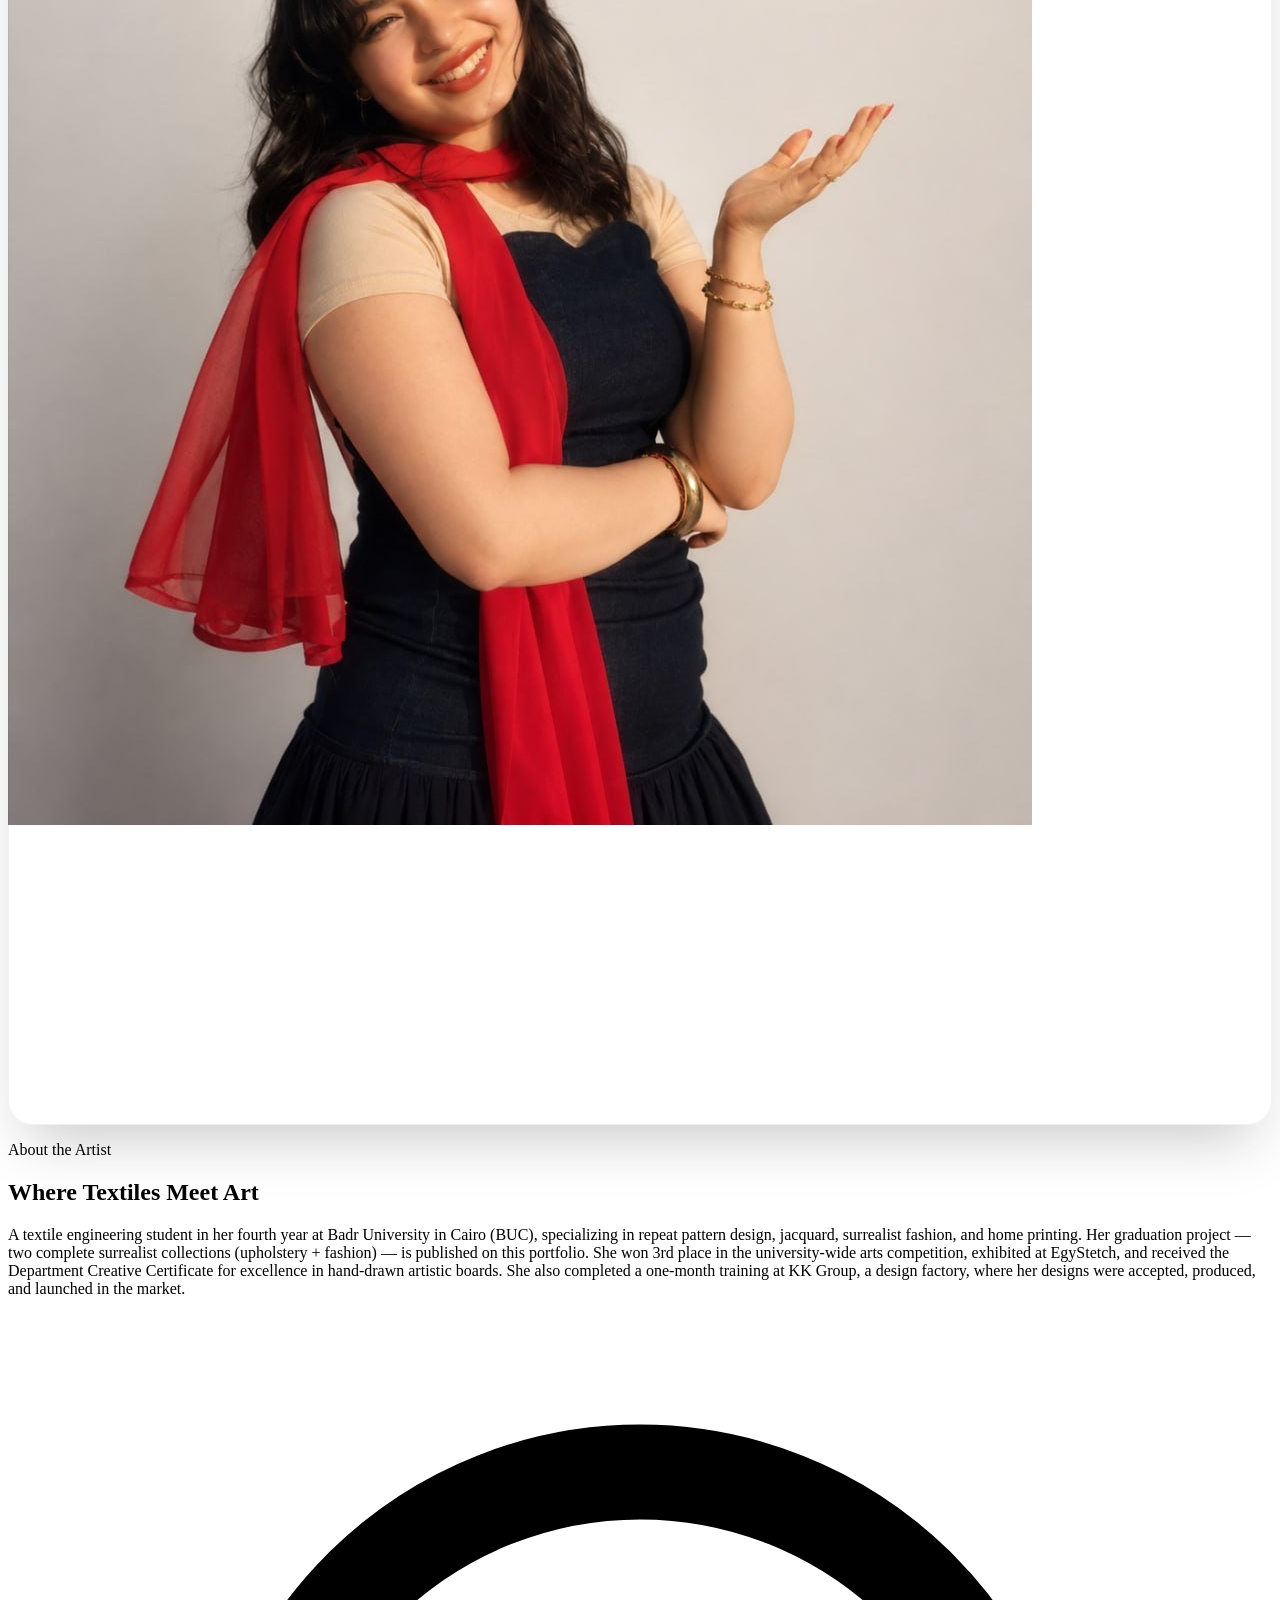
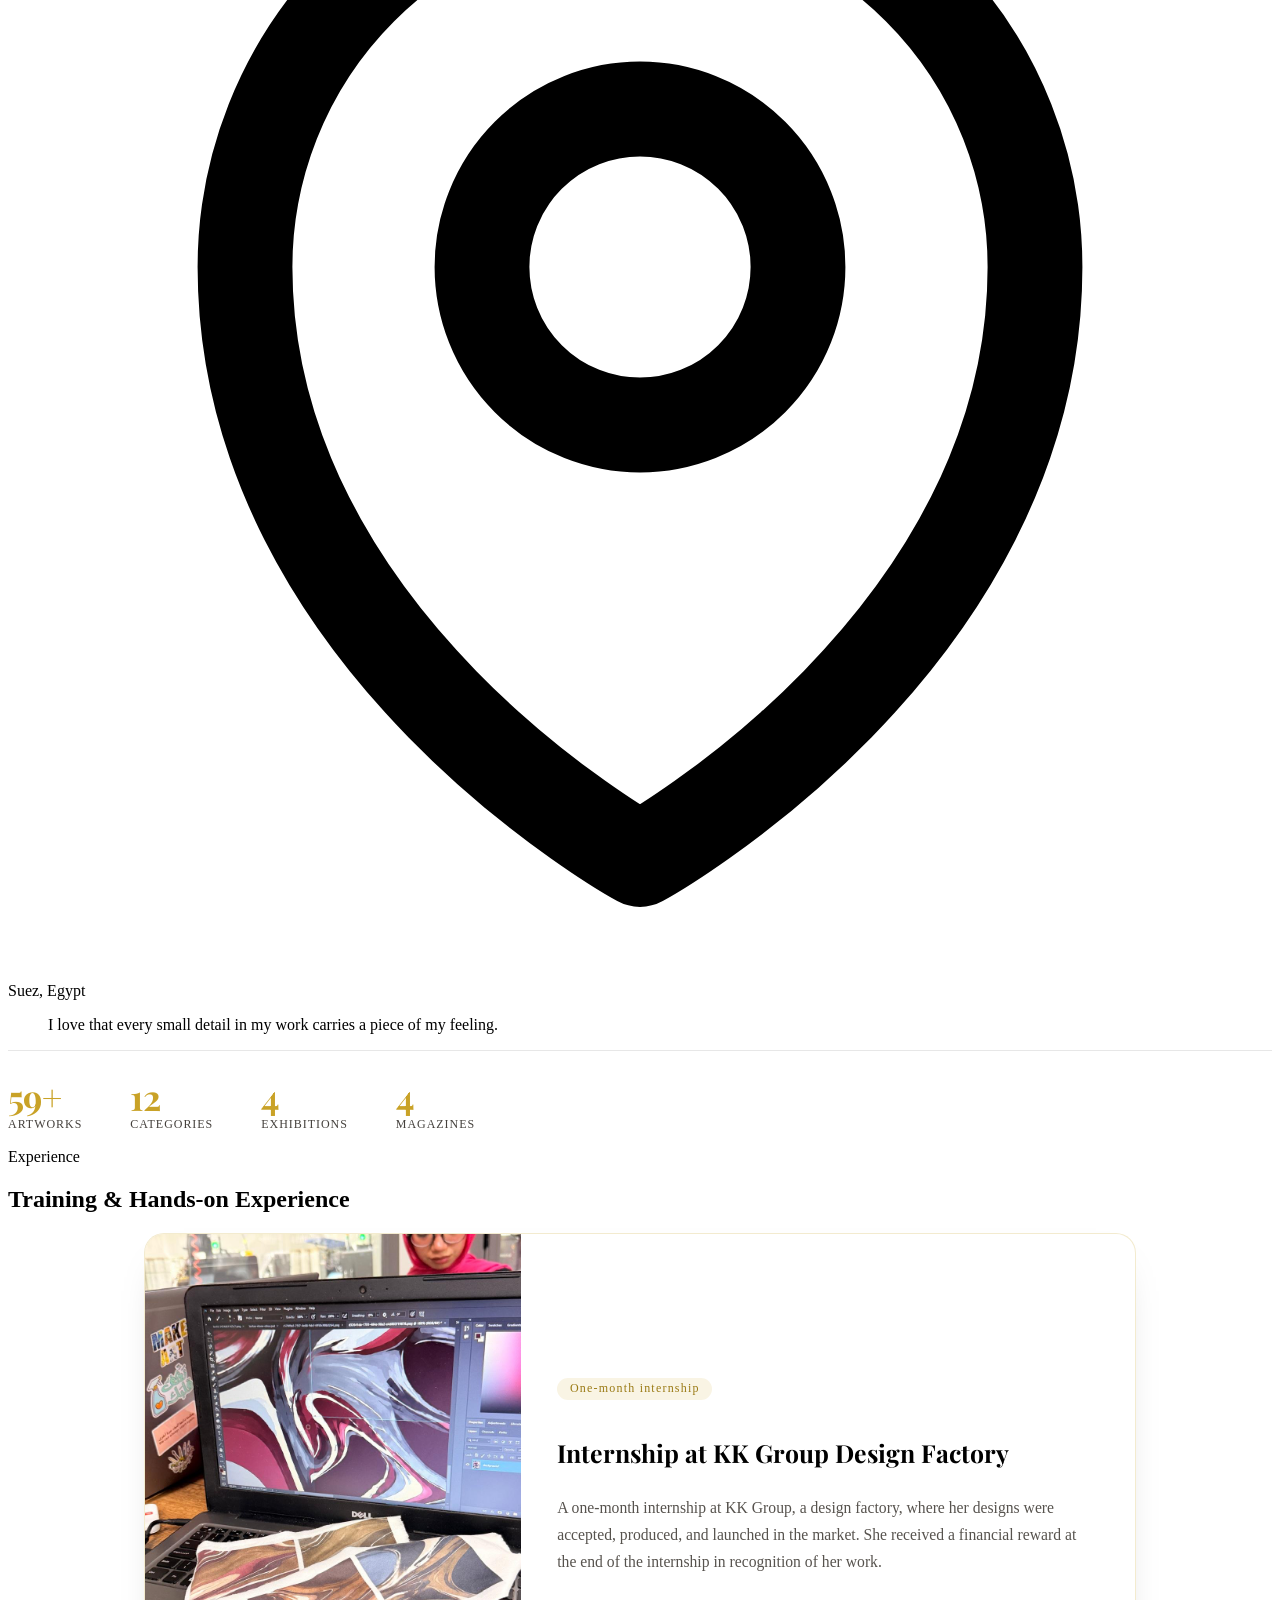
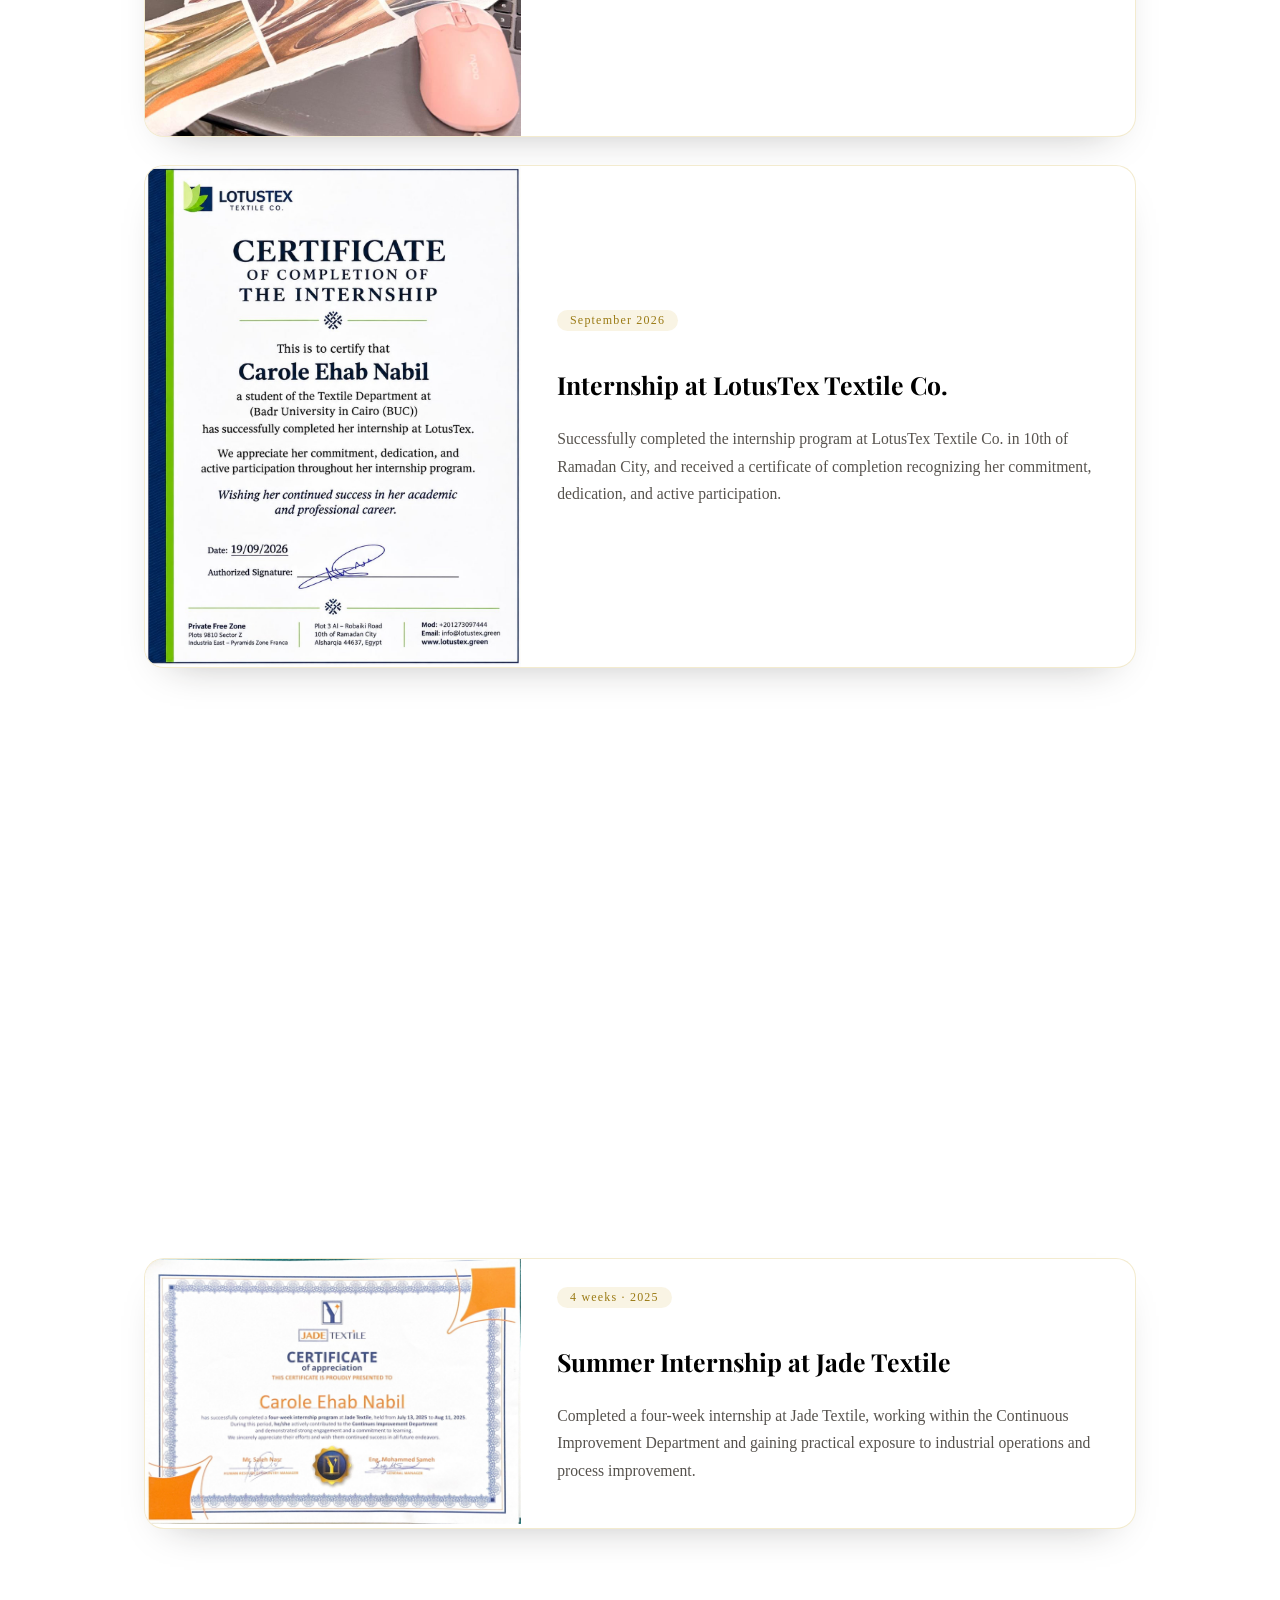
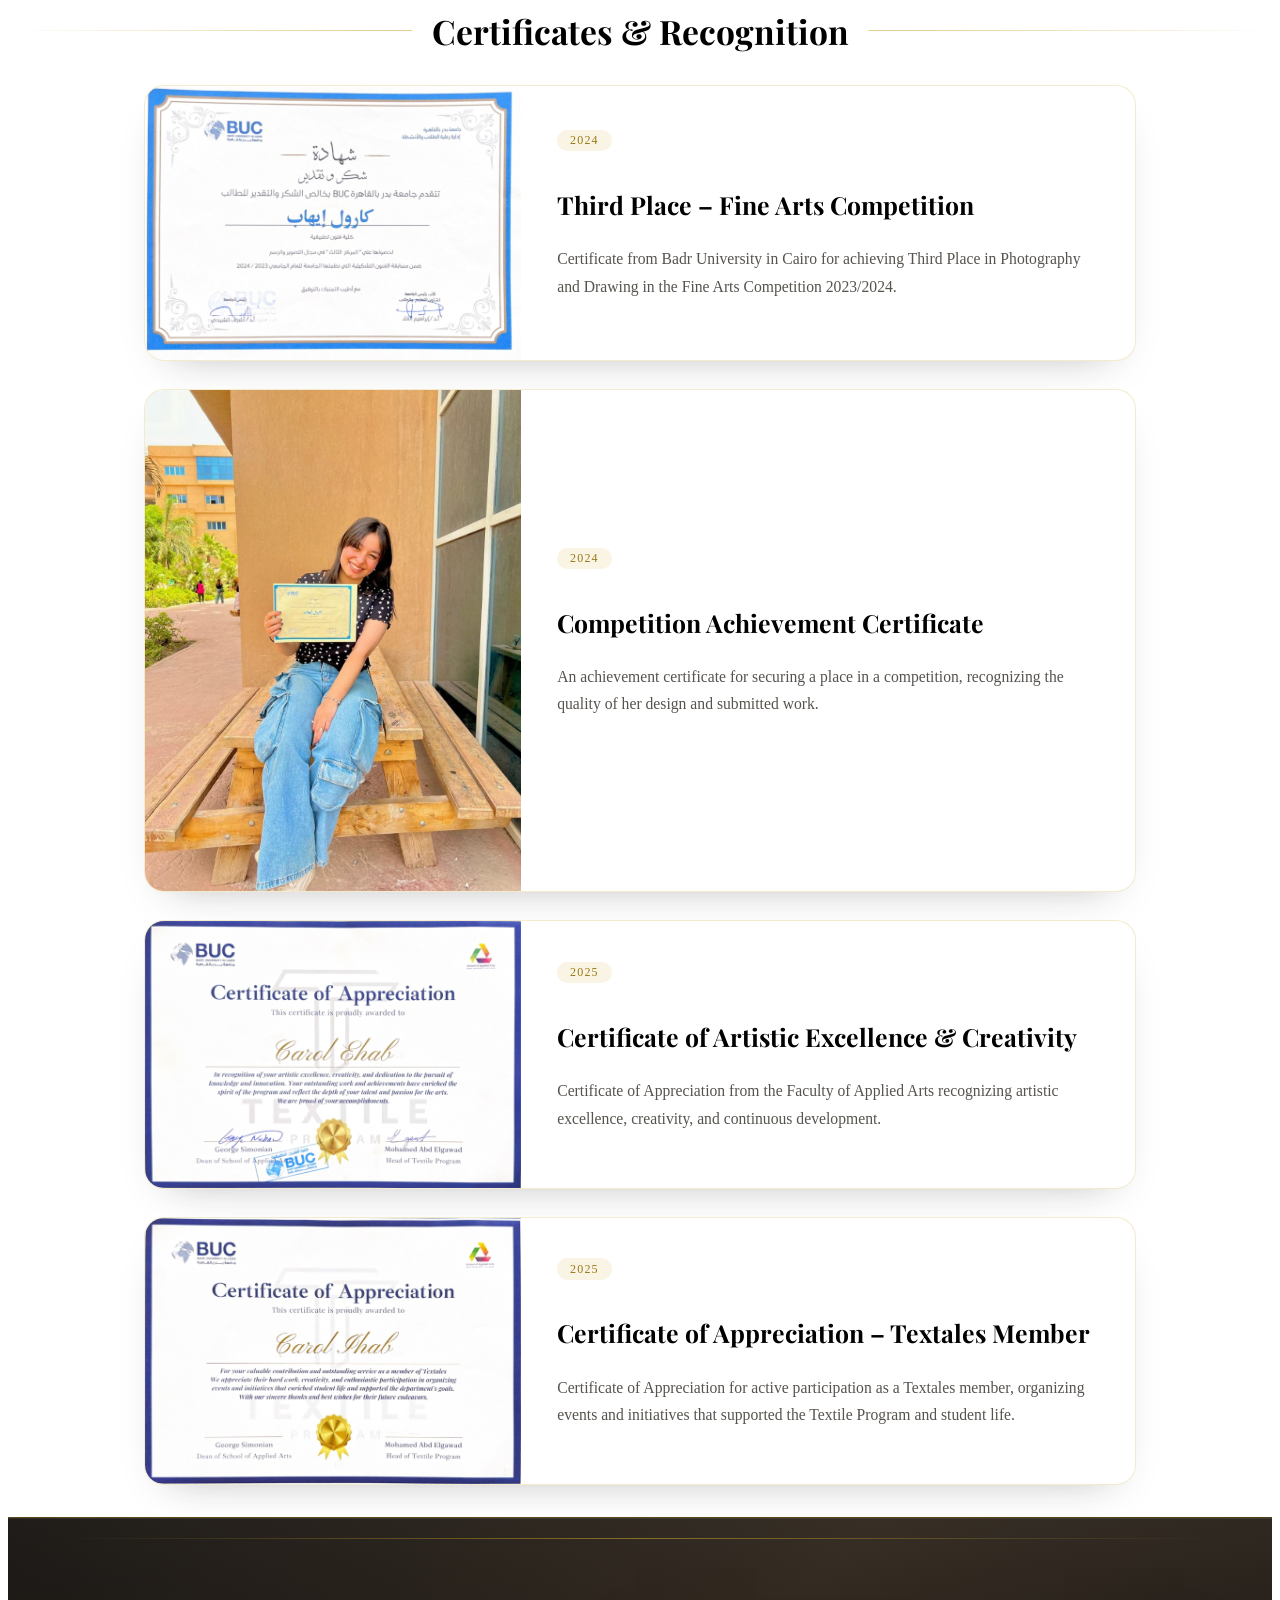
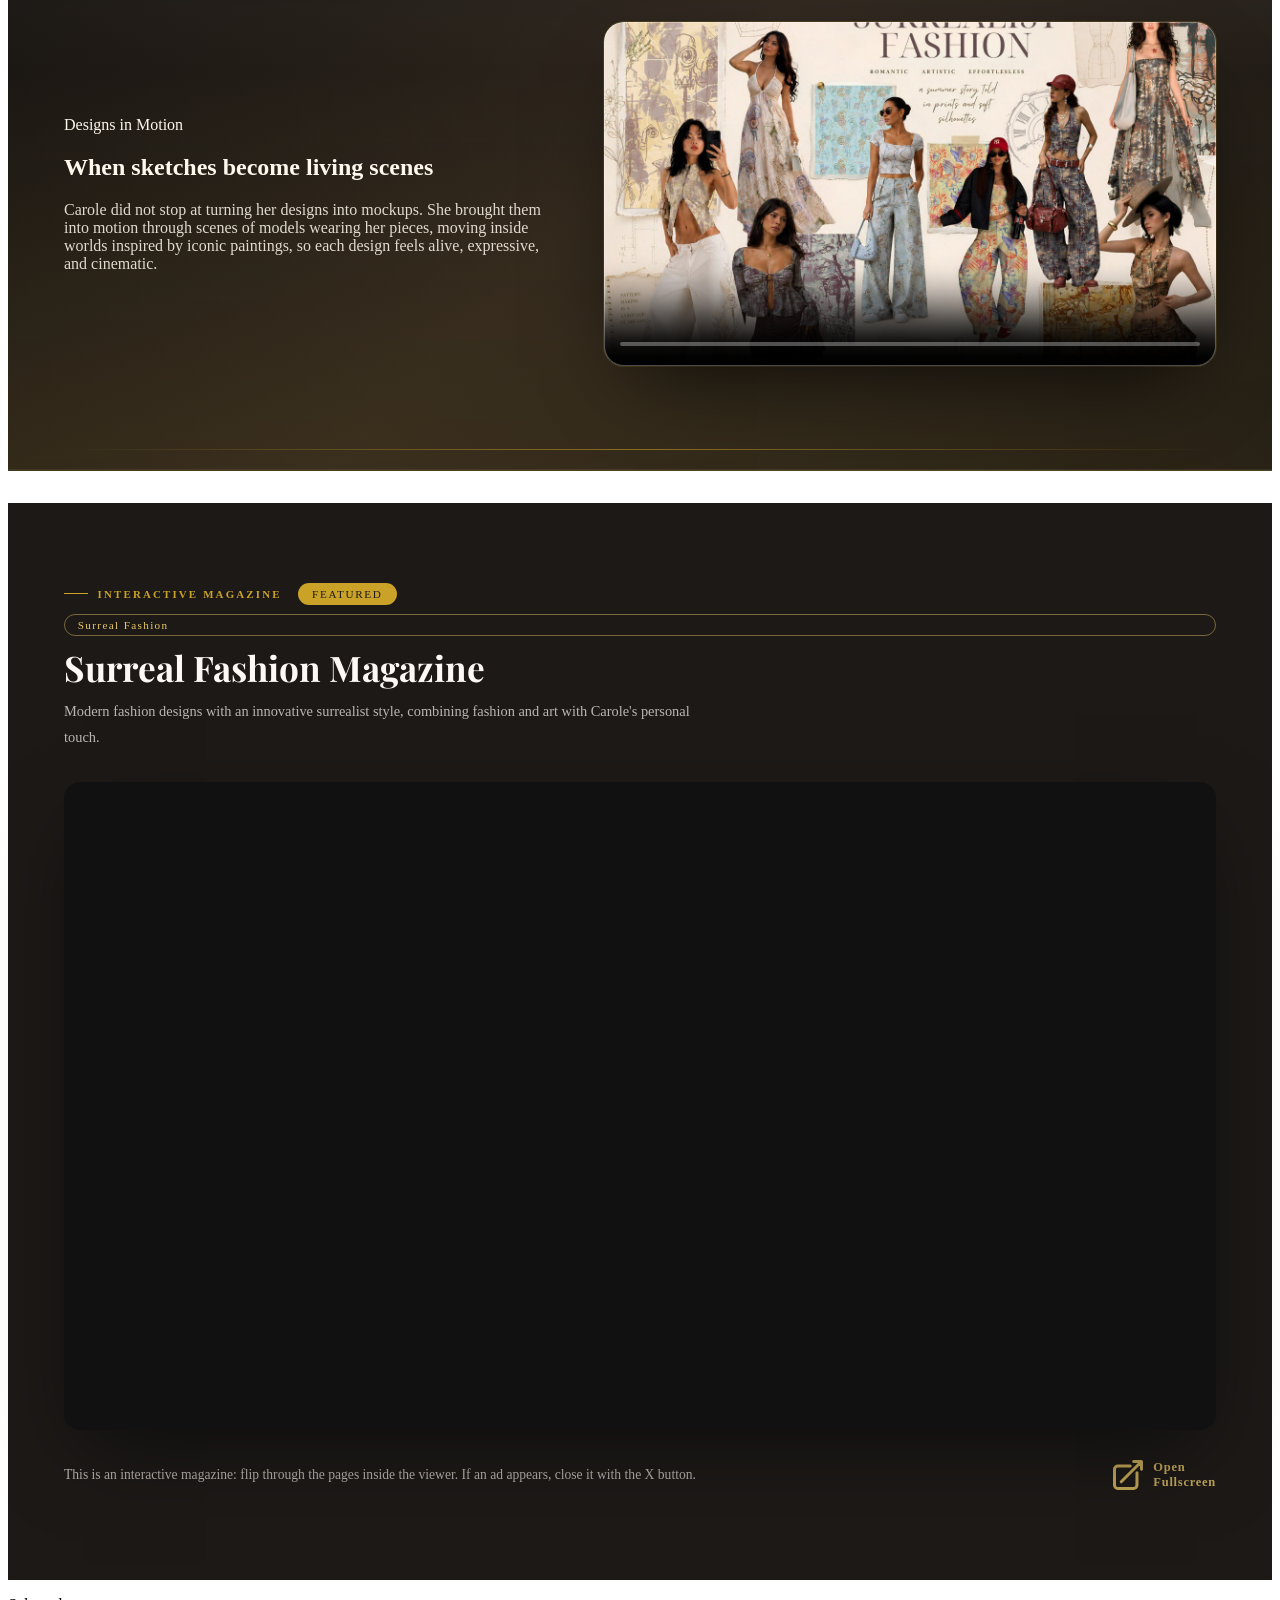
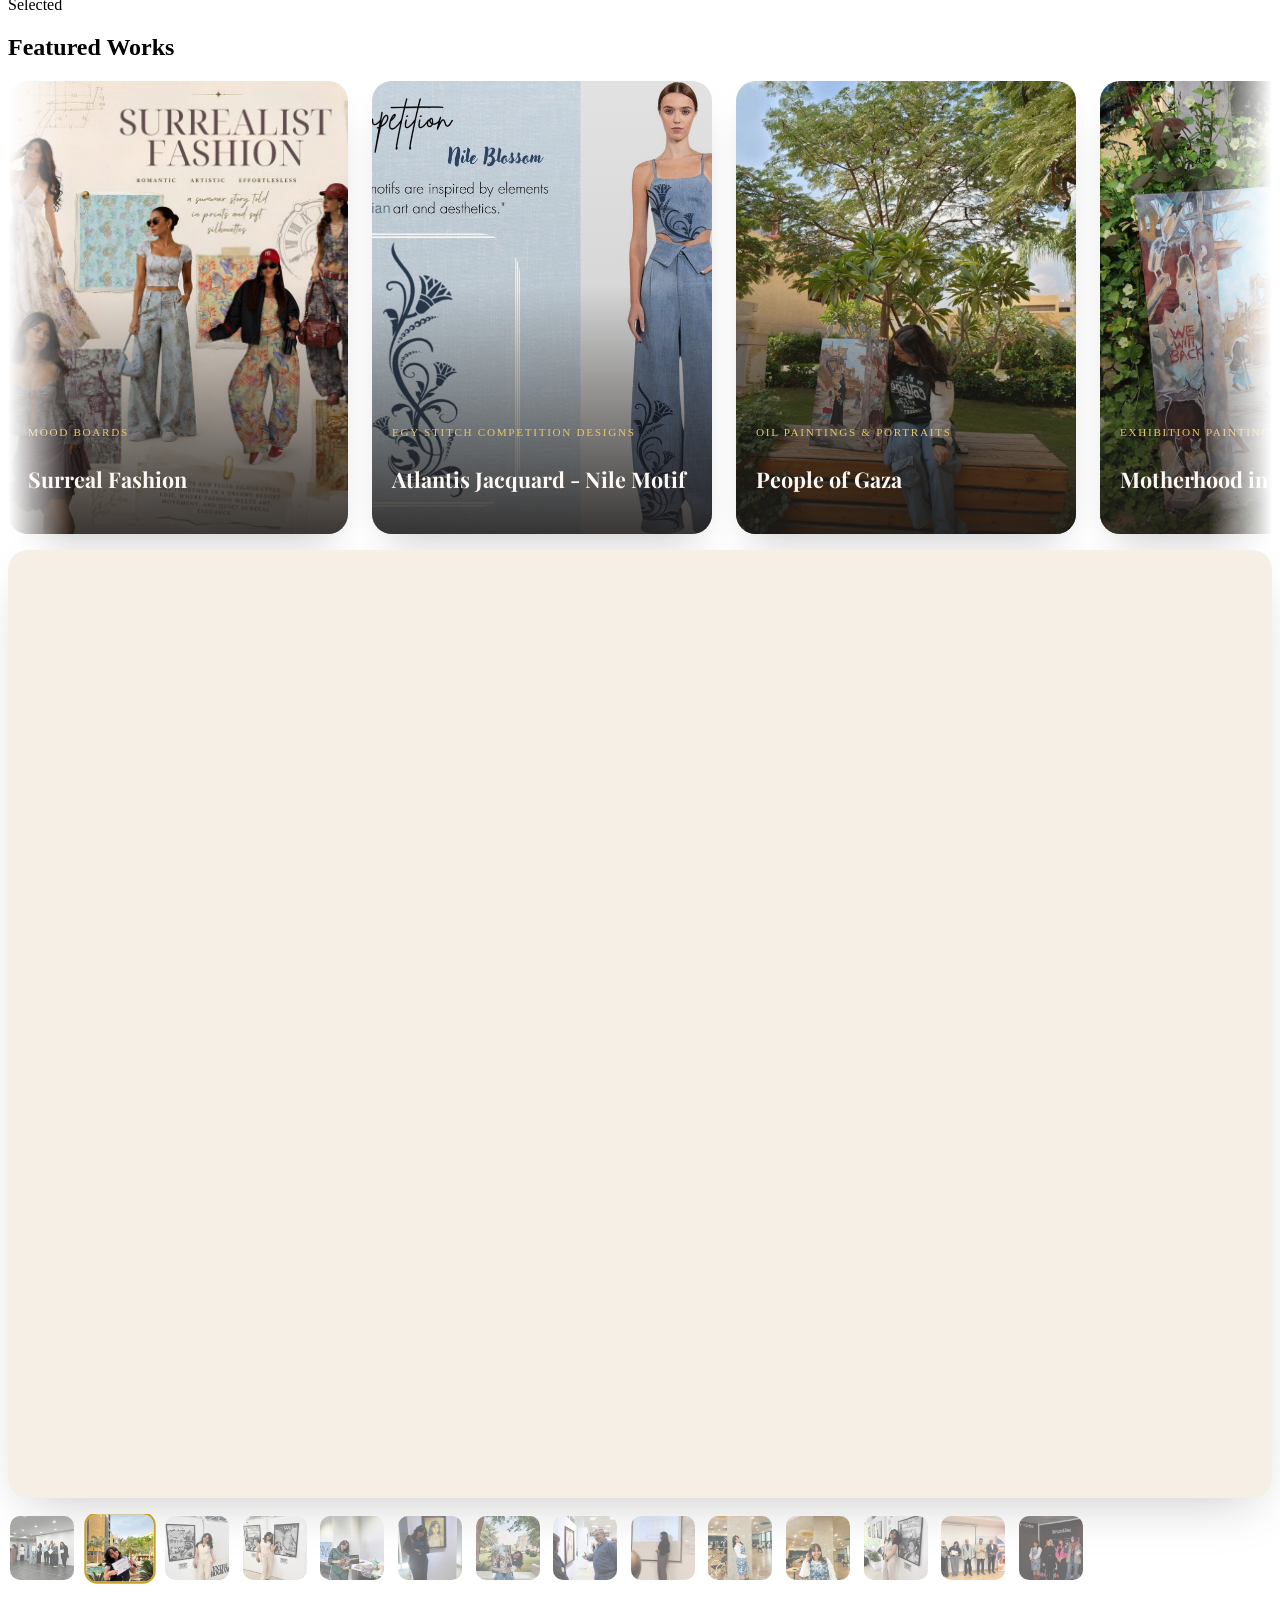
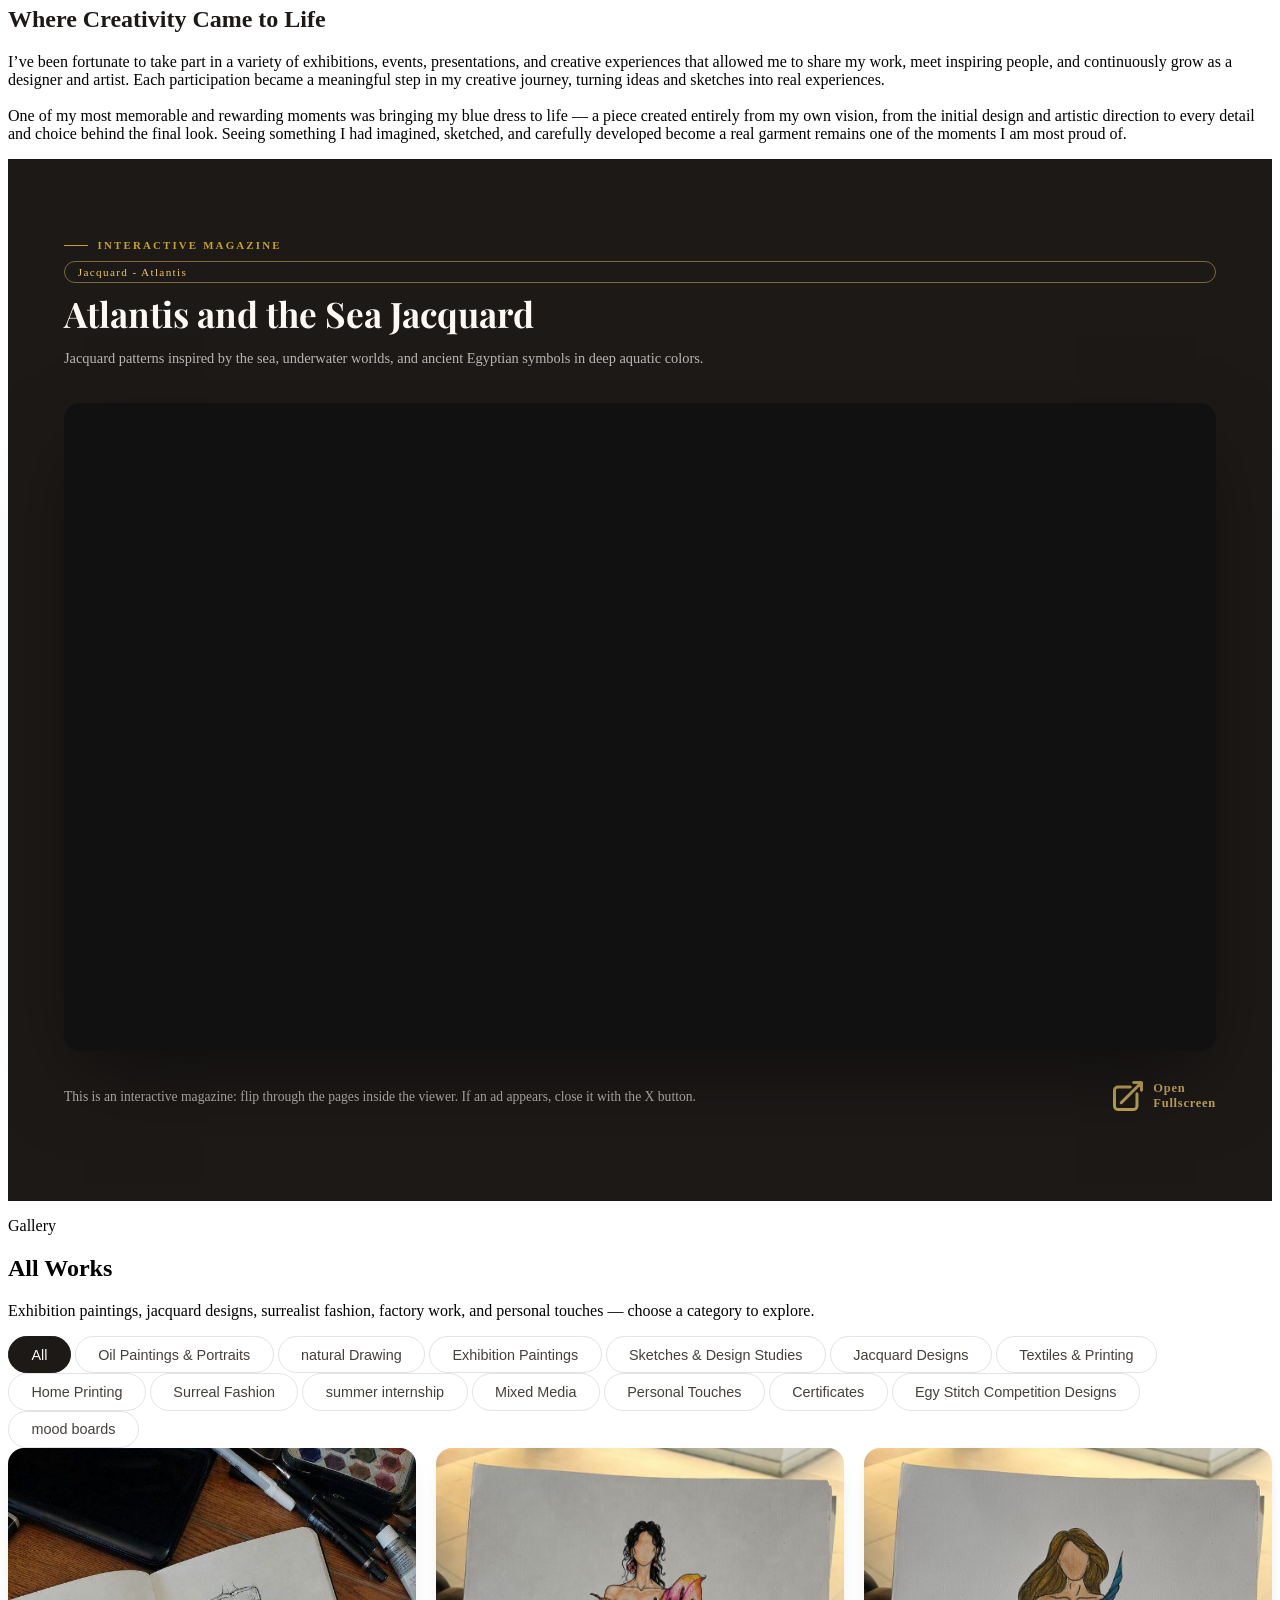
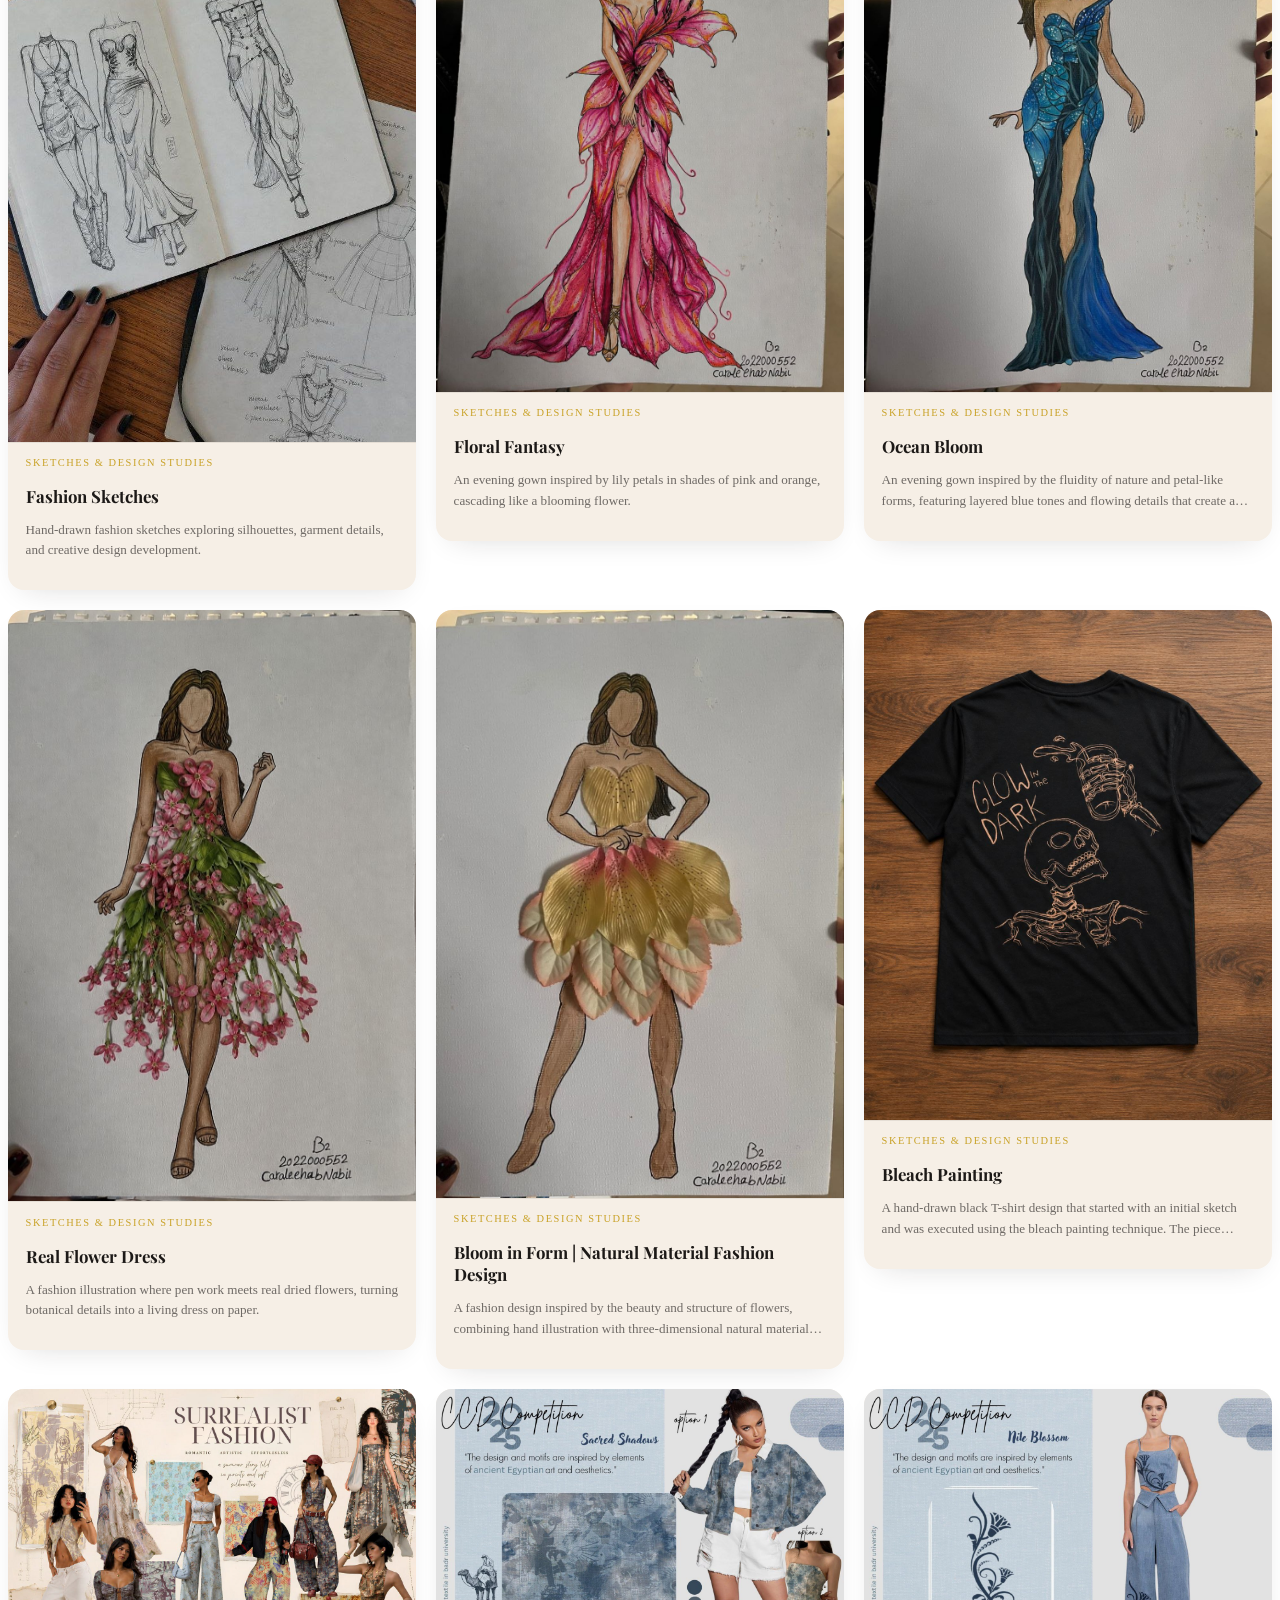
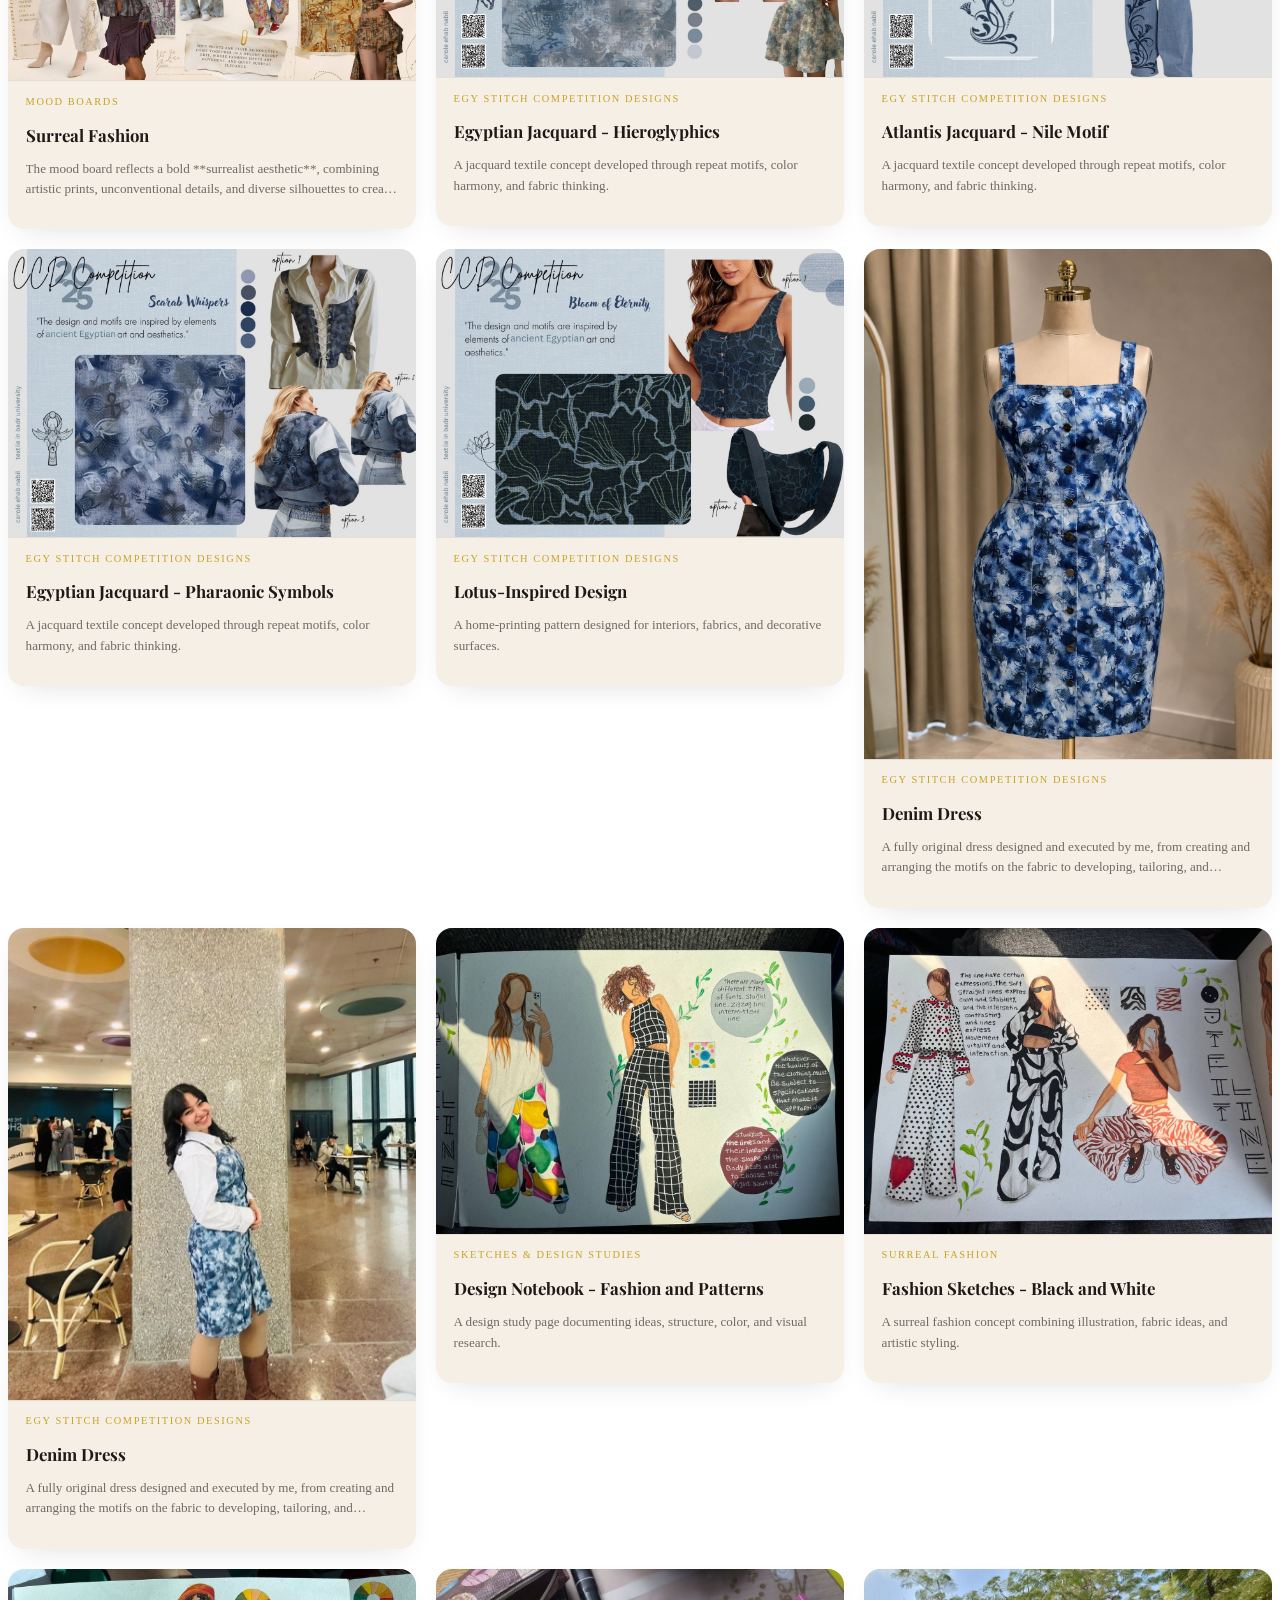
==== commit 324ab672: "Experience: redesign as ordered list cards, images at natural aspect ratio Co-Authored-By: Claude So" ====
--- a/index.html
+++ b/index.html
@@ -193,9 +193,9 @@
       </p>
       <h2 class="font-serif text-4xl sm:text-5xl" data-text="experience.heading">التدريب والخبرة العملية</h2>
     </div>
-    <div id="experience-list" class="exp-list"></div>
-    <h3 class="font-serif text-3xl sm:text-4xl text-center mt-24 mb-10" data-text="experience.certsHeading">الشهادات والتكريمات</h3>
-    <div id="certificates-list" class="cert-grid"></div>
+    <div id="experience-list" class="xp-grid"></div>
+    <h3 class="xp-subhead" data-text="experience.certsHeading">الشهادات والتكريمات</h3>
+    <div id="certificates-list" class="xp-grid"></div>
   </div>
 </section>
 
--- a/css/style.css
+++ b/css/style.css
@@ -375,47 +375,84 @@
 }
 
 /* ---------------------------------------------------------
-   Experience (internships)
---------------------------------------------------------- */
-.exp-list { display: flex; flex-direction: column; gap: 4rem; }
-.exp-card { display: grid; grid-template-columns: 1fr; gap: 1.75rem; align-items: center; }
-.exp-img {
+   Experience + certificates — uniform card grid
+--------------------------------------------------------- */
+.xp-grid {
+  display: flex;
+  flex-direction: column;
+  gap: 1.75rem;
+  max-width: 62rem;
+  margin: 0 auto;
+}
+.xp-subhead {
+  display: flex; align-items: center; gap: 1.25rem;
+  font-family: 'Playfair Display', serif;
+  font-size: clamp(1.6rem, 3.2vw, 2.1rem);
+  margin: 5rem 0 2rem;
+}
+.xp-subhead::before, .xp-subhead::after {
+  content: ''; flex: 1; height: 1px;
+  background: linear-gradient(to right, transparent, rgba(201, 162, 39, 0.55));
+}
+.xp-subhead::after { transform: scaleX(-1); }
+.xp-card {
+  display: flex;
+  flex-direction: column;
+  background: #fff;
+  border: 1px solid rgba(201, 162, 39, 0.22);
+  border-radius: 1.25rem;
+  overflow: hidden;
+  box-shadow: 0 18px 40px -26px rgba(28, 25, 23, 0.35);
+  transition: transform 0.35s ease, box-shadow 0.35s ease;
+}
+.xp-card:hover {
+  transform: translateY(-4px);
+  box-shadow: 0 26px 50px -26px rgba(28, 25, 23, 0.45);
+}
+.xp-media {
+  position: relative;
   display: block;
-  max-width: 460px;
-  width: 100%;
-  margin: 0 auto;
-  border-radius: 1.25rem;
-  overflow: hidden;
-  box-shadow: 0 24px 50px -22px rgba(28, 25, 23, 0.28);
-}
-.exp-img img { width: 100%; height: auto; display: block; transition: transform 0.6s ease; }
-.exp-card:hover .exp-img img { transform: scale(1.03); }
-.exp-period {
-  display: inline-block;
-  font-size: 0.8rem;
-  letter-spacing: 0.12em;
-  color: #C9A227;
-  border: 1px solid rgba(201, 162, 39, 0.5);
+  background: #f4ede3;
+  overflow: hidden;
+}
+.xp-media img {
+  width: 100%; height: auto;
+  display: block;
+  transition: transform 0.5s ease;
+}
+.xp-card:hover .xp-media img { transform: scale(1.04); }
+.xp-zoom {
+  position: absolute; top: 0.7rem; inset-inline-end: 0.7rem;
+  width: 2rem; height: 2rem; border-radius: 999px;
+  display: grid; place-items: center;
+  background: rgba(255, 255, 255, 0.9);
+  color: #1c1917; font-size: 0.95rem;
+  opacity: 0; transition: opacity 0.25s ease;
+}
+.xp-card:hover .xp-zoom { opacity: 1; }
+.xp-body { padding: 1.25rem 1.4rem 1.5rem; display: flex; flex-direction: column; flex: 1; }
+.xp-pill {
+  align-self: flex-start;
+  font-size: 0.75rem;
+  letter-spacing: 0.1em;
+  color: #9a7a14;
+  background: rgba(201, 162, 39, 0.12);
   border-radius: 999px;
-  padding: 0.2rem 0.9rem;
-  margin-bottom: 0.9rem;
-}
-.cert-grid { display: grid; grid-template-columns: 1fr; gap: 2rem; }
-.cert-card { display: flex; flex-direction: column; align-items: flex-start; }
-.cert-img {
-  display: block; width: 100%; margin-bottom: 1rem;
-  border-radius: 0.9rem; overflow: hidden;
-  box-shadow: 0 18px 40px -22px rgba(28, 25, 23, 0.3);
-  background: #fff;
-}
-.cert-img img { width: 100%; height: auto; display: block; transition: transform 0.5s ease; }
-.cert-card:hover .cert-img img { transform: scale(1.03); }
-@media (min-width: 640px) { .cert-grid { grid-template-columns: repeat(2, 1fr); } }
-@media (min-width: 1024px) { .cert-grid { grid-template-columns: repeat(2, 1fr); gap: 2.5rem; } }
-@media (min-width: 768px) {
-  .exp-card { grid-template-columns: 1fr 1fr; gap: 3.5rem; }
-  .exp-card.reverse .exp-img { order: 2; }
-  .exp-card.reverse .exp-text { order: 1; }
+  padding: 0.2rem 0.8rem;
+  margin-bottom: 0.75rem;
+}
+.xp-title {
+  font-family: 'Playfair Display', serif;
+  font-size: 1.3rem;
+  line-height: 1.35;
+  margin-bottom: 0.5rem;
+}
+.xp-desc { color: #57534e; font-size: 0.98rem; line-height: 1.75; }
+@media (min-width: 720px) {
+  .xp-card { flex-direction: row; align-items: center; }
+  .xp-media { flex: 0 0 clamp(280px, 38%, 400px); align-self: flex-start; }
+  .xp-body { flex: 1; justify-content: center; padding: 1.75rem 2.25rem; }
+  .xp-title { font-size: 1.55rem; }
 }
 
 /* ---------------------------------------------------------
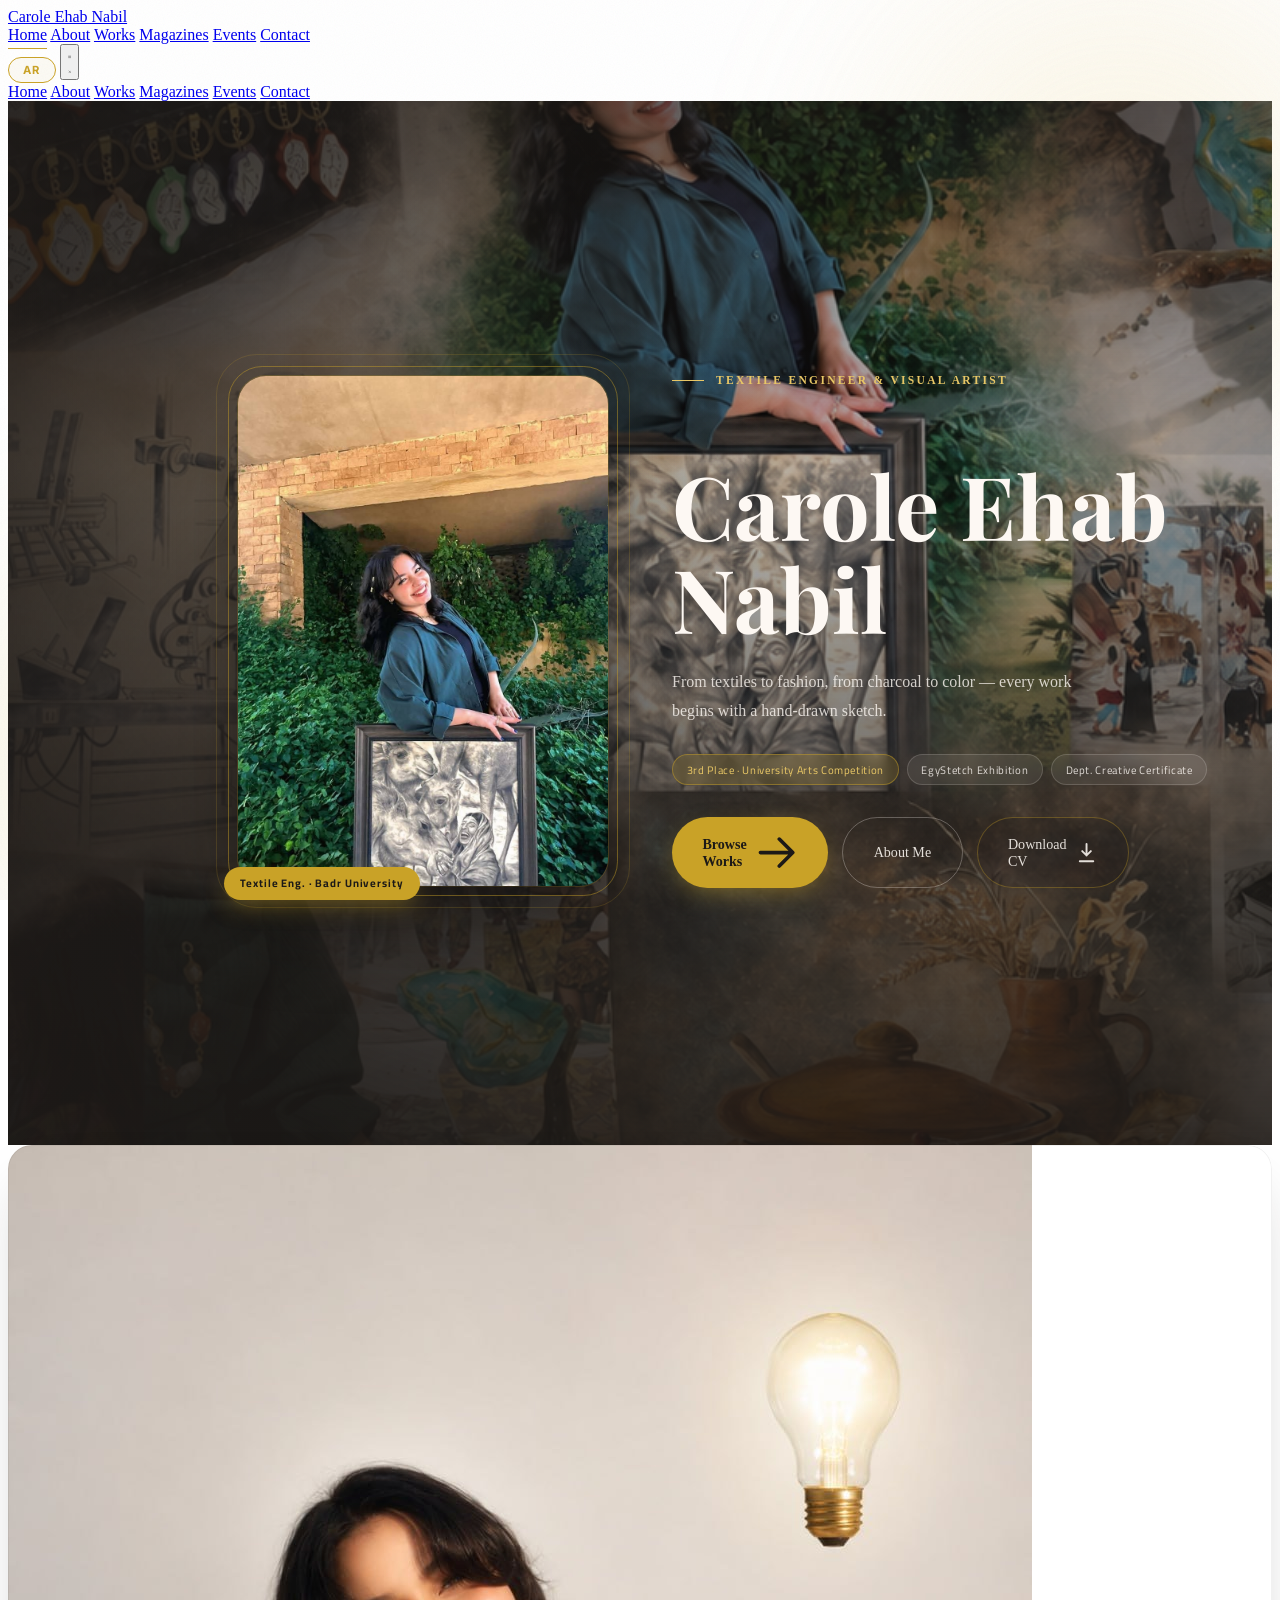
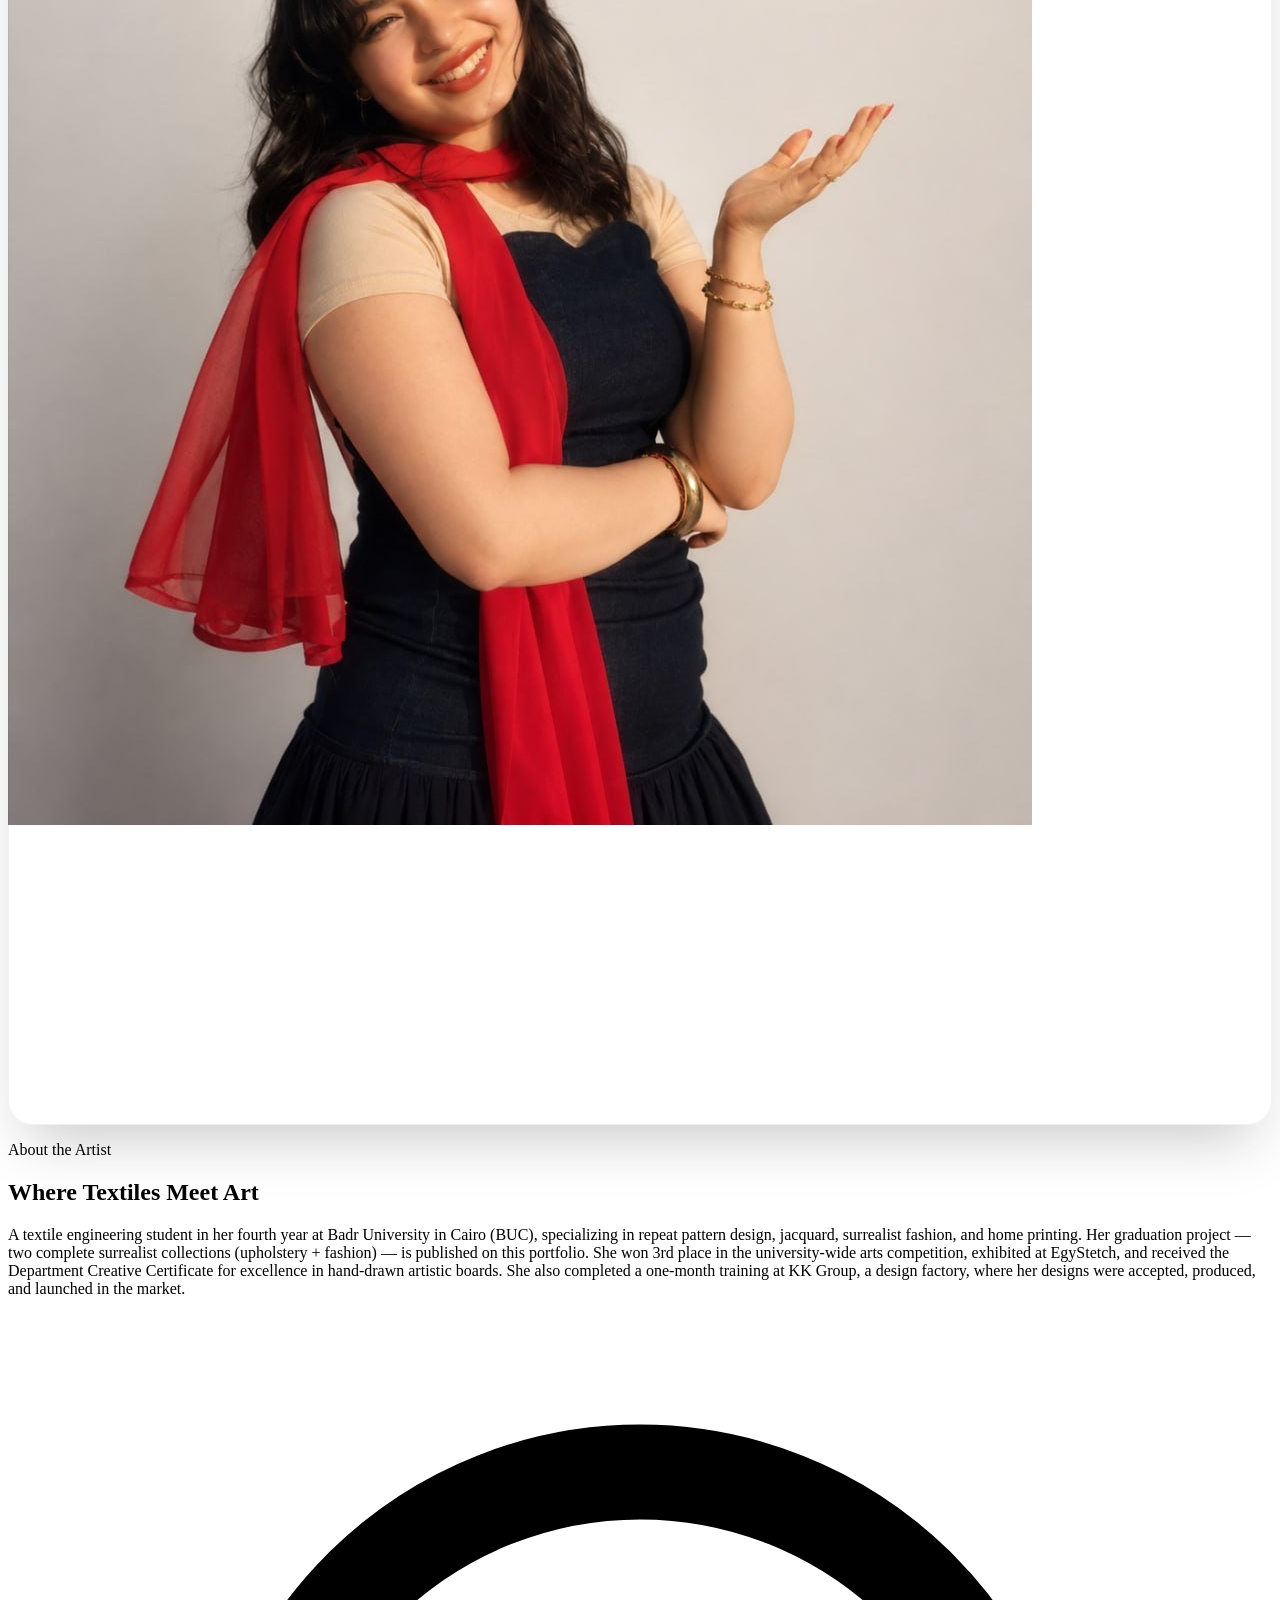
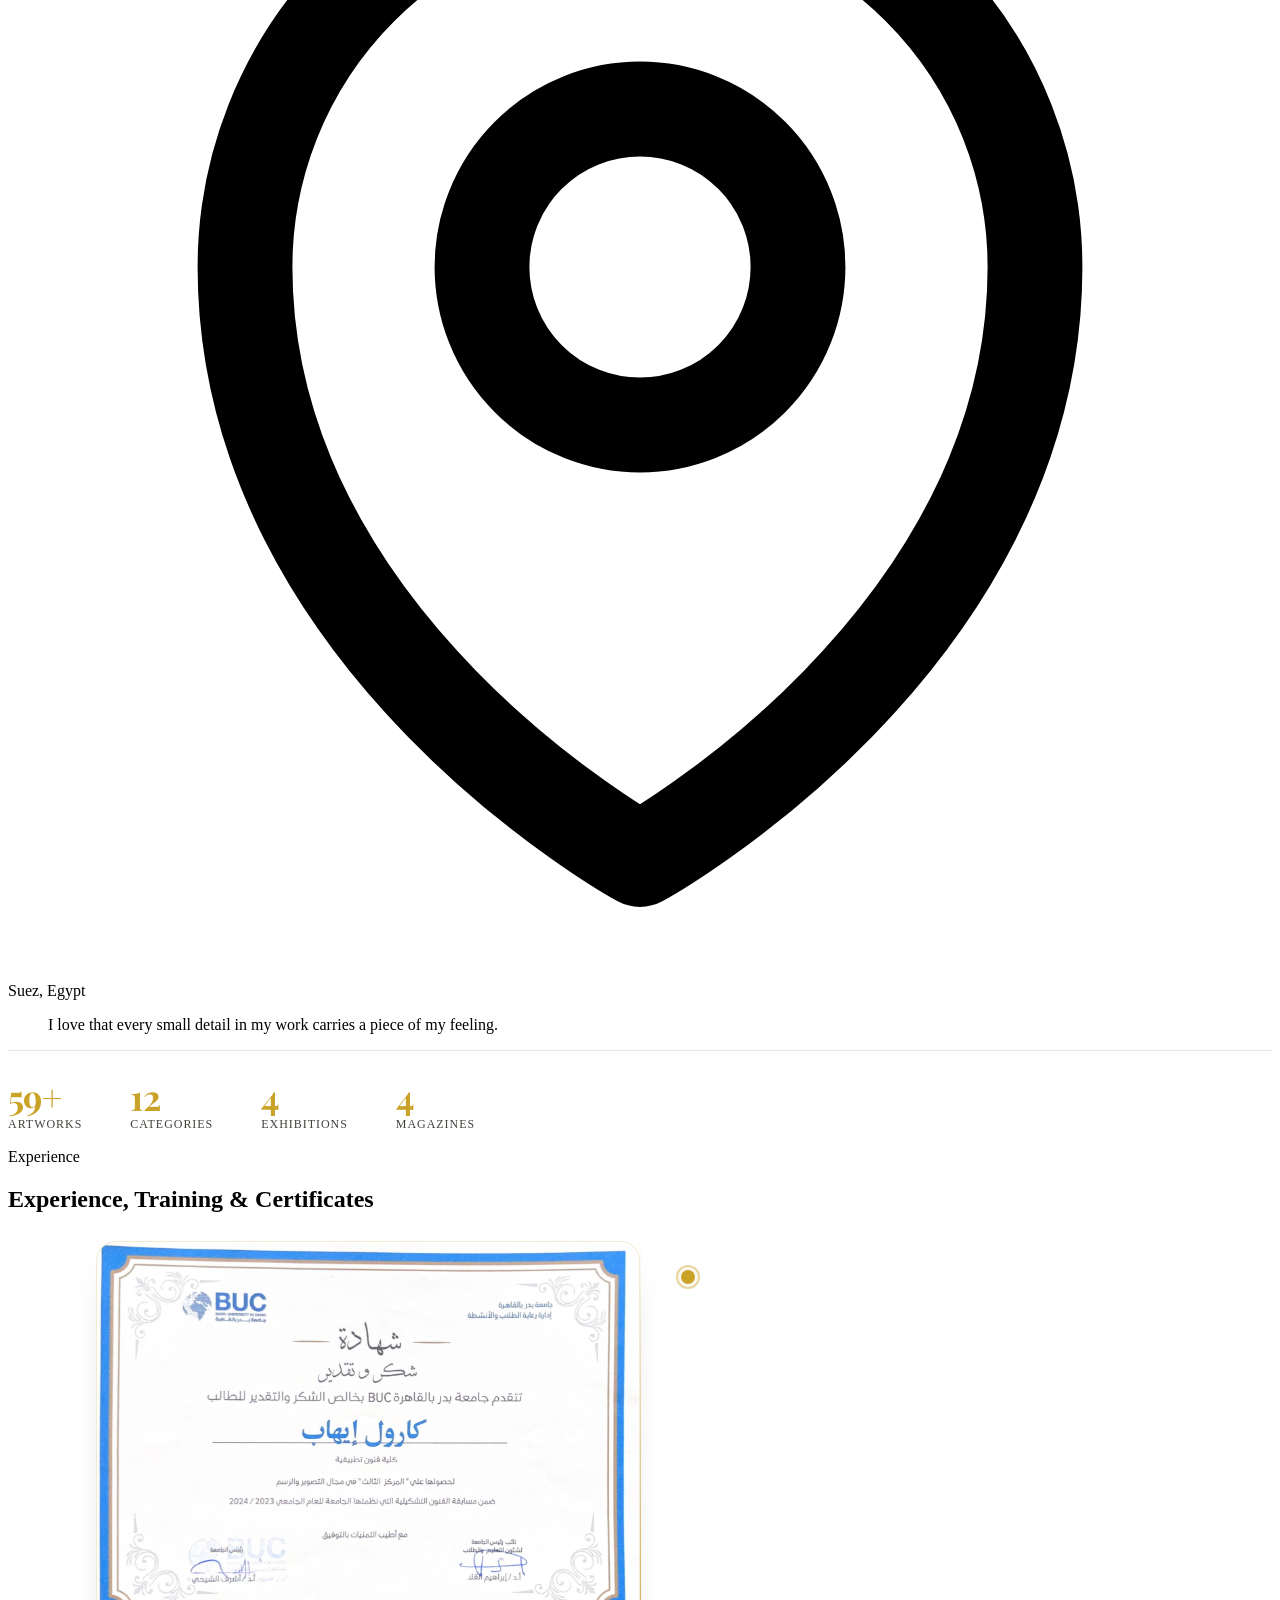
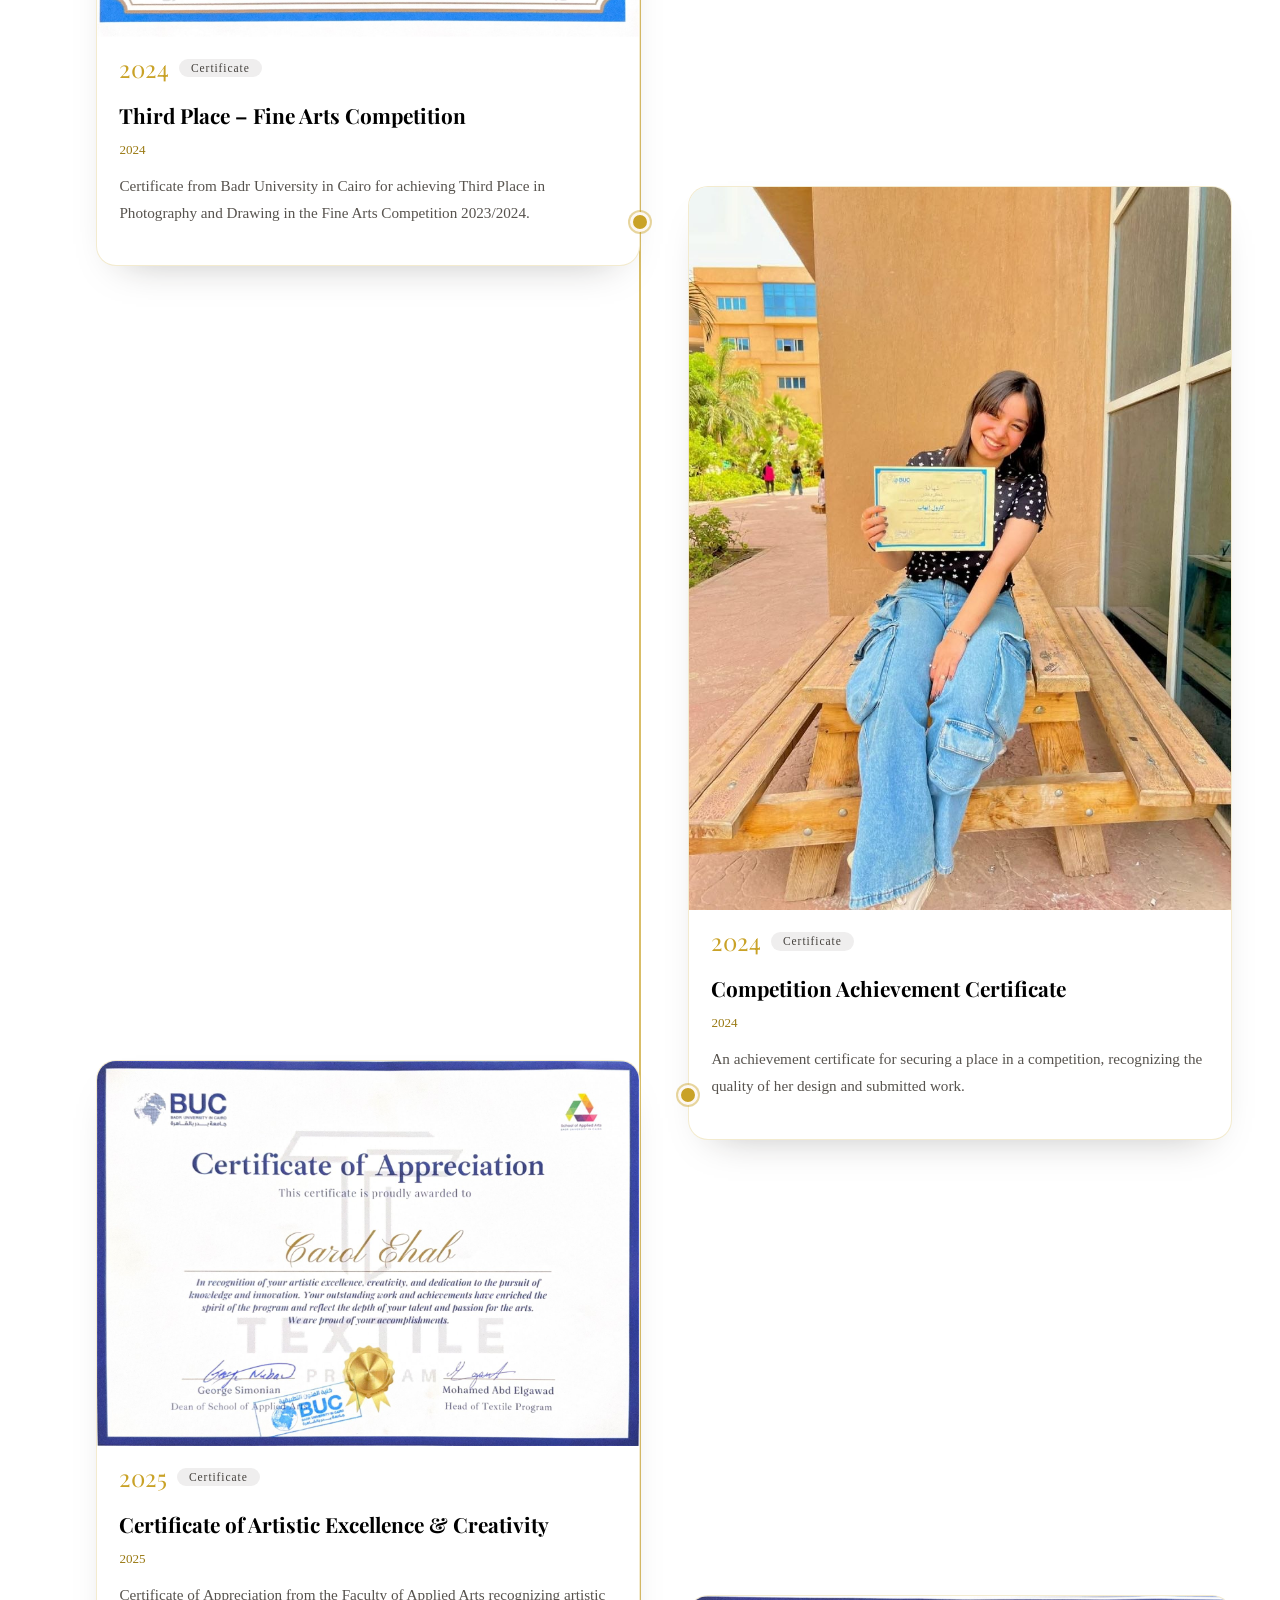
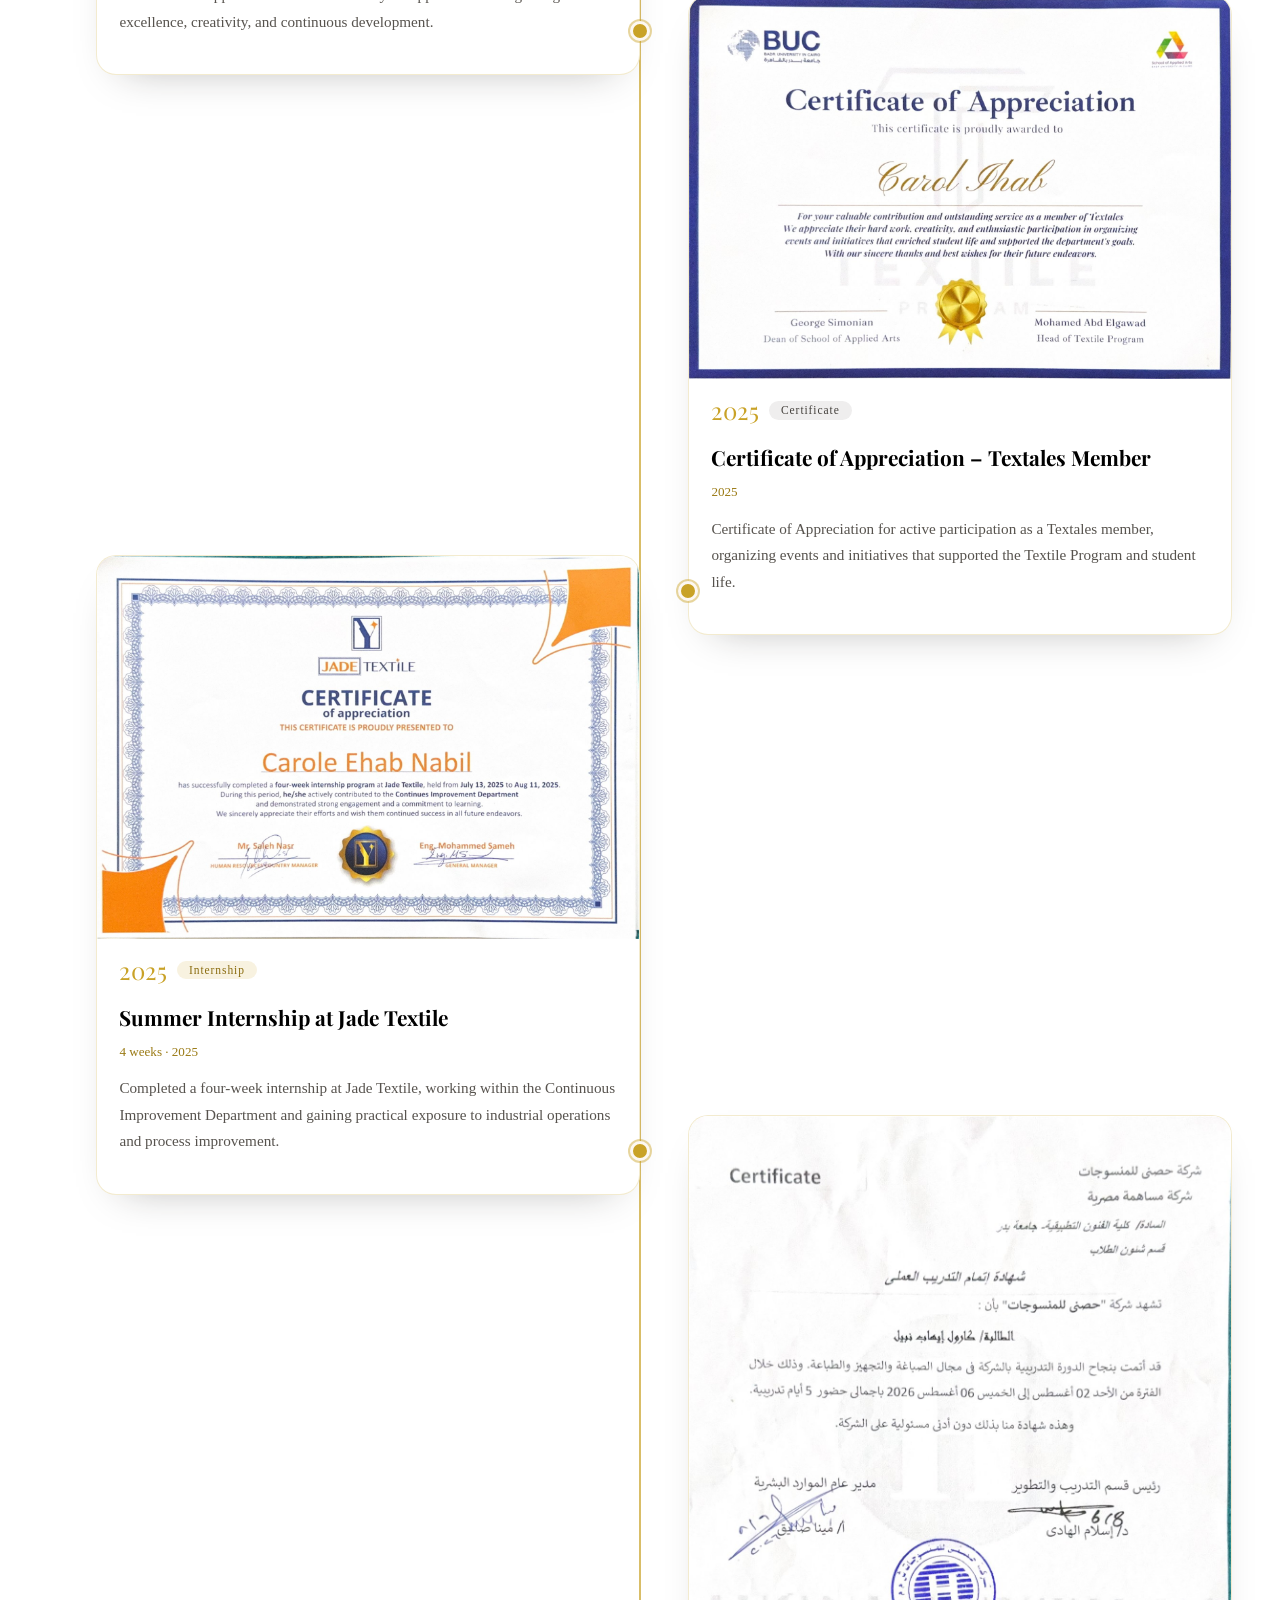
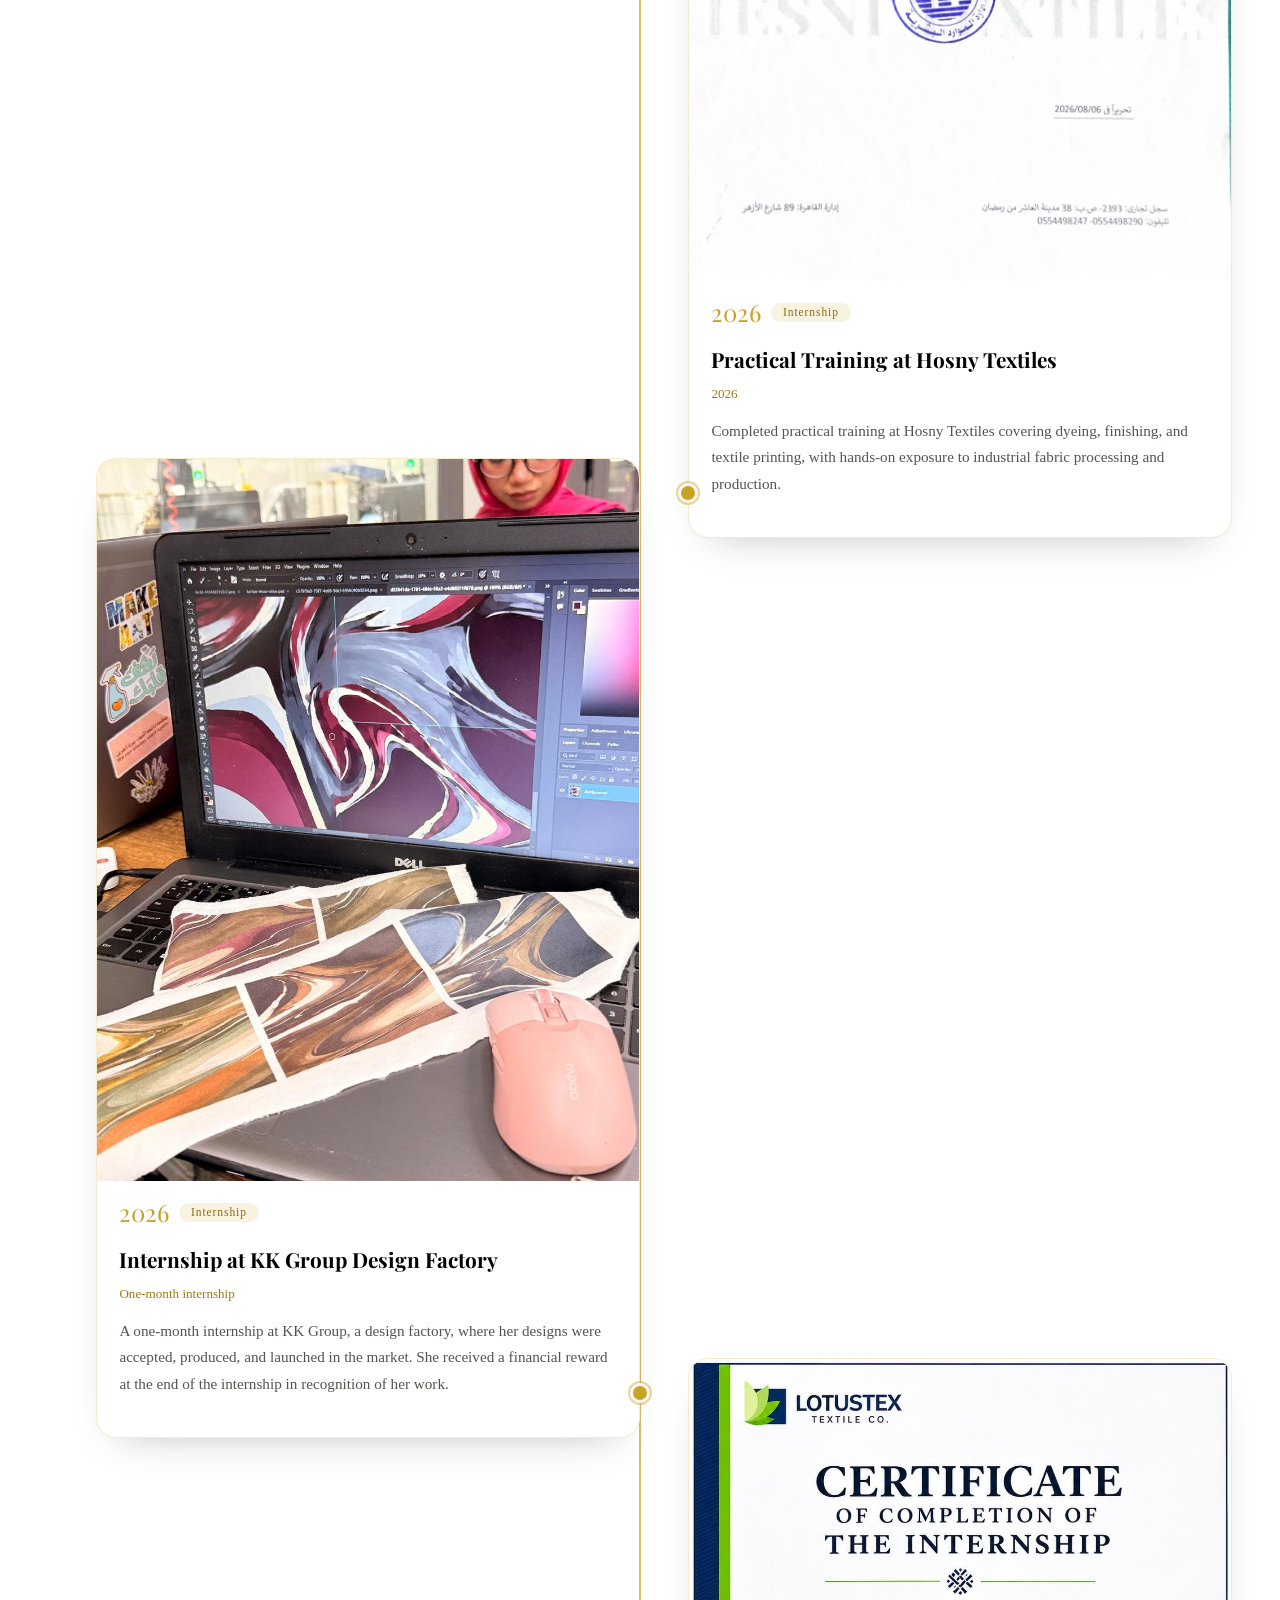
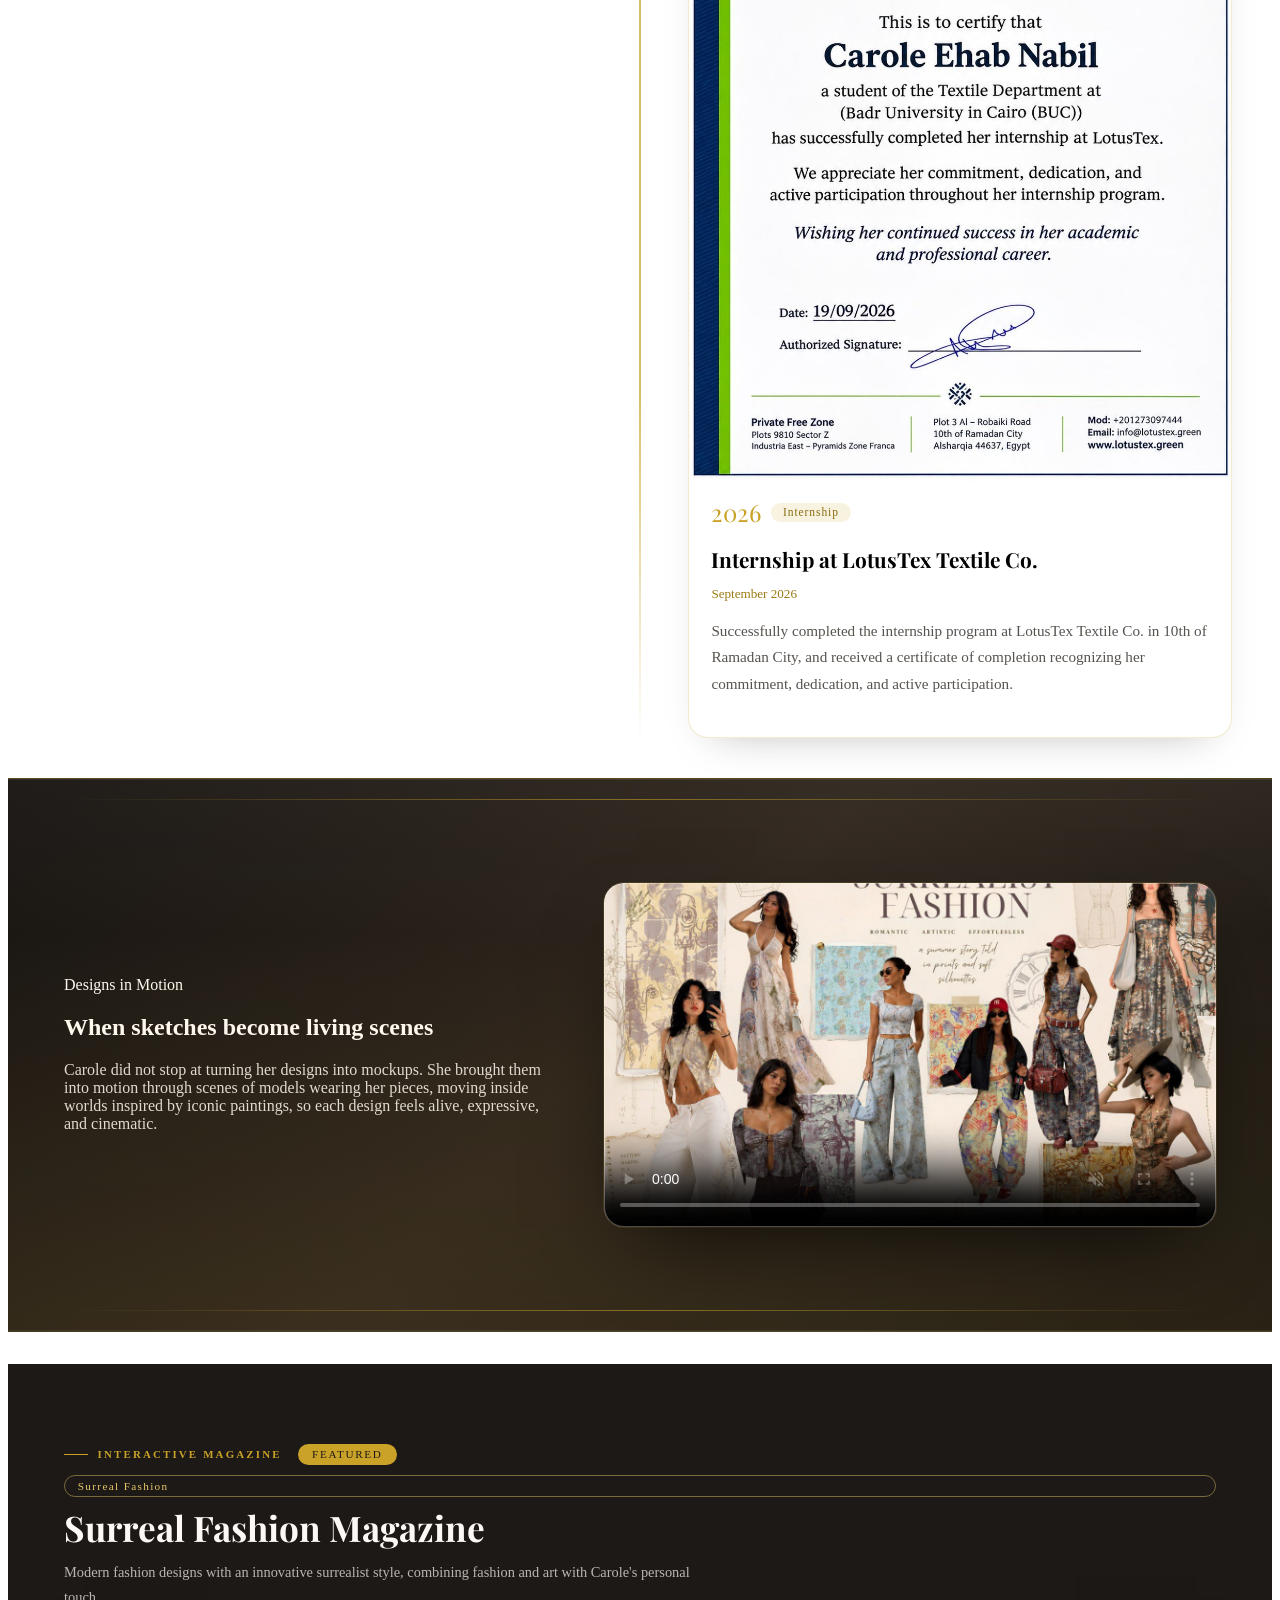
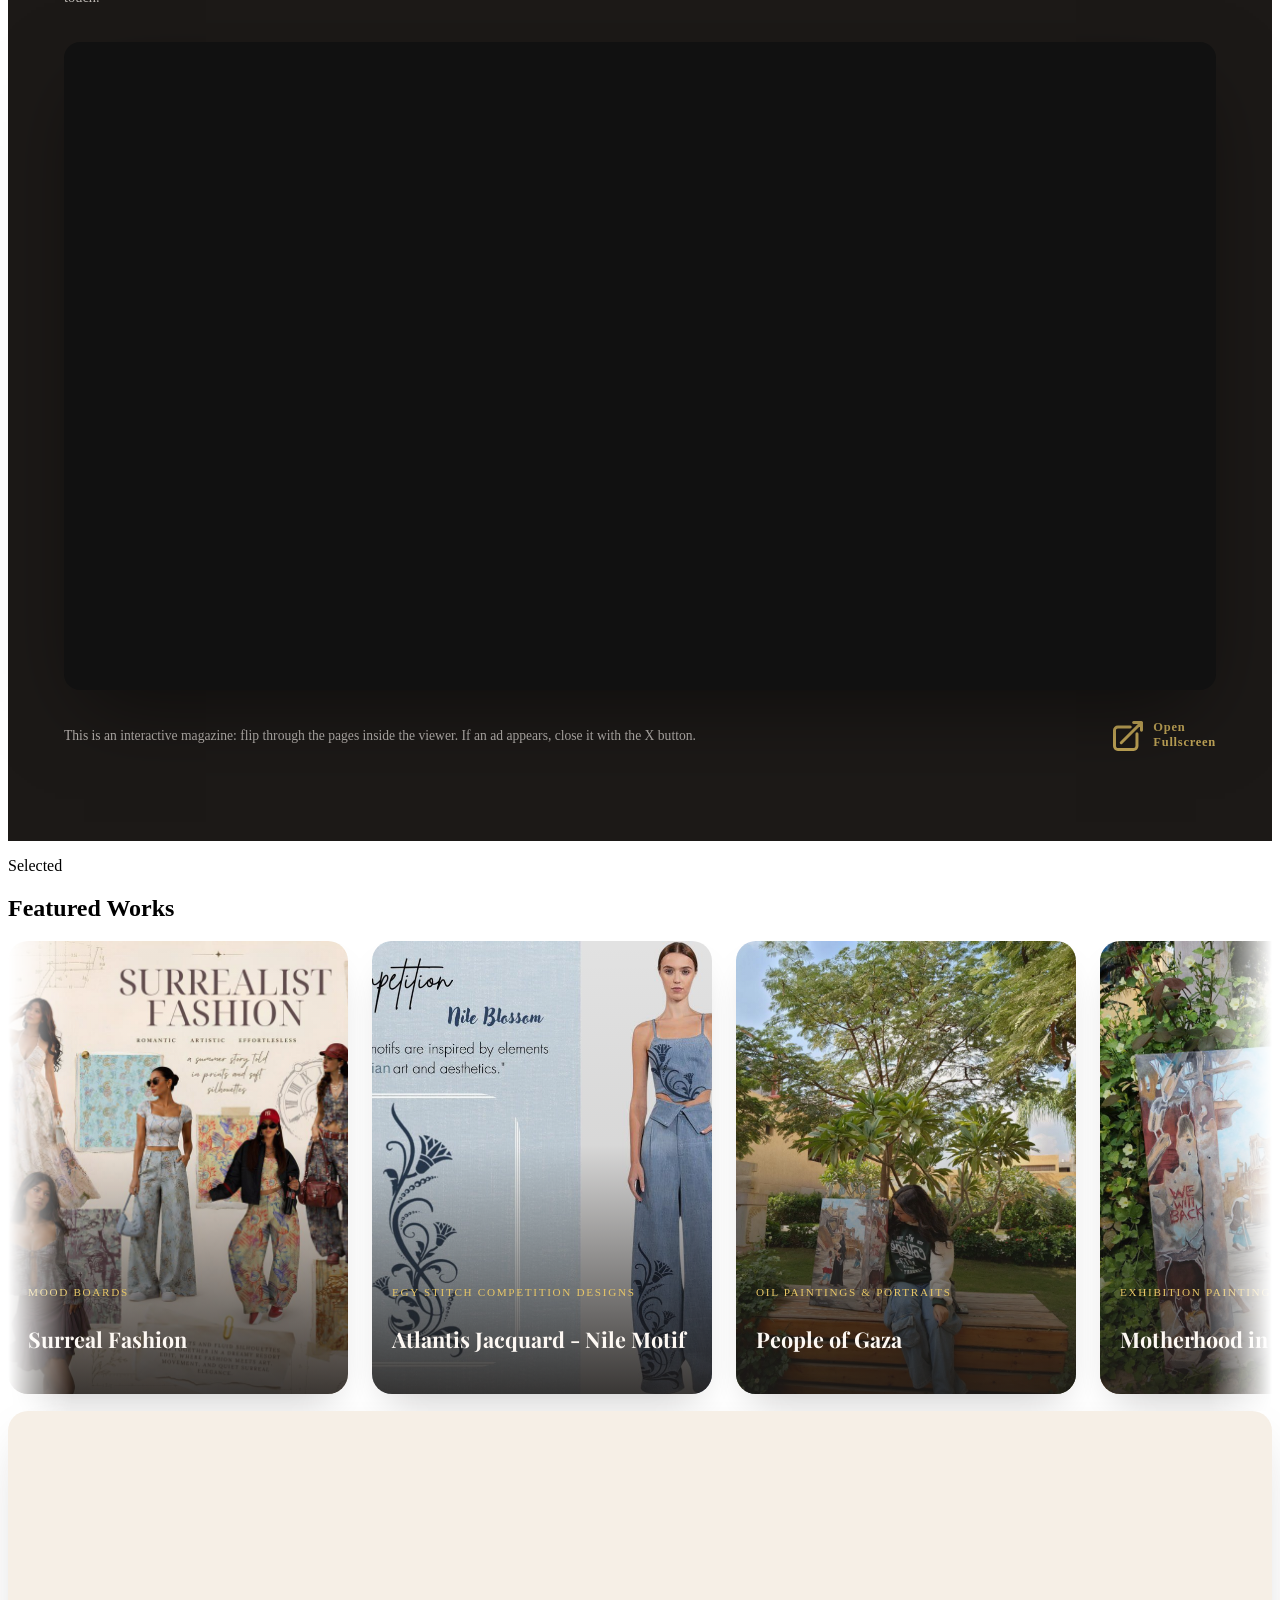
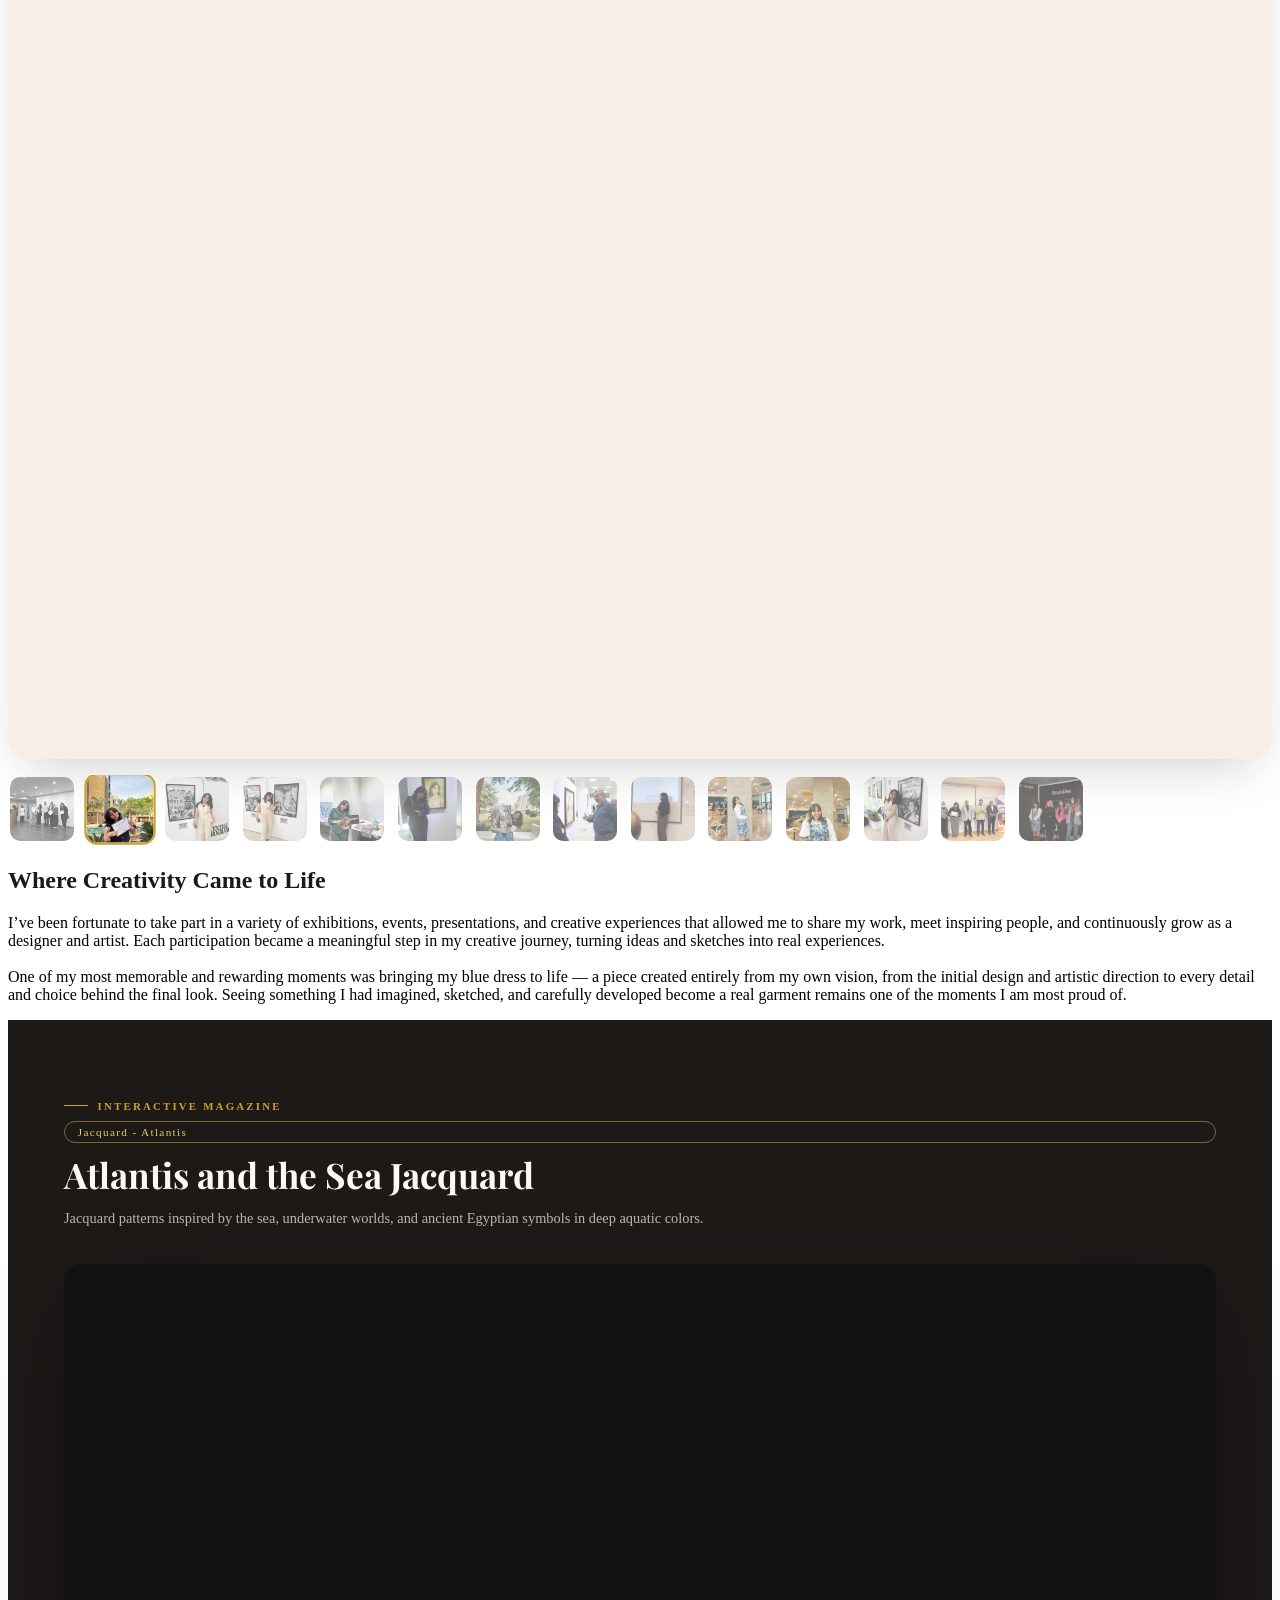
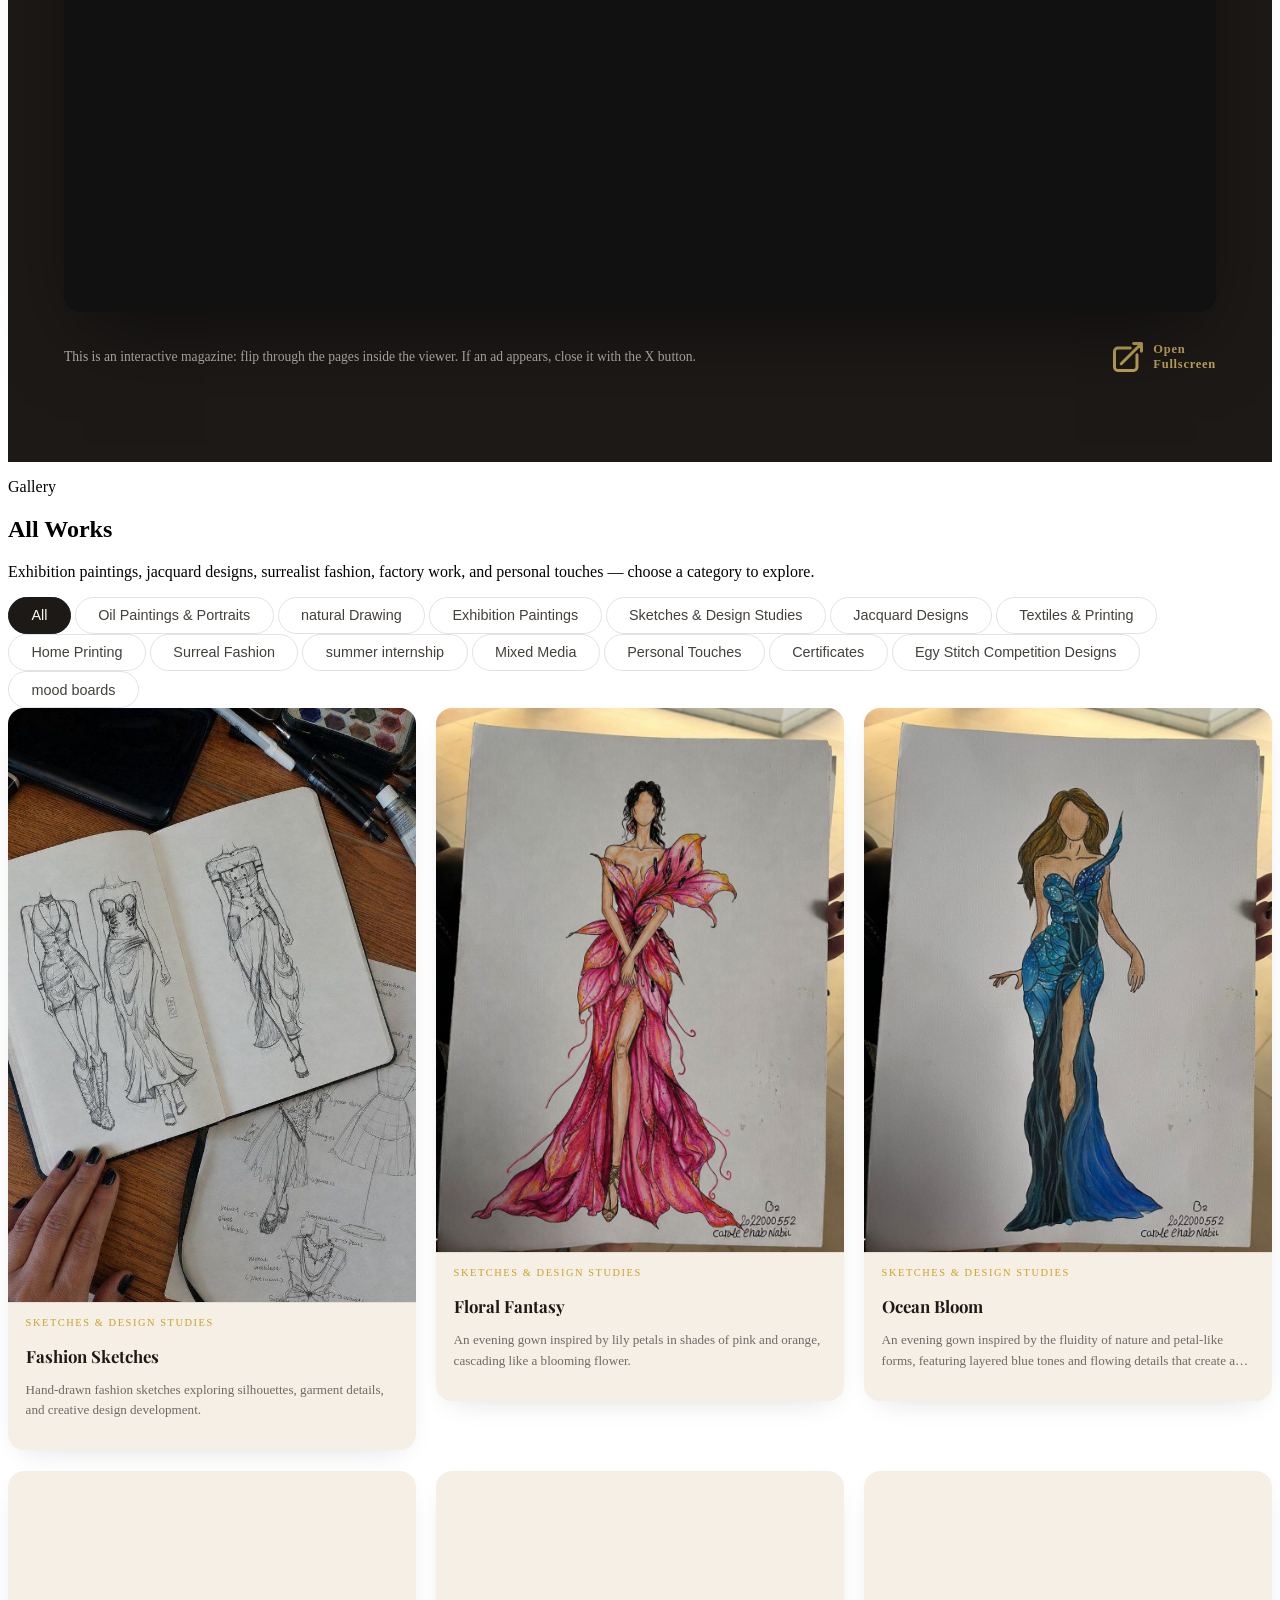
==== commit 4a211221: "Experience: chronological alternating timeline, mobile-friendly Co-Authored-By: Claude Sonnet 5.5 <n" ====
--- a/index.html
+++ b/index.html
@@ -193,9 +193,7 @@
       </p>
       <h2 class="font-serif text-4xl sm:text-5xl" data-text="experience.heading">التدريب والخبرة العملية</h2>
     </div>
-    <div id="experience-list" class="xp-grid"></div>
-    <h3 class="xp-subhead" data-text="experience.certsHeading">الشهادات والتكريمات</h3>
-    <div id="certificates-list" class="xp-grid"></div>
+    <div id="experience-list" class="tl"></div>
   </div>
 </section>
 
--- a/css/style.css
+++ b/css/style.css
@@ -375,84 +375,63 @@
 }
 
 /* ---------------------------------------------------------
-   Experience + certificates — uniform card grid
---------------------------------------------------------- */
-.xp-grid {
-  display: flex;
-  flex-direction: column;
-  gap: 1.75rem;
-  max-width: 62rem;
-  margin: 0 auto;
-}
-.xp-subhead {
-  display: flex; align-items: center; gap: 1.25rem;
+   Experience — chronological timeline
+--------------------------------------------------------- */
+.tl { position: relative; max-width: 68rem; margin: 0 auto; padding: 0.5rem 0; }
+.tl::before {
+  content: ''; position: absolute; top: 0; bottom: 0;
+  inset-inline-start: 0.4rem; width: 2px;
+  background: linear-gradient(to bottom, transparent, rgba(201,162,39,0.7) 6%, rgba(201,162,39,0.7) 94%, transparent);
+}
+.tl-item { position: relative; padding-inline-start: 1.75rem; margin-bottom: 2rem; }
+.tl-dot {
+  position: absolute; top: 1.6rem; inset-inline-start: 0.4rem;
+  width: 14px; height: 14px; border-radius: 50%;
+  background: #C9A227; border: 3px solid #fdf8f3;
+  box-shadow: 0 0 0 2px rgba(201,162,39,0.45);
+  transform: translateX(-50%);
+}
+[dir="rtl"] .tl-dot { transform: translateX(50%); }
+.tl-card {
+  background: #fff;
+  border: 1px solid rgba(201,162,39,0.22);
+  border-radius: 1.25rem;
+  overflow: hidden;
+  box-shadow: 0 18px 40px -26px rgba(28,25,23,0.35);
+  transition: transform 0.35s ease, box-shadow 0.35s ease;
+}
+.tl-card:hover { transform: translateY(-4px); box-shadow: 0 26px 50px -26px rgba(28,25,23,0.45); }
+.tl-media { display: block; background: #f4ede3; overflow: hidden; }
+.tl-media img { display: block; width: 100%; height: auto; transition: transform 0.5s ease; }
+.tl-card:hover .tl-media img { transform: scale(1.03); }
+.tl-body { padding: 1.2rem 1.4rem 1.5rem; }
+.tl-meta { display: flex; align-items: center; gap: 0.6rem; margin-bottom: 0.7rem; }
+.tl-year {
   font-family: 'Playfair Display', serif;
-  font-size: clamp(1.6rem, 3.2vw, 2.1rem);
-  margin: 5rem 0 2rem;
-}
-.xp-subhead::before, .xp-subhead::after {
-  content: ''; flex: 1; height: 1px;
-  background: linear-gradient(to right, transparent, rgba(201, 162, 39, 0.55));
-}
-.xp-subhead::after { transform: scaleX(-1); }
-.xp-card {
-  display: flex;
-  flex-direction: column;
-  background: #fff;
-  border: 1px solid rgba(201, 162, 39, 0.22);
-  border-radius: 1.25rem;
-  overflow: hidden;
-  box-shadow: 0 18px 40px -26px rgba(28, 25, 23, 0.35);
-  transition: transform 0.35s ease, box-shadow 0.35s ease;
-}
-.xp-card:hover {
-  transform: translateY(-4px);
-  box-shadow: 0 26px 50px -26px rgba(28, 25, 23, 0.45);
-}
-.xp-media {
-  position: relative;
-  display: block;
-  background: #f4ede3;
-  overflow: hidden;
-}
-.xp-media img {
-  width: 100%; height: auto;
-  display: block;
-  transition: transform 0.5s ease;
-}
-.xp-card:hover .xp-media img { transform: scale(1.04); }
-.xp-zoom {
-  position: absolute; top: 0.7rem; inset-inline-end: 0.7rem;
-  width: 2rem; height: 2rem; border-radius: 999px;
-  display: grid; place-items: center;
-  background: rgba(255, 255, 255, 0.9);
-  color: #1c1917; font-size: 0.95rem;
-  opacity: 0; transition: opacity 0.25s ease;
-}
-.xp-card:hover .xp-zoom { opacity: 1; }
-.xp-body { padding: 1.25rem 1.4rem 1.5rem; display: flex; flex-direction: column; flex: 1; }
-.xp-pill {
-  align-self: flex-start;
-  font-size: 0.75rem;
-  letter-spacing: 0.1em;
-  color: #9a7a14;
-  background: rgba(201, 162, 39, 0.12);
-  border-radius: 999px;
-  padding: 0.2rem 0.8rem;
-  margin-bottom: 0.75rem;
-}
-.xp-title {
-  font-family: 'Playfair Display', serif;
-  font-size: 1.3rem;
-  line-height: 1.35;
-  margin-bottom: 0.5rem;
-}
-.xp-desc { color: #57534e; font-size: 0.98rem; line-height: 1.75; }
-@media (min-width: 720px) {
-  .xp-card { flex-direction: row; align-items: center; }
-  .xp-media { flex: 0 0 clamp(280px, 38%, 400px); align-self: flex-start; }
-  .xp-body { flex: 1; justify-content: center; padding: 1.75rem 2.25rem; }
-  .xp-title { font-size: 1.55rem; }
+  font-size: 1.5rem; line-height: 1; color: #C9A227;
+}
+.tl-kind {
+  font-size: 0.72rem; letter-spacing: 0.08em;
+  border-radius: 999px; padding: 0.2rem 0.75rem;
+}
+.tl-kind-training { background: rgba(201,162,39,0.14); color: #8a6c0f; }
+.tl-kind-award { background: rgba(28,25,23,0.07); color: #44403c; }
+.tl-title { font-family: 'Playfair Display', serif; font-size: 1.3rem; line-height: 1.35; margin-bottom: 0.25rem; }
+.tl-period { font-size: 0.82rem; color: #9a7a14; margin-bottom: 0.6rem; }
+.tl-desc { color: #57534e; font-size: 0.95rem; line-height: 1.75; }
+
+@media (min-width: 900px) {
+  .tl::before { inset-inline-start: 50%; transform: translateX(-50%); }
+  .tl-item { padding-inline-start: 0; width: 50%; padding-inline-end: 3rem; }
+  .tl-item.is-left { margin-inline-start: 0; }
+  .tl-item.is-right { margin-inline-start: 50%; padding-inline-end: 0; padding-inline-start: 3rem; }
+  .tl-dot { inset-inline-start: auto; }
+  .tl-item.is-left .tl-dot { inset-inline-end: 0; transform: translateX(50%); }
+  .tl-item.is-right .tl-dot { inset-inline-start: 0; transform: translateX(-50%); }
+  [dir="rtl"] .tl-item.is-left .tl-dot { transform: translateX(-50%); }
+  [dir="rtl"] .tl-item.is-right .tl-dot { transform: translateX(50%); }
+  .tl-item { margin-bottom: -5rem; }
+  .tl-item:last-child { margin-bottom: 0; }
 }
 
 /* ---------------------------------------------------------
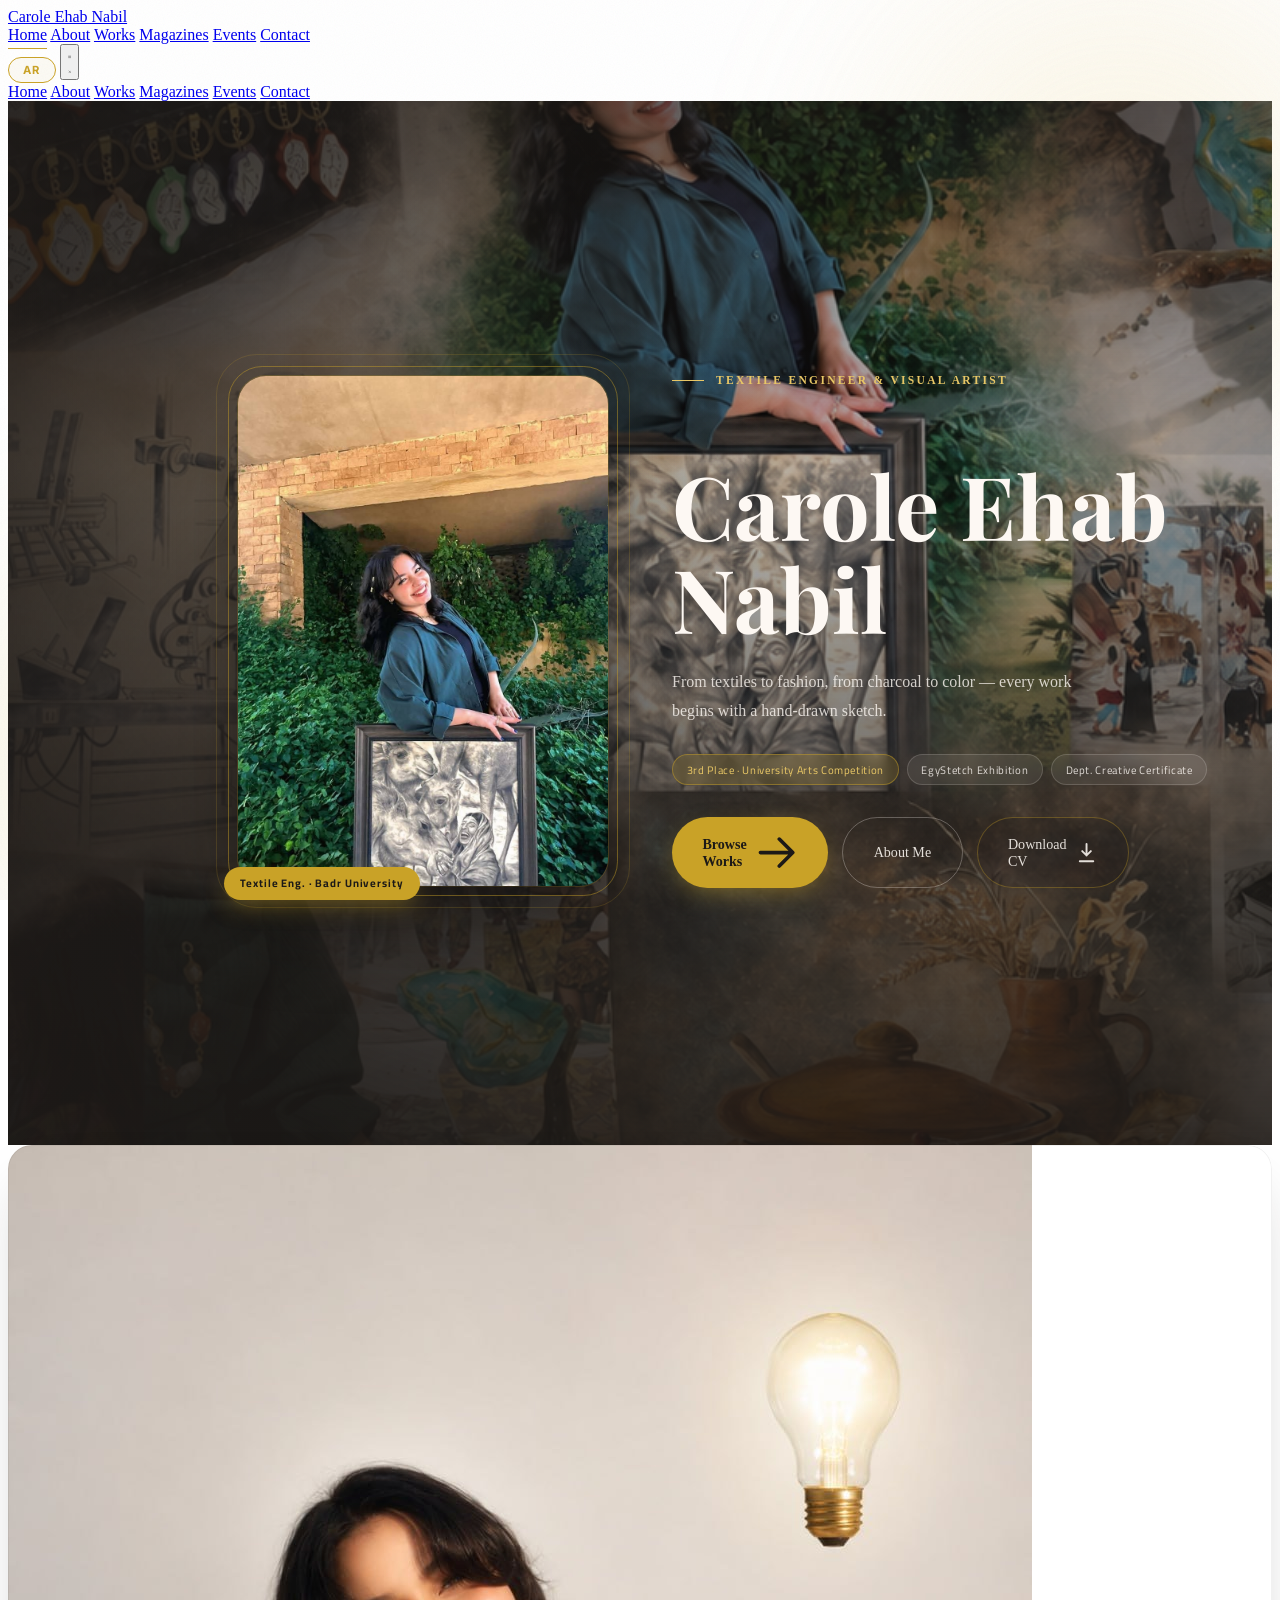
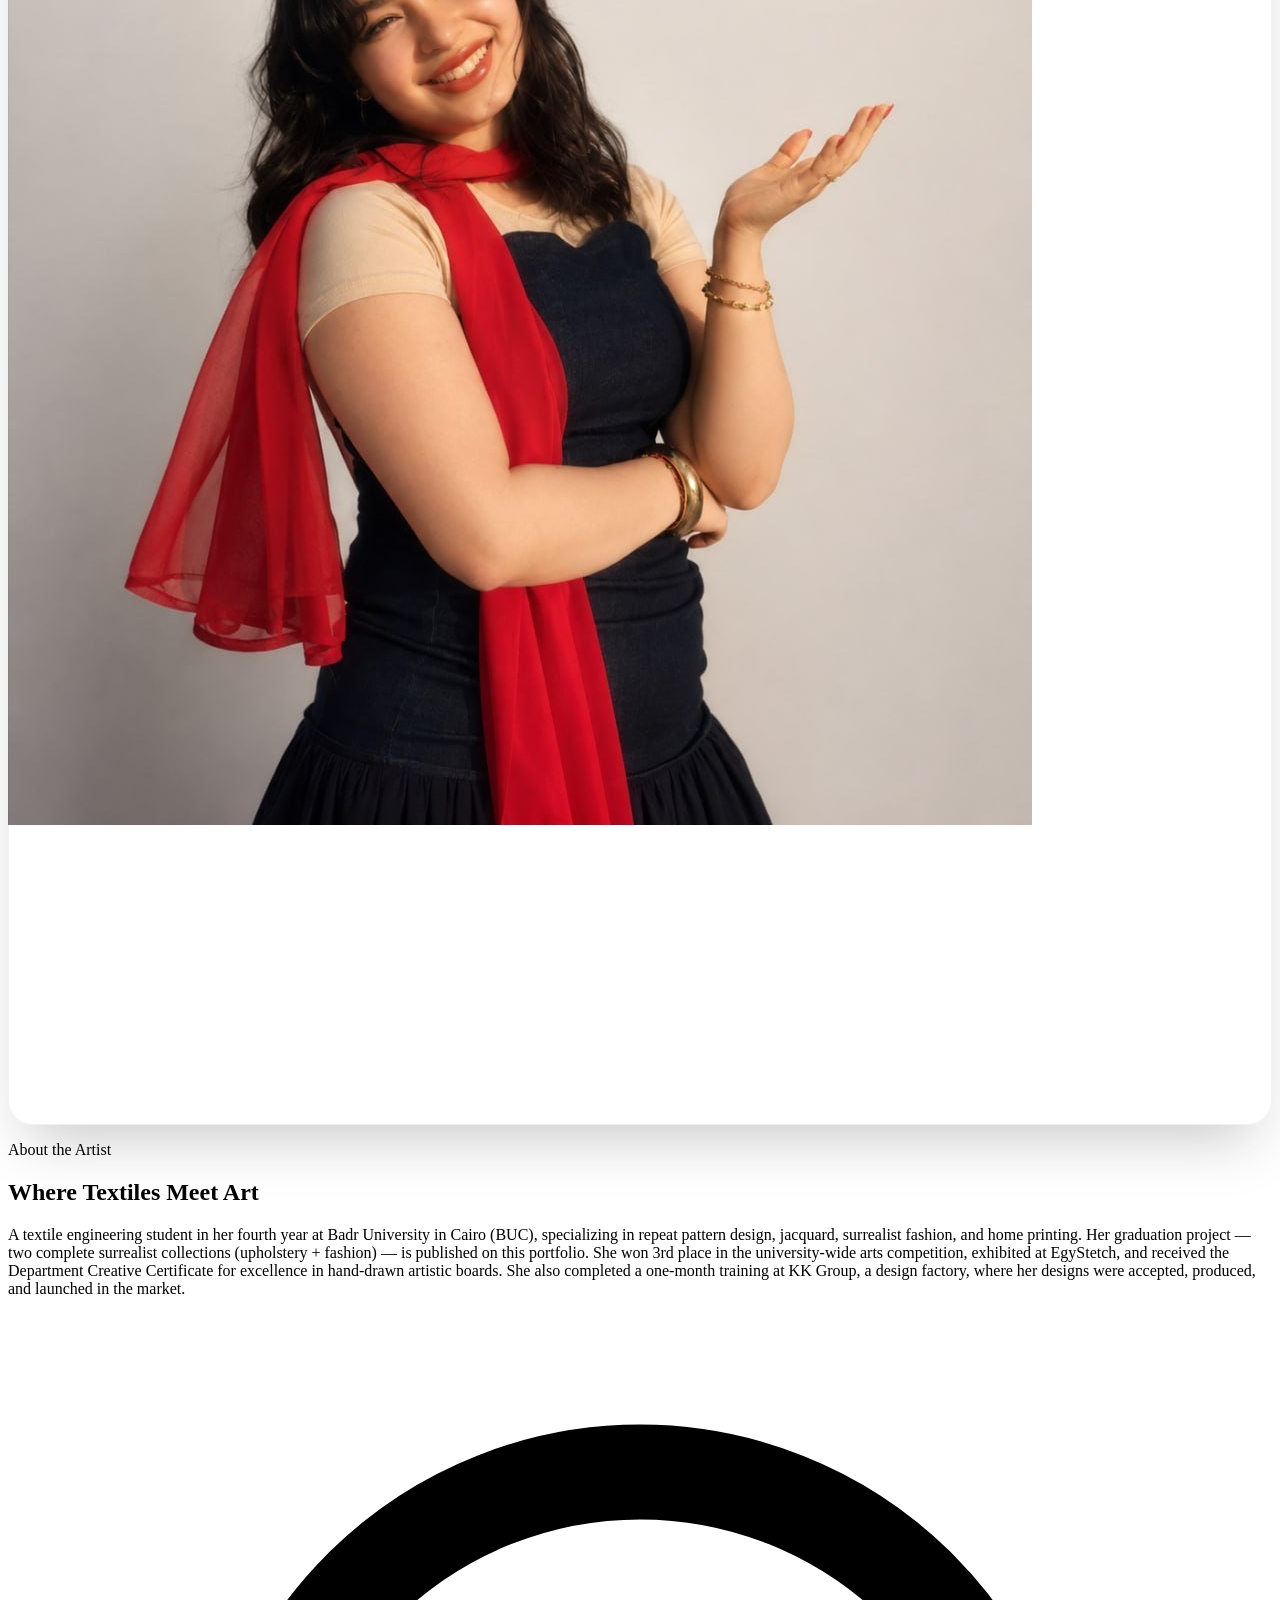
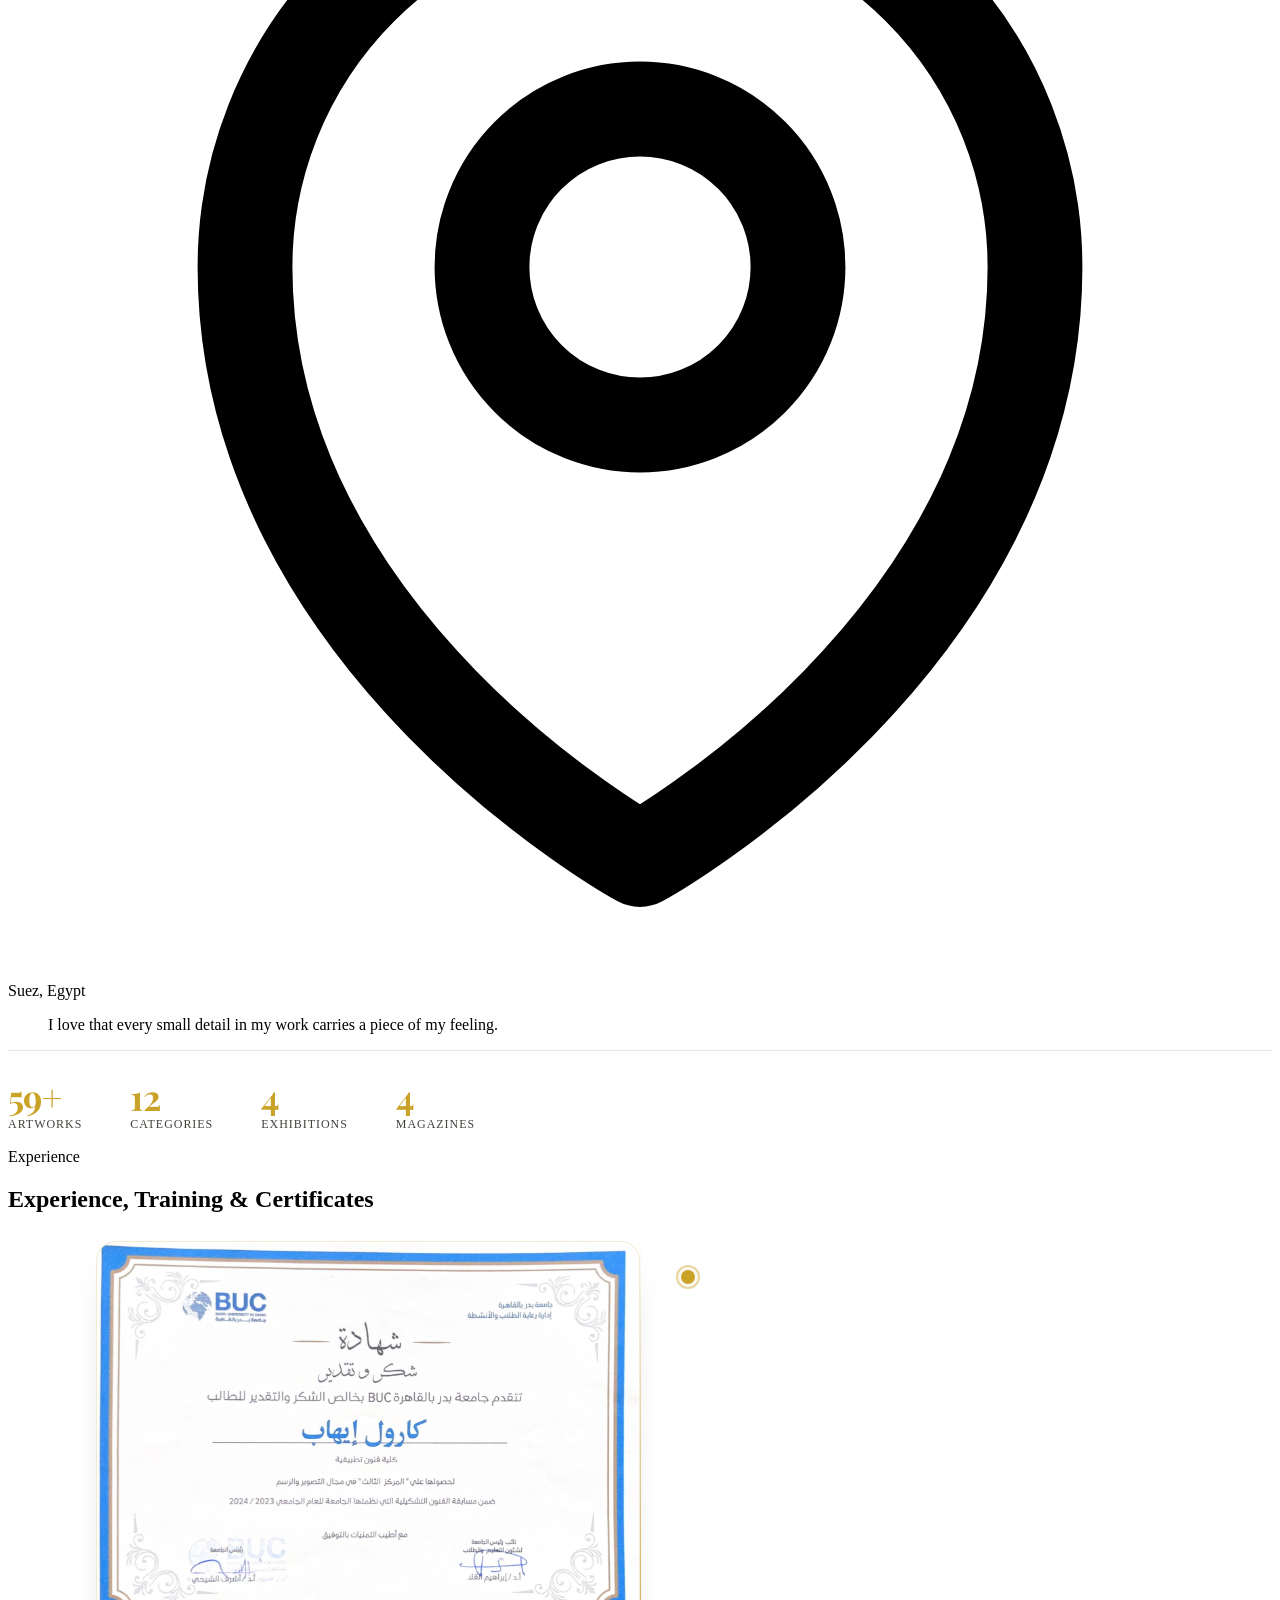
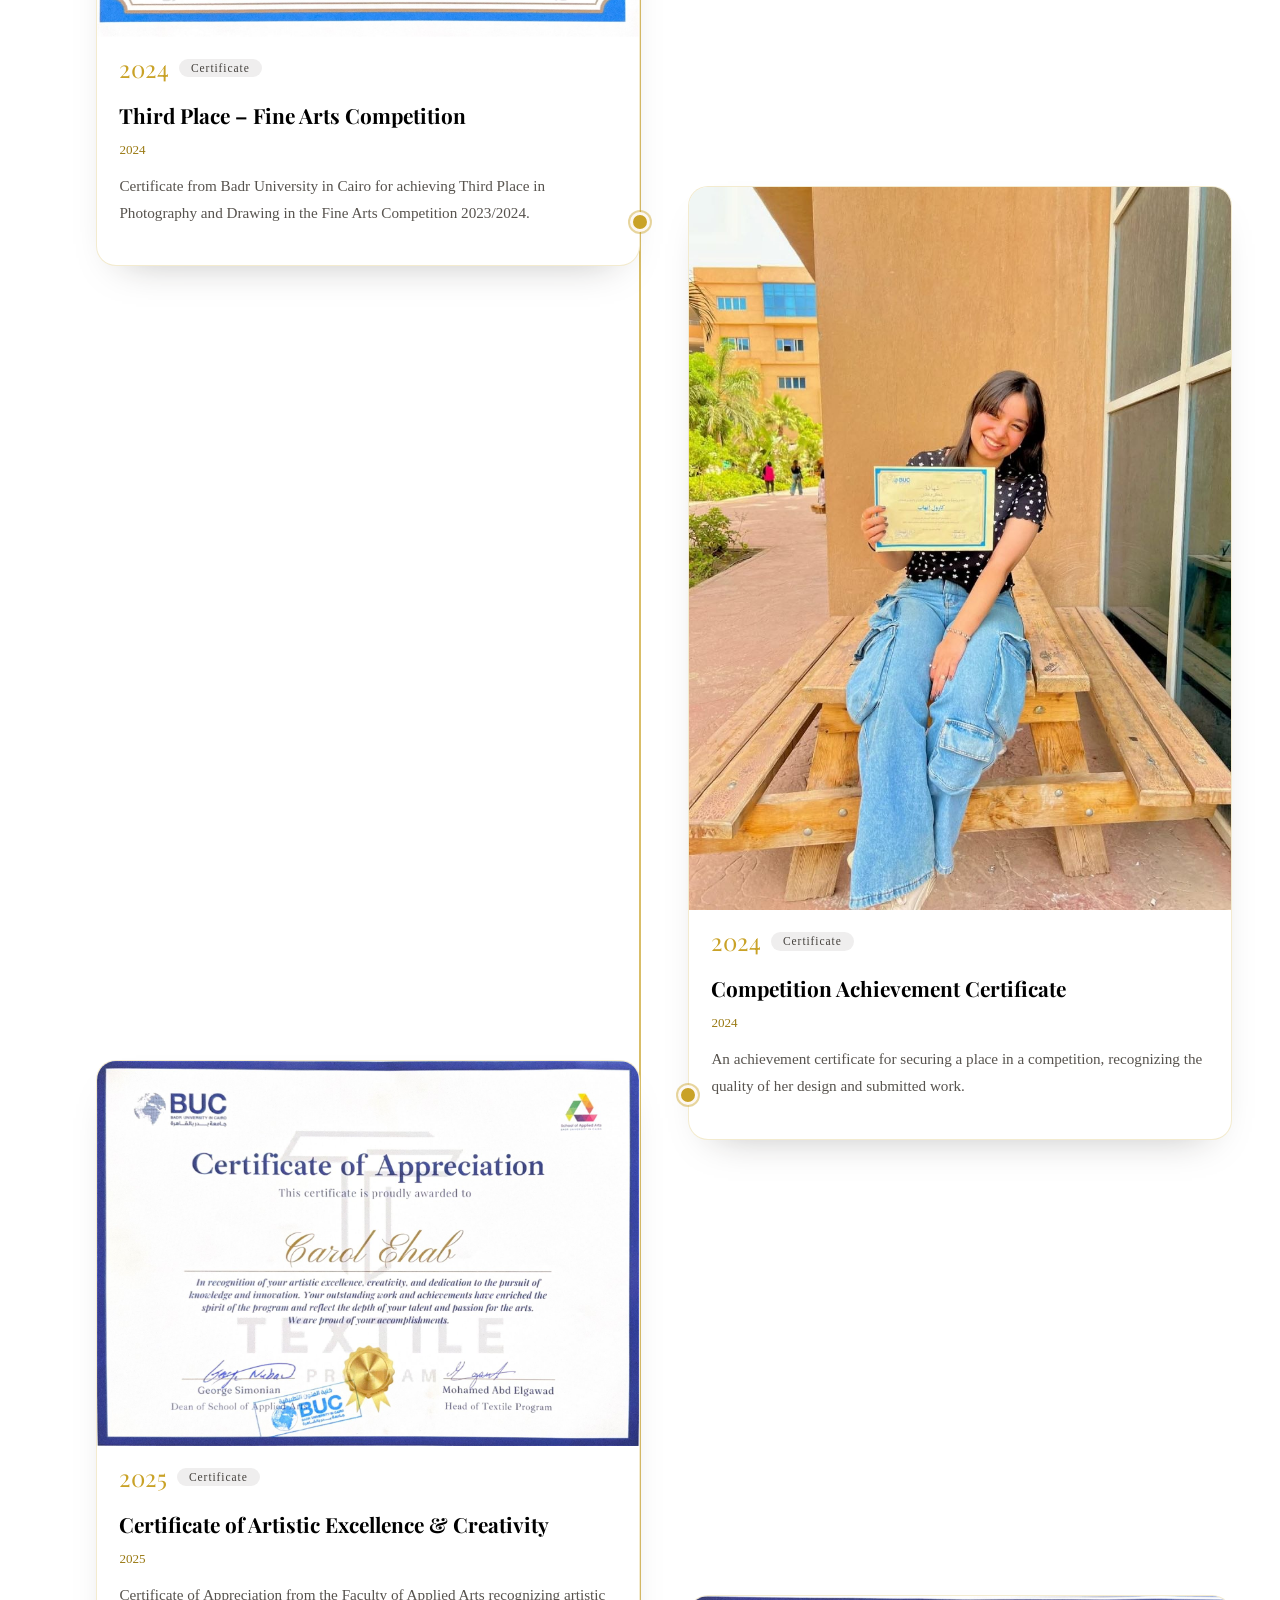
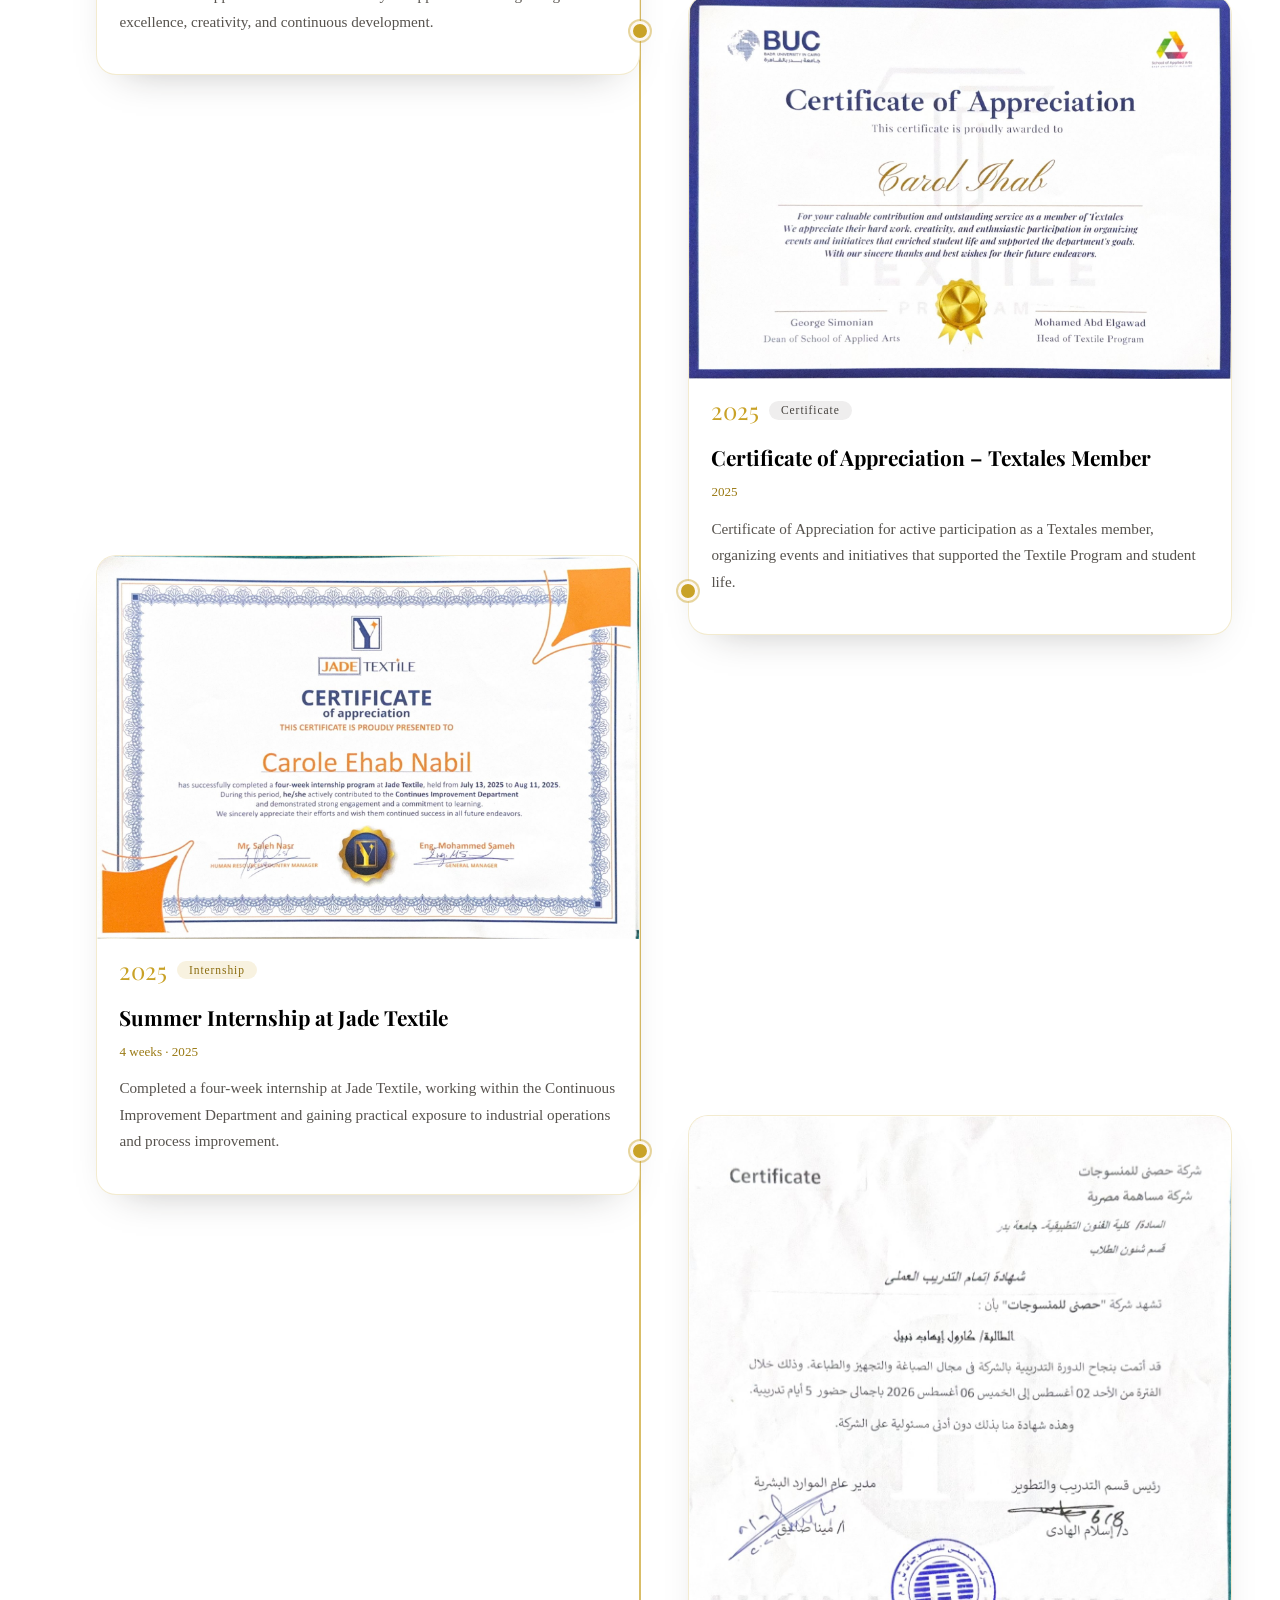
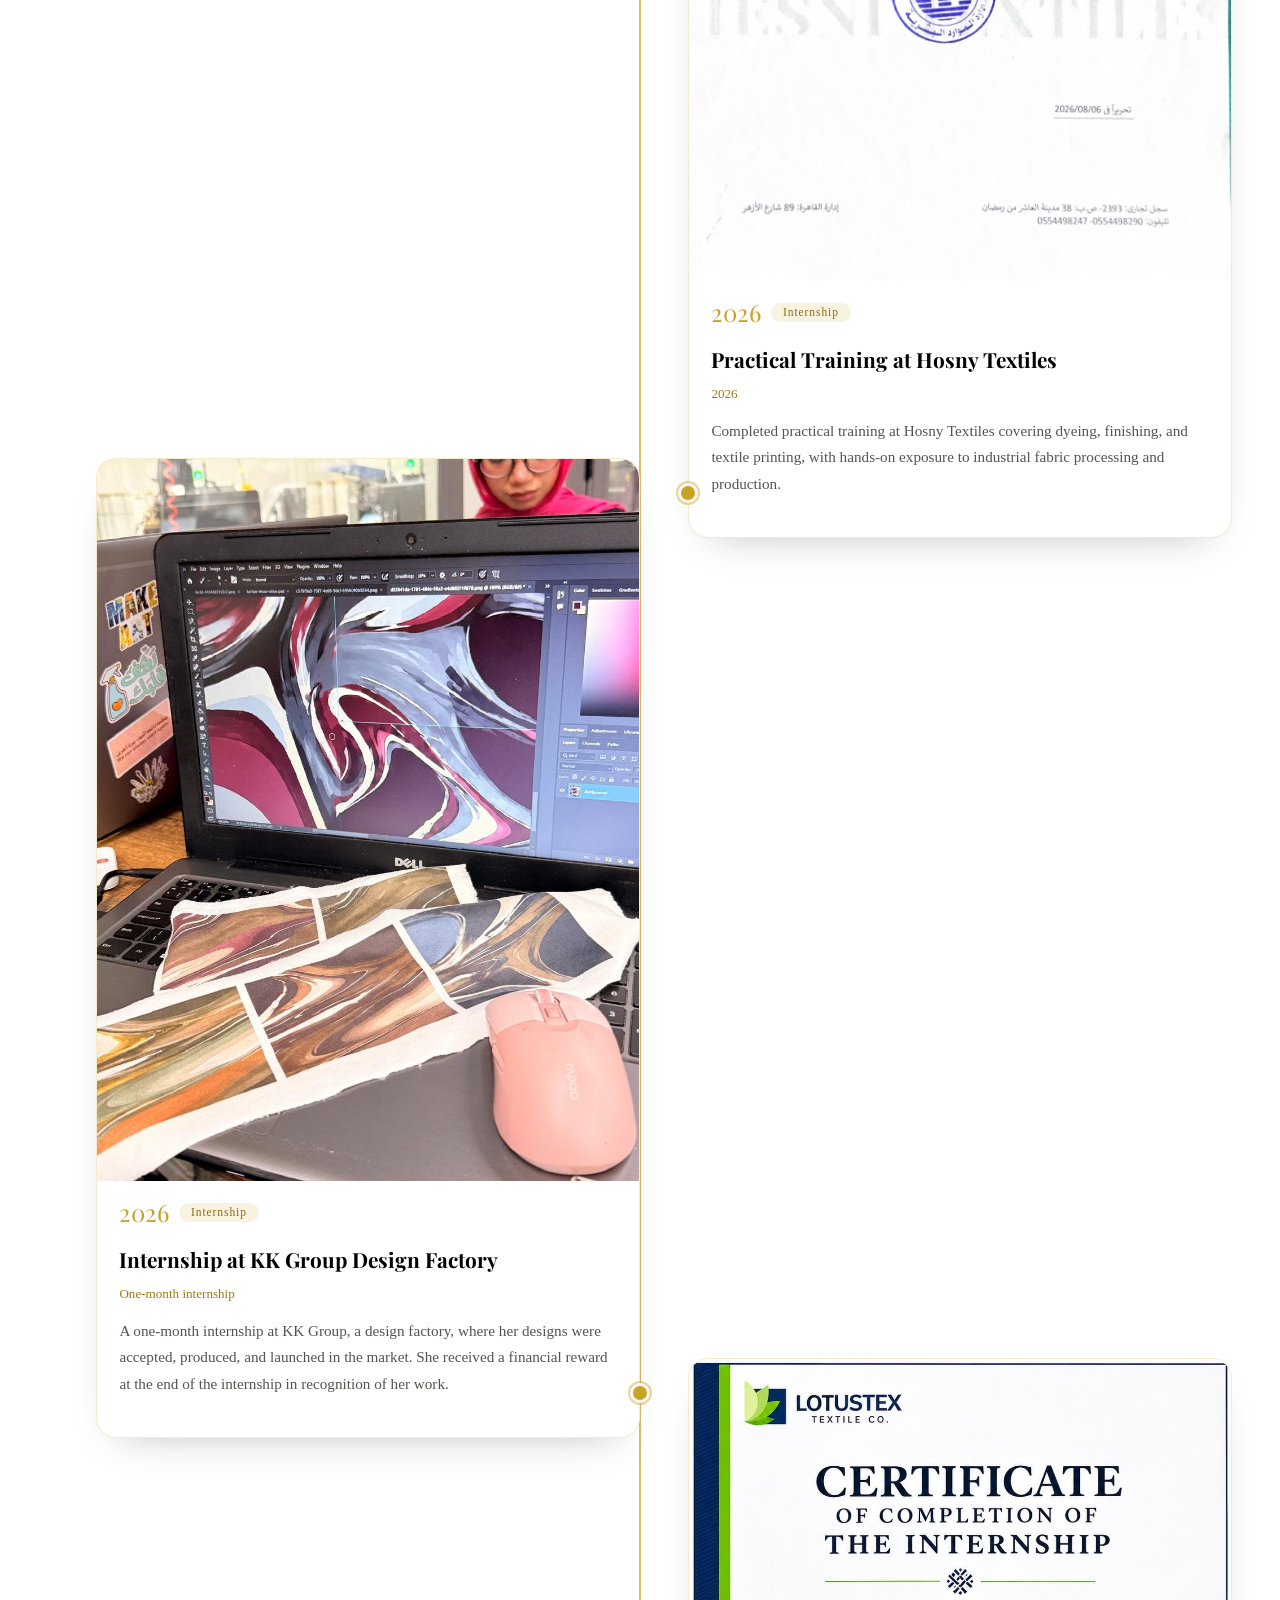
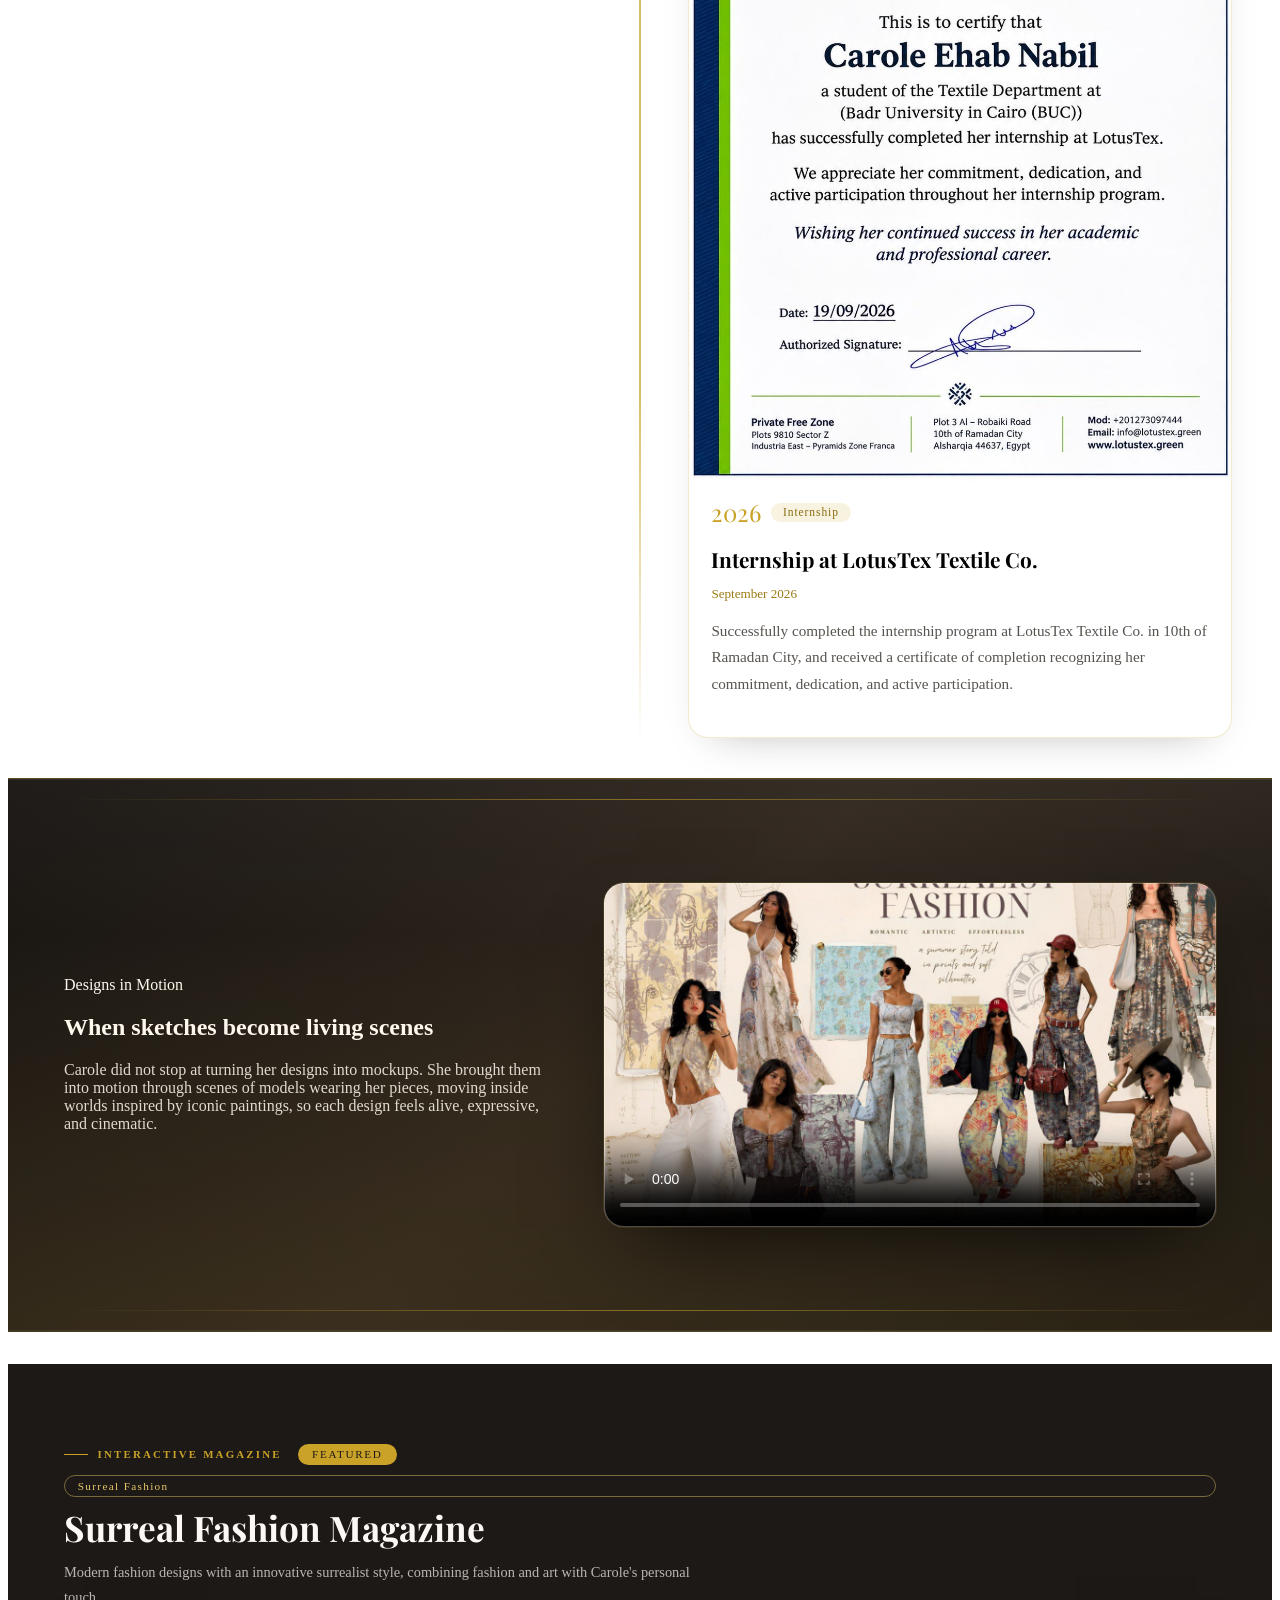
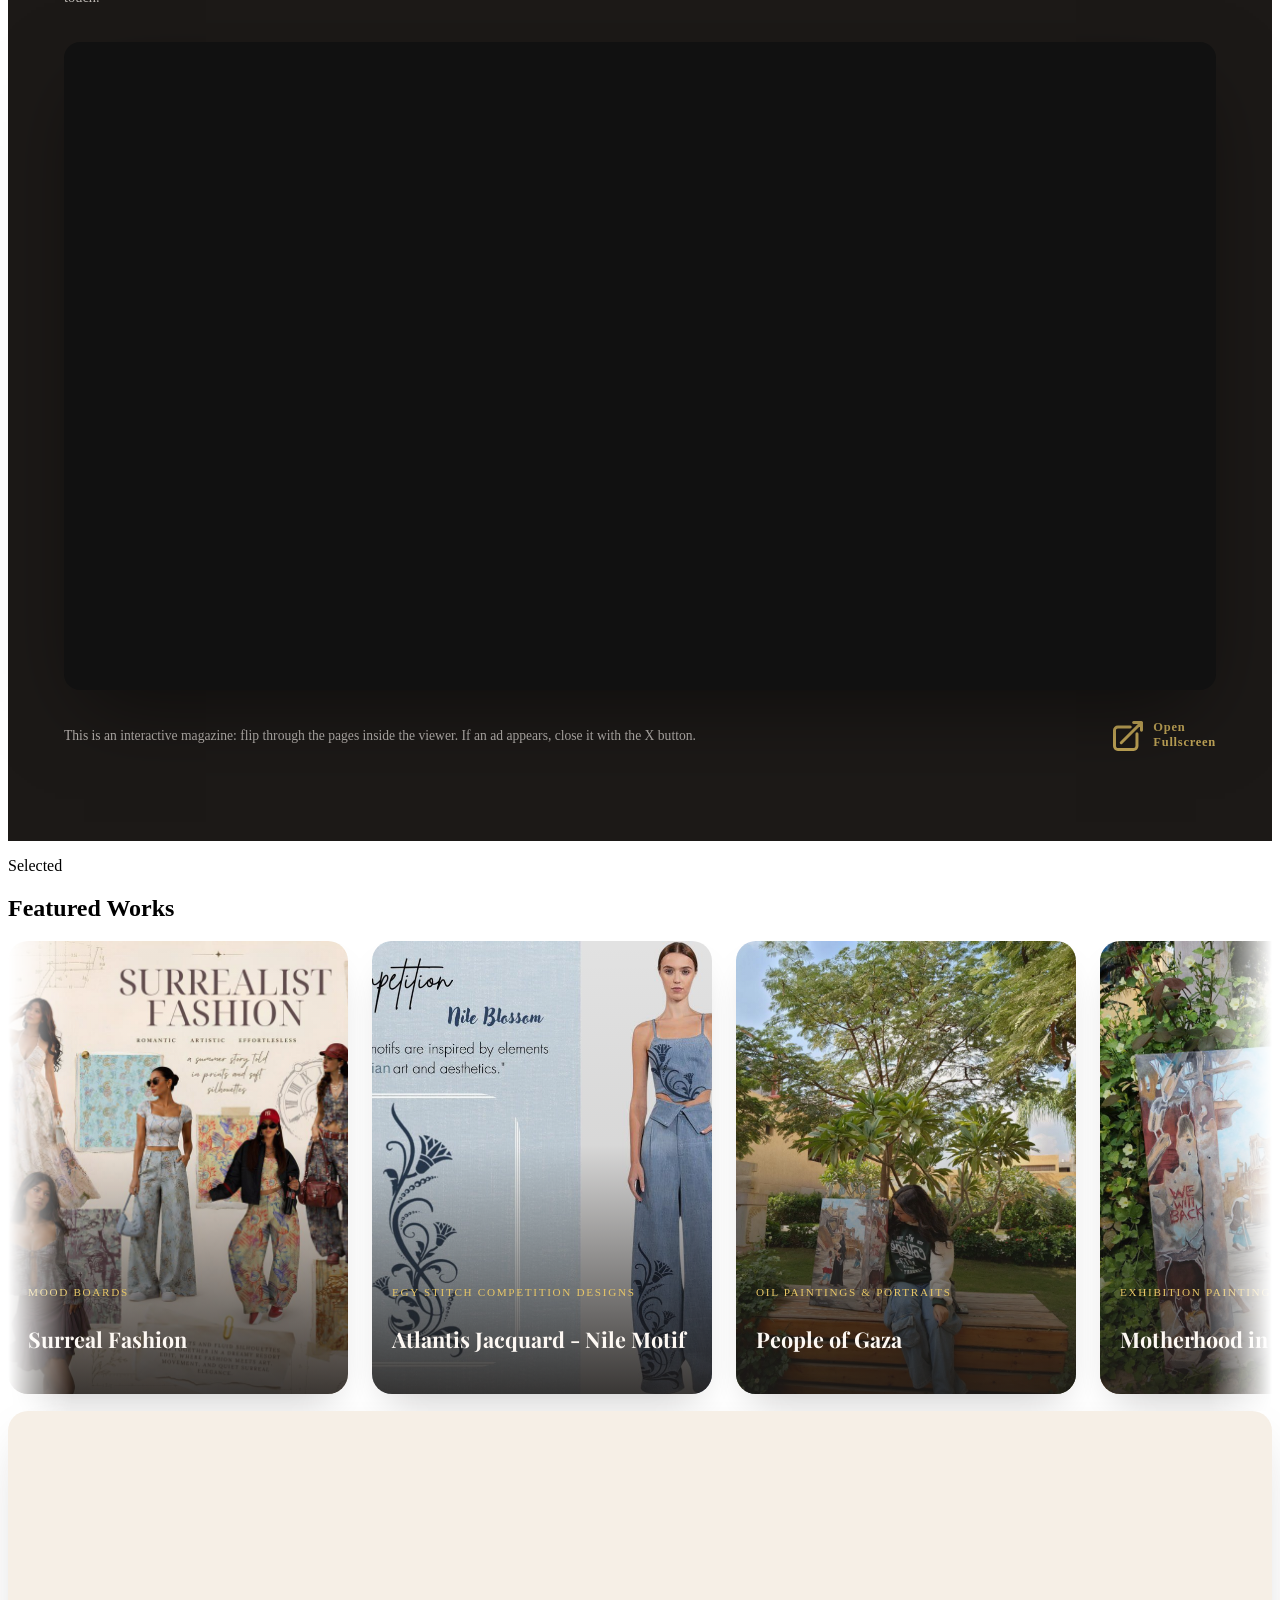
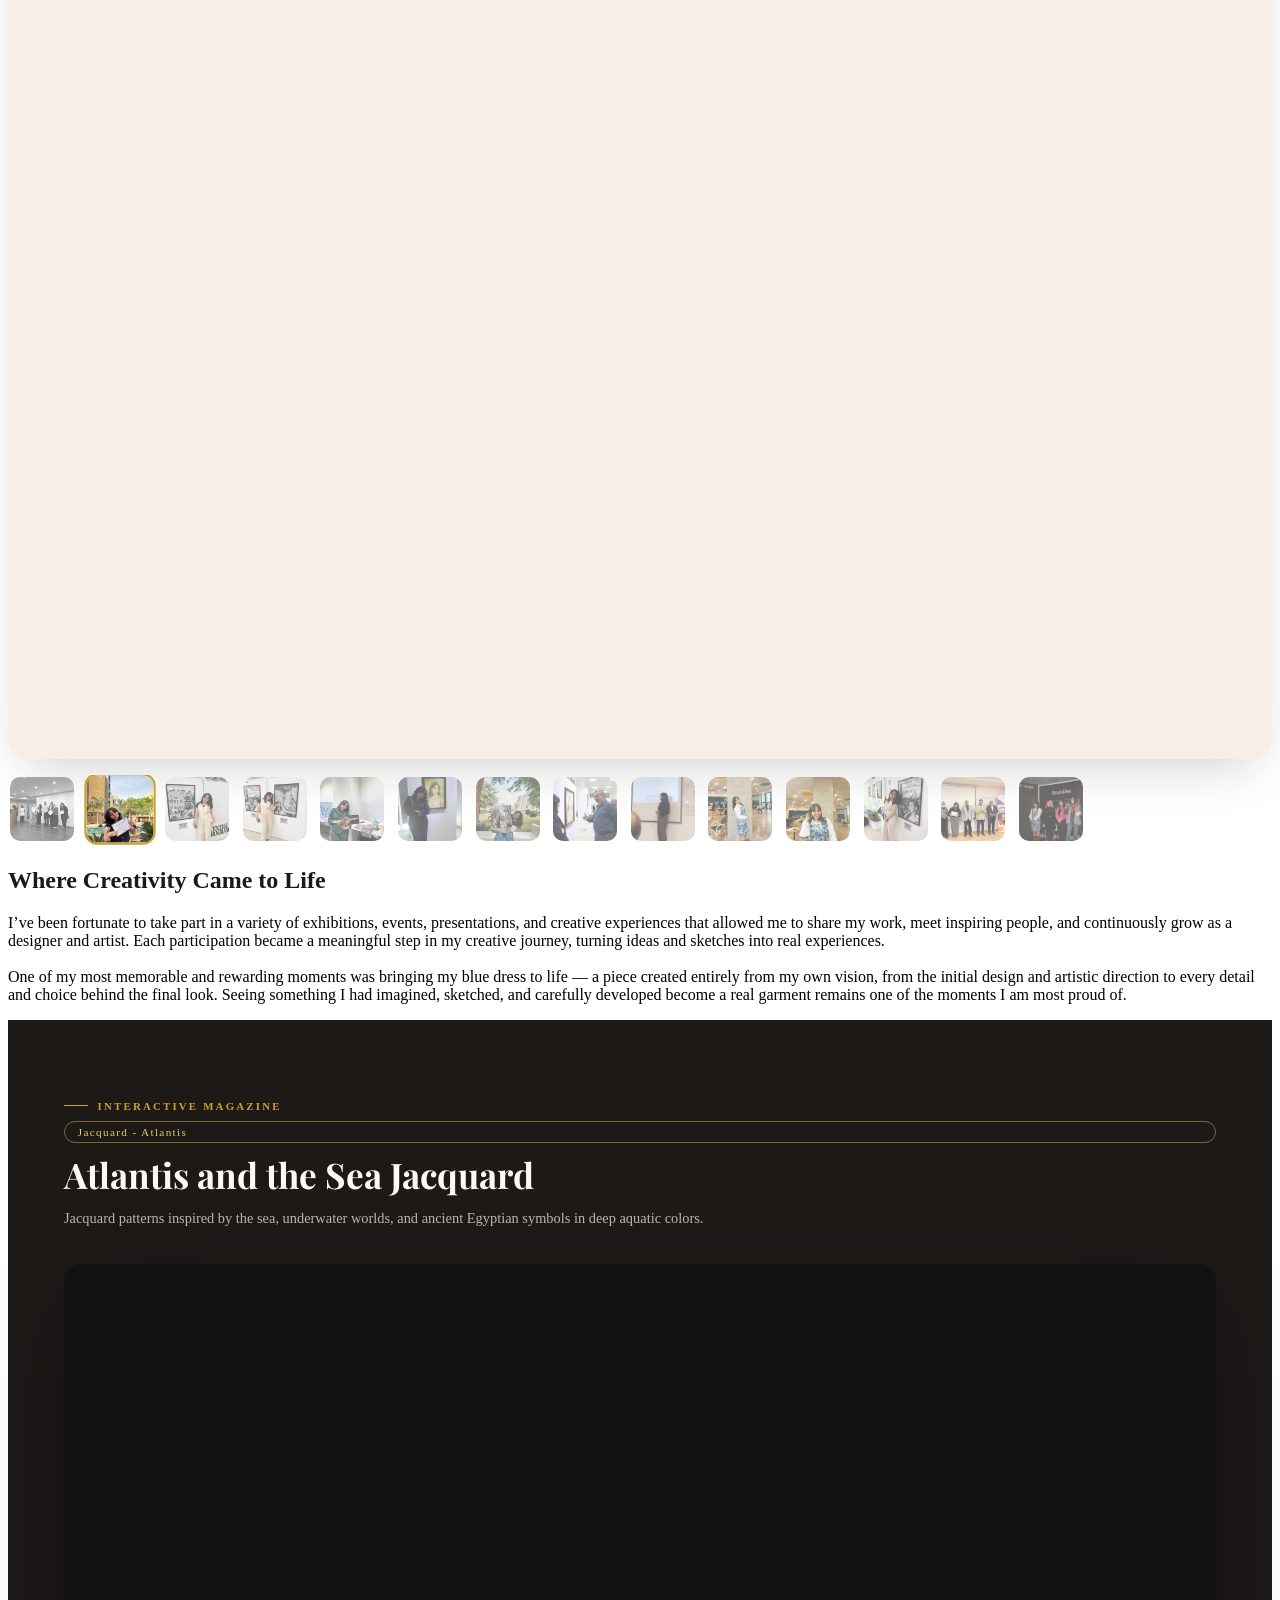
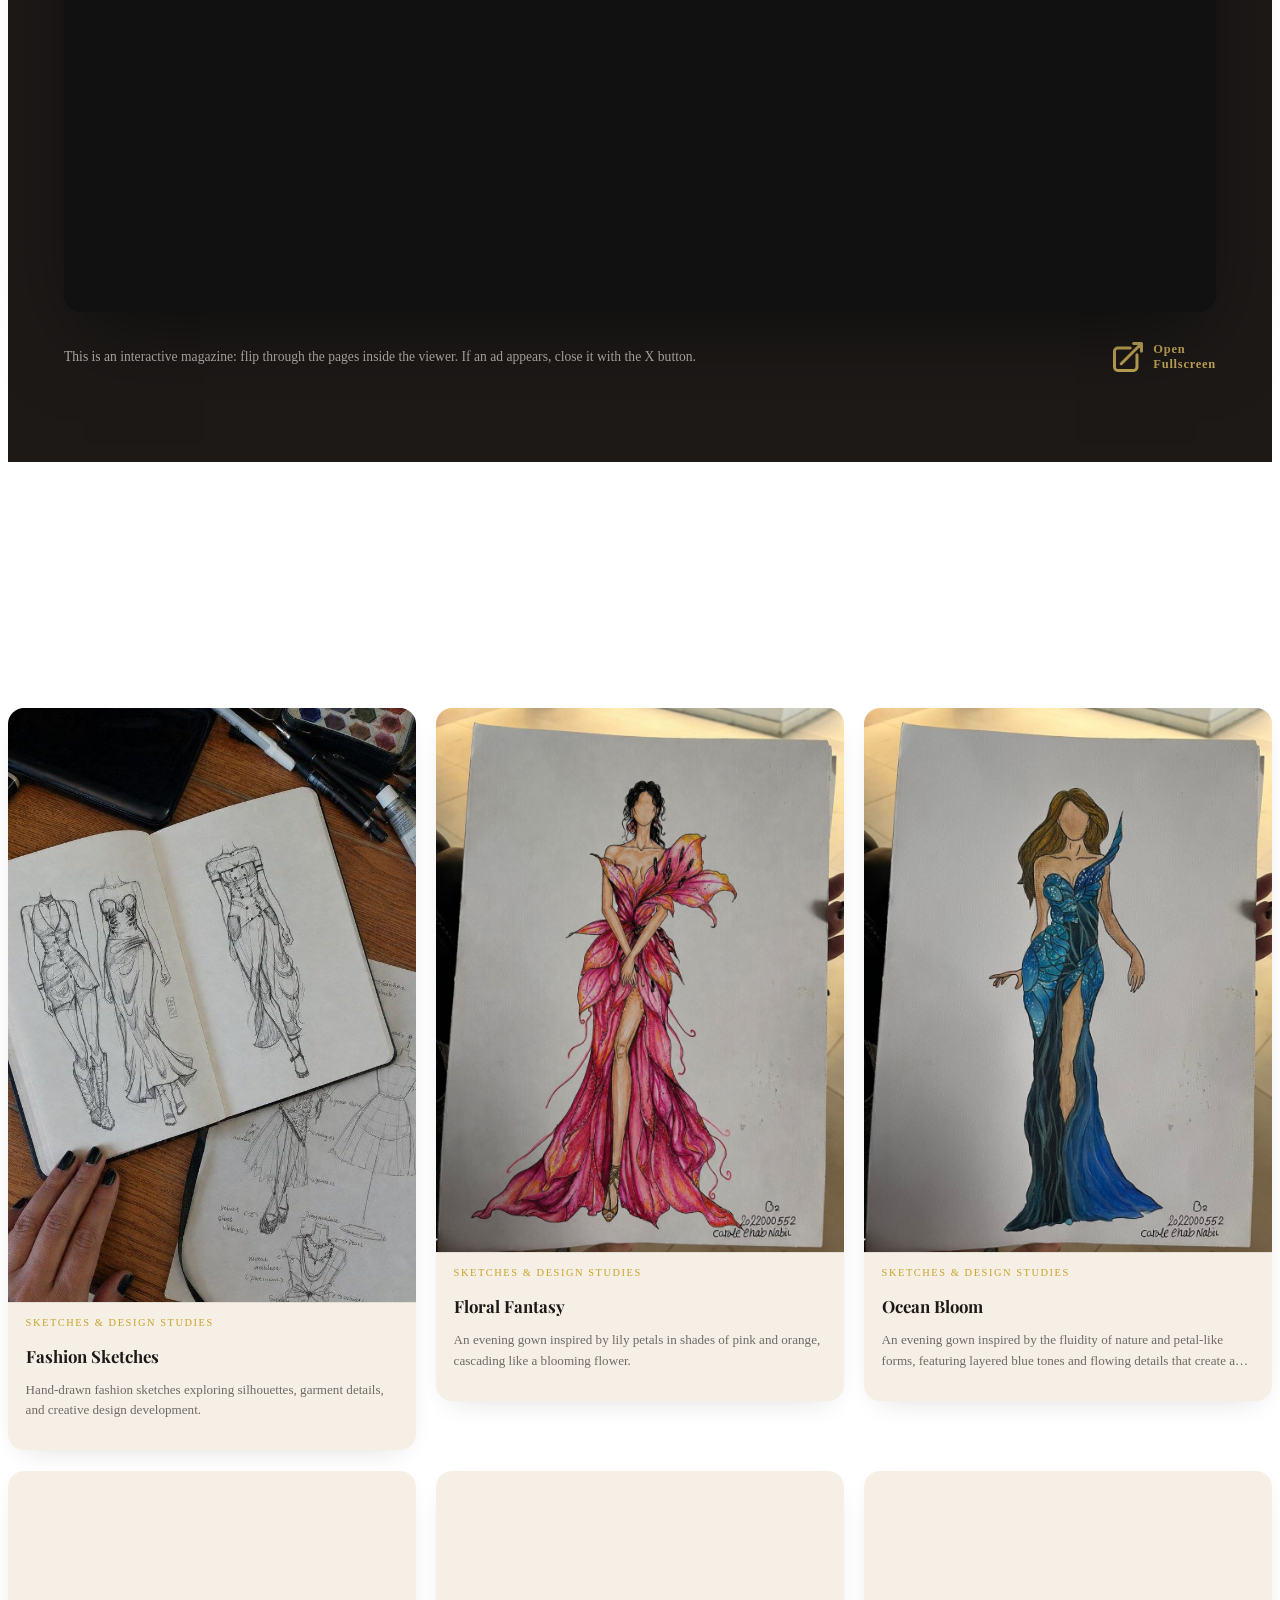
==== commit 7ddfba24: "Bump style.css cache-buster so the new timeline CSS loads Co-Authored-By: Claude Sonnet 5.5 <noreply" ====
--- a/index.html
+++ b/index.html
@@ -1,382 +1,382 @@
-<!DOCTYPE html>
-<html lang="en" dir="ltr">
-<head>
-<meta charset="UTF-8">
-<meta name="viewport" content="width=device-width, initial-scale=1.0">
-<title>Carole | Visual Artist & Textile Designer</title>
-<meta name="description" content="Carole Ehab portfolio - paintings, charcoal drawings, textile design, handmade work, and art events.">
-
-<!-- Fonts -->
-<link rel="preconnect" href="https://fonts.googleapis.com">
-<link rel="preconnect" href="https://fonts.gstatic.com" crossorigin>
-<link href="https://fonts.googleapis.com/css2?family=Playfair+Display:ital,wght@0,400;0,500;0,600;0,700;1,500&family=Inter:wght@300;400;500;600;700&family=Cairo:wght@300;400;500;600;700&display=swap" rel="stylesheet">
-
-<!-- Tailwind -->
-<script src="https://cdn.tailwindcss.com"></script>
-<script>
-  tailwind.config = {
-    theme: {
-      extend: {
-        colors: {
-          cream:  '#FDF8F3',
-          cream2: '#F6EFE6',
-          ink:    '#1C1917',
-          ink2:   '#44403C',
-          gold:   '#C9A227',
-          gold2:  '#E8C766',
-        },
-        fontFamily: {
-          serif: ['Playfair Display', 'serif'],
-          sans:  ['Inter', 'Cairo', 'sans-serif'],
-          ar:    ['Cairo', 'sans-serif'],
-        }
-      }
-    }
-  }
-</script>
-
-<link rel="stylesheet" href="css/style.css?v=20260618-cv-button">
-</head>
-<body class="bg-cream text-ink font-ar antialiased">
-
-<!-- ============ AMBIENT BACKGROUND ============ -->
-<div class="aurora-bg" aria-hidden="true">
-  <span class="aurora-blob a1"></span>
-  <span class="aurora-blob a2"></span>
-  <span class="aurora-blob a3"></span>
-</div>
-<div class="grain-overlay" aria-hidden="true"></div>
-
-<!-- ============ NAV ============ -->
-<header id="site-nav" class="fixed top-4 left-4 right-4 z-50 transition-all duration-300">
-  <div class="max-w-6xl mx-auto bg-cream/80 backdrop-blur-md border border-ink/10 rounded-full shadow-sm px-5 sm:px-8 py-3 flex items-center justify-between">
-    <a href="#home" class="font-serif text-xl sm:text-2xl tracking-wide text-ink">
-      <span id="nav-artist-name">Carole</span>
-    </a>
-
-    <nav class="hidden lg:flex items-center gap-6 text-sm font-medium text-ink2">
-      <a href="#home" class="nav-link hover:text-gold transition-colors duration-200" data-text="nav.home">Home</a>
-      <a href="#about" class="nav-link hover:text-gold transition-colors duration-200" data-text="nav.about">About</a>
-      <a href="#gallery" class="nav-link hover:text-gold transition-colors duration-200" data-text="nav.gallery">Works</a>
-      <a href="#process" class="nav-link hover:text-gold transition-colors duration-200" data-text="nav.process">Journey</a>
-      <a href="#mag-1" class="nav-link hover:text-gold transition-colors duration-200" data-text="nav.magazines">Magazines</a>
-      <a href="#events" class="nav-link hover:text-gold transition-colors duration-200" data-text="nav.events">Events</a>
-      <a href="#contact" class="nav-link hover:text-gold transition-colors duration-200" data-text="nav.contact">Contact</a>
-    </nav>
-
-    <div class="flex items-center gap-2">
-      <button id="lang-toggle" class="lang-btn cursor-pointer" aria-label="Switch language">AR</button>
-    <button id="menu-toggle" aria-label="Open menu" data-ar-label="فتح القائمة" data-en-label="Open menu" class="lg:hidden cursor-pointer w-10 h-10 flex items-center justify-center rounded-full hover:bg-ink/5 transition-colors">
-      <svg id="icon-menu" xmlns="http://www.w3.org/2000/svg" class="w-6 h-6" fill="none" viewBox="0 0 24 24" stroke="currentColor" stroke-width="1.8">
-        <path stroke-linecap="round" stroke-linejoin="round" d="M3.75 6.75h16.5M3.75 12h16.5M3.75 17.25h16.5" />
-      </svg>
-      <svg id="icon-close" xmlns="http://www.w3.org/2000/svg" class="w-6 h-6 hidden" fill="none" viewBox="0 0 24 24" stroke="currentColor" stroke-width="1.8">
-        <path stroke-linecap="round" stroke-linejoin="round" d="M6 18L18 6M6 6l12 12" />
-      </svg>
-    </button>
-    </div>
-  </div>
-
-  <!-- Mobile menu -->
-  <div id="mobile-menu" class="hidden lg:hidden mt-2 max-w-6xl mx-auto bg-cream/95 backdrop-blur-md border border-ink/10 rounded-2xl shadow-sm px-6 py-4 flex flex-col gap-4 text-ink2 font-medium">
-    <a href="#home" class="nav-link hover:text-gold transition-colors duration-200" data-text="nav.home">Home</a>
-    <a href="#about" class="nav-link hover:text-gold transition-colors duration-200" data-text="nav.about">About</a>
-    <a href="#gallery" class="nav-link hover:text-gold transition-colors duration-200" data-text="nav.gallery">Works</a>
-    <a href="#process" class="nav-link hover:text-gold transition-colors duration-200" data-text="nav.process">Journey</a>
-    <a href="#magazines" class="nav-link hover:text-gold transition-colors duration-200" data-text="nav.magazines">Magazines</a>
-    <a href="#events" class="nav-link hover:text-gold transition-colors duration-200" data-text="nav.events">Events</a>
-    <a href="#contact" class="nav-link hover:text-gold transition-colors duration-200" data-text="nav.contact">Contact</a>
-  </div>
-</header>
-
-<!-- ============ HERO ============ -->
-<section id="home" class="hero-scene">
-  <!-- Parallax background layer -->
-  <div class="hero-parallax-layer" id="hero-parallax-layer" aria-hidden="true">
-    <img src="images/hero-collage.png" alt="">
-  </div>
-  <!-- Gradient veil -->
-  <div class="hero-veil" aria-hidden="true"></div>
-
-  <!-- Content -->
-  <div class="hero-scene-content">
-    <!-- Portrait (right in RTL) -->
-    <div class="hero-portrait" data-reveal>
-      <div class="hero-portrait-frame">
-        <img id="hero-portrait-img" src="images/work-052.jpg" alt="الفنانة كارول إيهاب" class="hero-portrait-img-el" loading="eager">
-        <div class="hero-portrait-border"></div>
-        <div class="hero-portrait-border-outer"></div>
-        <span class="hero-portrait-badge" data-ar="طالبة هندسة النسيج · جامعة بدر" data-en="Textile Eng. · Badr University">طالبة هندسة النسيج · جامعة بدر</span>
-      </div>
-    </div>
-
-    <!-- Text (left in RTL) -->
-    <div class="hero-text-side" data-reveal data-reveal-delay="120">
-      <div class="hero-eyebrow">
-        <span class="hero-eyebrow-line"></span>
-        <span id="hero-role">فنانة تشكيلية · مصممة نسيج</span>
-      </div>
-      <h1 class="hero-big-name">
-        <span id="hero-name">Carole</span>
-      </h1>
-      <span class="hero-name-ar" id="hero-name-ar">كارول إيهاب نبيل</span>
-      <p id="hero-tagline" class="hero-subtitle">
-        من النسيج إلى الموضة، من الفحم إلى اللون — كل عمل يبدأ برسم يدوي وينتهي بقصة.
-      </p>
-      <div class="hero-achievements">
-        <span class="hero-achieve-pill gold-pill" data-ar="المركز الثالث · مسابقة الفنون الجامعية" data-en="3rd Place · University Arts Competition">المركز الثالث · مسابقة الفنون الجامعية</span>
-        <span class="hero-achieve-pill" data-ar="معرض EgyStetch" data-en="EgyStetch Exhibition">معرض EgyStetch</span>
-        <span class="hero-achieve-pill" data-ar="شهادة إبداع قسم النسيج" data-en="Dept. Creative Certificate">شهادة إبداع قسم النسيج</span>
-      </div>
-      <div class="hero-cta-group">
-        <a href="#gallery" class="hero-btn-primary cursor-pointer">
-          <span data-text="hero.ctaPrimary">استعرضي الأعمال</span>
-          <svg class="w-4 h-4" fill="none" viewBox="0 0 24 24" stroke="currentColor" stroke-width="2" style="transform:scaleX(-1)"><path stroke-linecap="round" stroke-linejoin="round" d="M10.5 19.5L3 12m0 0l7.5-7.5M3 12h18" /></svg>
-        </a>
-        <a href="#about" class="hero-btn-secondary cursor-pointer" data-text="hero.ctaSecondary">تعرفي عليها</a>
-        <a href="files/Carole_Ehab_Nabil_CV.pdf" target="_blank" rel="noopener" class="hero-btn-secondary hero-btn-cv cursor-pointer">
-          <span data-text="hero.ctaCv">تحميل السيرة الذاتية</span>
-          <svg class="w-4 h-4" fill="none" viewBox="0 0 24 24" stroke="currentColor" stroke-width="2" aria-hidden="true"><path stroke-linecap="round" stroke-linejoin="round" d="M12 3v12m0 0 4.5-4.5M12 15l-4.5-4.5M5 21h14" /></svg>
-        </a>
-      </div>
-    </div>
-  </div>
-
-  <!-- Scroll cue -->
-  <a href="#about" aria-label="انتقل للأسفل" data-ar-label="انتقل للأسفل" data-en-label="Scroll down" class="hero-scroll-cue cursor-pointer">
-    <svg class="w-6 h-10" viewBox="0 0 24 40" fill="none" stroke="currentColor" stroke-width="1.5">
-      <rect x="1" y="1" width="22" height="38" rx="11"/>
-      <circle cx="12" cy="10" r="2.5" fill="currentColor" class="scroll-dot"/>
-    </svg>
-  </a>
-</section>
-
-<!-- ============ ABOUT ============ -->
-<section id="about" class="py-24 px-6 relative">
-  <div class="max-w-6xl mx-auto grid md:grid-cols-2 gap-16 items-center">
-    <div class="relative order-2 md:order-1" data-reveal>
-      <div class="about-frame">
-        <img id="about-photo" src="images/work-106.jpg" alt="صورة الفنانة كارول" class="w-full h-full object-cover">
-      </div>
-    </div>
-    <div class="order-1 md:order-2" data-reveal data-reveal-delay="100">
-      <p class="inline-flex items-center gap-2 text-gold font-medium text-sm tracking-widest mb-4">
-        <span class="w-8 h-px bg-gold"></span>
-        <span data-text="about.eyebrow">عن الفنانة</span>
-      </p>
-      <h2 class="font-serif text-4xl sm:text-5xl mb-6 leading-tight" data-text="about.heading">رحلة بين الخط واللون والخامة</h2>
-      <p id="about-bio" class="text-ink2 leading-relaxed text-lg mb-6"></p>
-      <div class="flex items-center gap-3 mb-8 text-ink2">
-        <svg class="w-5 h-5 text-gold" fill="none" viewBox="0 0 24 24" stroke="currentColor" stroke-width="1.8"><path stroke-linecap="round" stroke-linejoin="round" d="M15 10.5a3 3 0 11-6 0 3 3 0 016 0z"/><path stroke-linecap="round" stroke-linejoin="round" d="M19.5 10.5c0 7.142-7.5 11.25-7.5 11.25S4.5 17.642 4.5 10.5a7.5 7.5 0 1115 0z"/></svg>
-        <span id="about-location">القاهرة، مصر</span>
-      </div>
-
-      <!-- pull quote -->
-      <blockquote class="relative border-r-2 border-gold pr-6 py-2 mb-8">
-        <p id="about-quote" class="font-serif text-2xl italic text-ink leading-snug" data-text="about.quote"></p>
-      </blockquote>
-
-      <!-- stats bar -->
-      <div id="about-stats" class="about-stats-bar"></div>
-    </div>
-  </div>
-</section>
-
-<!-- ============ EXPERIENCE ============ -->
-<section id="experience" class="py-24 px-6">
-  <div class="max-w-6xl mx-auto">
-    <div class="mb-14 text-center" data-reveal>
-      <p class="inline-flex items-center gap-2 justify-center text-gold font-medium text-sm tracking-widest mb-4">
-        <span class="w-8 h-px bg-gold"></span>
-        <span data-text="experience.eyebrow">الخبرات</span>
-        <span class="w-8 h-px bg-gold"></span>
-      </p>
-      <h2 class="font-serif text-4xl sm:text-5xl" data-text="experience.heading">التدريب والخبرة العملية</h2>
-    </div>
-    <div id="experience-list" class="tl"></div>
-  </div>
-</section>
-
-<!-- ============ DESIGNS IN MOTION ============ -->
-<section id="motion-film" class="motion-film-section">
-  <div class="motion-film-inner">
-    <div class="motion-film-copy" data-reveal>
-      <p class="inline-flex items-center gap-2 text-gold font-medium text-sm tracking-widest mb-4">
-        <span class="w-8 h-px bg-gold"></span>
-        <span id="motion-eyebrow">Designs in Motion</span>
-      </p>
-      <h2 id="motion-heading" class="font-serif text-4xl sm:text-5xl mb-6 leading-tight"></h2>
-      <p id="motion-description" class="text-ink2 leading-relaxed text-lg"></p>
-    </div>
-
-    <div class="motion-film-media" data-reveal data-reveal-delay="120">
-      <video id="motion-video" class="motion-video" playsinline muted loop controls preload="metadata" poster="images/work-062.jpg">
-        <source id="motion-video-source" src="" type="video/mp4">
-      </video>
-    </div>
-  </div>
-</section>
-
-<!-- ============ FEATURED WORKS ============ -->
-<section id="featured" class="py-20 bg-cream2">
-  <div class="max-w-6xl mx-auto px-6 mb-10" data-reveal>
-    <p class="inline-flex items-center gap-2 text-gold font-medium text-sm tracking-widest mb-4">
-      <span class="w-8 h-px bg-gold"></span>
-      <span data-text="featured.eyebrow">مختارات</span>
-    </p>
-    <h2 class="font-serif text-4xl sm:text-5xl" data-text="featured.heading">أعمال مميزة</h2>
-  </div>
-
-  <div id="featured-scroll" class="featured-scroll px-6">
-    <!-- injected by JS -->
-  </div>
-</section>
-
-<!-- ============ CREATIVE PROCESS ============ -->
-<section id="process" class="py-24 px-6">
-  <div class="max-w-6xl mx-auto">
-    <div class="mb-16 text-center" data-reveal>
-      <p class="inline-flex items-center gap-2 justify-center text-gold font-medium text-sm tracking-widest mb-4">
-        <span class="w-8 h-px bg-gold"></span>
-        <span data-text="process.eyebrow">كيف تولد اللوحة</span>
-        <span class="w-8 h-px bg-gold"></span>
-      </p>
-      <h2 class="font-serif text-4xl sm:text-5xl mb-6" data-text="process.heading">رحلة العمل</h2>
-      <p class="text-ink2 max-w-xl mx-auto" data-text="process.description">من أول فكرة في الدماغ، لحد ما توصل اللوحة لشكلها النهائي — كل مرحلة ليها حكايتها.</p>
-    </div>
-
-    <div id="process-list" class="process-list"></div>
-  </div>
-</section>
-
-<!-- ============ GALLERY ============ -->
-<section id="gallery" class="py-24 px-6">
-  <div class="max-w-6xl mx-auto">
-    <div class="mb-12 text-center" data-reveal>
-      <p class="inline-flex items-center gap-2 justify-center text-gold font-medium text-sm tracking-widest mb-4">
-        <span class="w-8 h-px bg-gold"></span>
-        <span data-text="gallery.eyebrow">المعرض</span>
-        <span class="w-8 h-px bg-gold"></span>
-      </p>
-      <h2 class="font-serif text-4xl sm:text-5xl mb-6" data-text="gallery.heading">كل الأعمال</h2>
-      <p class="text-ink2 max-w-xl mx-auto" data-text="gallery.description">تصفّحي مختلف الأعمال حسب التصنيف، واضغطي على أي عمل لمشاهدته بحجم أكبر.</p>
-    </div>
-
-    <!-- filters -->
-    <div id="filters" class="flex flex-wrap justify-center gap-3 mb-12" data-reveal></div>
-
-    <!-- masonry grid -->
-    <div id="gallery-grid" class="gallery-grid mb-12"></div>
-
-  </div>
-</section>
-
-<!-- ============ MAGAZINE INTERLUDES (slots filled by JS) ============ -->
-<section id="mag-1" class="mag-interlude-section"></section>
-<section id="mag-2" class="mag-interlude-section"></section>
-<section id="mag-3" class="mag-interlude-section"></section>
-<section id="mag-4" class="mag-interlude-section"></section>
-
-<!-- ============ EVENTS ============ -->
-<section id="events" class="py-24 px-6 bg-ink text-cream relative overflow-hidden">
-  <div class="hero-blob hero-blob-3"></div>
-  <div class="max-w-5xl mx-auto relative z-10">
-    <div class="mb-14 text-center" data-reveal>
-      <p class="inline-flex items-center gap-2 justify-center text-gold font-medium text-sm tracking-widest mb-4">
-        <span class="w-8 h-px bg-gold"></span>
-        <span data-text="events.eyebrow">الفعاليات</span>
-        <span class="w-8 h-px bg-gold"></span>
-      </p>
-      <h2 class="font-serif text-4xl sm:text-5xl" data-text="events.heading">المعارض والفعاليات</h2>
-    </div>
-
-    <div id="events-list" class="space-y-10"></div>
-  </div>
-</section>
-
-<!-- ============ QUOTES ============ -->
-<section id="quotes" class="py-24 px-6 relative overflow-hidden">
-  <div class="max-w-3xl mx-auto text-center relative z-10" data-reveal>
-    <svg class="w-10 h-10 text-gold mx-auto mb-6" fill="currentColor" viewBox="0 0 24 24"><path d="M7.17 6A5.17 5.17 0 002 11.17V18h6.83v-6.83H4.5A2.83 2.83 0 017.17 8.5V6zm10 0A5.17 5.17 0 0012 11.17V18h6.83v-6.83H14.5A2.83 2.83 0 0117.17 8.5V6z"/></svg>
-    <div id="quote-box" class="relative h-40 sm:h-32">
-      <!-- quotes injected -->
-    </div>
-    <div id="quote-dots" class="flex justify-center gap-2 mt-8"></div>
-  </div>
-</section>
-
-<!-- ============ CONTACT / FOOTER ============ -->
-<footer id="contact" class="bg-ink text-cream pt-24 pb-10 px-6 relative overflow-hidden">
-  <div class="hero-blob hero-blob-4"></div>
-  <div class="max-w-4xl mx-auto text-center relative z-10" data-reveal>
-    <p class="inline-flex items-center gap-2 justify-center text-gold font-medium text-sm tracking-widest mb-4">
-      <span class="w-8 h-px bg-gold"></span>
-      <span data-text="footer.eyebrow">تواصل</span>
-      <span class="w-8 h-px bg-gold"></span>
-    </p>
-    <h2 class="font-serif text-4xl sm:text-5xl mb-6" data-text="footer.heading">يلا نتكلم عن فكرتك</h2>
-    <p class="text-cream/70 max-w-lg mx-auto mb-10" data-text="footer.description">لأي تعاون فني، طلب عمل خاص، أو دعوة لمعرض — تقدري تتواصلي معايا من خلال:</p>
-
-    <div class="flex flex-wrap items-center justify-center gap-4 mb-14">
-      <a id="contact-email" href="#" class="cursor-pointer inline-flex items-center gap-2 bg-gold text-ink px-7 py-3.5 rounded-full font-medium hover:bg-gold2 transition-all duration-300">
-        <svg class="w-5 h-5" fill="none" viewBox="0 0 24 24" stroke="currentColor" stroke-width="1.8"><path stroke-linecap="round" stroke-linejoin="round" d="M21.75 6.75v10.5a2.25 2.25 0 01-2.25 2.25h-15a2.25 2.25 0 01-2.25-2.25V6.75m19.5 0A2.25 2.25 0 0019.5 4.5h-15a2.25 2.25 0 00-2.25 2.25m19.5 0v.243a2.25 2.25 0 01-1.07 1.916l-7.5 4.615a2.25 2.25 0 01-2.36 0L3.32 8.91a2.25 2.25 0 01-1.07-1.916V6.75" /></svg>
-        <span data-text="footer.contactButton">راسليني</span>
-      </a>
-      <a id="contact-instagram" href="#" target="_blank" rel="noopener" aria-label="Instagram" class="cursor-pointer w-12 h-12 flex items-center justify-center rounded-full border border-cream/20 hover:border-gold hover:text-gold transition-all duration-300">
-        <svg class="w-5 h-5" fill="none" viewBox="0 0 24 24" stroke="currentColor" stroke-width="1.8"><rect x="3" y="3" width="18" height="18" rx="5"/><circle cx="12" cy="12" r="3.5"/><circle cx="17.2" cy="6.8" r="1" fill="currentColor" stroke="none"/></svg>
-      </a>
-      <a id="contact-facebook" href="#" target="_blank" rel="noopener" aria-label="Facebook" class="cursor-pointer w-12 h-12 flex items-center justify-center rounded-full border border-cream/20 hover:border-gold hover:text-gold transition-all duration-300">
-        <svg class="w-5 h-5" fill="none" viewBox="0 0 24 24" stroke="currentColor" stroke-width="1.8"><path stroke-linecap="round" stroke-linejoin="round" d="M14 9h2.5V6H14c-1.93 0-3.5 1.57-3.5 3.5V11H8v3h2.5v6h3v-6H16l.5-3h-3V9.5c0-.28.22-.5.5-.5z"/></svg>
-      </a>
-      <a id="contact-behance" href="#" target="_blank" rel="noopener" aria-label="Behance" class="cursor-pointer w-12 h-12 flex items-center justify-center rounded-full border border-cream/20 hover:border-gold hover:text-gold transition-all duration-300">
-        <svg class="w-5 h-5" fill="none" viewBox="0 0 24 24" stroke="currentColor" stroke-width="1.8"><path stroke-linecap="round" stroke-linejoin="round" d="M3 7h6M3 12h7a2.5 2.5 0 010 5H3v-5zm0-5v10M16 14.5c0 1.5 1.2 2.5 3 2.5s3-1 3-2.5M16 12.5h6c0-2-1.3-3.5-3-3.5s-3 1.5-3 3.5zM3 7h4.5a2.25 2.25 0 010 4.5H3V7z"/></svg>
-      </a>
-    </div>
-
-    <div class="border-t border-cream/10 pt-8 flex flex-col sm:flex-row items-center justify-between gap-4 text-sm text-cream/50">
-      <p>© <span id="footer-year"></span> <span id="footer-name">Carole</span> — <span id="footer-note" data-text="footer.note">جميع الحقوق محفوظة</span></p>
-      <div class="flex flex-wrap items-center justify-center gap-x-4 gap-y-2">
-        <span class="site-version" data-ar="الإصدار v1.1.0" data-en="Version v1.1.0">الإصدار v1.1.0</span>
-        <a href="admin.html" class="cursor-pointer hover:text-gold transition-colors duration-200" data-ar="لوحة التحكم" data-en="Admin Panel">لوحة التحكم</a>
-      </div>
-    </div>
-  </div>
-</footer>
-
-<!-- ============ LIGHTBOX ============ -->
-<div id="lightbox" class="lightbox">
-  <button id="lightbox-close" aria-label="إغلاق" data-ar-label="إغلاق" data-en-label="Close" class="lightbox-btn lightbox-close cursor-pointer">
-    <svg class="w-6 h-6" fill="none" viewBox="0 0 24 24" stroke="currentColor" stroke-width="2"><path stroke-linecap="round" stroke-linejoin="round" d="M6 18L18 6M6 6l12 12" /></svg>
-  </button>
-  <button id="lightbox-prev" aria-label="السابق" data-ar-label="السابق" data-en-label="Previous" class="lightbox-btn lightbox-nav lightbox-prev cursor-pointer">
-    <svg class="w-6 h-6" fill="none" viewBox="0 0 24 24" stroke="currentColor" stroke-width="2"><path stroke-linecap="round" stroke-linejoin="round" d="M9 5l7 7-7 7" /></svg>
-  </button>
-  <button id="lightbox-next" aria-label="التالي" data-ar-label="التالي" data-en-label="Next" class="lightbox-btn lightbox-nav lightbox-next cursor-pointer">
-    <svg class="w-6 h-6" fill="none" viewBox="0 0 24 24" stroke="currentColor" stroke-width="2"><path stroke-linecap="round" stroke-linejoin="round" d="M15 5l-7 7 7 7" /></svg>
-  </button>
-  <div class="lightbox-content">
-    <img id="lightbox-img" src="" alt="">
-    <div class="lightbox-caption">
-      <span id="lightbox-category" class="lightbox-tag"></span>
-      <h3 id="lightbox-title" class="font-serif text-2xl sm:text-3xl mt-3"></h3>
-      <p id="lightbox-desc" class="text-cream/70 mt-2 max-w-xl"></p>
-    </div>
-  </div>
-</div>
-
-<script>
-  (function loadFreshSiteScripts() {
-    const version = Date.now();
-    const loadScript = (src) => new Promise((resolve, reject) => {
-      const script = document.createElement('script');
-      script.src = `${src}?v=${version}`;
-      script.onload = resolve;
-      script.onerror = reject;
-      document.body.appendChild(script);
-    });
-
-    loadScript('js/content.js').then(() => loadScript('js/main.js'));
-  })();
-</script>
-</body>
-</html>
+<!DOCTYPE html>
+<html lang="en" dir="ltr">
+<head>
+<meta charset="UTF-8">
+<meta name="viewport" content="width=device-width, initial-scale=1.0">
+<title>Carole | Visual Artist & Textile Designer</title>
+<meta name="description" content="Carole Ehab portfolio - paintings, charcoal drawings, textile design, handmade work, and art events.">
+
+<!-- Fonts -->
+<link rel="preconnect" href="https://fonts.googleapis.com">
+<link rel="preconnect" href="https://fonts.gstatic.com" crossorigin>
+<link href="https://fonts.googleapis.com/css2?family=Playfair+Display:ital,wght@0,400;0,500;0,600;0,700;1,500&family=Inter:wght@300;400;500;600;700&family=Cairo:wght@300;400;500;600;700&display=swap" rel="stylesheet">
+
+<!-- Tailwind -->
+<script src="https://cdn.tailwindcss.com"></script>
+<script>
+  tailwind.config = {
+    theme: {
+      extend: {
+        colors: {
+          cream:  '#FDF8F3',
+          cream2: '#F6EFE6',
+          ink:    '#1C1917',
+          ink2:   '#44403C',
+          gold:   '#C9A227',
+          gold2:  '#E8C766',
+        },
+        fontFamily: {
+          serif: ['Playfair Display', 'serif'],
+          sans:  ['Inter', 'Cairo', 'sans-serif'],
+          ar:    ['Cairo', 'sans-serif'],
+        }
+      }
+    }
+  }
+</script>
+
+<link rel="stylesheet" href="css/style.css?v=20261110-timeline">
+</head>
+<body class="bg-cream text-ink font-ar antialiased">
+
+<!-- ============ AMBIENT BACKGROUND ============ -->
+<div class="aurora-bg" aria-hidden="true">
+  <span class="aurora-blob a1"></span>
+  <span class="aurora-blob a2"></span>
+  <span class="aurora-blob a3"></span>
+</div>
+<div class="grain-overlay" aria-hidden="true"></div>
+
+<!-- ============ NAV ============ -->
+<header id="site-nav" class="fixed top-4 left-4 right-4 z-50 transition-all duration-300">
+  <div class="max-w-6xl mx-auto bg-cream/80 backdrop-blur-md border border-ink/10 rounded-full shadow-sm px-5 sm:px-8 py-3 flex items-center justify-between">
+    <a href="#home" class="font-serif text-xl sm:text-2xl tracking-wide text-ink">
+      <span id="nav-artist-name">Carole</span>
+    </a>
+
+    <nav class="hidden lg:flex items-center gap-6 text-sm font-medium text-ink2">
+      <a href="#home" class="nav-link hover:text-gold transition-colors duration-200" data-text="nav.home">Home</a>
+      <a href="#about" class="nav-link hover:text-gold transition-colors duration-200" data-text="nav.about">About</a>
+      <a href="#gallery" class="nav-link hover:text-gold transition-colors duration-200" data-text="nav.gallery">Works</a>
+      <a href="#process" class="nav-link hover:text-gold transition-colors duration-200" data-text="nav.process">Journey</a>
+      <a href="#mag-1" class="nav-link hover:text-gold transition-colors duration-200" data-text="nav.magazines">Magazines</a>
+      <a href="#events" class="nav-link hover:text-gold transition-colors duration-200" data-text="nav.events">Events</a>
+      <a href="#contact" class="nav-link hover:text-gold transition-colors duration-200" data-text="nav.contact">Contact</a>
+    </nav>
+
+    <div class="flex items-center gap-2">
+      <button id="lang-toggle" class="lang-btn cursor-pointer" aria-label="Switch language">AR</button>
+    <button id="menu-toggle" aria-label="Open menu" data-ar-label="فتح القائمة" data-en-label="Open menu" class="lg:hidden cursor-pointer w-10 h-10 flex items-center justify-center rounded-full hover:bg-ink/5 transition-colors">
+      <svg id="icon-menu" xmlns="http://www.w3.org/2000/svg" class="w-6 h-6" fill="none" viewBox="0 0 24 24" stroke="currentColor" stroke-width="1.8">
+        <path stroke-linecap="round" stroke-linejoin="round" d="M3.75 6.75h16.5M3.75 12h16.5M3.75 17.25h16.5" />
+      </svg>
+      <svg id="icon-close" xmlns="http://www.w3.org/2000/svg" class="w-6 h-6 hidden" fill="none" viewBox="0 0 24 24" stroke="currentColor" stroke-width="1.8">
+        <path stroke-linecap="round" stroke-linejoin="round" d="M6 18L18 6M6 6l12 12" />
+      </svg>
+    </button>
+    </div>
+  </div>
+
+  <!-- Mobile menu -->
+  <div id="mobile-menu" class="hidden lg:hidden mt-2 max-w-6xl mx-auto bg-cream/95 backdrop-blur-md border border-ink/10 rounded-2xl shadow-sm px-6 py-4 flex flex-col gap-4 text-ink2 font-medium">
+    <a href="#home" class="nav-link hover:text-gold transition-colors duration-200" data-text="nav.home">Home</a>
+    <a href="#about" class="nav-link hover:text-gold transition-colors duration-200" data-text="nav.about">About</a>
+    <a href="#gallery" class="nav-link hover:text-gold transition-colors duration-200" data-text="nav.gallery">Works</a>
+    <a href="#process" class="nav-link hover:text-gold transition-colors duration-200" data-text="nav.process">Journey</a>
+    <a href="#magazines" class="nav-link hover:text-gold transition-colors duration-200" data-text="nav.magazines">Magazines</a>
+    <a href="#events" class="nav-link hover:text-gold transition-colors duration-200" data-text="nav.events">Events</a>
+    <a href="#contact" class="nav-link hover:text-gold transition-colors duration-200" data-text="nav.contact">Contact</a>
+  </div>
+</header>
+
+<!-- ============ HERO ============ -->
+<section id="home" class="hero-scene">
+  <!-- Parallax background layer -->
+  <div class="hero-parallax-layer" id="hero-parallax-layer" aria-hidden="true">
+    <img src="images/hero-collage.png" alt="">
+  </div>
+  <!-- Gradient veil -->
+  <div class="hero-veil" aria-hidden="true"></div>
+
+  <!-- Content -->
+  <div class="hero-scene-content">
+    <!-- Portrait (right in RTL) -->
+    <div class="hero-portrait" data-reveal>
+      <div class="hero-portrait-frame">
+        <img id="hero-portrait-img" src="images/work-052.jpg" alt="الفنانة كارول إيهاب" class="hero-portrait-img-el" loading="eager">
+        <div class="hero-portrait-border"></div>
+        <div class="hero-portrait-border-outer"></div>
+        <span class="hero-portrait-badge" data-ar="طالبة هندسة النسيج · جامعة بدر" data-en="Textile Eng. · Badr University">طالبة هندسة النسيج · جامعة بدر</span>
+      </div>
+    </div>
+
+    <!-- Text (left in RTL) -->
+    <div class="hero-text-side" data-reveal data-reveal-delay="120">
+      <div class="hero-eyebrow">
+        <span class="hero-eyebrow-line"></span>
+        <span id="hero-role">فنانة تشكيلية · مصممة نسيج</span>
+      </div>
+      <h1 class="hero-big-name">
+        <span id="hero-name">Carole</span>
+      </h1>
+      <span class="hero-name-ar" id="hero-name-ar">كارول إيهاب نبيل</span>
+      <p id="hero-tagline" class="hero-subtitle">
+        من النسيج إلى الموضة، من الفحم إلى اللون — كل عمل يبدأ برسم يدوي وينتهي بقصة.
+      </p>
+      <div class="hero-achievements">
+        <span class="hero-achieve-pill gold-pill" data-ar="المركز الثالث · مسابقة الفنون الجامعية" data-en="3rd Place · University Arts Competition">المركز الثالث · مسابقة الفنون الجامعية</span>
+        <span class="hero-achieve-pill" data-ar="معرض EgyStetch" data-en="EgyStetch Exhibition">معرض EgyStetch</span>
+        <span class="hero-achieve-pill" data-ar="شهادة إبداع قسم النسيج" data-en="Dept. Creative Certificate">شهادة إبداع قسم النسيج</span>
+      </div>
+      <div class="hero-cta-group">
+        <a href="#gallery" class="hero-btn-primary cursor-pointer">
+          <span data-text="hero.ctaPrimary">استعرضي الأعمال</span>
+          <svg class="w-4 h-4" fill="none" viewBox="0 0 24 24" stroke="currentColor" stroke-width="2" style="transform:scaleX(-1)"><path stroke-linecap="round" stroke-linejoin="round" d="M10.5 19.5L3 12m0 0l7.5-7.5M3 12h18" /></svg>
+        </a>
+        <a href="#about" class="hero-btn-secondary cursor-pointer" data-text="hero.ctaSecondary">تعرفي عليها</a>
+        <a href="files/Carole_Ehab_Nabil_CV.pdf" target="_blank" rel="noopener" class="hero-btn-secondary hero-btn-cv cursor-pointer">
+          <span data-text="hero.ctaCv">تحميل السيرة الذاتية</span>
+          <svg class="w-4 h-4" fill="none" viewBox="0 0 24 24" stroke="currentColor" stroke-width="2" aria-hidden="true"><path stroke-linecap="round" stroke-linejoin="round" d="M12 3v12m0 0 4.5-4.5M12 15l-4.5-4.5M5 21h14" /></svg>
+        </a>
+      </div>
+    </div>
+  </div>
+
+  <!-- Scroll cue -->
+  <a href="#about" aria-label="انتقل للأسفل" data-ar-label="انتقل للأسفل" data-en-label="Scroll down" class="hero-scroll-cue cursor-pointer">
+    <svg class="w-6 h-10" viewBox="0 0 24 40" fill="none" stroke="currentColor" stroke-width="1.5">
+      <rect x="1" y="1" width="22" height="38" rx="11"/>
+      <circle cx="12" cy="10" r="2.5" fill="currentColor" class="scroll-dot"/>
+    </svg>
+  </a>
+</section>
+
+<!-- ============ ABOUT ============ -->
+<section id="about" class="py-24 px-6 relative">
+  <div class="max-w-6xl mx-auto grid md:grid-cols-2 gap-16 items-center">
+    <div class="relative order-2 md:order-1" data-reveal>
+      <div class="about-frame">
+        <img id="about-photo" src="images/work-106.jpg" alt="صورة الفنانة كارول" class="w-full h-full object-cover">
+      </div>
+    </div>
+    <div class="order-1 md:order-2" data-reveal data-reveal-delay="100">
+      <p class="inline-flex items-center gap-2 text-gold font-medium text-sm tracking-widest mb-4">
+        <span class="w-8 h-px bg-gold"></span>
+        <span data-text="about.eyebrow">عن الفنانة</span>
+      </p>
+      <h2 class="font-serif text-4xl sm:text-5xl mb-6 leading-tight" data-text="about.heading">رحلة بين الخط واللون والخامة</h2>
+      <p id="about-bio" class="text-ink2 leading-relaxed text-lg mb-6"></p>
+      <div class="flex items-center gap-3 mb-8 text-ink2">
+        <svg class="w-5 h-5 text-gold" fill="none" viewBox="0 0 24 24" stroke="currentColor" stroke-width="1.8"><path stroke-linecap="round" stroke-linejoin="round" d="M15 10.5a3 3 0 11-6 0 3 3 0 016 0z"/><path stroke-linecap="round" stroke-linejoin="round" d="M19.5 10.5c0 7.142-7.5 11.25-7.5 11.25S4.5 17.642 4.5 10.5a7.5 7.5 0 1115 0z"/></svg>
+        <span id="about-location">القاهرة، مصر</span>
+      </div>
+
+      <!-- pull quote -->
+      <blockquote class="relative border-r-2 border-gold pr-6 py-2 mb-8">
+        <p id="about-quote" class="font-serif text-2xl italic text-ink leading-snug" data-text="about.quote"></p>
+      </blockquote>
+
+      <!-- stats bar -->
+      <div id="about-stats" class="about-stats-bar"></div>
+    </div>
+  </div>
+</section>
+
+<!-- ============ EXPERIENCE ============ -->
+<section id="experience" class="py-24 px-6">
+  <div class="max-w-6xl mx-auto">
+    <div class="mb-14 text-center" data-reveal>
+      <p class="inline-flex items-center gap-2 justify-center text-gold font-medium text-sm tracking-widest mb-4">
+        <span class="w-8 h-px bg-gold"></span>
+        <span data-text="experience.eyebrow">الخبرات</span>
+        <span class="w-8 h-px bg-gold"></span>
+      </p>
+      <h2 class="font-serif text-4xl sm:text-5xl" data-text="experience.heading">التدريب والخبرة العملية</h2>
+    </div>
+    <div id="experience-list" class="tl"></div>
+  </div>
+</section>
+
+<!-- ============ DESIGNS IN MOTION ============ -->
+<section id="motion-film" class="motion-film-section">
+  <div class="motion-film-inner">
+    <div class="motion-film-copy" data-reveal>
+      <p class="inline-flex items-center gap-2 text-gold font-medium text-sm tracking-widest mb-4">
+        <span class="w-8 h-px bg-gold"></span>
+        <span id="motion-eyebrow">Designs in Motion</span>
+      </p>
+      <h2 id="motion-heading" class="font-serif text-4xl sm:text-5xl mb-6 leading-tight"></h2>
+      <p id="motion-description" class="text-ink2 leading-relaxed text-lg"></p>
+    </div>
+
+    <div class="motion-film-media" data-reveal data-reveal-delay="120">
+      <video id="motion-video" class="motion-video" playsinline muted loop controls preload="metadata" poster="images/work-062.jpg">
+        <source id="motion-video-source" src="" type="video/mp4">
+      </video>
+    </div>
+  </div>
+</section>
+
+<!-- ============ FEATURED WORKS ============ -->
+<section id="featured" class="py-20 bg-cream2">
+  <div class="max-w-6xl mx-auto px-6 mb-10" data-reveal>
+    <p class="inline-flex items-center gap-2 text-gold font-medium text-sm tracking-widest mb-4">
+      <span class="w-8 h-px bg-gold"></span>
+      <span data-text="featured.eyebrow">مختارات</span>
+    </p>
+    <h2 class="font-serif text-4xl sm:text-5xl" data-text="featured.heading">أعمال مميزة</h2>
+  </div>
+
+  <div id="featured-scroll" class="featured-scroll px-6">
+    <!-- injected by JS -->
+  </div>
+</section>
+
+<!-- ============ CREATIVE PROCESS ============ -->
+<section id="process" class="py-24 px-6">
+  <div class="max-w-6xl mx-auto">
+    <div class="mb-16 text-center" data-reveal>
+      <p class="inline-flex items-center gap-2 justify-center text-gold font-medium text-sm tracking-widest mb-4">
+        <span class="w-8 h-px bg-gold"></span>
+        <span data-text="process.eyebrow">كيف تولد اللوحة</span>
+        <span class="w-8 h-px bg-gold"></span>
+      </p>
+      <h2 class="font-serif text-4xl sm:text-5xl mb-6" data-text="process.heading">رحلة العمل</h2>
+      <p class="text-ink2 max-w-xl mx-auto" data-text="process.description">من أول فكرة في الدماغ، لحد ما توصل اللوحة لشكلها النهائي — كل مرحلة ليها حكايتها.</p>
+    </div>
+
+    <div id="process-list" class="process-list"></div>
+  </div>
+</section>
+
+<!-- ============ GALLERY ============ -->
+<section id="gallery" class="py-24 px-6">
+  <div class="max-w-6xl mx-auto">
+    <div class="mb-12 text-center" data-reveal>
+      <p class="inline-flex items-center gap-2 justify-center text-gold font-medium text-sm tracking-widest mb-4">
+        <span class="w-8 h-px bg-gold"></span>
+        <span data-text="gallery.eyebrow">المعرض</span>
+        <span class="w-8 h-px bg-gold"></span>
+      </p>
+      <h2 class="font-serif text-4xl sm:text-5xl mb-6" data-text="gallery.heading">كل الأعمال</h2>
+      <p class="text-ink2 max-w-xl mx-auto" data-text="gallery.description">تصفّحي مختلف الأعمال حسب التصنيف، واضغطي على أي عمل لمشاهدته بحجم أكبر.</p>
+    </div>
+
+    <!-- filters -->
+    <div id="filters" class="flex flex-wrap justify-center gap-3 mb-12" data-reveal></div>
+
+    <!-- masonry grid -->
+    <div id="gallery-grid" class="gallery-grid mb-12"></div>
+
+  </div>
+</section>
+
+<!-- ============ MAGAZINE INTERLUDES (slots filled by JS) ============ -->
+<section id="mag-1" class="mag-interlude-section"></section>
+<section id="mag-2" class="mag-interlude-section"></section>
+<section id="mag-3" class="mag-interlude-section"></section>
+<section id="mag-4" class="mag-interlude-section"></section>
+
+<!-- ============ EVENTS ============ -->
+<section id="events" class="py-24 px-6 bg-ink text-cream relative overflow-hidden">
+  <div class="hero-blob hero-blob-3"></div>
+  <div class="max-w-5xl mx-auto relative z-10">
+    <div class="mb-14 text-center" data-reveal>
+      <p class="inline-flex items-center gap-2 justify-center text-gold font-medium text-sm tracking-widest mb-4">
+        <span class="w-8 h-px bg-gold"></span>
+        <span data-text="events.eyebrow">الفعاليات</span>
+        <span class="w-8 h-px bg-gold"></span>
+      </p>
+      <h2 class="font-serif text-4xl sm:text-5xl" data-text="events.heading">المعارض والفعاليات</h2>
+    </div>
+
+    <div id="events-list" class="space-y-10"></div>
+  </div>
+</section>
+
+<!-- ============ QUOTES ============ -->
+<section id="quotes" class="py-24 px-6 relative overflow-hidden">
+  <div class="max-w-3xl mx-auto text-center relative z-10" data-reveal>
+    <svg class="w-10 h-10 text-gold mx-auto mb-6" fill="currentColor" viewBox="0 0 24 24"><path d="M7.17 6A5.17 5.17 0 002 11.17V18h6.83v-6.83H4.5A2.83 2.83 0 017.17 8.5V6zm10 0A5.17 5.17 0 0012 11.17V18h6.83v-6.83H14.5A2.83 2.83 0 0117.17 8.5V6z"/></svg>
+    <div id="quote-box" class="relative h-40 sm:h-32">
+      <!-- quotes injected -->
+    </div>
+    <div id="quote-dots" class="flex justify-center gap-2 mt-8"></div>
+  </div>
+</section>
+
+<!-- ============ CONTACT / FOOTER ============ -->
+<footer id="contact" class="bg-ink text-cream pt-24 pb-10 px-6 relative overflow-hidden">
+  <div class="hero-blob hero-blob-4"></div>
+  <div class="max-w-4xl mx-auto text-center relative z-10" data-reveal>
+    <p class="inline-flex items-center gap-2 justify-center text-gold font-medium text-sm tracking-widest mb-4">
+      <span class="w-8 h-px bg-gold"></span>
+      <span data-text="footer.eyebrow">تواصل</span>
+      <span class="w-8 h-px bg-gold"></span>
+    </p>
+    <h2 class="font-serif text-4xl sm:text-5xl mb-6" data-text="footer.heading">يلا نتكلم عن فكرتك</h2>
+    <p class="text-cream/70 max-w-lg mx-auto mb-10" data-text="footer.description">لأي تعاون فني، طلب عمل خاص، أو دعوة لمعرض — تقدري تتواصلي معايا من خلال:</p>
+
+    <div class="flex flex-wrap items-center justify-center gap-4 mb-14">
+      <a id="contact-email" href="#" class="cursor-pointer inline-flex items-center gap-2 bg-gold text-ink px-7 py-3.5 rounded-full font-medium hover:bg-gold2 transition-all duration-300">
+        <svg class="w-5 h-5" fill="none" viewBox="0 0 24 24" stroke="currentColor" stroke-width="1.8"><path stroke-linecap="round" stroke-linejoin="round" d="M21.75 6.75v10.5a2.25 2.25 0 01-2.25 2.25h-15a2.25 2.25 0 01-2.25-2.25V6.75m19.5 0A2.25 2.25 0 0019.5 4.5h-15a2.25 2.25 0 00-2.25 2.25m19.5 0v.243a2.25 2.25 0 01-1.07 1.916l-7.5 4.615a2.25 2.25 0 01-2.36 0L3.32 8.91a2.25 2.25 0 01-1.07-1.916V6.75" /></svg>
+        <span data-text="footer.contactButton">راسليني</span>
+      </a>
+      <a id="contact-instagram" href="#" target="_blank" rel="noopener" aria-label="Instagram" class="cursor-pointer w-12 h-12 flex items-center justify-center rounded-full border border-cream/20 hover:border-gold hover:text-gold transition-all duration-300">
+        <svg class="w-5 h-5" fill="none" viewBox="0 0 24 24" stroke="currentColor" stroke-width="1.8"><rect x="3" y="3" width="18" height="18" rx="5"/><circle cx="12" cy="12" r="3.5"/><circle cx="17.2" cy="6.8" r="1" fill="currentColor" stroke="none"/></svg>
+      </a>
+      <a id="contact-facebook" href="#" target="_blank" rel="noopener" aria-label="Facebook" class="cursor-pointer w-12 h-12 flex items-center justify-center rounded-full border border-cream/20 hover:border-gold hover:text-gold transition-all duration-300">
+        <svg class="w-5 h-5" fill="none" viewBox="0 0 24 24" stroke="currentColor" stroke-width="1.8"><path stroke-linecap="round" stroke-linejoin="round" d="M14 9h2.5V6H14c-1.93 0-3.5 1.57-3.5 3.5V11H8v3h2.5v6h3v-6H16l.5-3h-3V9.5c0-.28.22-.5.5-.5z"/></svg>
+      </a>
+      <a id="contact-behance" href="#" target="_blank" rel="noopener" aria-label="Behance" class="cursor-pointer w-12 h-12 flex items-center justify-center rounded-full border border-cream/20 hover:border-gold hover:text-gold transition-all duration-300">
+        <svg class="w-5 h-5" fill="none" viewBox="0 0 24 24" stroke="currentColor" stroke-width="1.8"><path stroke-linecap="round" stroke-linejoin="round" d="M3 7h6M3 12h7a2.5 2.5 0 010 5H3v-5zm0-5v10M16 14.5c0 1.5 1.2 2.5 3 2.5s3-1 3-2.5M16 12.5h6c0-2-1.3-3.5-3-3.5s-3 1.5-3 3.5zM3 7h4.5a2.25 2.25 0 010 4.5H3V7z"/></svg>
+      </a>
+    </div>
+
+    <div class="border-t border-cream/10 pt-8 flex flex-col sm:flex-row items-center justify-between gap-4 text-sm text-cream/50">
+      <p>© <span id="footer-year"></span> <span id="footer-name">Carole</span> — <span id="footer-note" data-text="footer.note">جميع الحقوق محفوظة</span></p>
+      <div class="flex flex-wrap items-center justify-center gap-x-4 gap-y-2">
+        <span class="site-version" data-ar="الإصدار v1.1.0" data-en="Version v1.1.0">الإصدار v1.1.0</span>
+        <a href="admin.html" class="cursor-pointer hover:text-gold transition-colors duration-200" data-ar="لوحة التحكم" data-en="Admin Panel">لوحة التحكم</a>
+      </div>
+    </div>
+  </div>
+</footer>
+
+<!-- ============ LIGHTBOX ============ -->
+<div id="lightbox" class="lightbox">
+  <button id="lightbox-close" aria-label="إغلاق" data-ar-label="إغلاق" data-en-label="Close" class="lightbox-btn lightbox-close cursor-pointer">
+    <svg class="w-6 h-6" fill="none" viewBox="0 0 24 24" stroke="currentColor" stroke-width="2"><path stroke-linecap="round" stroke-linejoin="round" d="M6 18L18 6M6 6l12 12" /></svg>
+  </button>
+  <button id="lightbox-prev" aria-label="السابق" data-ar-label="السابق" data-en-label="Previous" class="lightbox-btn lightbox-nav lightbox-prev cursor-pointer">
+    <svg class="w-6 h-6" fill="none" viewBox="0 0 24 24" stroke="currentColor" stroke-width="2"><path stroke-linecap="round" stroke-linejoin="round" d="M9 5l7 7-7 7" /></svg>
+  </button>
+  <button id="lightbox-next" aria-label="التالي" data-ar-label="التالي" data-en-label="Next" class="lightbox-btn lightbox-nav lightbox-next cursor-pointer">
+    <svg class="w-6 h-6" fill="none" viewBox="0 0 24 24" stroke="currentColor" stroke-width="2"><path stroke-linecap="round" stroke-linejoin="round" d="M15 5l-7 7 7 7" /></svg>
+  </button>
+  <div class="lightbox-content">
+    <img id="lightbox-img" src="" alt="">
+    <div class="lightbox-caption">
+      <span id="lightbox-category" class="lightbox-tag"></span>
+      <h3 id="lightbox-title" class="font-serif text-2xl sm:text-3xl mt-3"></h3>
+      <p id="lightbox-desc" class="text-cream/70 mt-2 max-w-xl"></p>
+    </div>
+  </div>
+</div>
+
+<script>
+  (function loadFreshSiteScripts() {
+    const version = Date.now();
+    const loadScript = (src) => new Promise((resolve, reject) => {
+      const script = document.createElement('script');
+      script.src = `${src}?v=${version}`;
+      script.onload = resolve;
+      script.onerror = reject;
+      document.body.appendChild(script);
+    });
+
+    loadScript('js/content.js').then(() => loadScript('js/main.js'));
+  })();
+</script>
+</body>
+</html>
